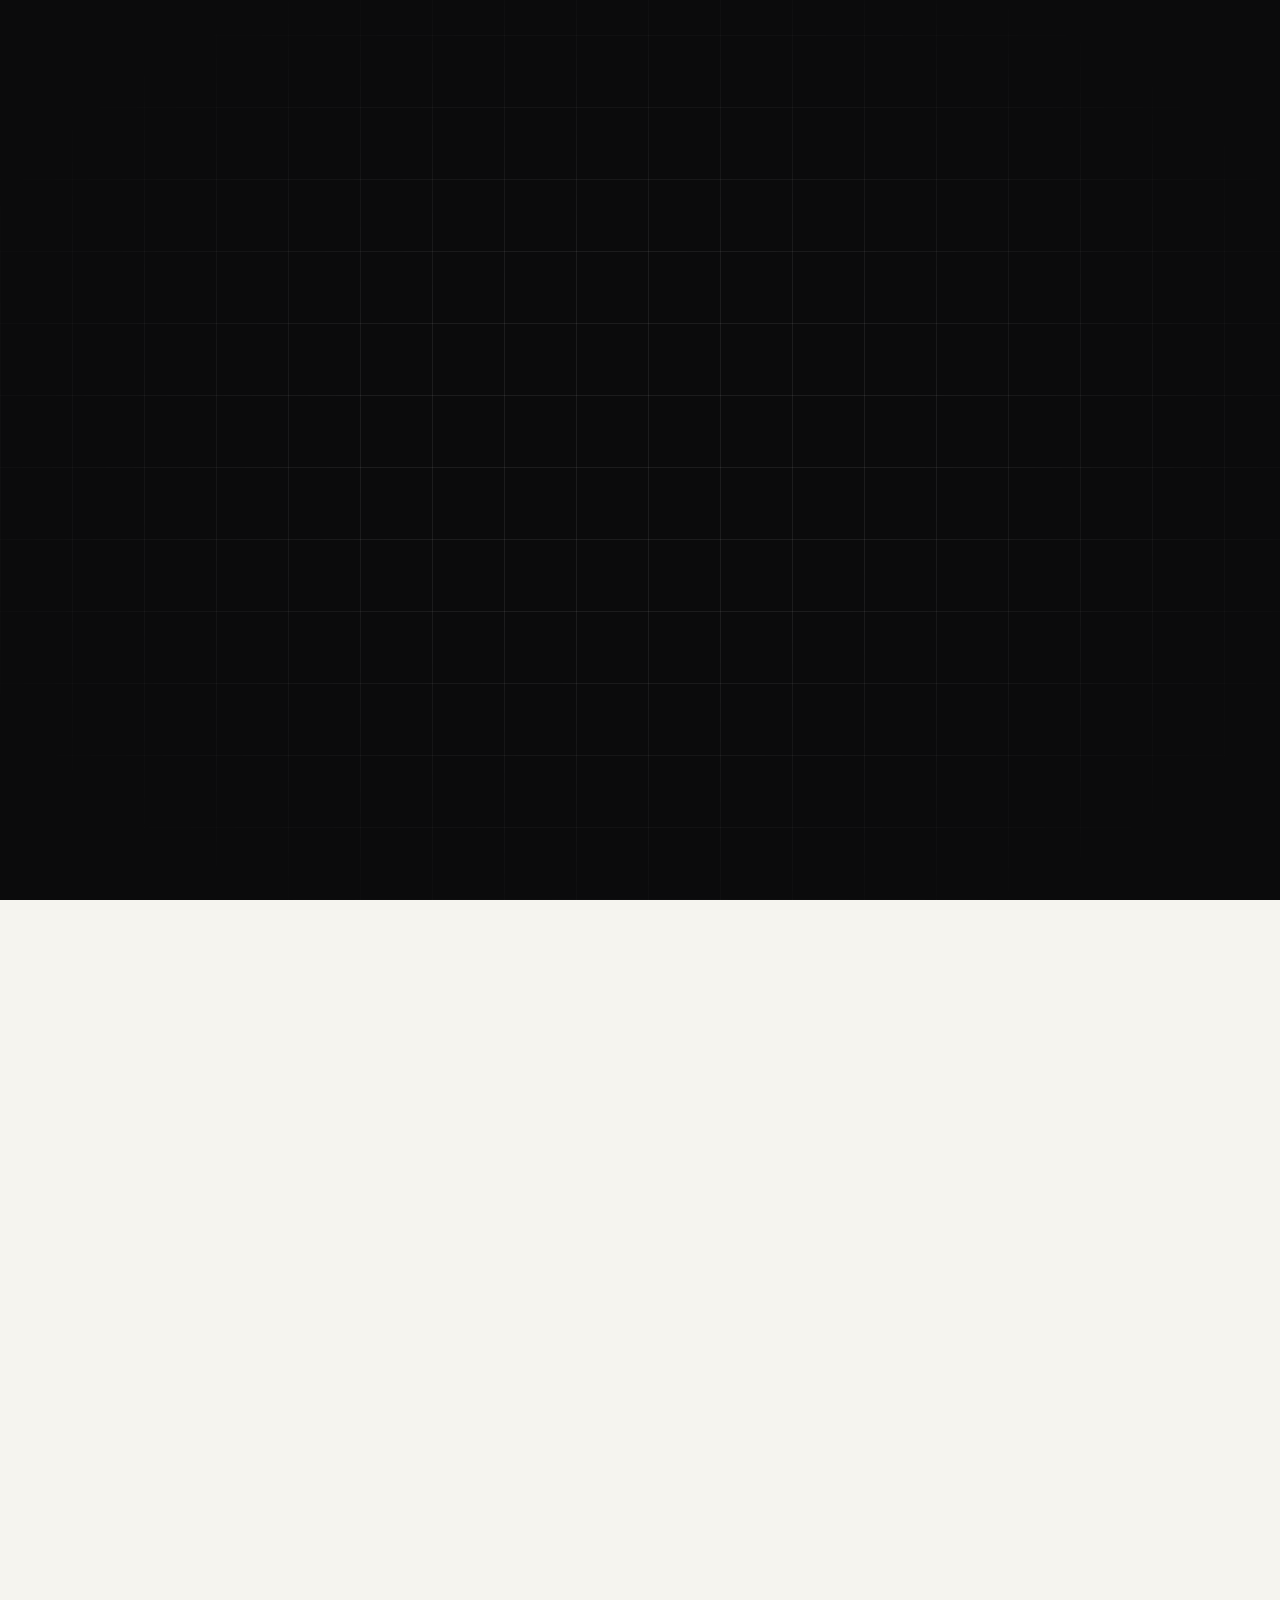
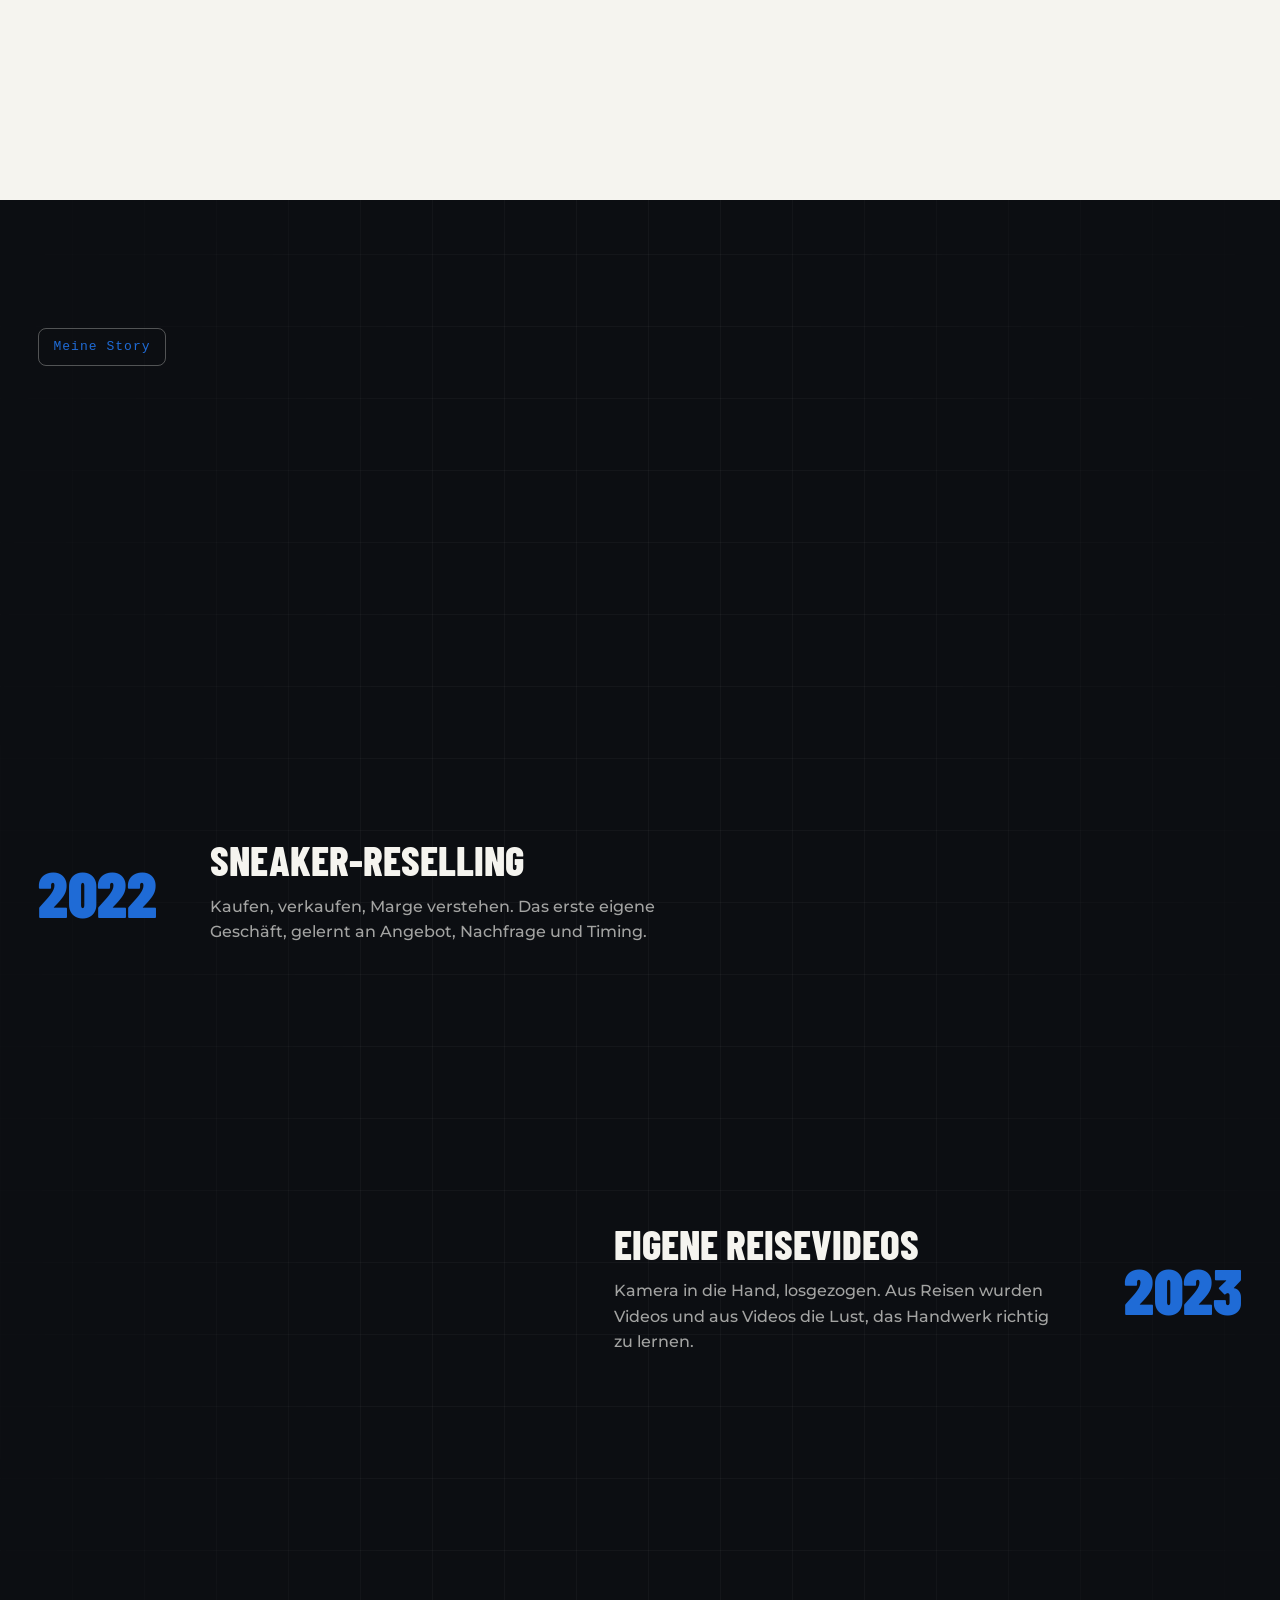
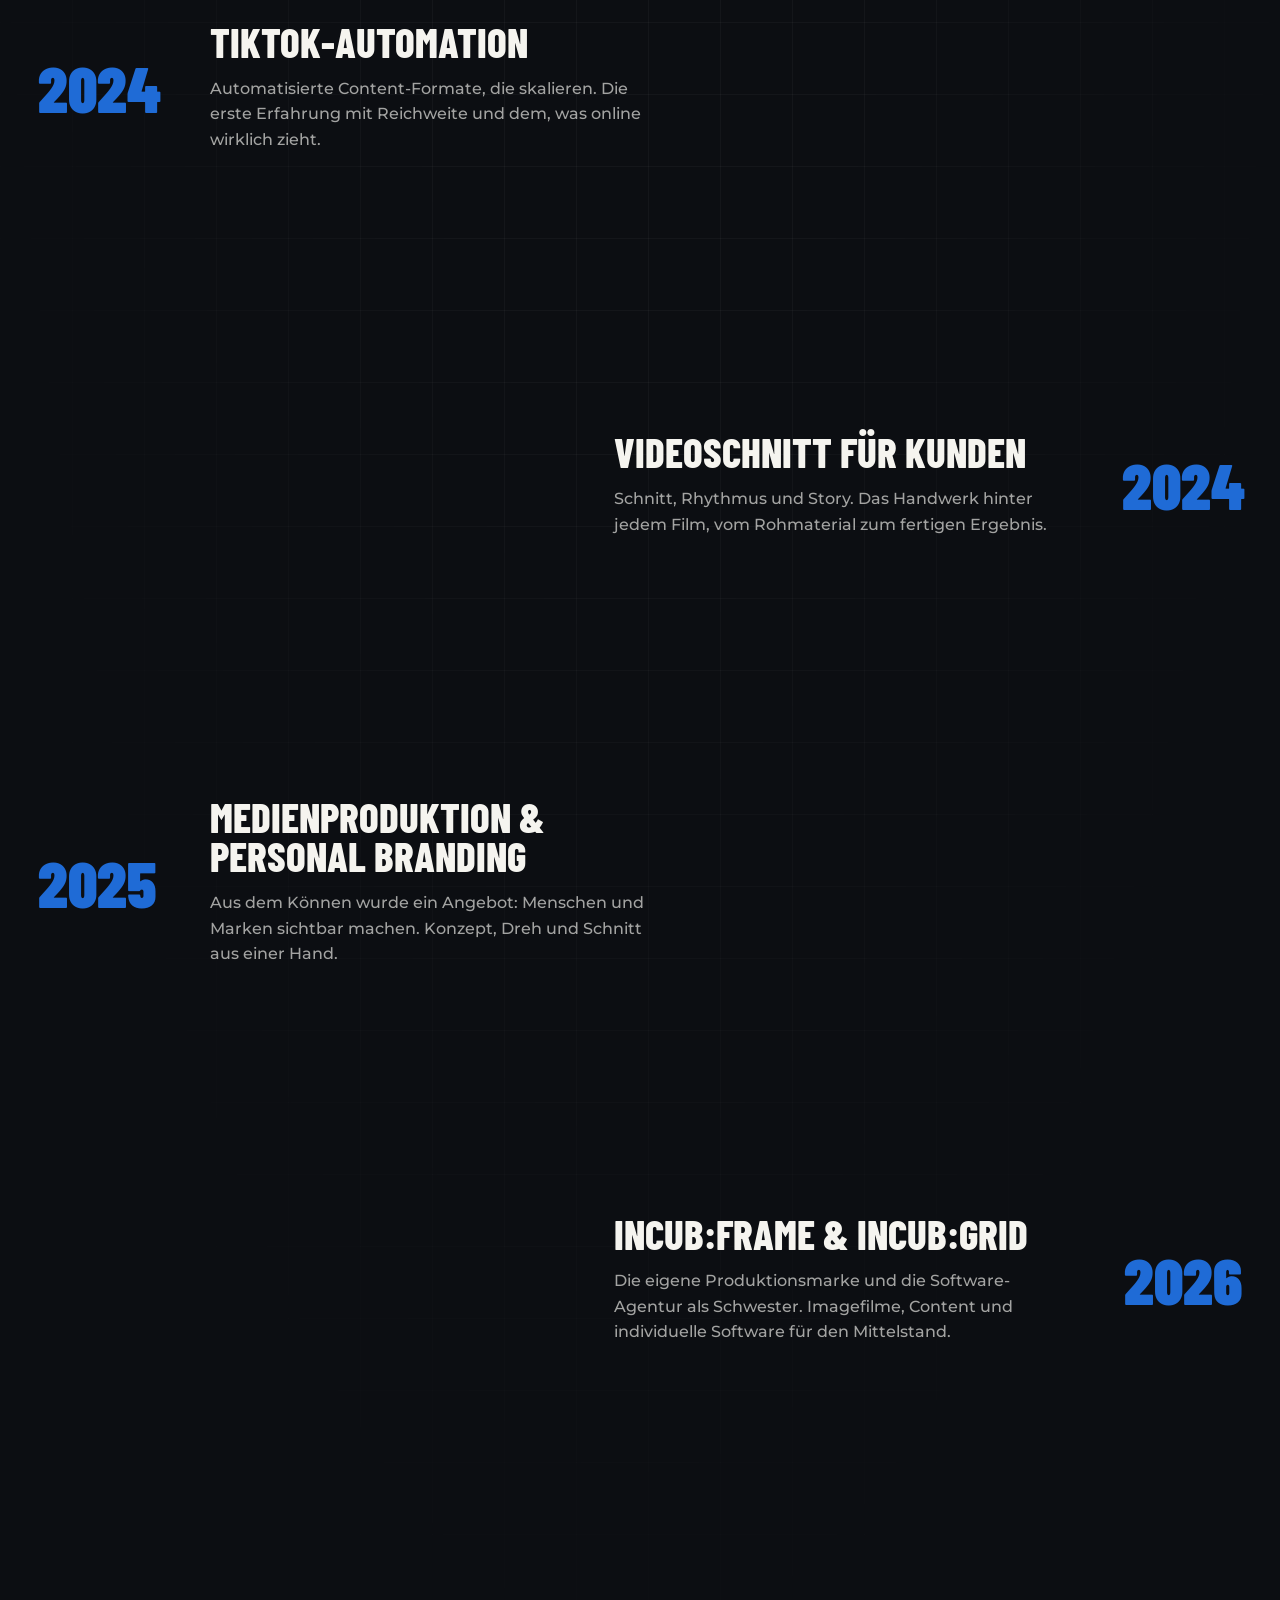
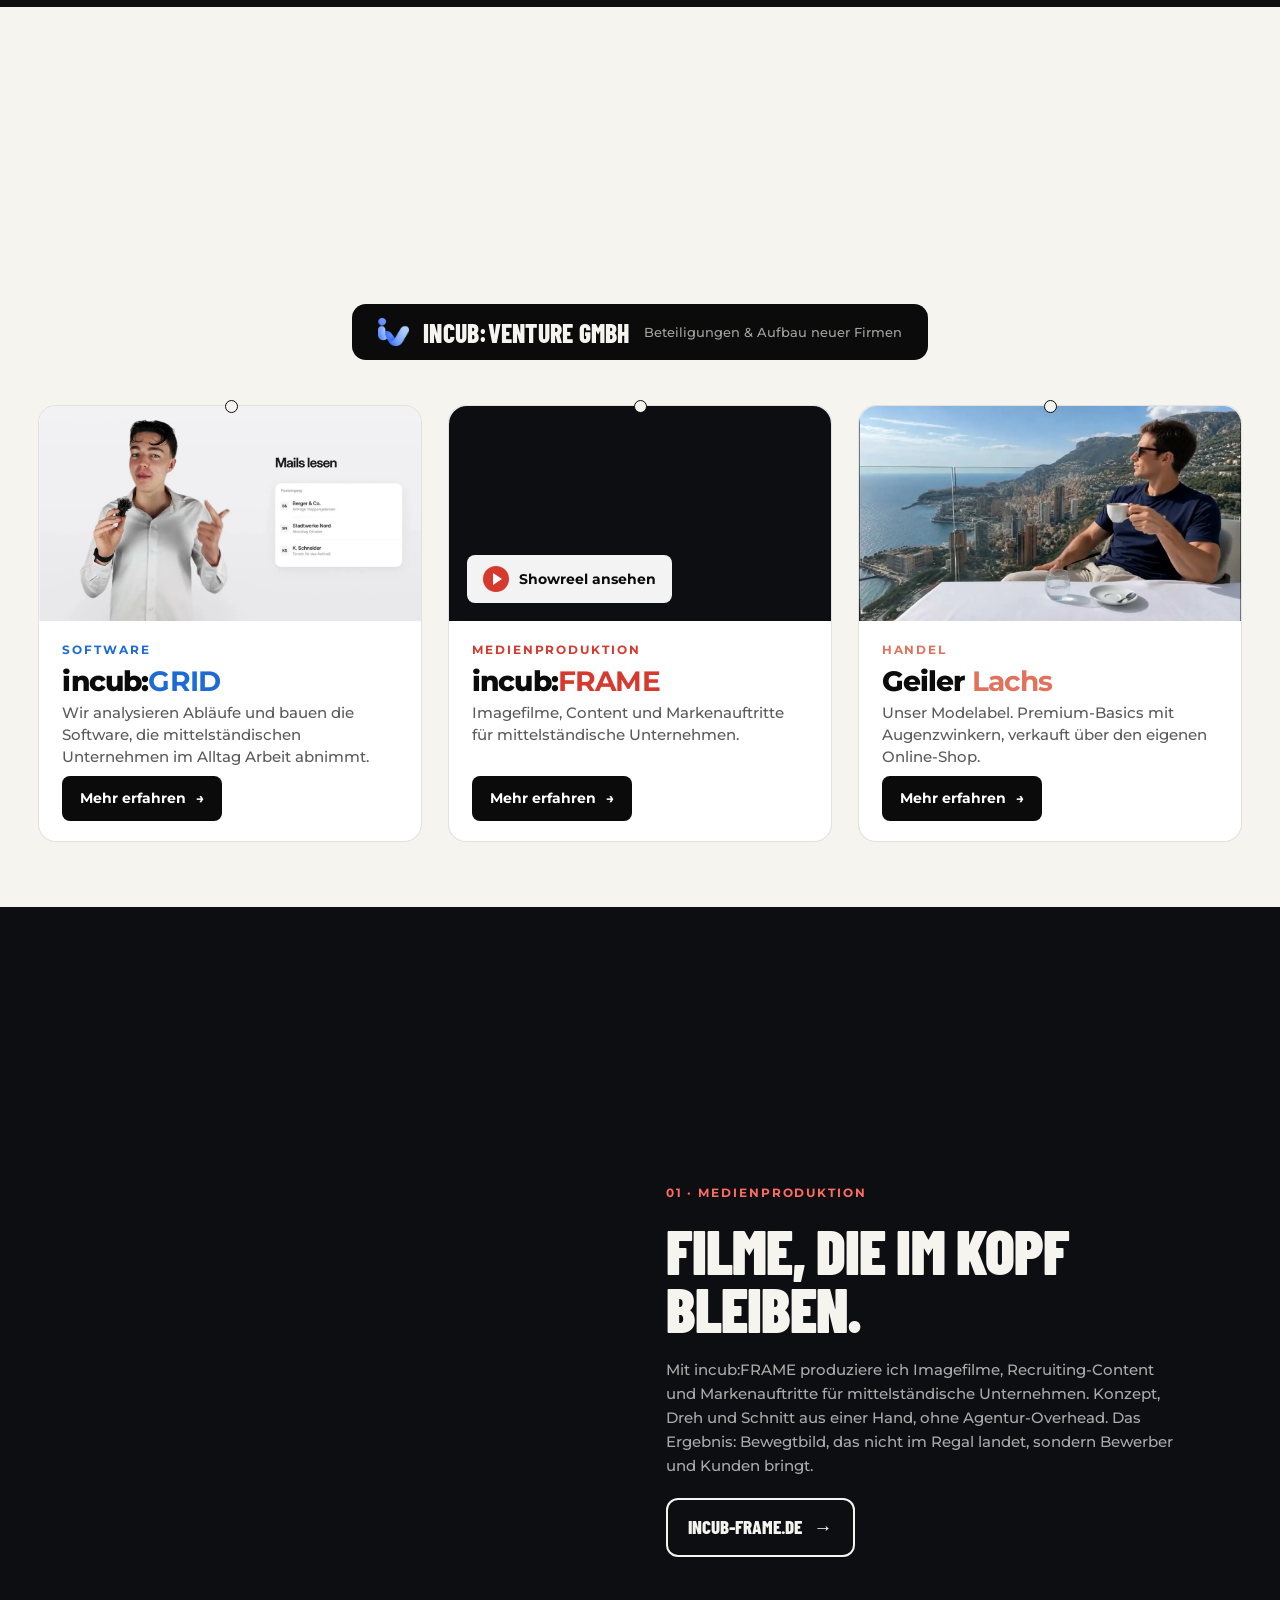
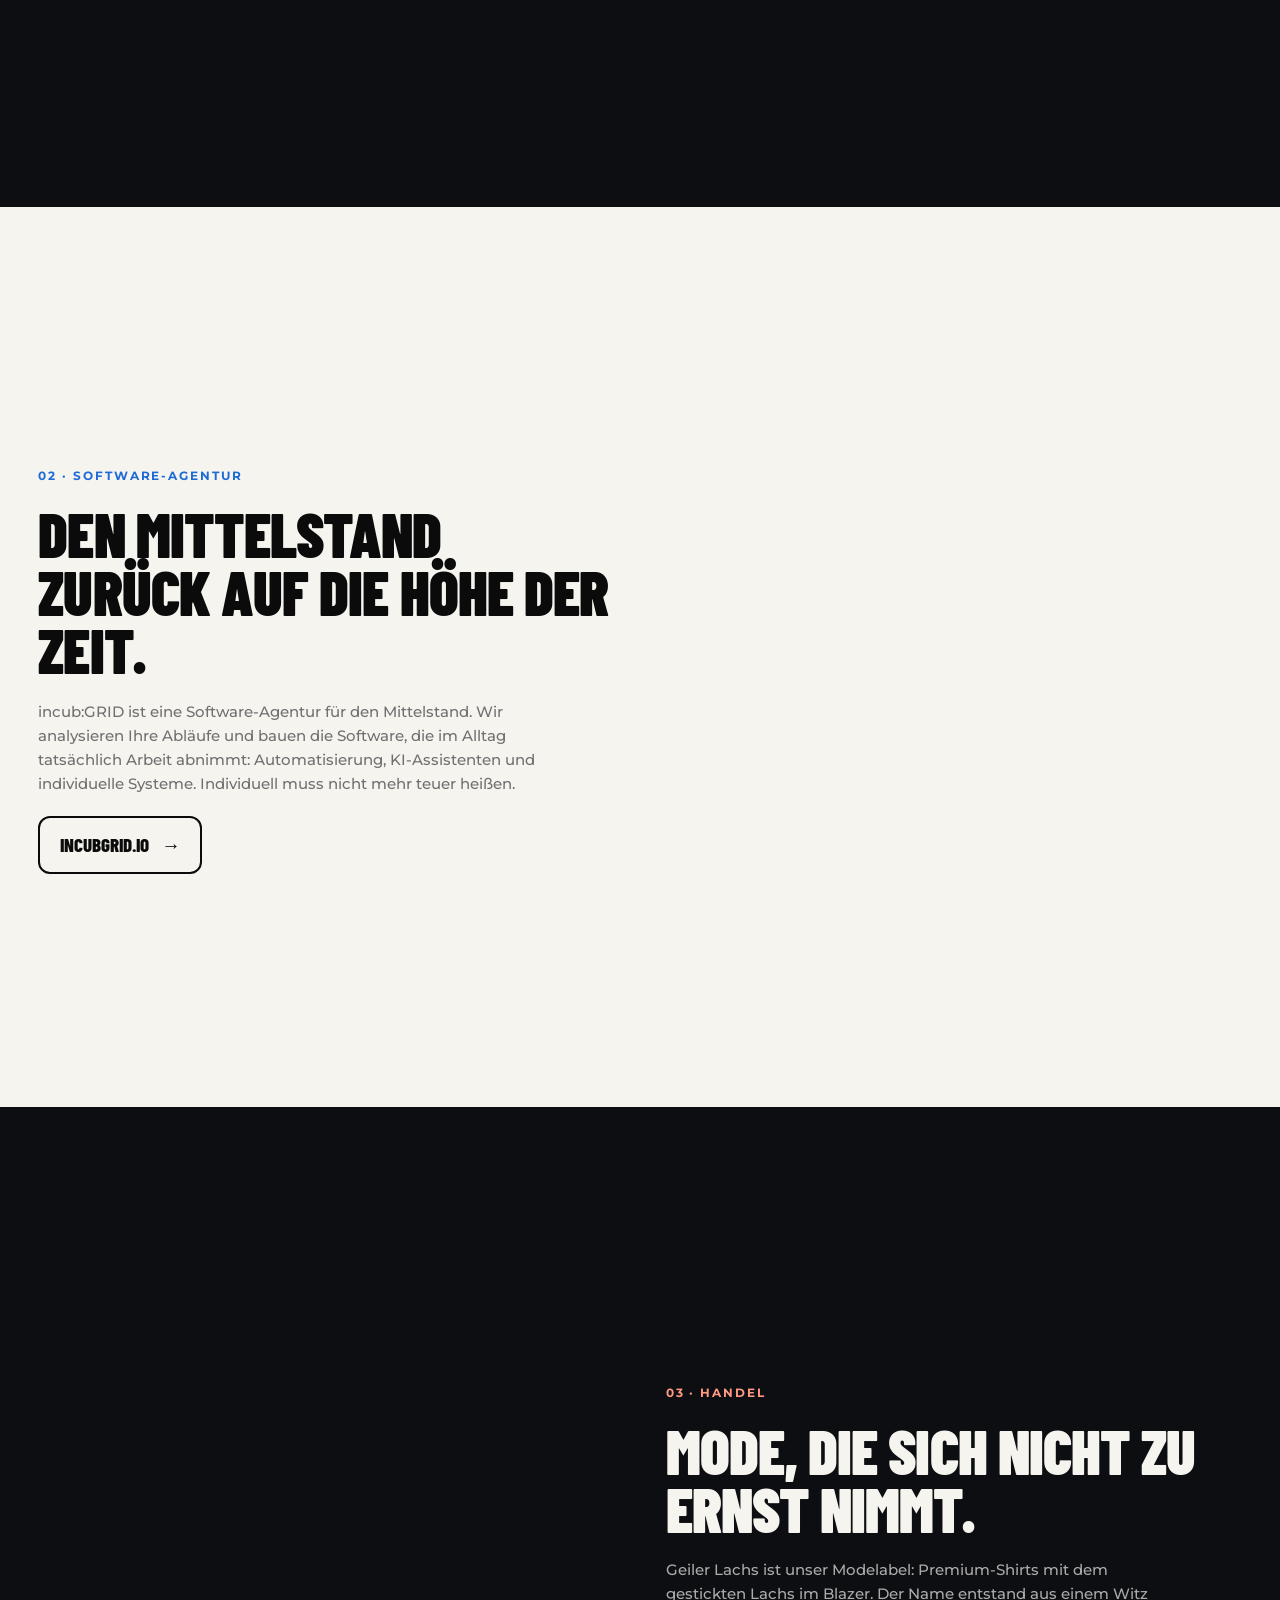
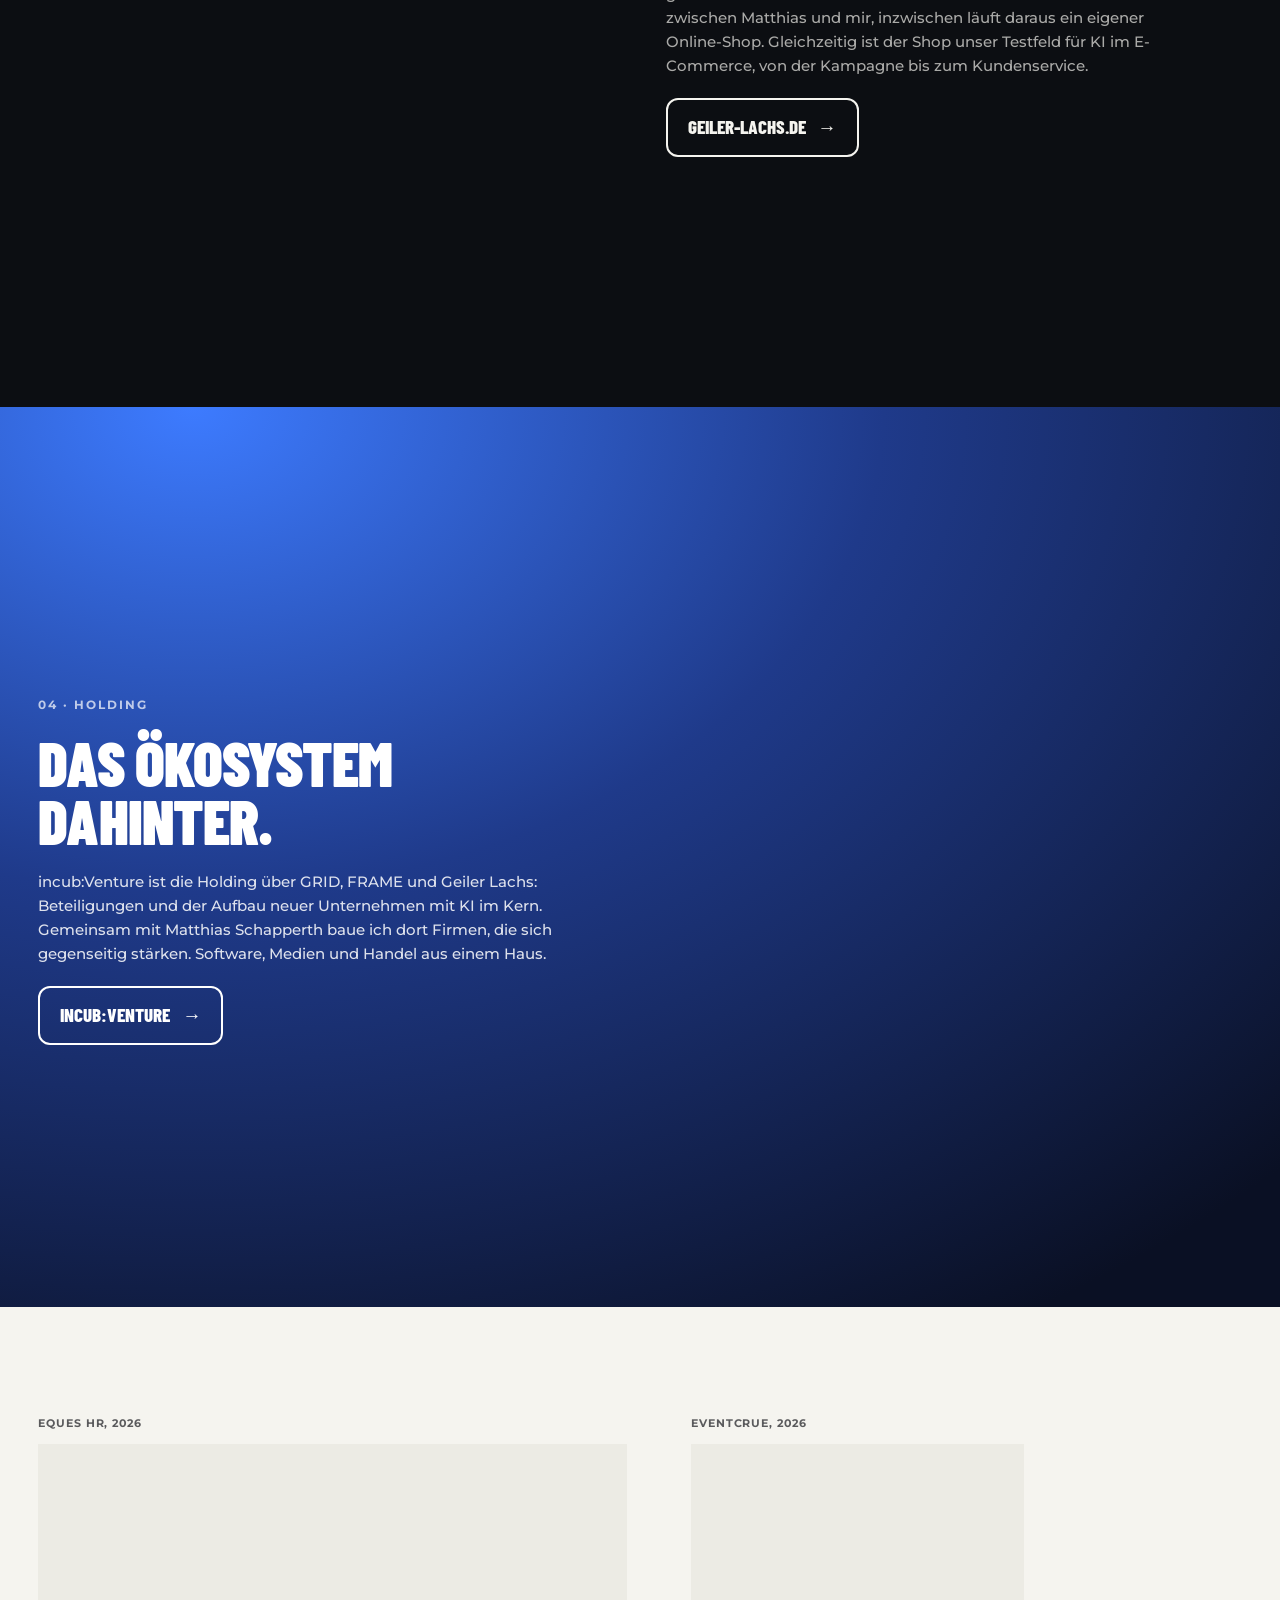
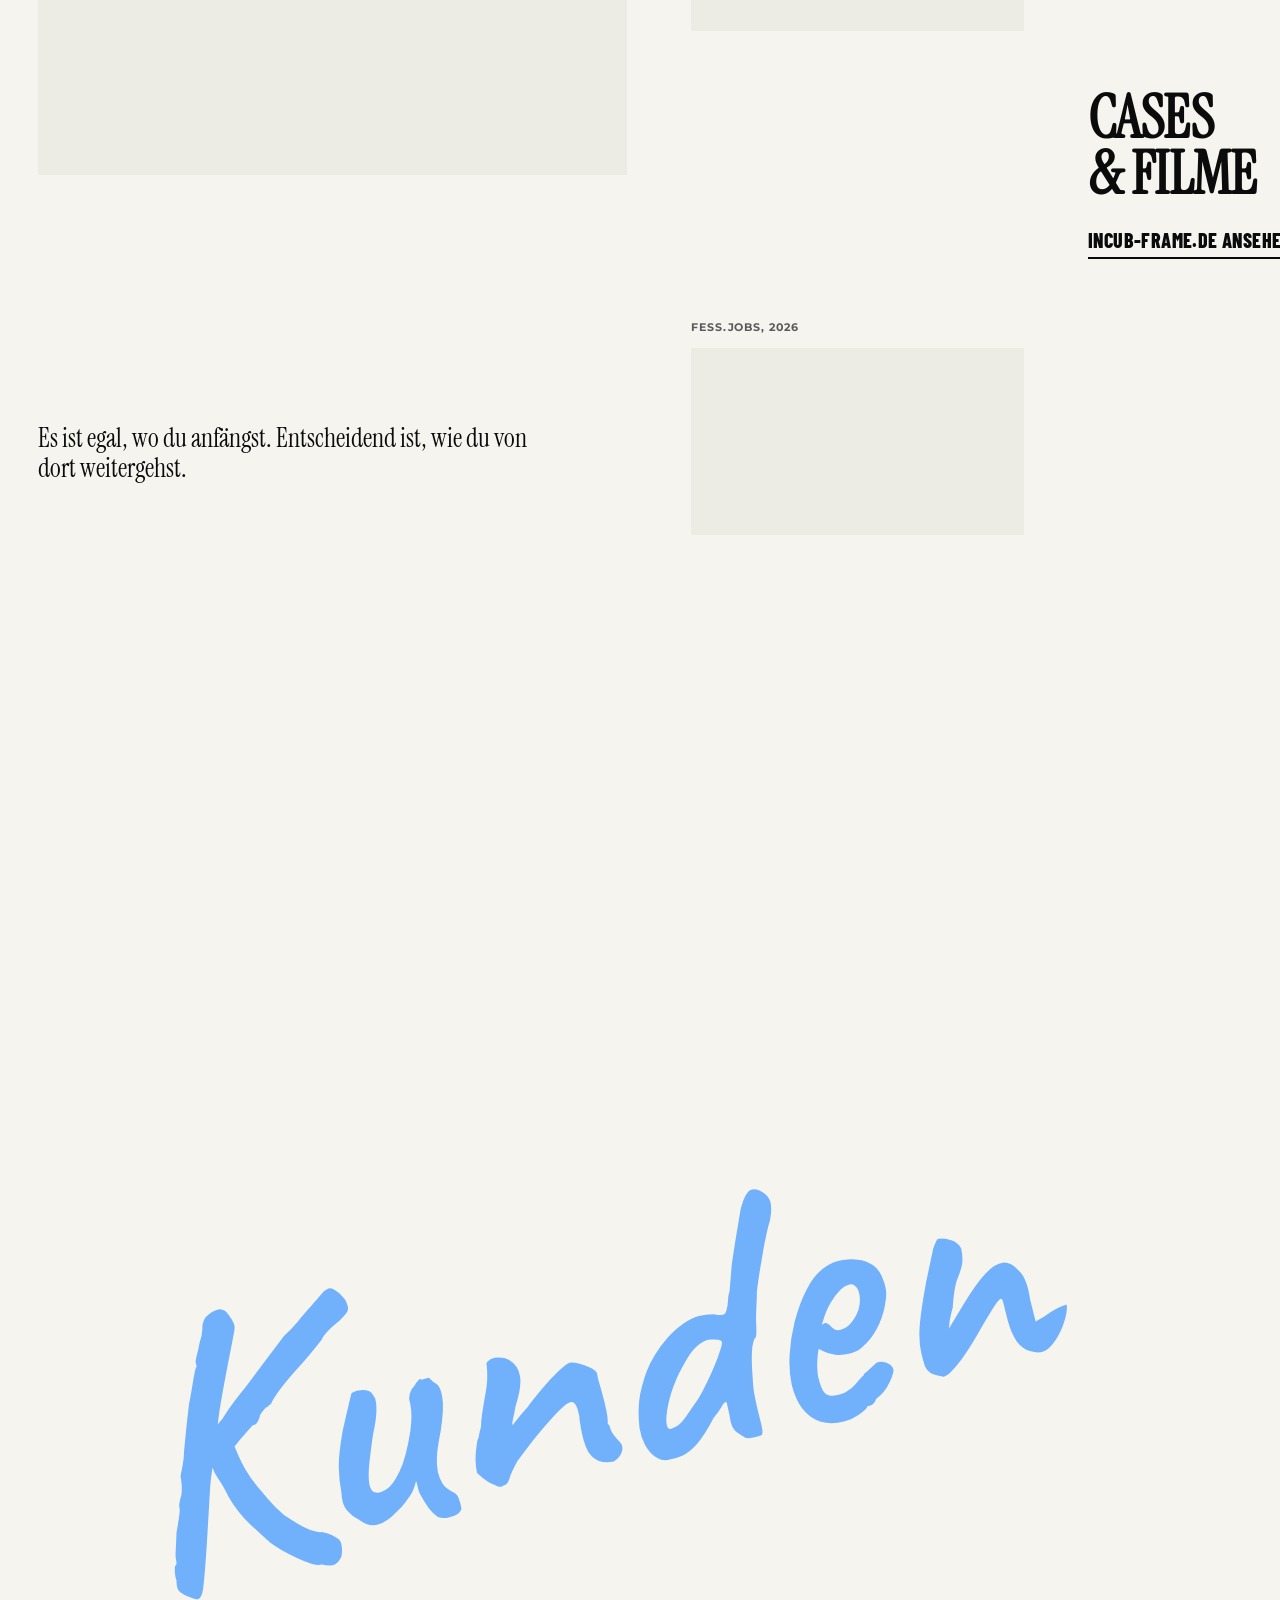
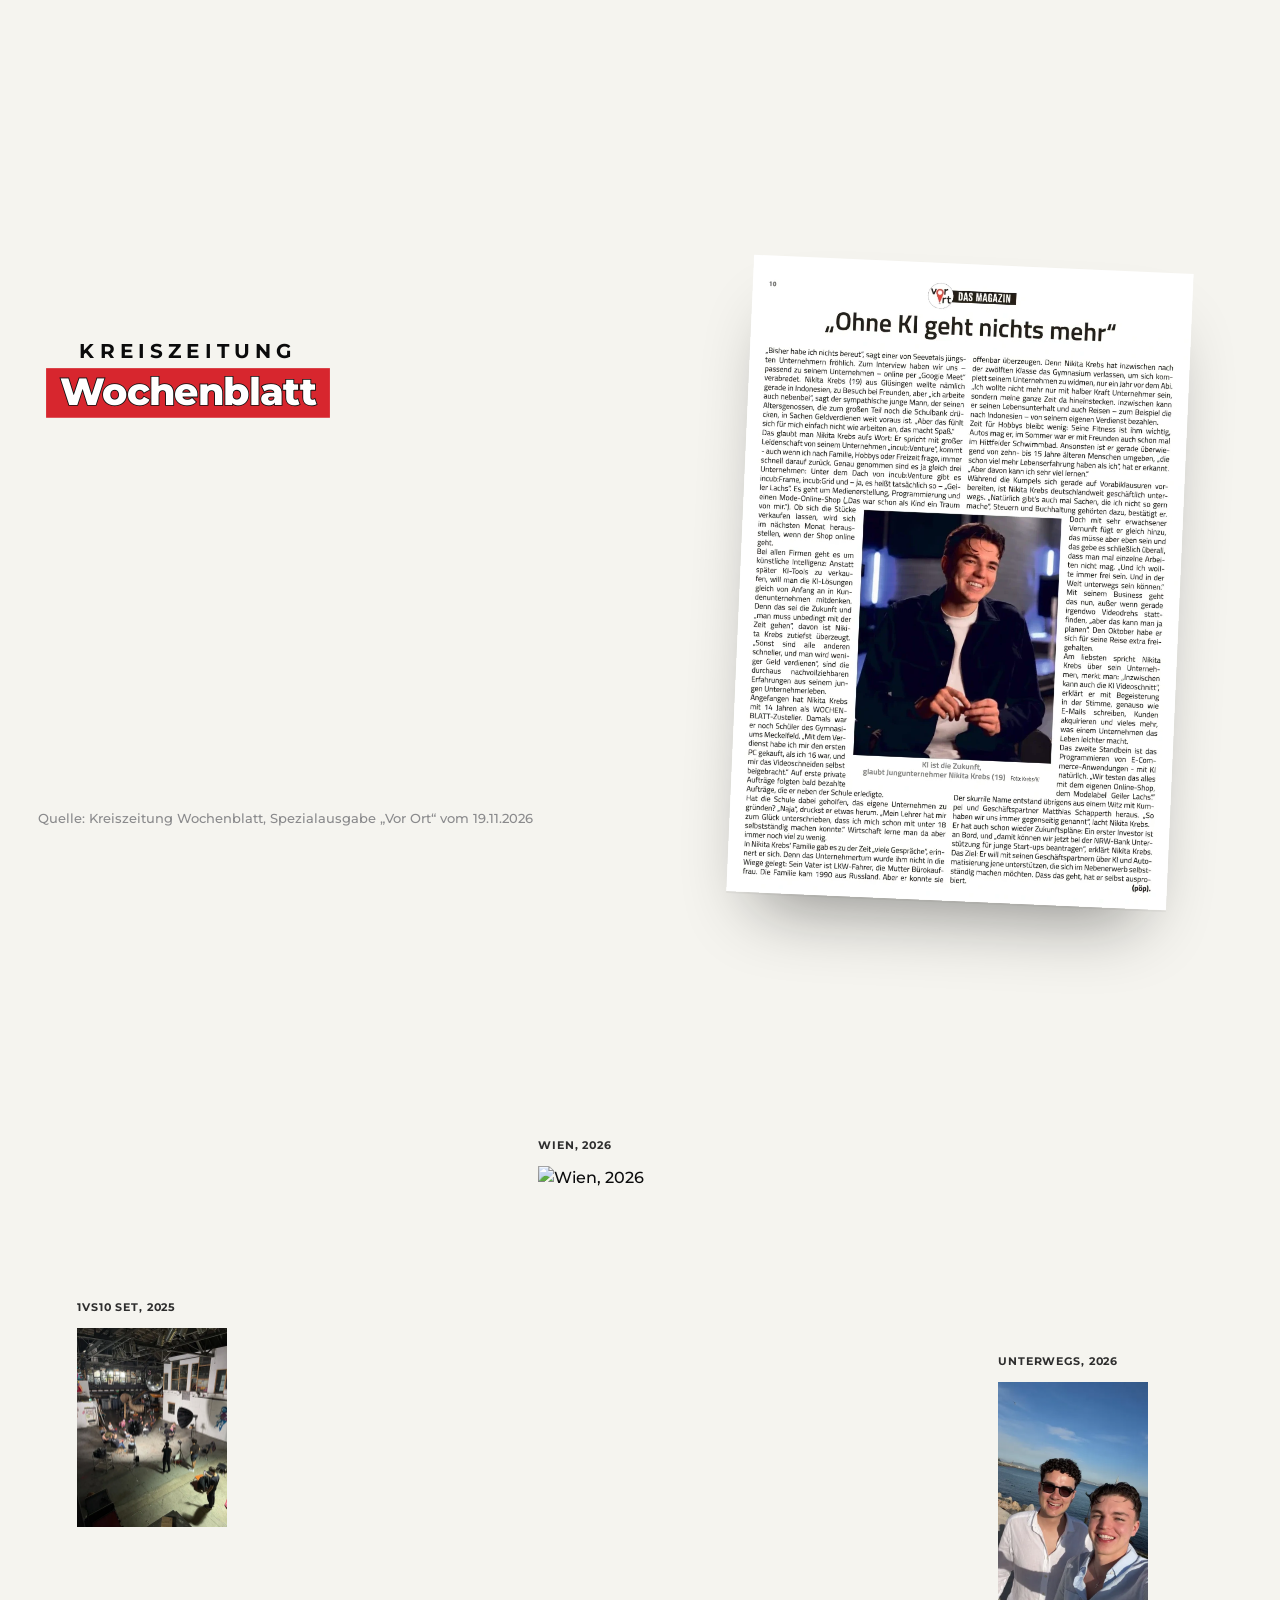
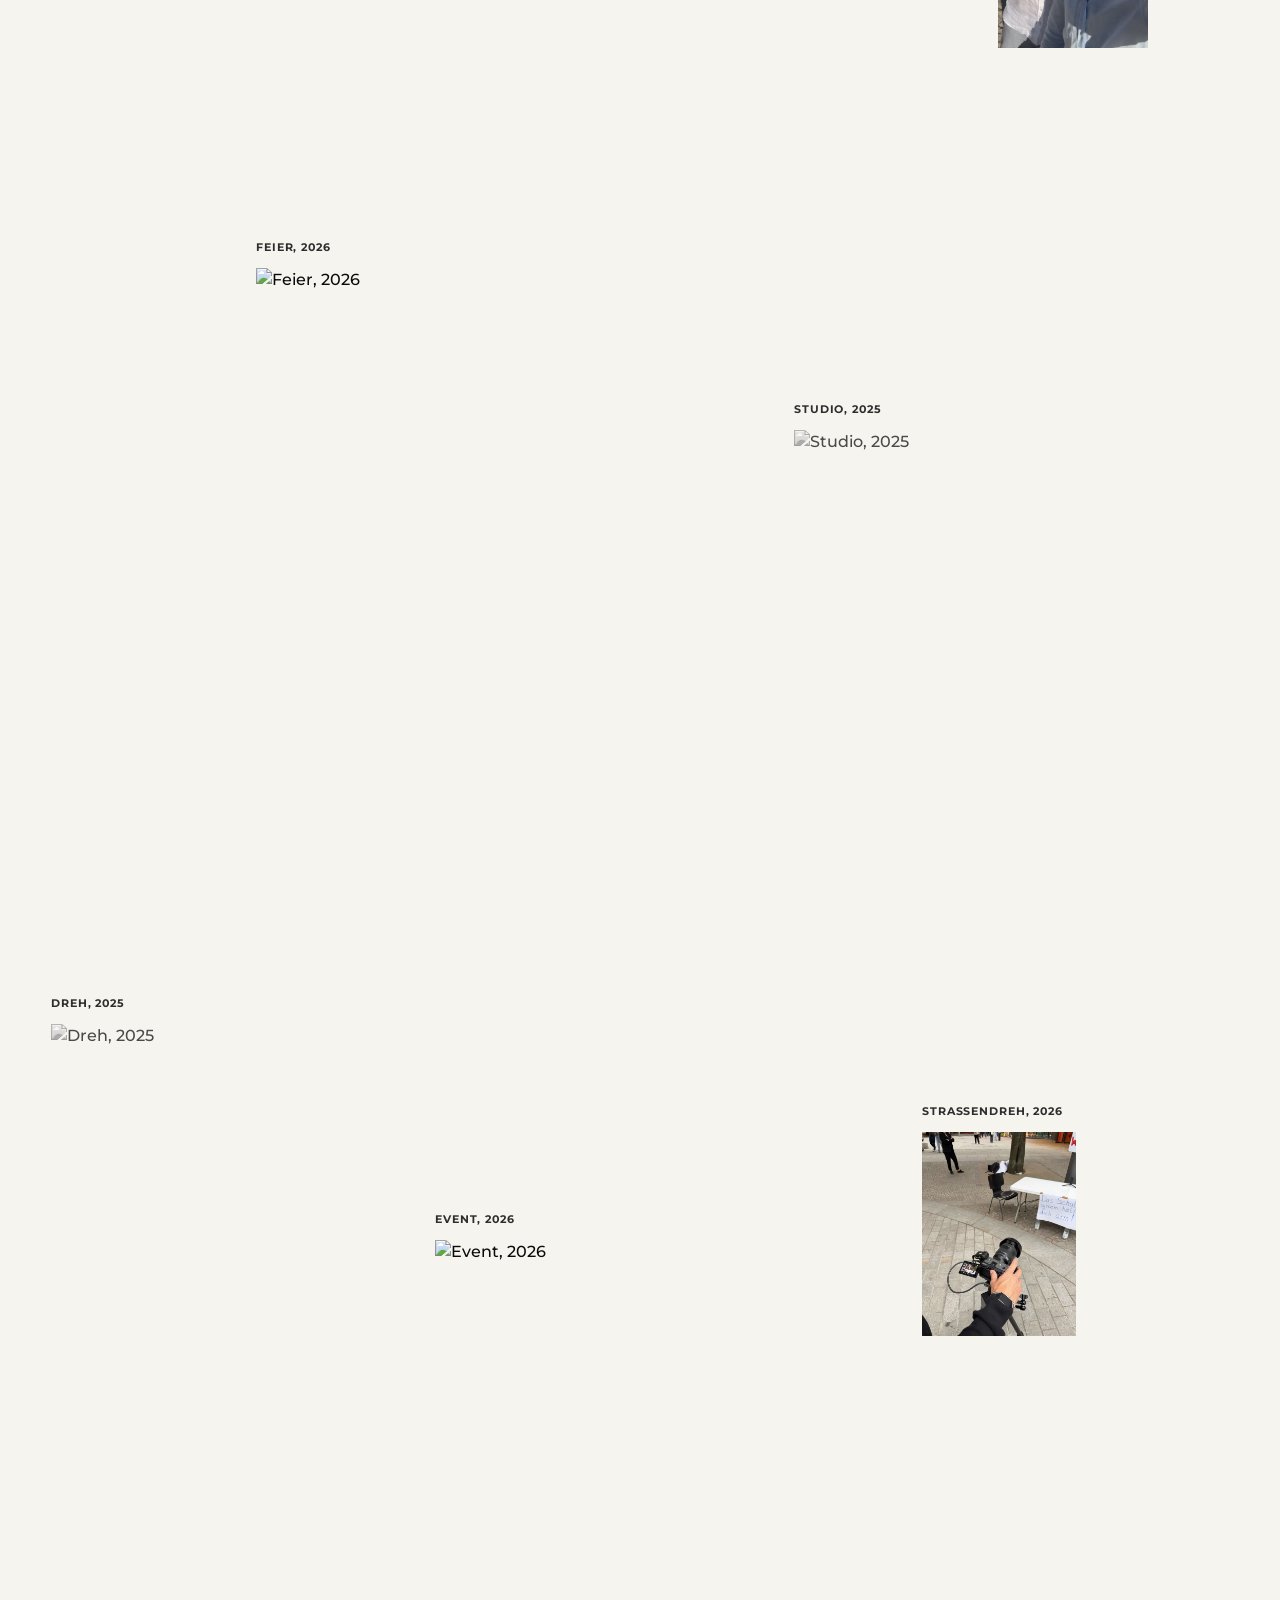
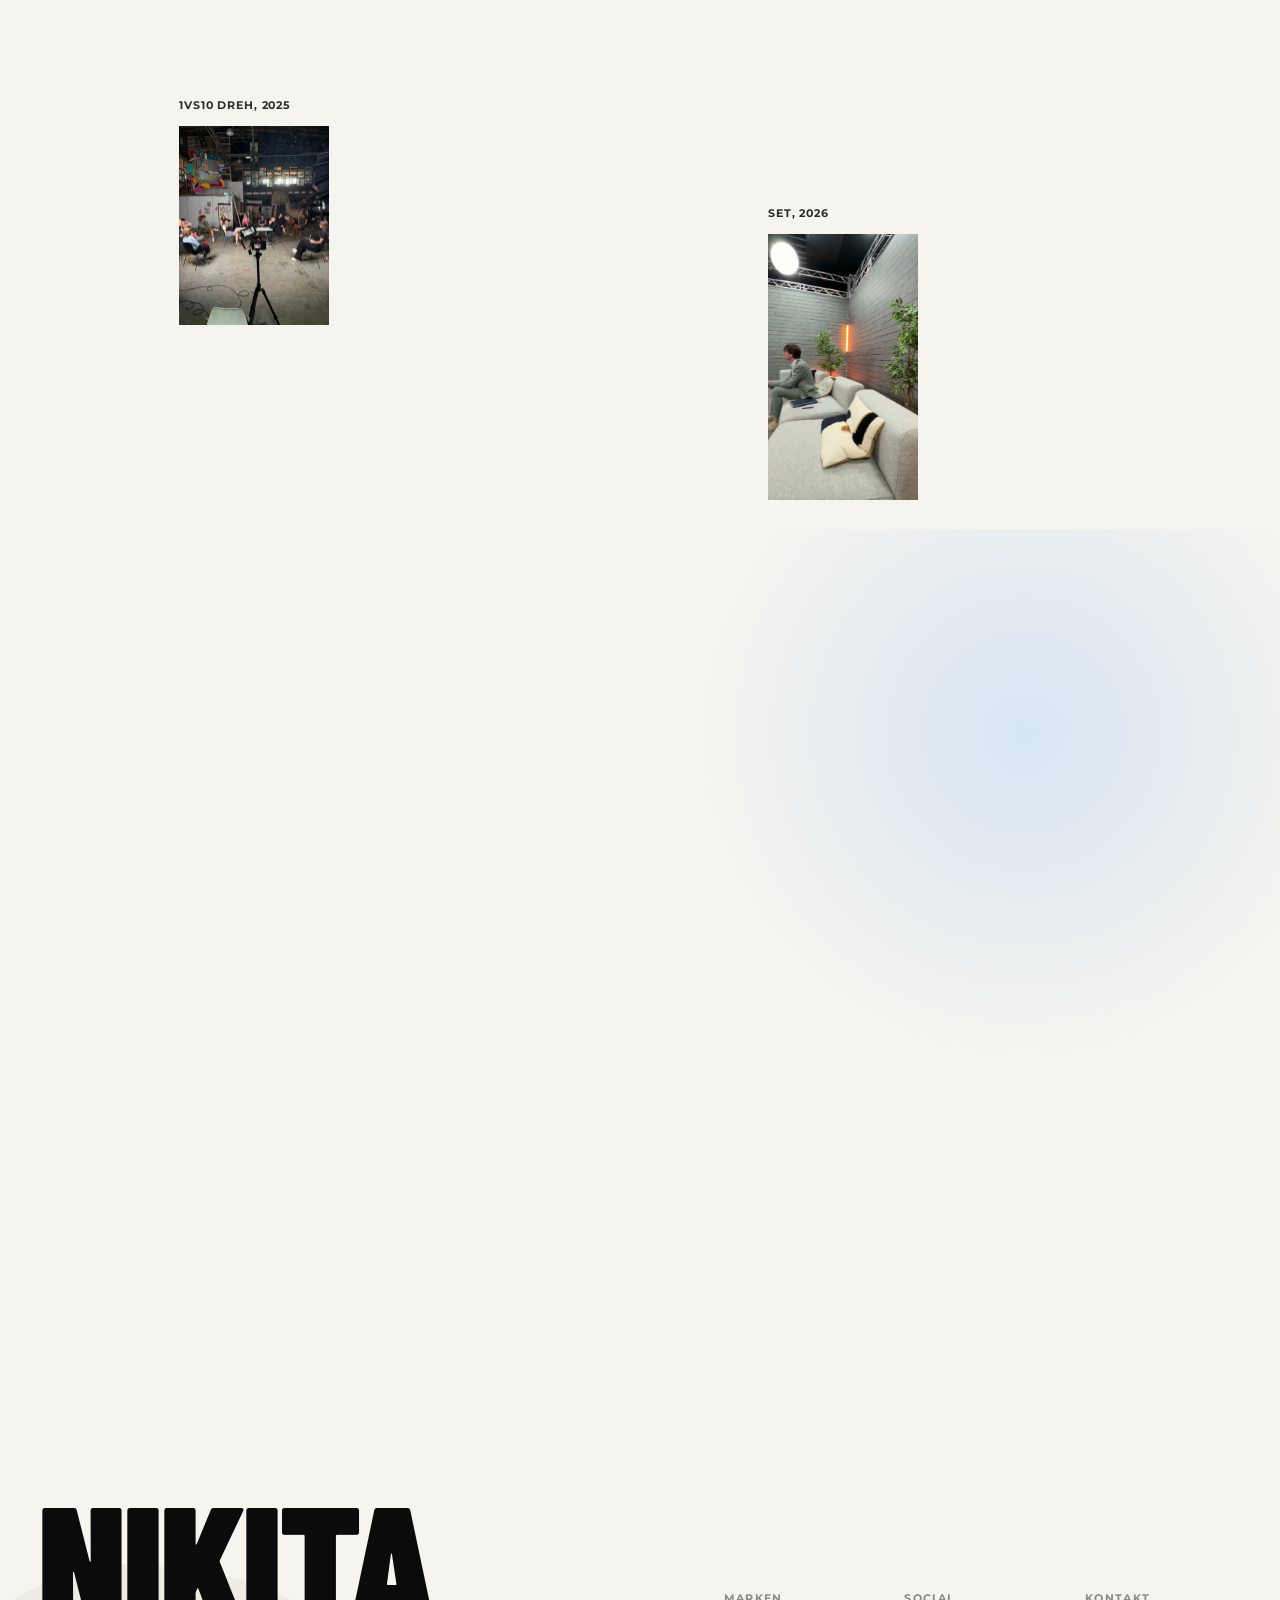
==== index.html @ 7ef9ea64 "Holding mit Logo, Linien exakt auf Karten, Personal-Branding-Video leichter, E-Paper-Link Co-Authore" ====
<!DOCTYPE html>
<html lang="de">
<head>
<meta charset="utf-8">
<meta name="viewport" content="width=device-width, initial-scale=1, viewport-fit=cover">
<meta name="theme-color" content="#F5F4EF">
<meta name="color-scheme" content="light">
<title>Nikita Krebs — Gründer, Medienproduktion &amp; Software</title>
<meta name="description" content="Nikita Krebs — Unternehmer und Gründer aus Hamburg. Gründer von incub:FRAME, Mitgründer von incub:GRID. Imagefilm, Personal Branding und Software.">
<meta property="og:type" content="website">
<meta property="og:title" content="Nikita Krebs — Gründer, Medienproduktion &amp; Software">
<meta property="og:description" content="Unternehmer und Gründer aus Hamburg. Gründer von incub:FRAME, Mitgründer von incub:GRID.">
<meta property="og:url" content="https://nikitakrebs.de/">
<meta property="og:image" content="https://nikitakrebs.de/assets/img/og.jpg">
<meta name="twitter:card" content="summary_large_image">
<link rel="canonical" href="https://nikitakrebs.de/">
<link rel="icon" href="assets/img/favicon.png">
<link rel="apple-touch-icon" href="assets/img/apple-touch-icon.png">
<link rel="preload" as="image" href="assets/img/nikita-portrait-4.png">
<link rel="preconnect" href="https://fonts.googleapis.com">
<link rel="preconnect" href="https://fonts.gstatic.com" crossorigin>
<link href="https://fonts.googleapis.com/css2?family=Barlow+Condensed:wght@600;700;800;900&family=Montserrat:wght@400;500;600;700&family=Caveat:wght@600&family=Instrument+Serif:ital@0;1&display=swap" rel="stylesheet">
<link rel="stylesheet" href="style.css">
</head>
<body>
<div class="preloader" data-preloader>
  <div class="preloader__mark"><img src="assets/img/nk-mark.png" alt=""></div>
</div>

<!-- ============ NAV ============ -->
<header class="nav" data-nav>
  <a class="nav__logo" href="#top" aria-label="Nikita Krebs">
    <img src="assets/img/nk-mark.png" alt="NK" width="1483" height="938">
  </a>
  <div class="nav__right">
    <a class="btn btn--accent nav__cta" href="mailto:n.krebs@incub.live">
      <svg width="18" height="18" viewBox="0 0 24 24" fill="none" stroke="currentColor" stroke-width="2.2" stroke-linecap="round" stroke-linejoin="round"><path d="M4 4h16v16H4z"/><path d="m4 8 8 6 8-6"/></svg>
      <span>Kontakt</span>
    </a>
    <button class="nav__burger" data-menu-toggle aria-label="Menü öffnen" aria-expanded="false">
      <span></span><span></span>
    </button>
  </div>
</header>

<!-- ============ MENU ============ -->
<div class="menu" data-menu aria-hidden="true">
  <div class="menu__inner">
    <nav class="menu__links">
      <a href="#weg" data-menu-link data-img="assets/img/poster-weg-reisevideos.jpg"><small>01</small>Der Weg</a>
      <a href="#ventures" data-menu-link data-img="assets/img/poster-weg-frame.jpg"><small>02</small>Firmen</a>
      <a href="#arbeiten" data-menu-link data-img="assets/img/poster-work-eques-hr.jpg"><small>03</small>Cases</a>
      <a href="#galerie" data-menu-link data-img="assets/gallery/g13.jpg"><small>04</small>Galerie</a>
      <a href="#kontakt" data-menu-link data-img="assets/gallery/g13.jpg"><small>05</small>Kontakt</a>
    </nav>
    <div class="menu__foot">
      <a href="https://www.instagram.com/nikita.krbs/" target="_blank" rel="noopener">Instagram</a>
      <a href="https://www.linkedin.com/in/nikita-krebs-a7625b337/" target="_blank" rel="noopener">LinkedIn</a>
      <a href="mailto:n.krebs@incub.live">n.krebs@incub.live</a>
    </div>
  </div>
</div>

<main id="top">

<!-- ============ HERO ============ -->
<section class="hero" data-hero data-hero-mode="photo">
    <div class="hero__topo" aria-hidden="true">
    <svg viewBox="0 0 1920 1000" preserveAspectRatio="xMidYMid slice">
      <g fill="none" stroke="#0B0B0C" stroke-opacity=".14" stroke-width="1.3" stroke-linecap="round" data-topo-lines></g>
      <g fill="#0B0B0C" fill-opacity=".045">
        <path d="M230 150c110-60 260-20 310 90s0 240-120 260-230-40-260-150 10-160 70-200z"/>
        <path d="M1560 560c90-40 210 0 240 100s-30 200-130 210-200-40-220-140 40-140 110-170z"/>
      </g>
    </svg>
  </div>

  <div class="hero__grid" aria-hidden="true" data-hero-grid></div>
  <div class="hero__marq hero__marq--1" aria-hidden="true" data-hero-marq="1"><span>MEDIEN · MARKEN · SOFTWARE · MEDIEN · MARKEN · SOFTWARE ·&nbsp;</span><span>MEDIEN · MARKEN · SOFTWARE · MEDIEN · MARKEN · SOFTWARE ·&nbsp;</span></div>
  <div class="hero__marq hero__marq--2" aria-hidden="true" data-hero-marq="-1"><span>GRÜNDER · HAMBURG · INCUB:FRAME · INCUB:GRID ·&nbsp;</span><span>GRÜNDER · HAMBURG · INCUB:FRAME · INCUB:GRID ·&nbsp;</span></div>
  <div class="hero__frame" aria-hidden="false" data-hero-frame>
    <video class="hero__frame-video" muted loop playsinline autoplay preload="metadata" data-hero-frame-video><source src="assets/video/collage-bg.mp4" type="video/mp4"></video>
  <div class="hero__figure" data-hero-figure>
    <img class="hero__head" src="assets/img/nikita-portrait-4.webp" srcset="assets/img/nikita-portrait-4-1000.webp 1000w, assets/img/nikita-portrait-4.webp 1856w" sizes="(max-width:760px) 100vw, 900px" alt="Nikita Krebs" width="1856" height="2304" fetchpriority="high" data-head>
    <div class="hero__fade"></div>
  </div>
  </div>
  <div class="hero__title" aria-hidden="true">
    <span class="hero__title-word" data-split>NIKITA</span>
    <span class="hero__title-word hero__title-word--2" data-split>KREBS</span>
  </div>


  <h1 class="sr-only">Nikita Krebs — Gründer von incub:FRAME, Mitgründer von incub:GRID</h1>


  <div class="hero__scroll" data-hero-scroll>
    <span>Scroll</span>
    <i></i>
  </div>
</section>

<!-- ============ INTRO / SIGNATURE ============ -->
<section class="intro" data-nav-theme="light">
  <div class="intro__inner">
    <p class="intro__eyebrow" data-reveal>Unternehmer &amp; Gründer · Hamburg</p>
    <h2 class="intro__h" data-reveal>Medien, Marken<br>und Software.</h2>
    <p class="intro__p" data-reveal>Gründer von incub:FRAME, Mitgründer von incub:GRID. Unternehmer aus Hamburg.</p>
    <div class="intro__sig" data-reveal>
      <img src="assets/img/signature.png" alt="Unterschrift Nikita Krebs" data-signature>
    </div>
  </div>
</section>







<!-- ============ DER WEG (Lando.exe → Nikita.exe) ============ -->
<section class="exe" id="weg" data-nav-theme="dark" data-exe>
  <div class="exe__head">
    <span class="exe__tag">Meine Story</span>
    <h2 class="sec-h sec-h--light" data-reveal>Vom ersten Paar Sneaker<br>zum eigenen Unternehmen.</h2>
  </div>
  <div class="exe__wrap">
  <div class="exe__journey" aria-hidden="true">
    <svg viewBox="0 0 100 100" preserveAspectRatio="none" data-journey-svg><path data-journey-path d="" fill="none" stroke="#6AAEFD" stroke-width="2.4" stroke-linecap="round" vector-effect="non-scaling-stroke"/></svg>
    <span class="exe__dot" data-journey-dot></span>
  </div>
  <ol class="exe__list">
    <li class="exe__row" data-exe-row>
      <div class="exe__year">2022</div>
      <div class="exe__text"><h3>Sneaker-Reselling</h3><p>Kaufen, verkaufen, Marge verstehen. Das erste eigene Geschäft, gelernt an Angebot, Nachfrage und Timing.</p></div>
      <div class="exe__media exe__media--p"><video muted loop playsinline preload="none" poster="assets/img/poster-sneakerreselling.webp" data-exe-video data-autoplay><source src="assets/video/sneakerreselling.mp4" type="video/mp4"></video></div>
    </li>
    <li class="exe__row" data-exe-row>
      <div class="exe__year">2023</div>
      <div class="exe__text"><h3>Eigene Reisevideos</h3><p>Kamera in die Hand, losgezogen. Aus Reisen wurden Videos und aus Videos die Lust, das Handwerk richtig zu lernen.</p></div>
      <div class="exe__media"><video muted loop playsinline preload="none" poster="assets/img/poster-weg-reisevideos.webp" data-exe-video data-autoplay><source src="assets/video/weg-reisevideos.mp4" type="video/mp4"></video></div>
    </li>
    <li class="exe__row" data-exe-row>
      <div class="exe__year">2024</div>
      <div class="exe__text"><h3>TikTok-Automation</h3><p>Automatisierte Content-Formate, die skalieren. Die erste Erfahrung mit Reichweite und dem, was online wirklich zieht.</p></div>
      <div class="exe__media"><video muted loop playsinline preload="none" poster="assets/img/poster-tiktok-automation.webp" data-exe-video data-autoplay><source src="assets/video/tiktok-automation.mp4" type="video/mp4"></video></div>
    </li>
    <li class="exe__row" data-exe-row>
      <div class="exe__year">2024</div>
      <div class="exe__text"><h3>Videoschnitt für Kunden</h3><p>Schnitt, Rhythmus und Story. Das Handwerk hinter jedem Film, vom Rohmaterial zum fertigen Ergebnis.</p></div>
      <div class="exe__media"><video muted loop playsinline preload="none" poster="assets/img/poster-weg-videoschnitt.webp" data-exe-video data-autoplay><source src="assets/video/weg-videoschnitt.mp4" type="video/mp4"></video></div>
    </li>
    <li class="exe__row" data-exe-row>
      <div class="exe__year">2025</div>
      <div class="exe__text"><h3>Medienproduktion &amp; Personal Branding</h3><p>Aus dem Können wurde ein Angebot: Menschen und Marken sichtbar machen. Konzept, Dreh und Schnitt aus einer Hand.</p></div>
      <div class="exe__media"><video muted loop playsinline preload="none" data-autoplay poster="assets/img/poster-personal-branding.webp" data-exe-video><source src="assets/video/personal-branding-web.mp4" type="video/mp4"></video></div>
    </li>
    <li class="exe__row" data-exe-row>
      <div class="exe__year">2026</div>
      <div class="exe__text"><h3>incub:FRAME &amp; incub:GRID</h3><p>Die eigene Produktionsmarke und die Software-Agentur als Schwester. Imagefilme, Content und individuelle Software für den Mittelstand.</p></div>
      <div class="exe__media"><video muted loop playsinline preload="none" poster="assets/img/poster-weg-frame.webp" data-exe-video data-autoplay><source src="assets/video/weg-frame.mp4" type="video/mp4"></video></div>
    </li>
  </ol>
  </div>
</section>

<!-- ============ VENTURES ============ -->
<section class="ventures" id="ventures" data-nav-theme="light">
  <div class="ventures__head">
    <h2 class="sec-h" data-reveal>Ein Venture,<br>drei Firmen.</h2>
  </div>
  <div class="org" data-org>
    <a class="org__root" href="https://incub-venture-website.vercel.app" target="_blank" rel="noopener" data-org-root>
      <img class="org__mark" src="assets/img/incub-venture-mark.png" alt="" width="160" height="145">
      <span class="org__name">incub:Venture GmbH</span>
      <span class="org__meta">Beteiligungen &amp; Aufbau neuer Firmen</span>
    </a>
    <svg class="org__lines" aria-hidden="true" data-org-lines><path pathLength="1"/><path pathLength="1"/><path pathLength="1"/></svg>
    <div class="ventures__grid">
      <a class="venture" href="https://incubgrid.io" target="_blank" rel="noopener" data-venture>
        <div class="venture__media venture__media--light">
          <video muted loop playsinline preload="none" data-autoplay poster="assets/img/poster-grid-imagefilm.webp"><source src="assets/video/grid-imagefilm.mp4" type="video/mp4"></video>
        </div>
        <div class="venture__body">
          <span class="venture__cat venture__cat--blue">Software</span>
          <span class="venture__name">incub:<b class="is-blue">GRID</b></span>
          <p>Wir analysieren Abläufe und bauen die Software, die mittelständischen Unternehmen im Alltag Arbeit abnimmt.</p>
          <span class="venture__btn">Mehr erfahren <i>→</i></span>
        </div>
      </a>
      <a class="venture" href="https://incub-frame.de" target="_blank" rel="noopener" data-venture>
        <div class="venture__media">
          <video muted loop playsinline preload="none" data-autoplay poster="assets/img/poster-ablauf-drehtag.webp"><source src="assets/video/ablauf-drehtag.mp4" type="video/mp4"></video>
          <span class="venture__play"><i></i>Showreel ansehen</span>
        </div>
        <div class="venture__body">
          <span class="venture__cat venture__cat--red">Medienproduktion</span>
          <span class="venture__name">incub:<b class="is-red">FRAME</b></span>
          <p>Imagefilme, Content und Markenauftritte für mittelständische Unternehmen.</p>
          <span class="venture__btn">Mehr erfahren <i>→</i></span>
        </div>
      </a>
      <a class="venture" href="https://geiler-lachs.de" target="_blank" rel="noopener" data-venture>
        <div class="venture__media">
          <video muted loop playsinline preload="none" data-autoplay poster="assets/img/poster-gl-kampagne.webp"><source src="assets/video/gl-kampagne.mp4" type="video/mp4"></video>
        </div>
        <div class="venture__body">
          <span class="venture__cat venture__cat--lachs">Handel</span>
          <span class="venture__name">Geiler <b class="is-lachs">Lachs</b></span>
          <p>Unser Modelabel. Premium-Basics mit Augenzwinkern, verkauft über den eigenen Online-Shop.</p>
          <span class="venture__btn">Mehr erfahren <i>→</i></span>
        </div>
      </a>
    </div>
  </div>
</section>

<!-- ============ EXPLAIN: FRAME ============ -->
<section class="explain explain--dark" id="frame" data-nav-theme="dark" data-explain>
  <div class="explain__inner">
    <div class="explain__media" data-explain-media>
      <video muted loop playsinline preload="none" data-autoplay poster="assets/img/poster-work-eques-hr.webp" data-explain-video data-sound-video><source src="assets/video/imagefilm.mp4" type="video/mp4"></video>
      <button class="sound-btn" type="button" data-sound-toggle aria-pressed="false"><i></i><span>Mit Ton ansehen</span></button>
    </div>
    <div class="explain__text">
      <span class="explain__eyebrow explain__eyebrow--red">01 · Medienproduktion</span>
      <h2 class="explain__h" data-words>Filme, die im Kopf bleiben.</h2>
      <p class="explain__p" data-lines>Mit incub:FRAME produziere ich Imagefilme, Recruiting-Content und Markenauftritte für mittelständische Unternehmen. Konzept, Dreh und Schnitt aus einer Hand, ohne Agentur-Overhead. Das Ergebnis: Bewegtbild, das nicht im Regal landet, sondern Bewerber und Kunden bringt.</p>
      <a class="explain__link" href="https://incub-frame.de" target="_blank" rel="noopener">incub-frame.de <i>→</i></a>
    </div>
  </div>
</section>

<!-- ============ EXPLAIN: GRID ============ -->
<section class="explain explain--light" id="grid" data-nav-theme="light" data-explain>
  <div class="explain__inner explain__inner--flip">
    <div class="explain__media explain__media--light" data-explain-media>
      <video muted loop playsinline preload="none" poster="assets/img/poster-grid-imagefilm.webp" data-explain-video data-autoplay data-sound-video><source src="assets/video/grid-imagefilm.mp4" type="video/mp4"></video>
      <button class="sound-btn" type="button" data-sound-toggle aria-pressed="false"><i></i><span>Mit Ton ansehen</span></button>
    </div>
    <div class="explain__text">
      <span class="explain__eyebrow explain__eyebrow--blue">02 · Software-Agentur</span>
      <h2 class="explain__h" data-words>Den Mittelstand zurück auf die Höhe der Zeit.</h2>
      <p class="explain__p" data-lines>incub:GRID ist eine Software-Agentur für den Mittelstand. Wir analysieren Ihre Abläufe und bauen die Software, die im Alltag tatsächlich Arbeit abnimmt: Automatisierung, KI-Assistenten und individuelle Systeme. Individuell muss nicht mehr teuer heißen.</p>
      <a class="explain__link" href="https://incubgrid.io" target="_blank" rel="noopener">incubgrid.io <i>→</i></a>
    </div>
  </div>
</section>

<!-- ============ EXPLAIN: GEILER LACHS ============ -->
<section class="explain explain--dark" id="lachs" data-nav-theme="dark" data-explain>
  <div class="explain__inner">
    <div class="explain__media" data-explain-media>
      <video muted loop playsinline preload="none" data-explain-video data-autoplay poster="assets/img/poster-gl-kampagne.webp"><source src="assets/video/gl-kampagne.mp4" type="video/mp4"></video>
    </div>
    <div class="explain__text">
      <span class="explain__eyebrow explain__eyebrow--lachs">03 · Handel</span>
      <h2 class="explain__h" data-words>Mode, die sich nicht zu ernst nimmt.</h2>
      <p class="explain__p" data-lines>Geiler Lachs ist unser Modelabel: Premium-Shirts mit dem gestickten Lachs im Blazer. Der Name entstand aus einem Witz zwischen Matthias und mir, inzwischen läuft daraus ein eigener Online-Shop. Gleichzeitig ist der Shop unser Testfeld für KI im E-Commerce, von der Kampagne bis zum Kundenservice.</p>
      <a class="explain__link" href="https://geiler-lachs.de" target="_blank" rel="noopener">geiler-lachs.de <i>→</i></a>
    </div>
  </div>
</section>

<!-- ============ EXPLAIN: VENTURE ============ -->
<section class="explain explain--blue" id="venture" data-nav-theme="dark" data-explain>
  <div class="explain__inner explain__inner--flip">
    <div class="explain__media" data-explain-media>
      <video muted loop playsinline preload="none" data-explain-video data-autoplay poster="assets/img/poster-venture.webp"><source src="assets/video/venture-hero.mp4" type="video/mp4"></video>
    </div>
    <div class="explain__text">
      <span class="explain__eyebrow explain__eyebrow--white">04 · Holding</span>
      <h2 class="explain__h" data-words>Das Ökosystem dahinter.</h2>
      <p class="explain__p" data-lines>incub:Venture ist die Holding über GRID, FRAME und Geiler Lachs: Beteiligungen und der Aufbau neuer Unternehmen mit KI im Kern. Gemeinsam mit Matthias Schapperth baue ich dort Firmen, die sich gegenseitig stärken. Software, Medien und Handel aus einem Haus.</p>
      <a class="explain__link" href="https://incub-venture-website.vercel.app" target="_blank" rel="noopener">incub:VENTURE <i>→</i></a>
    </div>
  </div>
</section>

<!-- ============ CASES (horizontal, wie Lando "Photography & Film") ============ -->
<section class="hz hz--light" id="arbeiten" data-hz data-nav-theme="light">
  <div class="hz__pin">
    <div class="hz__track hz__track--cases" data-hz-track>
      <div class="hz__col">
      <figure class="hz__case hz__case--xl hz__case--top">
        <figcaption>eques HR, 2026</figcaption>
        <video muted loop playsinline preload="none" data-autoplay poster="assets/img/poster-work-eques-hr.webp"><source src="assets/video/work-eques-hr.mp4" type="video/mp4"></video>
      </figure>
        <div class="hz__quote">
          <p>Es ist egal, wo du anfängst. Entscheidend ist, wie du von dort weitergehst.</p>
          <img src="assets/img/signature.png" alt="">
        </div>
      </div>
      <div class="hz__col hz__col--narrow">
      <figure class="hz__case hz__case--m hz__case--top">
        <figcaption>eventcrue, 2026</figcaption>
        <video muted loop playsinline preload="none" data-autoplay poster="assets/img/poster-work-eventcrue.webp"><source src="assets/video/work-eventcrue.mp4" type="video/mp4"></video>
      </figure>
      <figure class="hz__case hz__case--m hz__case--bottom">
        <figcaption>fess.jobs, 2026</figcaption>
        <video muted loop playsinline preload="none" data-autoplay poster="assets/img/poster-work-fessjobs.webp"><source src="assets/video/work-fessjobs.mp4" type="video/mp4"></video>
      </figure>
      </div>
      <div class="hz__col hz__col--title">
        <h2 class="hz__title"><span class="hz__title-serif">Cases</span><span class="hz__title-serif">&amp; Filme</span></h2>
        <a class="hz__follow" href="https://incub-frame.de" target="_blank" rel="noopener">incub-frame.de ansehen</a>
      </div>
      <div class="hz__col">
      <figure class="hz__case hz__case--l hz__case--mid">
        <figcaption>incub:GRID, 2026</figcaption>
        <video muted loop playsinline preload="none" data-autoplay poster="assets/img/poster-grid-case.webp" data-sound-video><source src="assets/video/grid-case.mp4" type="video/mp4"></video>
        <button class="sound-btn" type="button" data-sound-toggle aria-pressed="false"><i></i><span>Mit Ton ansehen</span></button>
      </figure>
      </div>
      <div class="hz__col hz__col--narrow">
      <figure class="hz__case hz__case--m hz__case--top">
        <figcaption>incub:live, 2025</figcaption>
        <video muted loop playsinline preload="none" data-autoplay poster="assets/img/poster-work-incublive.webp"><source src="assets/video/work-incublive.mp4" type="video/mp4"></video>
      </figure>
      <figure class="hz__case hz__case--s hz__case--bottom">
        <figcaption>incub:FRAME Reel I, 2026</figcaption>
        <video muted loop playsinline preload="none" data-autoplay poster="assets/img/poster-frame-01.webp"><source src="assets/video/frame-01.mp4" type="video/mp4"></video>
      </figure>
      </div>
      <div class="hz__col hz__col--narrow">
      <figure class="hz__case hz__case--m hz__case--top">
        <figcaption>Personal Branding, 2025</figcaption>
        <video muted loop playsinline preload="none" data-autoplay poster="assets/img/poster-personal-branding.webp"><source src="assets/video/personal-branding-web.mp4" type="video/mp4"></video>
      </figure>
      <figure class="hz__case hz__case--m hz__case--bottom">
        <figcaption>incub:FRAME Reel II, 2026</figcaption>
        <video muted loop playsinline preload="none" data-autoplay poster="assets/img/poster-frame-02.webp"><source src="assets/video/frame-02.mp4" type="video/mp4"></video>
      </figure>
      </div>
      <div class="hz__col">
      <figure class="hz__case hz__case--l hz__case--mid">
        <figcaption>Drehtag, 2026</figcaption>
        <video muted loop playsinline preload="none" data-autoplay poster="assets/img/poster-ablauf-drehtag.webp"><source src="assets/video/ablauf-drehtag.mp4" type="video/mp4"></video>
      </figure>
      </div>
      <div class="hz__col hz__col--stack">
      <figure class="hz__case hz__case--stack hz__case--top">
        <figcaption>incub:live Imagefilm, 2026</figcaption>
        <video muted loop playsinline preload="none" data-autoplay poster="assets/img/poster-frame-03.webp"><source src="assets/video/frame-03.mp4" type="video/mp4"></video>
      </figure>
      <figure class="hz__case hz__case--stack hz__case--shift">
        <figcaption>Plano, 2026</figcaption>
        <video muted loop playsinline preload="none" data-autoplay poster="assets/img/poster-plano.webp"><source src="assets/video/plano.mp4" type="video/mp4"></video>
      </figure>
      </div>
      <div class="hz__col">
      <figure class="hz__case hz__case--xl hz__case--mid">
        <figcaption>incub:FRAME Imagefilm, 2026</figcaption>
        <video muted loop playsinline preload="none" data-autoplay poster="assets/img/poster-work-eques-hr.webp" data-sound-video><source src="assets/video/imagefilm.mp4" type="video/mp4"></video>
        <button class="sound-btn" type="button" data-sound-toggle aria-pressed="false"><i></i><span>Mit Ton ansehen</span></button>
      </figure>
      </div>
    </div>
  </div>
</section>

<!-- ============ VILIUS ============ -->
<section class="works" data-nav-theme="light">
  <div class="vilius" data-reveal>
    <img class="vilius__bg" src="assets/img/vilius.webp" alt="" aria-hidden="true">
    <div class="vilius__text">
      <div class="vilius__eyebrow">Content-Format · 1vs10</div>
      <h3 class="vilius__h">Vilius Dainora</h3>
      <p class="vilius__p">Mitwirkung am 1vs10-Diskussionsformat, gemeinsam mit meinem damaligen Coach <strong>Lucas Kleinecke</strong>, von dem ich alles gelernt habe.</p>
      <div class="vilius__stat"><span class="vilius__num"><b data-count="100">0</b>+&nbsp;Mio.</span><span class="vilius__lbl">generierte Aufrufe</span></div>
    </div>
    <div class="vilius__media"><video muted loop playsinline preload="none" data-autoplay poster="assets/img/poster-vilius.webp"><source src="assets/video/vilius-dainora-bts.mp4" type="video/mp4"></video></div>
  </div>
</section>

<!-- ============ PARTNERS ============ -->
<section class="partners" id="partner" data-nav-theme="light">
  <span class="partners__script" aria-hidden="true" data-reveal>Kunden</span>
  <div class="partners__head">
    <h2 class="partners__h" data-reveal><span class="partners__h1">Partner</span><span class="partners__h2">&amp;Kunden</span></h2>
    <p class="partners__p" data-reveal>Unternehmen, mit denen ich Filme, Recruiting-Content und Software umgesetzt habe. Vom Personaldienstleister bis zur Eventagentur.</p>
  </div>
  <div class="partners__marquee" aria-hidden="true"><div class="partners__track" data-logo-track><img src="assets/logos/eques-hr.png" alt=""><img src="assets/logos/event-crue.png" alt=""><img src="assets/logos/fess-jobs.png" alt=""><img src="assets/logos/euro-personal.png" alt=""><img src="assets/logos/incub-live.png" alt=""><img src="assets/logos/schapperth-advisory.png" alt=""><img src="assets/logos/ecom-accelerator.png" alt=""><img src="assets/logos/eques-hr.png" alt=""><img src="assets/logos/event-crue.png" alt=""><img src="assets/logos/fess-jobs.png" alt=""><img src="assets/logos/euro-personal.png" alt=""><img src="assets/logos/incub-live.png" alt=""><img src="assets/logos/schapperth-advisory.png" alt=""><img src="assets/logos/ecom-accelerator.png" alt=""></div></div>
</section>

<!-- ============ PRESSE ============ -->
<section class="press" id="presse" data-nav-theme="light">
  <div class="press__inner">
    <div class="press__text">
      <svg class="press__logo" viewBox="0 0 520 150" role="img" aria-label="Kreiszeitung Wochenblatt">
        <text x="260" y="36" text-anchor="middle" class="press__logo-top">KREISZEITUNG</text>
        <rect x="14" y="54" width="492" height="86" fill="#D7262E"/>
        <text x="260" y="118" text-anchor="middle" class="press__logo-main">Wochenblatt</text>
      </svg>
      <blockquote class="press__h" data-reveal>„Ohne KI geht nichts mehr“</blockquote>
      <p class="press__p" data-reveal>Porträt im Magazin „Vor Ort“ der Kreiszeitung Wochenblatt: vom Zeitungsboten mit 14 über den Abschied vom Gymnasium bis zu drei Firmen, die alle auf KI setzen.</p>
      <div class="press__actions" data-reveal>
        <a class="btn btn--accent" href="https://epaper.kreiszeitung-wochenblatt.de/p/spezialausgaben/19-11-26/r/6/10-11/10424/2518196" target="_blank" rel="noopener">Im E-Paper lesen</a>
        <button class="press__zoom" type="button" data-press-open>Ausschnitt vergrößern</button>
      </div>
      <p class="press__src">Quelle: Kreiszeitung Wochenblatt, Spezialausgabe „Vor Ort“ vom 19.11.2026</p>
    </div>
    <button class="press__clip" type="button" data-press-open data-press-clip aria-label="Zeitungsartikel vergrößern">
      <img src="assets/img/press-wochenblatt.webp" alt="Zeitungsartikel „Ohne KI geht nichts mehr“ über Nikita Krebs im Magazin Vor Ort" width="812" height="1176" loading="lazy">
    </button>
  </div>
  <dialog class="press__dialog" data-press-dialog data-lenis-prevent>
    <button class="press__close" type="button" data-press-close aria-label="Schließen">×</button>
    <img src="assets/img/press-wochenblatt.webp" alt="Zeitungsartikel in voller Größe" width="812" height="1176">
    <a class="press__dlg-link" href="https://epaper.kreiszeitung-wochenblatt.de/p/spezialausgaben/19-11-26/r/6/10-11/10424/2518196" target="_blank" rel="noopener">Originalartikel im E-Paper öffnen ↗</a>
  </dialog>
</section>

<!-- ============ COLLAGE GALLERY ============ -->
<section class="collage" id="galerie" data-collage data-nav-theme="light">
  <div class="collage__bg" aria-hidden="true"><video muted loop playsinline autoplay preload="metadata" data-collage-bg><source src="assets/video/collage-bg.mp4" type="video/mp4"></video></div>
  <div class="collage__stage">
    <figure class="collage__item collage__item--l" style="--x:42%;--y:4%;--w:26vw;--mx:4%;--my:1%;--mw:54vw" data-speed="0.5">
      <figcaption>Wien, 2026</figcaption><img src="assets/gallery/w/g03-800.webp" srcset="assets/gallery/w/g03-800.webp 800w, assets/gallery/w/g03-1400.webp 1400w" sizes="(max-width:760px) 60vw, 34vw" alt="Wien, 2026" loading="lazy">
    </figure>
    <figure class="collage__item collage__item--p" style="--x:6%;--y:10%;--w:11vw;--mx:58%;--my:8%;--mw:38vw" data-speed="1.2">
      <figcaption>1vs10 Set, 2025</figcaption><img src="assets/gallery/w/g18-800.webp" srcset="assets/gallery/w/g18-800.webp 800w, assets/gallery/w/g18-1400.webp 1400w" sizes="(max-width:760px) 60vw, 34vw" alt="1vs10 Set, 2025" loading="lazy">
    </figure>
    <figure class="collage__item collage__item--l" style="--x:62%;--y:36%;--w:14vw;--mx:2%;--my:18%;--mw:52vw" data-speed="0.9">
      <figcaption>Studio, 2025</figcaption><img src="assets/gallery/w/g11-800.webp" srcset="assets/gallery/w/g11-800.webp 800w, assets/gallery/w/g11-1400.webp 1400w" sizes="(max-width:760px) 60vw, 34vw" alt="Studio, 2025" loading="lazy">
    </figure>
    <figure class="collage__item collage__item--p" style="--x:20%;--y:30%;--w:12vw;--mx:56%;--my:25%;--mw:40vw" data-speed="0.7">
      <figcaption>Feier, 2026</figcaption><img src="assets/gallery/w/g05-800.webp" srcset="assets/gallery/w/g05-800.webp 800w, assets/gallery/w/g05-1400.webp 1400w" sizes="(max-width:760px) 60vw, 34vw" alt="Feier, 2026" loading="lazy">
    </figure>
    <figure class="collage__item collage__item--p" style="--x:78%;--y:12%;--w:10vw;--mx:6%;--my:50%;--mw:40vw" data-speed="1.4">
      <figcaption>Unterwegs, 2026</figcaption><img src="assets/gallery/w/g19-800.webp" srcset="assets/gallery/w/g19-800.webp 800w, assets/gallery/w/g19-1400.webp 1400w" sizes="(max-width:760px) 60vw, 34vw" alt="Unterwegs, 2026" loading="lazy">
    </figure>
    <figure class="collage__item collage__item--l" style="--x:4%;--y:58%;--w:13vw;--mx:50%;--my:56%;--mw:48vw" data-speed="0.8">
      <figcaption>Dreh, 2025</figcaption><img src="assets/gallery/w/g02-800.webp" srcset="assets/gallery/w/g02-800.webp 800w, assets/gallery/w/g02-1400.webp 1400w" sizes="(max-width:760px) 60vw, 34vw" alt="Dreh, 2025" loading="lazy">
    </figure>
    <figure class="collage__item collage__item--p" style="--x:34%;--y:66%;--w:10vw;--mx:4%;--my:62%;--mw:40vw" data-speed="1.1">
      <figcaption>Event, 2026</figcaption><img src="assets/gallery/w/g08-800.webp" srcset="assets/gallery/w/g08-800.webp 800w, assets/gallery/w/g08-1400.webp 1400w" sizes="(max-width:760px) 60vw, 34vw" alt="Event, 2026" loading="lazy">
    </figure>
    <figure class="collage__item collage__item--p" style="--x:72%;--y:62%;--w:12vw;--mx:58%;--my:63%;--mw:38vw" data-speed="0.6">
      <figcaption>Straßendreh, 2026</figcaption><img src="assets/gallery/w/g20-800.webp" srcset="assets/gallery/w/g20-800.webp 800w, assets/gallery/w/g20-1400.webp 1400w" sizes="(max-width:760px) 60vw, 34vw" alt="Straßendreh, 2026" loading="lazy">
    </figure>
    <figure class="collage__item collage__item--color collage__item--p" style="--x:14%;--y:84%;--w:11vw;--mx:4%;--my:86%;--mw:44vw" data-speed="1.3">
      <figcaption>1vs10 Dreh, 2025</figcaption><img src="assets/gallery/w/g21-800.webp" srcset="assets/gallery/w/g21-800.webp 800w, assets/gallery/w/g21-1400.webp 1400w" sizes="(max-width:760px) 60vw, 34vw" alt="1vs10 Dreh, 2025" loading="lazy">
    </figure>
    <figure class="collage__item collage__item--p" style="--x:60%;--y:88%;--w:10vw;--mx:54%;--my:88%;--mw:40vw" data-speed="0.9">
      <figcaption>Set, 2026</figcaption><video src="assets/video/set-2026.mp4" poster="assets/img/poster-set-2026.webp" muted loop playsinline preload="none" data-autoplay aria-label="Set, 2026"></video>
    </figure>
    <div class="collage__quote collage__quote--1" data-reveal>
      <p>Seit dem ersten Paar Sneaker ging es mir um eine Sache: <em>etwas aufbauen,</em> das ohne mich weiterläuft.</p>
      <img src="assets/img/signature.png" alt="" class="collage__sig">
    </div>
    <div class="collage__quote collage__quote--2" data-reveal>
      <p>Es ist egal, <em>wo</em> du anfängst. Entscheidend ist, <em>wie</em> du von dort weitergehst.</p>
      <img src="assets/img/signature-light.png" alt="" class="collage__sig">
    </div>
  </div>
</section>


<!-- ============ SOCIALS / KONTAKT ============ -->
<section class="callout" id="kontakt" data-nav-theme="light">
  <div class="callout__inner">
    <p class="callout__eyebrow" data-reveal>Kontakt</p>
    <h2 class="callout__h" data-reveal>Lass uns etwas<br><em>bauen.</em></h2>
    <p class="callout__p" data-reveal>30 Minuten, kein Pitch. Für Medienproduktionen, Software oder ein erstes Gespräch.</p>
    <div class="callout__actions" data-reveal>
      <a class="btn btn--accent btn--lg" href="mailto:n.krebs@incub.live">n.krebs@incub.live</a>
      <a class="btn btn--ghost btn--lg" href="https://www.instagram.com/nikita.krbs/" target="_blank" rel="noopener">Instagram</a>
      <a class="btn btn--ghost btn--lg" href="https://www.linkedin.com/in/nikita-krebs-a7625b337/" target="_blank" rel="noopener">LinkedIn</a>
    </div>
  </div>
</section>

</main>

<!-- ============ FOOTER ============ -->
<footer class="footer" data-nav-theme="light">
  <div class="footer__blob" aria-hidden="true"></div>
  <div class="footer__top">
    <div class="footer__brand">
      <span class="footer__big" data-split>NIKITA</span>
      <span class="footer__big footer__big--2" data-split>KREBS</span>
    </div>
    <div class="footer__cols">
      <div><h4>Marken</h4><a href="https://incub-frame.de" target="_blank" rel="noopener">incub:FRAME</a><a href="https://incubgrid.io" target="_blank" rel="noopener">incub:GRID</a><a href="https://incub-venture-website.vercel.app" target="_blank" rel="noopener">incub:VENTURE</a></div>
      <div><h4>Social</h4><a href="https://www.instagram.com/nikita.krbs/" target="_blank" rel="noopener">Instagram</a><a href="https://www.linkedin.com/in/nikita-krebs-a7625b337/" target="_blank" rel="noopener">LinkedIn</a></div>
      <div><h4>Kontakt</h4><a href="mailto:n.krebs@incub.live">n.krebs@incub.live</a><span>incub:Venture GmbH i.G.<br>Mittelstraße 11<br>40789 Monheim am Rhein</span></div>
    </div>
  </div>
  <div class="footer__bottom">
    <span>© 2026 Nikita Krebs</span>
    <img class="footer__sig" src="assets/img/signature.png" alt="">
    <span><a href="impressum.html">Impressum</a> · <a href="datenschutz.html">Datenschutz</a></span>
  </div>
</footer>

<script src="https://cdnjs.cloudflare.com/ajax/libs/gsap/3.12.5/gsap.min.js"></script>
<script src="https://cdnjs.cloudflare.com/ajax/libs/gsap/3.12.5/ScrollTrigger.min.js"></script>
<script src="https://cdn.jsdelivr.net/npm/lenis@1.1.14/dist/lenis.min.js"></script>
<script src="main.js"></script>
</body>
</html>
---- style.css ----
:root{
  --paper:#F5F4EF;
  --paper-2:#ECEBE4;
  --ink:#0B0B0C;
  --ink-2:#5A5A5C;
  --ink-3:#8A8A8C;
  --accent:#6AAEFD;
  --accent-2:#4E9BFC;
  --accent-text:#1F6BD6;
  --dark:#0C0E12;
  --dark-2:#15181F;
  --display:'Barlow Condensed',Impact,'Arial Narrow',sans-serif;
  --body:'Montserrat',-apple-system,system-ui,sans-serif;
  --script:'Caveat',cursive;
  --serif:'Instrument Serif',Georgia,serif;
  --gutter:clamp(20px,3vw,48px);
  --r:14px;
}
*{box-sizing:border-box}
html{-webkit-text-size-adjust:100%;color-scheme:light;background:var(--paper)}
html.lenis,html.lenis body{height:auto}
.lenis.lenis-smooth{scroll-behavior:auto!important}
.lenis.lenis-stopped{overflow:hidden}
body{margin:0;background:var(--paper);color:var(--ink);font-family:var(--body);font-weight:500;line-height:1.5;-webkit-font-smoothing:antialiased;overflow-x:hidden}
img,video{display:block;max-width:100%}
a{color:inherit;text-decoration:none}
button{font:inherit;color:inherit;background:none;border:0;padding:0;cursor:pointer}
h1,h2,h3,h4,p,ol,ul{margin:0}
ol,ul{padding:0;list-style:none}
.sr-only{position:absolute;width:1px;height:1px;overflow:hidden;clip:rect(0 0 0 0)}
::selection{background:var(--accent);color:var(--ink)}

/* ---------- buttons ---------- */
.btn{display:inline-flex;align-items:center;gap:10px;font-family:var(--display);font-weight:800;text-transform:uppercase;letter-spacing:.02em;font-size:20px;line-height:1;padding:16px 26px;border-radius:12px;transition:transform .25s cubic-bezier(.22,.61,.36,1),background .25s,color .25s,box-shadow .25s}
.btn--accent{background:var(--accent);color:var(--ink);border:2px solid var(--ink)}
.btn--accent:hover{background:var(--ink);color:var(--paper);transform:translateY(-2px)}
.btn--ghost{border:2px solid rgba(255,255,255,.25);color:#fff}
.btn--ghost:hover{border-color:#fff;transform:translateY(-2px)}
.btn--lg{font-size:24px;padding:20px 32px}

/* ---------- preloader ---------- */
.preloader{position:fixed;inset:0;z-index:200;background:var(--ink);display:flex;align-items:center;justify-content:center;overflow:hidden}
.preloader::before{content:"";position:absolute;inset:0;background:repeating-linear-gradient(0deg,rgba(255,255,255,.07) 0 1px,transparent 1px 72px),repeating-linear-gradient(90deg,rgba(255,255,255,.07) 0 1px,transparent 1px 72px);-webkit-mask:radial-gradient(ellipse at 50% 50%,#000 30%,transparent 85%);mask:radial-gradient(ellipse at 50% 50%,#000 30%,transparent 85%)}
.preloader__mark{position:relative}
.preloader__mark{width:clamp(120px,18vw,260px);opacity:0;transform:scale(.8)}
.preloader__mark img{width:100%;height:auto}

/* ---------- nav ---------- */
.nav{position:fixed;inset:0 0 auto 0;z-index:100;display:flex;align-items:flex-start;justify-content:space-between;padding:22px var(--gutter);pointer-events:none;mix-blend-mode:normal;transition:color .4s}
.nav>*{pointer-events:auto}
.nav__logo{display:block;height:44px}
.nav__logo img{height:100%;width:auto;display:block}
.nav.is-dark .nav__logo img{filter:brightness(1.15)}
.nav__right{display:flex;gap:14px;align-items:flex-start}
.nav__cta{padding:0 22px;height:60px;border-radius:14px;box-sizing:border-box}
.nav__cta:hover{transform:none}
.nav__burger{width:60px;height:60px;border:2px solid var(--ink);border-radius:14px;display:flex;flex-direction:column;align-items:center;justify-content:center;gap:7px;transition:border-color .4s,background .3s}
.nav__burger span{display:block;width:26px;height:2.5px;background:currentColor;border-radius:2px;transition:transform .35s cubic-bezier(.22,.61,.36,1),width .35s}
.nav__burger span:last-child{width:14px;transform:translateX(6px)}
.nav__burger:hover{background:var(--ink);color:var(--paper)}
.nav.is-dark{color:var(--paper)}
.nav.is-dark .nav__burger{border-color:var(--paper)}
.nav.is-dark .nav__burger:hover{background:var(--paper);color:var(--ink)}
body.menu-open .nav{color:var(--paper)}
body.menu-open .nav__burger{border-color:var(--paper)}
body.menu-open .nav__burger span:first-child{transform:translateY(4.75px) rotate(45deg)}
body.menu-open .nav__burger span:last-child{width:26px;transform:translateY(-4.75px) rotate(-45deg)}

/* ---------- menu ---------- */
.menu{position:fixed;inset:0;z-index:90;background:var(--ink);color:var(--paper);clip-path:inset(0 0 100% 0);visibility:hidden}
.menu__inner{height:100%;display:grid;grid-template-columns:1fr;grid-template-rows:1fr auto;padding:120px var(--gutter) 40px;gap:40px}
.menu__links{display:flex;flex-direction:column;justify-content:center;gap:6px}
.menu__links a{will-change:transform,opacity;font-family:var(--display);font-weight:900;font-size:clamp(56px,8vw,120px);line-height:.95;text-transform:uppercase;letter-spacing:-.01em;display:flex;align-items:baseline;gap:18px;opacity:.55;transition:opacity .3s,transform .3s}
.menu__links a small{font-family:var(--body);font-size:13px;font-weight:600;letter-spacing:.1em;opacity:.6}
.menu__links a:hover{opacity:1!important;transform:translateX(12px)!important;color:var(--accent)}
.menu__links a{transition:opacity .3s,transform .3s,color .3s}
.menu__media{position:relative;border-radius:22px;overflow:hidden;background:var(--dark-2)}
.menu__media img{width:100%;height:100%;object-fit:cover;transition:opacity .4s}
.menu__foot{grid-column:1/-1;display:flex;gap:30px;font-size:14px;font-weight:600;opacity:.7}
.menu__foot a:hover{color:var(--accent)}

/* ---------- hero ---------- */
.hero{position:relative;height:100svh;min-height:640px;overflow:hidden;background:var(--paper)}
.hero__gl{position:absolute;inset:0;width:100%;height:100%;z-index:3;pointer-events:none}

.hero__topo{position:absolute;inset:0;z-index:0;pointer-events:none}
.hero__topo svg{width:100%;height:100%;overflow:visible}
.hero__topo path{will-change:transform,stroke-dashoffset}
.hero__title{position:absolute;inset:0;z-index:1;display:flex;flex-direction:column;align-items:center;justify-content:center;pointer-events:none;font-family:var(--display);font-weight:900;text-transform:uppercase;line-height:.8;letter-spacing:-.02em;font-size:clamp(120px,22vw,420px);color:var(--ink);opacity:.11;transform:translateY(-6%)}
.hero__title-word{display:block}
.hero__title-word--2{color:var(--accent);opacity:1.6}
.hero__figure{position:absolute;left:50%;bottom:-4vh;z-index:2;width:min(78vh,96vw);max-width:880px;will-change:transform;transform-origin:50% 100%}
.hero__head{width:100%;height:auto;filter:drop-shadow(0 30px 60px rgba(11,11,12,.18))}
.hero__fade{position:absolute;inset:auto 0 0 0;height:18%;background:linear-gradient(to bottom,rgba(245,244,239,0),var(--paper))}
.hero__card{position:absolute;left:var(--gutter);bottom:var(--gutter);z-index:4;width:136px}
.hero__card-tab{font-size:10px;font-weight:700;letter-spacing:.1em;text-transform:uppercase;margin-bottom:8px}
.hero__card-body{border:1.5px solid var(--ink);border-radius:10px;padding:16px 12px 14px;text-align:center;background:rgba(245,244,239,.7);backdrop-filter:blur(6px)}
.hero__card-icon{width:82px;height:40px;margin:0 auto 12px}
.hero__card-title{font-size:11px;font-weight:700;letter-spacing:.06em;text-transform:uppercase}
.hero__card-sep{height:1.5px;background:var(--ink);margin:12px -12px}
.hero__card-laurel svg{width:92px;height:44px;margin:0 auto}
.hero__card-small{font-size:9.5px;font-weight:700;line-height:1.35;letter-spacing:.04em;text-transform:uppercase;margin-top:8px}
.hero__scroll{position:absolute;right:var(--gutter);bottom:var(--gutter);z-index:4;display:flex;flex-direction:column;align-items:center;gap:10px;font-size:10px;font-weight:700;letter-spacing:.14em;text-transform:uppercase}
.hero__scroll i{width:1.5px;height:44px;background:var(--ink);display:block;transform-origin:top;animation:scrollline 1.8s cubic-bezier(.65,0,.35,1) infinite}
@keyframes scrollline{0%{transform:scaleY(0);transform-origin:top}45%{transform:scaleY(1);transform-origin:top}55%{transform:scaleY(1);transform-origin:bottom}100%{transform:scaleY(0);transform-origin:bottom}}

/* ---------- intro ---------- */
.intro{min-height:100svh;display:flex;align-items:center;padding:clamp(70px,9vh,110px) var(--gutter) clamp(40px,6vh,70px)}
.intro__inner{width:100%}
.intro__inner{max-width:1100px;margin:0 auto;text-align:center}
.intro__eyebrow{font-size:12px;font-weight:700;letter-spacing:.14em;text-transform:uppercase;color:var(--accent-text);margin-bottom:26px}
.intro__h{font-family:var(--display);font-weight:900;text-transform:uppercase;line-height:.9;letter-spacing:-.015em;font-size:clamp(48px,7.2vw,116px)}
.intro__p{max-width:640px;margin:22px auto 0;font-size:clamp(16px,1.3vw,19px);color:var(--ink-2);line-height:1.6}
.intro__story{max-width:760px;margin:56px auto 0;text-align:left;columns:2;column-gap:40px;font-size:15.5px;line-height:1.7;color:var(--ink-2)}
.intro__story p{margin:0 0 14px;break-inside:avoid}
.intro__story strong{color:var(--ink);font-weight:700}
@media(max-width:760px){.intro__story{columns:1}}
.intro__sig{max-width:min(340px,34vh);margin:28px auto 0}
.intro__sig img{width:100%;height:auto;clip-path:inset(0 100% 0 0)}
.sig-text{font-family:var(--script);font-weight:600;font-size:96px;fill:none;stroke:var(--ink);stroke-width:2;stroke-linejoin:round;stroke-linecap:round}

/* ---------- marquee ---------- */
.marquee{overflow:hidden;border-top:1.5px solid var(--ink);border-bottom:1.5px solid var(--ink);padding:18px 0;background:var(--paper)}
.marquee__track{display:flex;align-items:center;gap:40px;width:max-content;will-change:transform}
.marquee__track span{font-family:var(--display);font-weight:800;text-transform:uppercase;font-size:clamp(28px,4vw,56px);line-height:1;letter-spacing:.01em;white-space:nowrap}
.marquee__track i{width:14px;height:14px;background:var(--accent);border-radius:50%;flex:none}

/* ---------- horizontal ---------- */
.hz{position:relative;background:var(--dark);color:var(--paper)}
.hz__pin{height:100svh;overflow:hidden;position:relative}
.hz__bg{position:absolute;inset:0;background:var(--dark);transition:background .6s}
.hz__track{position:absolute;inset:0;display:flex;align-items:center;gap:clamp(30px,4vw,70px);padding:0 var(--gutter);width:max-content;will-change:transform}
.hz__label{flex:none;display:flex;flex-direction:column;justify-content:center;padding:0 clamp(20px,4vw,80px) 0 0;width:clamp(320px,34vw,560px)}
.hz__big{font-family:var(--display);font-weight:900;text-transform:uppercase;line-height:.82;letter-spacing:-.02em;font-size:clamp(110px,16vw,260px);display:block}
.hz__label--on .hz__big:last-of-type{color:var(--accent)}
.hz__label--off .hz__big:last-of-type{-webkit-text-stroke:2px var(--paper);color:transparent}
.hz__label p{margin-top:22px;max-width:320px;font-size:15px;color:rgba(245,244,239,.65);line-height:1.6}
.hz__item{flex:none;margin:0;height:min(62vh,640px);border-radius:var(--r);overflow:hidden;background:var(--dark-2);will-change:transform}
.hz__item--l{width:min(96vh,1000px)}
.hz__item--p{width:min(42vh,420px)}
.hz__item img{width:100%;height:100%;object-fit:cover;transform:scale(1.15);will-change:transform}

/* ---------- sections common ---------- */
.sec-h{font-family:var(--display);font-weight:900;text-transform:uppercase;line-height:1;padding-top:.06em;letter-spacing:-.015em;font-size:clamp(52px,8vw,130px)}
.sec-h--light{color:var(--paper)}
.sec-p{margin-top:18px;color:var(--ink-2);font-size:16px}

/* ---------- works ---------- */
.works{padding:clamp(90px,10vw,150px) var(--gutter);background:var(--paper)}
.works__head{display:flex;align-items:flex-end;justify-content:space-between;gap:30px;flex-wrap:wrap;margin-bottom:clamp(40px,5vw,70px)}
.works__grid{display:grid;grid-template-columns:repeat(3,1fr);gap:clamp(18px,2.4vw,36px)}
.work{display:block;position:relative}
.work__media{position:relative;aspect-ratio:16/10;border-radius:var(--r);overflow:hidden;background:var(--paper-2);transition:transform .5s cubic-bezier(.22,.61,.36,1),box-shadow .5s}
.work__media video{width:100%;height:100%;object-fit:cover;transform:scale(1.02);transition:transform .7s cubic-bezier(.22,.61,.36,1)}
.work:hover .work__media{transform:translateY(-8px);box-shadow:0 40px 70px -40px rgba(11,11,12,.5)}
.work:hover .work__media video{transform:scale(1.08)}
.work__meta{display:grid;grid-template-columns:auto 1fr;gap:4px 16px;padding-top:16px;align-items:baseline}
.work__year{font-family:var(--display);font-weight:800;font-size:22px;color:var(--accent-text);grid-row:1/3}
.work__name{font-family:var(--display);font-weight:800;text-transform:uppercase;font-size:clamp(24px,2.2vw,34px);line-height:1}
.work__cat{font-size:12px;font-weight:600;letter-spacing:.08em;text-transform:uppercase;color:var(--ink-3)}
.works__stat{margin-top:clamp(70px,8vw,120px);display:flex;align-items:baseline;gap:20px;flex-wrap:wrap;border-top:1.5px solid var(--ink);padding-top:30px}
.works__num,.works__plus{font-family:var(--display);font-weight:900;font-size:clamp(70px,10vw,160px);line-height:.9;letter-spacing:-.02em}
.works__plus{color:var(--accent)}
.works__stat p{flex:1;min-width:240px;max-width:340px;color:var(--ink-2);font-size:15px;line-height:1.6}

/* ---------- exe (dark) ---------- */
.exe{background:var(--dark);color:var(--paper);padding:clamp(90px,10vw,150px) var(--gutter);position:relative;overflow:hidden}
.exe::before{content:"";position:absolute;inset:0;background:
  repeating-linear-gradient(0deg,rgba(255,255,255,.035) 0 1px,transparent 1px 72px),
  repeating-linear-gradient(90deg,rgba(255,255,255,.035) 0 1px,transparent 1px 72px);mask:radial-gradient(ellipse at 50% 30%,#000 30%,transparent 80%);pointer-events:none}
.exe__head{position:relative;margin-bottom:clamp(60px,7vw,110px)}
.exe__tag{display:inline-block;font-family:'SF Mono',Menlo,monospace;font-size:13px;letter-spacing:.08em;padding:8px 14px;border:1px solid rgba(245,244,239,.3);border-radius:8px;margin-bottom:28px;color:var(--accent-text)}
.exe__list{position:relative;display:flex;flex-direction:column}
.exe__row{display:grid;grid-template-columns:120px 1fr 1.15fr;gap:clamp(24px,4vw,70px);align-items:center;padding:clamp(34px,4vw,60px) 0;position:relative;z-index:1}
.exe__year{font-family:var(--display);font-weight:900;font-size:clamp(44px,5vw,76px);line-height:.9;color:var(--accent-text)}
.exe__text h3{font-family:var(--display);font-weight:800;text-transform:uppercase;font-size:clamp(30px,3.2vw,48px);line-height:.95;margin-bottom:14px}
.exe__text p{color:rgba(245,244,239,.65);font-size:15.5px;line-height:1.65;max-width:460px}
.exe__media{aspect-ratio:16/9;border-radius:var(--r);overflow:hidden;background:var(--dark-2);transform:translateY(40px);opacity:0;will-change:transform,opacity;position:relative;z-index:1}
.exe__media--p{aspect-ratio:16/9}
.exe__media video{width:100%;height:100%;object-fit:cover}

/* ---------- ventures ---------- */
.ventures{padding:clamp(90px,10vw,150px) var(--gutter);background:var(--paper)}
.ventures__head{margin-bottom:clamp(40px,5vw,70px)}
.ventures__grid{display:grid;grid-template-columns:repeat(3,1fr);gap:clamp(16px,2vw,28px)}
.venture{display:flex;flex-direction:column;border-radius:18px;background:#fff;border:1px solid rgba(11,11,12,.12);overflow:hidden;transition:transform .4s cubic-bezier(.22,.61,.36,1),box-shadow .4s}
.venture:hover{transform:translateY(-8px);box-shadow:0 40px 70px -40px rgba(11,11,12,.5)}
.venture__media{position:relative;aspect-ratio:16/10;background:var(--dark);overflow:hidden}
.venture__media video{width:100%;height:100%;object-fit:cover}
.venture__media--light{background:#F3F4F6}
.venture__media--light video{object-fit:contain}
.venture__media--gradient{display:flex;align-items:center;justify-content:center;background:radial-gradient(120% 120% at 20% 0%,#3D7BFF 0%,#1F3A8A 45%,#0A1024 100%)}
.venture__media--gradient span{font-family:var(--body);font-weight:800;font-size:clamp(28px,2.6vw,40px);color:#fff;letter-spacing:-.02em}
.venture__media--gradient b{color:var(--accent);font-weight:800}
.venture__play{position:absolute;left:18px;bottom:18px;display:inline-flex;align-items:center;gap:10px;background:rgba(255,255,255,.95);color:var(--ink);font-size:14px;font-weight:700;padding:11px 16px;border-radius:8px}
.venture__play i{width:26px;height:26px;border-radius:50%;background:#D6392E;position:relative}
.venture__play i::after{content:"";position:absolute;left:10px;top:7px;border-left:9px solid #fff;border-top:6px solid transparent;border-bottom:6px solid transparent}
.venture__body{display:flex;flex-direction:column;gap:12px;padding:clamp(22px,2.4vw,34px)}
.venture__cat{font-size:12px;font-weight:700;letter-spacing:.16em;text-transform:uppercase}
.venture__cat--red{color:#D6392E}
.venture__cat--blue{color:var(--accent-text)}
.venture__name{font-family:var(--body);font-weight:800;font-size:clamp(30px,2.6vw,44px);line-height:1;letter-spacing:-.03em;color:var(--ink)}
.venture__name b.is-red{color:#D6392E}
.venture__name b.is-blue{color:var(--accent-text)}
.venture p{flex:1;font-size:15.5px;line-height:1.6;color:var(--ink-2)}
.venture__btn{align-self:flex-start;display:inline-flex;align-items:center;gap:10px;background:var(--ink);color:#fff;font-weight:700;font-size:15px;padding:14px 22px;border-radius:8px;margin-top:6px}
.venture__btn i{font-style:normal;transition:transform .3s}
.venture:hover .venture__btn i{transform:translateX(5px)}

/* ---------- explain (Lando-style scroll text) ---------- */
.explain{padding:clamp(80px,9vw,140px) var(--gutter);position:relative;overflow:hidden}
.explain--dark{background:var(--dark);color:var(--paper)}
.explain--light{background:var(--paper);color:var(--ink)}
.explain--blue{background:radial-gradient(120% 120% at 15% 0%,#3D7BFF 0%,#1F3A8A 45%,#0A1024 100%);color:#fff}
.explain__inner{display:grid;grid-template-columns:1fr 1fr;gap:clamp(40px,6vw,110px);align-items:start;max-width:1500px;margin:0 auto}
.explain__inner--flip .explain__media{order:2}
.explain__media{position:sticky;top:12vh;aspect-ratio:4/5;border-radius:22px;overflow:hidden;background:var(--dark-2);transform:scale(.92);opacity:0;will-change:transform,opacity}
.explain__media video{width:100%;height:100%;object-fit:cover}
.explain__media--light{background:#EDEFF3}
.explain__media--light video{object-fit:cover;padding:0}
.explain__media--gradient{background:#0A1024;display:flex;align-items:center;justify-content:center}
.explain__media--gradient video{position:absolute;inset:0;opacity:.55;mix-blend-mode:screen}
.explain__wordmark{position:relative;z-index:1;font-family:var(--body);font-weight:800;font-size:clamp(34px,3.4vw,54px);letter-spacing:-.03em;color:#fff}
.explain__wordmark b{color:var(--accent)}
.explain__text{padding-top:clamp(10px,4vw,60px);min-height:85vh;display:flex;flex-direction:column;justify-content:center;gap:28px}
.explain__eyebrow{font-size:12px;font-weight:700;letter-spacing:.16em;text-transform:uppercase}
.explain__eyebrow--red{color:#FF6B61}
.explain__eyebrow--blue{color:var(--accent-text)}
.explain__eyebrow--white{color:rgba(255,255,255,.7)}
.explain__h{font-family:var(--display);font-weight:900;text-transform:uppercase;line-height:.9;letter-spacing:-.015em;font-size:clamp(56px,7.4vw,130px)}
.explain__h .w{display:inline-block;margin-right:.22em;opacity:.15;will-change:opacity,transform}
.explain__p{font-size:clamp(17px,1.35vw,21px);line-height:1.6;max-width:560px;opacity:.85}
.explain--dark .explain__p{color:rgba(245,244,239,.8)}
.explain--light .explain__p{color:var(--ink-2)}
.explain__p .ln{display:inline-block;opacity:0;transform:translateY(16px);will-change:opacity,transform}
.explain__link{align-self:flex-start;display:inline-flex;align-items:center;gap:12px;font-family:var(--display);font-weight:800;text-transform:uppercase;font-size:22px;padding:16px 24px;border-radius:12px;border:2px solid currentColor;transition:background .3s,color .3s,transform .3s}
.explain__link i{font-style:normal;transition:transform .3s}
.explain__link:hover{transform:translateY(-2px)}
.explain__link:hover i{transform:translateX(6px)}
.explain--dark .explain__link:hover{background:var(--paper);color:var(--ink)}
.explain--light .explain__link:hover{background:var(--ink);color:var(--paper)}
.explain--blue .explain__link:hover{background:#fff;color:#1F3A8A}
@media (max-width:900px){
  .explain__inner{grid-template-columns:1fr}
  .explain__inner--flip .explain__media{order:0}
  .explain__media{position:relative;top:auto;aspect-ratio:16/11}
  .explain__text{min-height:0;padding-top:20px}
}

/* ---------- partners ---------- */
.partners{padding:clamp(40px,5vw,70px) 0 clamp(90px,10vw,150px);background:var(--paper)}
.partners__eyebrow{text-align:center;font-size:12px;font-weight:700;letter-spacing:.14em;text-transform:uppercase;color:var(--ink-3);margin-bottom:34px}
.partners__marquee{overflow:hidden}
.partners__track{display:flex;align-items:center;gap:clamp(48px,7vw,110px);width:max-content;padding-left:clamp(48px,7vw,110px);will-change:transform}
.partners__track img{height:clamp(26px,3vw,40px);width:auto;opacity:.85;filter:grayscale(1) contrast(1.1)}

/* ---------- callout ---------- */
.callout{background:var(--paper);color:var(--ink);padding:clamp(110px,14vw,200px) var(--gutter);position:relative;overflow:hidden}
.callout::after{content:"";position:absolute;right:-10vw;top:-20vh;width:60vw;height:60vw;border-radius:50%;background:radial-gradient(circle,rgba(106,174,253,.22),transparent 60%);pointer-events:none}
.callout__inner{position:relative;max-width:1100px;margin:0 auto;text-align:center}
.callout__eyebrow{font-size:12px;font-weight:700;letter-spacing:.14em;text-transform:uppercase;color:var(--accent-text);margin-bottom:24px}
.callout__h{font-family:var(--display);font-weight:900;text-transform:uppercase;line-height:.88;letter-spacing:-.02em;font-size:clamp(64px,12vw,200px)}
.callout__h em{font-style:normal;color:var(--accent-text)}
.callout__p{margin:30px auto 40px;max-width:520px;color:var(--ink-2);font-size:16px;line-height:1.6}
.callout__actions{display:flex;gap:14px;justify-content:center;flex-wrap:wrap}

/* ---------- footer ---------- */
.footer{position:relative;background:var(--paper);padding:clamp(70px,8vw,120px) var(--gutter) 30px;overflow:hidden}
.footer__blob{position:absolute;left:-8vw;bottom:-10vw;width:40vw;height:40vw;border-radius:46% 54% 60% 40%/50% 40% 60% 50%;background:var(--paper-2);pointer-events:none}
.footer__top{position:relative;display:grid;grid-template-columns:1.2fr 1fr;gap:clamp(40px,5vw,90px);align-items:end}
.footer__brand{display:flex;flex-direction:column;font-family:var(--display);font-weight:900;text-transform:uppercase;line-height:.82;letter-spacing:-.02em;font-size:clamp(80px,13vw,220px)}
.footer__big--2{color:var(--accent)}
.footer__cols{display:grid;grid-template-columns:repeat(3,1fr);gap:24px}
.footer__cols h4{font-size:11px;font-weight:700;letter-spacing:.12em;text-transform:uppercase;margin-bottom:14px;color:var(--ink-3)}
.footer__cols a,.footer__cols span{display:block;font-size:14px;font-weight:600;margin-bottom:9px;color:var(--ink)}
.footer__cols a:hover{color:var(--accent)}
.footer__bottom{position:relative;margin-top:clamp(50px,6vw,90px);padding-top:22px;border-top:1.5px solid var(--ink);display:flex;justify-content:space-between;align-items:center;gap:20px;flex-wrap:wrap;font-size:13px;font-weight:600;color:var(--ink-2)}
.footer__sig{height:54px;width:auto;opacity:.9}
.footer__bottom a:hover{color:var(--accent)}

/* ---------- reveal ---------- */
[data-reveal]{opacity:0;transform:translateY(30px)}
.no-js [data-reveal]{opacity:1;transform:none}

/* ---------- responsive ---------- */
@media (max-width:1024px){
  .works__grid,.ventures__grid{grid-template-columns:repeat(2,1fr)}
  .exe__row{grid-template-columns:90px 1fr;grid-template-rows:auto auto}
  .exe__media{grid-column:2}
  .footer__top{grid-template-columns:1fr}
}
@media (max-width:760px){
  .nav{padding:16px 18px}
  .nav__logo{height:36px}
  .nav__cta{display:none}
  .nav__burger{width:52px;height:52px}
  .menu__inner{grid-template-columns:1fr;grid-template-rows:1fr auto;padding-top:100px}
  .menu__media{display:none}
  .menu__foot{flex-direction:column;gap:12px}
  .hero{min-height:560px}
  .hero__figure{width:min(70vh,110vw)}
  .hero__card{width:112px;left:18px;bottom:18px}
  .hero__scroll{right:18px;bottom:18px}
  .hz__label{width:78vw}
  .hz__item{height:56vh}
  .hz__item--l{width:88vw}
  .hz__item--p{width:64vw}
  .works__grid,.ventures__grid{grid-template-columns:1fr}
  .exe__row{grid-template-columns:1fr}
  .exe__media{grid-column:1}
  .footer__cols{grid-template-columns:1fr 1fr}
  .footer__bottom{justify-content:center;text-align:center}
}
@media (prefers-reduced-motion:reduce){
  *{animation:none!important;transition:none!important}
}

/* ---------- story zigzag ---------- */
.exe__row:nth-child(even){grid-template-columns:1.15fr 1fr 120px}
.exe__row:nth-child(even) .exe__media{order:-1}
.exe__row:nth-child(even) .exe__year{order:3;text-align:right}
@media (max-width:1024px){.exe__row:nth-child(even){grid-template-columns:90px 1fr}.exe__row:nth-child(even) .exe__media{order:0;grid-column:2}.exe__row:nth-child(even) .exe__year{order:0;text-align:left}}
@media (max-width:760px){.exe__row:nth-child(even){grid-template-columns:1fr}.exe__row:nth-child(even) .exe__media{grid-column:1}}

/* ---------- explain: one screen ---------- */
.explain{min-height:100svh;display:flex;align-items:center;padding:clamp(90px,10vh,130px) var(--gutter) clamp(50px,7vh,90px)}
.explain__inner{width:100%;align-items:center;gap:clamp(30px,4vw,70px)}
.explain__media{position:relative;top:auto;aspect-ratio:16/9;transform:scale(.94)}
.explain__media--light video{padding:0;object-fit:cover}
.explain__text{min-height:0;padding-top:0;gap:20px}
.explain__h{font-size:clamp(40px,4.8vw,84px);line-height:.95}
.explain__p{font-size:clamp(15px,1.15vw,18px);max-width:520px}
.explain__link{font-size:19px;padding:13px 20px}
@media (max-width:900px){.explain{min-height:0;display:block}.explain__media{aspect-ratio:16/9}}

/* ---------- collage ---------- */
.collage{position:relative;background:var(--paper);color:var(--ink);transition:background .9s ease,color .9s ease;overflow:hidden}
.collage.is-dark{background:#1B2540;color:var(--paper)}
.collage__topo{position:absolute;inset:0;pointer-events:none}
.collage__topo svg{width:100%;height:100%}
.collage__stage{position:relative;height:300vh}
.collage__item{position:absolute;left:var(--x);top:var(--y);width:var(--w);margin:0;min-width:120px;will-change:transform}
.collage__item--l{max-width:620px;min-width:220px}.collage__item--p{max-width:320px;min-width:150px}
.collage__item img{width:100%;height:auto;display:block;filter:saturate(.9)}
.collage__item:nth-child(3n) img{filter:grayscale(1) contrast(.95) opacity(.75)}
.collage__item figcaption{font-size:11px;font-weight:700;letter-spacing:.08em;text-transform:uppercase;margin-bottom:12px;opacity:.85}
.collage__quote{position:absolute;left:50%;transform:translateX(-50%);width:min(560px,80vw)}
.collage__quote--1{top:44%}
.collage__quote--2{top:80%}
.collage__quote p{font-family:var(--serif);font-size:clamp(24px,2.4vw,38px);line-height:1.15;letter-spacing:-.01em}
.collage__quote em{font-style:italic;font-weight:400}
.collage__quote em{color:var(--accent-text)}
.collage.is-dark .collage__quote em{color:var(--accent)}
.collage__sig{height:44px;width:auto;margin-top:18px;opacity:.9}
.collage__quote--1 .collage__sig{display:block}
.collage.is-dark .collage__quote--1 .collage__sig{filter:invert(1)}


/* ---------- socials fan ---------- */
.socials{padding:clamp(80px,10vw,140px) var(--gutter) clamp(60px,8vw,110px);background:var(--paper);text-align:center;overflow:hidden}
.socials__h{display:flex;flex-direction:column;align-items:center;line-height:.95}
.socials__h1{font-family:var(--display);font-weight:900;text-transform:uppercase;font-size:clamp(44px,6vw,96px);letter-spacing:-.01em}
.socials__h2{font-family:var(--serif);font-size:clamp(40px,5.6vw,90px);text-transform:uppercase;letter-spacing:-.01em;margin-top:-.05em}
.socials__fan{position:relative;height:clamp(420px,62vh,720px);margin:clamp(30px,4vw,60px) auto 0;max-width:1400px}
.socials__card{position:absolute;left:50%;top:0;width:clamp(180px,22vw,330px);aspect-ratio:9/16;margin-left:calc(clamp(180px,22vw,330px) / -2);border-radius:20px;overflow:hidden;background:var(--dark-2);transform-origin:50% 240%;box-shadow:0 30px 60px -30px rgba(11,11,12,.45);will-change:transform;z-index:calc(10 - var(--i))}
.socials__card:nth-child(4){z-index:20}
.socials__card img{width:100%;height:100%;object-fit:cover}
.socials__cta{margin-top:10px}

/* ---------- partners (Lando-style) ---------- */
.partners{position:relative;padding:clamp(90px,11vw,170px) var(--gutter) clamp(70px,9vw,140px);background:var(--paper);overflow:hidden;text-align:left}
.partners__script{position:absolute;left:8%;top:6%;font-family:var(--script);font-weight:600;font-size:clamp(160px,30vw,560px);line-height:.8;color:var(--accent);transform:rotate(-14deg);opacity:.95;pointer-events:none;white-space:nowrap}
.partners__head{position:relative;display:grid;grid-template-columns:1fr 1fr;gap:40px;align-items:end;margin-bottom:clamp(70px,10vw,160px)}
.partners__h{display:flex;flex-direction:column;line-height:.92}
.partners__h1{font-family:var(--display);font-weight:900;text-transform:uppercase;font-size:clamp(48px,6.5vw,104px);letter-spacing:-.01em}
.partners__h2{font-family:var(--serif);text-transform:uppercase;font-size:clamp(44px,6vw,98px);letter-spacing:-.01em}
.partners__p{max-width:440px;font-size:clamp(15px,1.2vw,19px);line-height:1.55;color:var(--ink-2);justify-self:end}
.partners__logos{position:relative;display:flex;justify-content:space-between;align-items:center;gap:clamp(24px,4vw,60px);flex-wrap:wrap}
.partners__logos img{height:clamp(24px,2.8vw,40px);width:auto;filter:grayscale(1) contrast(1.1)}
@media (max-width:760px){.partners__head{grid-template-columns:1fr}.partners__p{justify-self:start}.partners__logos{justify-content:center}}

/* ---------- story journey line ---------- */
.exe__wrap{position:relative}
.exe__list{position:relative;z-index:1}
.exe__journey{position:absolute;left:0;right:0;top:0;bottom:0;pointer-events:none;z-index:0}
.exe__journey svg{position:absolute;inset:0;width:100%;height:100%;overflow:visible}
.exe__dot{position:absolute;left:0;top:0;width:16px;height:16px;border-radius:50%;background:var(--accent);transform:translate(-50%,-50%);box-shadow:0 0 0 6px rgba(106,174,253,.18),0 0 26px 8px rgba(106,174,253,.55);opacity:0}
.exe__head{position:relative;z-index:1}
@media (max-width:900px){.exe__journey{display:none}}

/* ---------- partners marquee (left → right) ---------- */
.partners__marquee{position:relative;overflow:hidden;margin:0 calc(-1 * var(--gutter))}
.partners__track{display:flex;align-items:center;gap:clamp(56px,7vw,120px);width:max-content;padding-left:clamp(56px,7vw,120px);will-change:transform}
.partners__track img{height:clamp(26px,3vw,42px);width:auto;filter:grayscale(1) contrast(1.1);opacity:.9}

/* ---------- collage background video ---------- */
.collage__bg{position:absolute;inset:0;pointer-events:none;overflow:hidden}
.collage__bg video{position:absolute;inset:0;width:100%;height:100%;object-fit:cover;opacity:1;mix-blend-mode:multiply;transition:opacity .9s,filter .9s}
.collage.is-dark .collage__bg video{mix-blend-mode:screen;filter:invert(1);opacity:.28}
.collage__bg.is-missing{display:none}

/* ---------- vilius (1:1 alte Seite) ---------- */
.vilius{margin-top:clamp(22px,2.6vw,32px);position:relative;overflow:hidden;background:#0B0B0C;border-radius:16px;padding:clamp(30px,4.4vw,60px);display:grid;grid-template-columns:1.25fr 1fr;gap:clamp(28px,4vw,56px);align-items:center;text-align:left;color:#fff}
.vilius__bg{position:absolute;left:0;bottom:0;height:120%;width:auto;opacity:.5;z-index:0;pointer-events:none;-webkit-mask-image:linear-gradient(102deg,#000 36%,rgba(0,0,0,0) 72%);mask-image:linear-gradient(102deg,#000 36%,rgba(0,0,0,0) 72%)}
.vilius__text{position:relative;z-index:1}
.vilius__eyebrow{font-weight:600;font-size:12.5px;letter-spacing:.16em;text-transform:uppercase;color:#6AAEFD;margin-bottom:16px}
.vilius__h{font-family:var(--body);font-weight:800;font-size:clamp(26px,3.4vw,46px);line-height:1.05;letter-spacing:-.02em;margin:0 0 16px}
.vilius__p{font-size:clamp(15px,1.3vw,17.5px);line-height:1.65;color:rgba(255,255,255,.72);max-width:52ch;margin:0 0 24px}
.vilius__p strong{color:#fff;font-weight:600}
.vilius__stat{display:inline-flex;align-items:baseline;gap:12px;border:1px solid rgba(255,255,255,.14);border-radius:12px;padding:18px 24px}
.vilius__num{font-family:var(--body);font-weight:800;font-size:clamp(28px,3.6vw,46px);letter-spacing:-.02em;line-height:1}
.vilius__num b{font-weight:800}
.vilius__lbl{font-weight:600;font-size:13.5px;color:rgba(255,255,255,.6)}
.vilius__media{position:relative;z-index:1;aspect-ratio:16/9;border-radius:12px;overflow:hidden;background:#0C0E12}
.vilius__media video{width:100%;height:100%;object-fit:cover}
@media (max-width:860px){.vilius{grid-template-columns:1fr}.vilius__bg{display:none}}

/* ---------- section fade ---------- */
.fade{height:clamp(200px,34vh,420px);margin-top:calc(-1 * clamp(90px,10vw,150px));position:relative;z-index:0;background:var(--paper);overflow:hidden}
.fade__wave{position:absolute;left:-10%;right:-10%;bottom:-2px;height:120%;background:var(--dark);border-radius:50% 50% 0 0 / 100% 100% 0 0;transform:translateY(100%);will-change:transform}
.fade__wave--2{background:var(--accent);opacity:.9;height:118%}
.exe__dot{width:14px;height:14px}

.callout .btn--ghost{border-color:rgba(11,11,12,.25);color:var(--ink)}
.callout .btn--ghost:hover{border-color:var(--ink)}

/* ---------- cases horizontal (light) ---------- */
.hz--light{background:var(--paper);color:var(--ink)}
.hz__track--cases{align-items:stretch;gap:clamp(40px,5vw,90px);padding:0 var(--gutter)}
.hz__col{flex:none;display:flex;flex-direction:column;justify-content:space-between;height:100%;padding:12vh 0 8vh;width:min(46vw,640px)}
.hz__col--narrow{width:min(26vw,360px)}
.hz__col--title{width:min(30vw,420px);justify-content:center;gap:22px}
.hz__case{margin:0;position:relative}
.hz__case figcaption{font-size:11px;font-weight:700;letter-spacing:.08em;text-transform:uppercase;margin-bottom:12px;color:var(--ink-2)}
.hz__case video{width:100%;aspect-ratio:16/9;object-fit:cover;display:block;background:var(--paper-2)}
.hz__case--xl{width:100%}
.hz__case--l{width:88%}
.hz__case--m{width:100%}
.hz__case--s{width:70%;align-self:flex-end}
.hz__case--top{align-self:flex-start}
.hz__case--mid{margin:auto 0}
.hz__case--bottom{align-self:flex-end}
.hz__quote{max-width:520px;margin-top:auto;padding-top:30px}
.hz__quote p{font-family:var(--serif);font-size:clamp(22px,2vw,32px);line-height:1.15;color:var(--ink)}
.hz__quote img{height:38px;width:auto;margin-top:14px}
.hz__title{display:flex;flex-direction:column;line-height:.95}
.hz__title-serif{font-family:var(--serif);text-transform:uppercase;font-size:clamp(40px,4.6vw,76px);letter-spacing:-.01em}
.hz__follow{font-family:var(--display);font-weight:800;text-transform:uppercase;font-size:20px;letter-spacing:.02em;border-bottom:2px solid var(--ink);align-self:flex-start;padding-bottom:2px;transition:color .3s,border-color .3s}
.hz__follow:hover{color:var(--accent-text);border-color:var(--accent-text)}
.works{padding-top:0}
@media (max-width:760px){.hz__col{width:80vw;padding:10vh 0 6vh}.hz__col--narrow{width:62vw}.hz__col--title{width:70vw}}

/* ---------- hero scroll transition (Norris-style frame) ---------- */
.hero__frame{position:absolute;left:0;top:0;width:100%;height:100%;border-radius:0;background:transparent;overflow:hidden;z-index:2;will-change:width,height,transform}
.hero__frame-video{position:absolute;inset:0;width:100%;height:100%;object-fit:cover;opacity:0;mix-blend-mode:multiply;pointer-events:none}
.hero__marq{position:absolute;left:0;right:0;z-index:0;white-space:nowrap;pointer-events:none;opacity:0;line-height:.9;letter-spacing:-.01em;display:flex;width:max-content}
.hero__marq span{display:inline-block;will-change:transform}
.hero__marq--1{top:36%;font-family:var(--serif);font-size:clamp(40px,6vw,96px);color:var(--accent);text-transform:uppercase}
.hero__marq--2{top:47%;font-family:var(--display);font-weight:900;font-size:clamp(40px,6vw,96px);color:var(--paper);text-transform:uppercase}
.hero.is-framed .nav__burger{border-color:var(--paper)}
.sound-btn{position:absolute;left:18px;bottom:18px;display:inline-flex;align-items:center;gap:10px;background:rgba(255,255,255,.95);color:var(--ink);font-size:14px;font-weight:700;padding:11px 16px;border-radius:8px;cursor:pointer;z-index:2;transition:background .2s}
.sound-btn:hover{background:#fff}
.sound-btn i{width:10px;height:10px;border-radius:50%;background:var(--accent-text);box-shadow:0 0 0 4px rgba(31,107,214,.2)}
.sound-btn[aria-pressed="true"] i{background:#D6392E;box-shadow:0 0 0 4px rgba(214,57,46,.2)}

/* ---------- hero dark-state grid texture ---------- */
.hero__grid{position:absolute;inset:0;z-index:0;pointer-events:none;opacity:0;background:
  repeating-linear-gradient(0deg,rgba(255,255,255,.05) 0 1px,transparent 1px 72px),
  repeating-linear-gradient(90deg,rgba(255,255,255,.05) 0 1px,transparent 1px 72px);
  -webkit-mask:radial-gradient(ellipse at 50% 40%,#000 35%,transparent 85%);mask:radial-gradient(ellipse at 50% 40%,#000 35%,transparent 85%)}

/* ---------- mobile polish ---------- */
@media (max-width:760px){
  .hero__title{justify-content:flex-start;padding-top:20vh;transform:none;font-size:clamp(96px,30vw,150px)}
  .hero__fade{display:none}
  .hero__figure{bottom:-2vh;width:min(70vh,104vw);max-width:none}
  .hero__marq--1,.hero__marq--2{font-size:clamp(34px,11vw,60px)}
  .hero__marq--1{top:11%}.hero__marq--2{top:86%}
  .collage__stage{display:block;height:290vh;padding:0}
  .collage__item{position:absolute;left:var(--mx);top:var(--my);width:var(--mw);min-width:0;max-width:none}
  .collage__item figcaption{font-size:10px;margin-bottom:8px}
  .collage__quote{position:absolute;left:6%;transform:none;width:88%;max-width:none}
  .collage__quote--1{top:36%}.collage__quote--2{top:73%}
  .collage__quote p{font-size:clamp(24px,7vw,32px);line-height:1.12}
  .collage__sig{height:36px}
  .explain__link{font-size:17px}
  .footer__brand{font-size:clamp(64px,22vw,110px)}
}

@media (max-width:760px){
  .hero__frame-video{display:none}
  .collage__bg{display:none}
  .hero__topo path{will-change:auto}
  .explain__media video,.hz__case video,.exe__media video,.venture__media video{will-change:auto}
}

/* ---------- Firmenstruktur (North-Data-Stil) ---------- */
:root{--lachs:#E2725B}
.org{position:relative}
.org__root{display:flex;flex-direction:column;align-items:center;gap:6px;width:min(440px,100%);margin:0 auto;padding:22px 28px;background:#fff;border:1.5px solid var(--ink);border-radius:14px;text-align:center;position:relative;z-index:1;transition:transform .3s,box-shadow .3s}
.org__root:hover{transform:translateY(-3px);box-shadow:0 24px 50px -30px rgba(11,11,12,.45)}
.org__kind{font-size:11px;font-weight:700;letter-spacing:.14em;text-transform:uppercase;color:var(--ink-3)}
.org__name{font-family:var(--body);font-weight:800;font-size:clamp(24px,2.2vw,32px);letter-spacing:-.02em;line-height:1.05}
.org__name b{color:var(--accent-text);font-weight:800}
.org__meta{font-size:13px;color:var(--ink-2)}
.org__lines{display:block;width:100%;height:clamp(56px,7vw,96px);overflow:visible}
.org__lines path{fill:none;stroke:var(--ink);stroke-width:1.5;vector-effect:non-scaling-stroke;stroke-linejoin:round}
.org .venture{position:relative;overflow:visible}
.org .venture__media{border-radius:18px 18px 0 0}
.org .venture::before{content:"";position:absolute;left:50%;top:-6px;width:11px;height:11px;margin-left:-5.5px;border-radius:50%;background:var(--paper);border:1.5px solid var(--ink);z-index:2}
.venture__cat--lachs{color:var(--lachs)}
.venture__name b.is-lachs{color:var(--lachs)}
.explain__eyebrow--lachs{color:#FF9A82}
@media (max-width:1024px){
  .org__lines{display:none}
  .org .venture::before{display:none}
  .org__root{margin-bottom:28px}
}

/* ---------- Presse ---------- */
.press{background:var(--paper);padding:clamp(80px,10vw,150px) var(--gutter);overflow:hidden}
.press__inner{max-width:1300px;margin:0 auto;display:grid;grid-template-columns:1fr 1fr;gap:clamp(40px,6vw,110px);align-items:center}
.press__logo{display:block;width:min(300px,70%);height:auto;margin-bottom:clamp(28px,3vw,44px)}
.press__logo-top{font-family:var(--body);font-weight:700;font-size:34px;letter-spacing:9px;fill:var(--ink)}
.press__logo-main{font-family:var(--body);font-weight:800;font-size:66px;letter-spacing:-1px;fill:#fff;stroke:#111;stroke-width:3px;paint-order:stroke}
.press__h{margin:0;font-family:var(--serif);font-size:clamp(44px,5.6vw,96px);line-height:.98;letter-spacing:-.01em}
.press__p{margin:24px 0 32px;max-width:460px;font-size:clamp(15px,1.2vw,18px);line-height:1.6;color:var(--ink-2)}
.press__clip{display:block;justify-self:center;width:min(440px,100%);padding:0;border:0;background:none;cursor:zoom-in;transform:rotate(2.5deg);transition:transform .5s cubic-bezier(.22,.61,.36,1)}
.press__clip img{width:100%;height:auto;display:block;box-shadow:0 2px 0 rgba(11,11,12,.04),0 40px 70px -30px rgba(11,11,12,.45)}
.press__clip:hover{transform:rotate(0deg) scale(1.02)}
.press__dialog{border:0;padding:0;background:transparent;max-width:min(900px,94vw);max-height:94vh;overflow:auto}
.press__dialog::backdrop{background:rgba(11,11,12,.82)}
.press__dialog img{width:100%;height:auto;display:block}
.press__close{position:fixed;top:18px;right:18px;width:52px;height:52px;border-radius:14px;background:var(--paper);color:var(--ink);font-size:30px;line-height:1;border:2px solid var(--ink);cursor:pointer;z-index:2}
@media (max-width:860px){
  .press__inner{grid-template-columns:1fr}
  .press__clip{order:-1;width:min(320px,82%)}
}
@media (max-width:1024px){.org__root{margin-bottom:0}.org__root::after{content:"";position:absolute;left:50%;top:100%;width:1.5px;height:28px;background:var(--ink)}.org .ventures__grid{margin-top:28px}}

/* ---------- Firmen-Sektion passt auf einen Bildschirm ---------- */
.ventures{min-height:100svh;display:flex;flex-direction:column;justify-content:center;padding:clamp(84px,11vh,120px) var(--gutter) clamp(28px,4vh,48px)}
.ventures .ventures__head{margin-bottom:clamp(14px,2.4vh,28px)}
.ventures .sec-h{font-size:clamp(40px,min(6vw,8vh),96px)}
.org__root{flex-direction:row;align-items:baseline;justify-content:center;gap:14px;flex-wrap:wrap;width:auto;max-width:max-content;padding:14px 26px;background:var(--ink);color:var(--paper);border:0;border-radius:14px}
.org__root:hover{transform:translateY(-2px);box-shadow:none}
.org__kind{display:none}
.org__name{font-family:var(--display);font-weight:800;text-transform:uppercase;font-size:clamp(22px,min(2vw,3.2vh),32px);letter-spacing:.01em;line-height:1}
.org__meta{font-size:13px;color:rgba(245,244,239,.65)}
.org__lines{height:clamp(32px,5vh,56px)}
.org .ventures__grid{align-items:stretch}
.org .venture::before{top:-6px}
.org .venture__media{aspect-ratio:16/9}
.org .venture__body{flex:1;gap:8px;padding:clamp(16px,2.2vh,26px) clamp(18px,1.8vw,28px)}
.org .venture__name{font-size:clamp(24px,min(2.2vw,3.6vh),38px)}
.org .venture p{font-size:14.5px;line-height:1.5}
.org .venture__btn{margin-top:auto;padding:12px 18px;font-size:14px}
@media (max-width:1024px){
  .ventures{min-height:0;display:block}
  .org__root{margin:0 auto}
}

/* ---------- Cases: incub:live + Plano versetzt untereinander ---------- */
.hz__col--stack{width:min(30vw,420px);justify-content:center;gap:clamp(24px,4vh,48px)}
.hz__case--stack{width:82%}
.hz__case--shift{align-self:flex-end}
@media (max-width:760px){.hz__col--stack{width:70vw}}

/* ---------- Galerie: Farbe und Video ---------- */
.collage__item--color img{filter:none!important}
.collage__item video{width:100%;height:auto;display:block;aspect-ratio:9/16;object-fit:cover;background:var(--dark-2)}

/* ---------- Holding-Logo, Linien, Presse-Links ---------- */
.org__root{align-items:center}
.org__mark{height:28px;width:auto;display:block;flex:none}
.org__lines path{stroke-dasharray:1;stroke-dashoffset:1}
.press__actions{display:flex;flex-wrap:wrap;align-items:center;gap:14px 22px}
.press__zoom{font-family:var(--body);font-weight:600;font-size:14px;color:var(--ink);border-bottom:1.5px solid var(--ink);padding-bottom:2px}
.press__zoom:hover{color:var(--accent-text);border-color:var(--accent-text)}
.press__src{margin-top:22px;font-size:12.5px;color:var(--ink-3)}
.press__dlg-link{display:block;text-align:center;padding:16px;background:var(--paper);color:var(--ink);font-weight:700;font-size:14px}
.press__dlg-link:hover{color:var(--accent-text)}
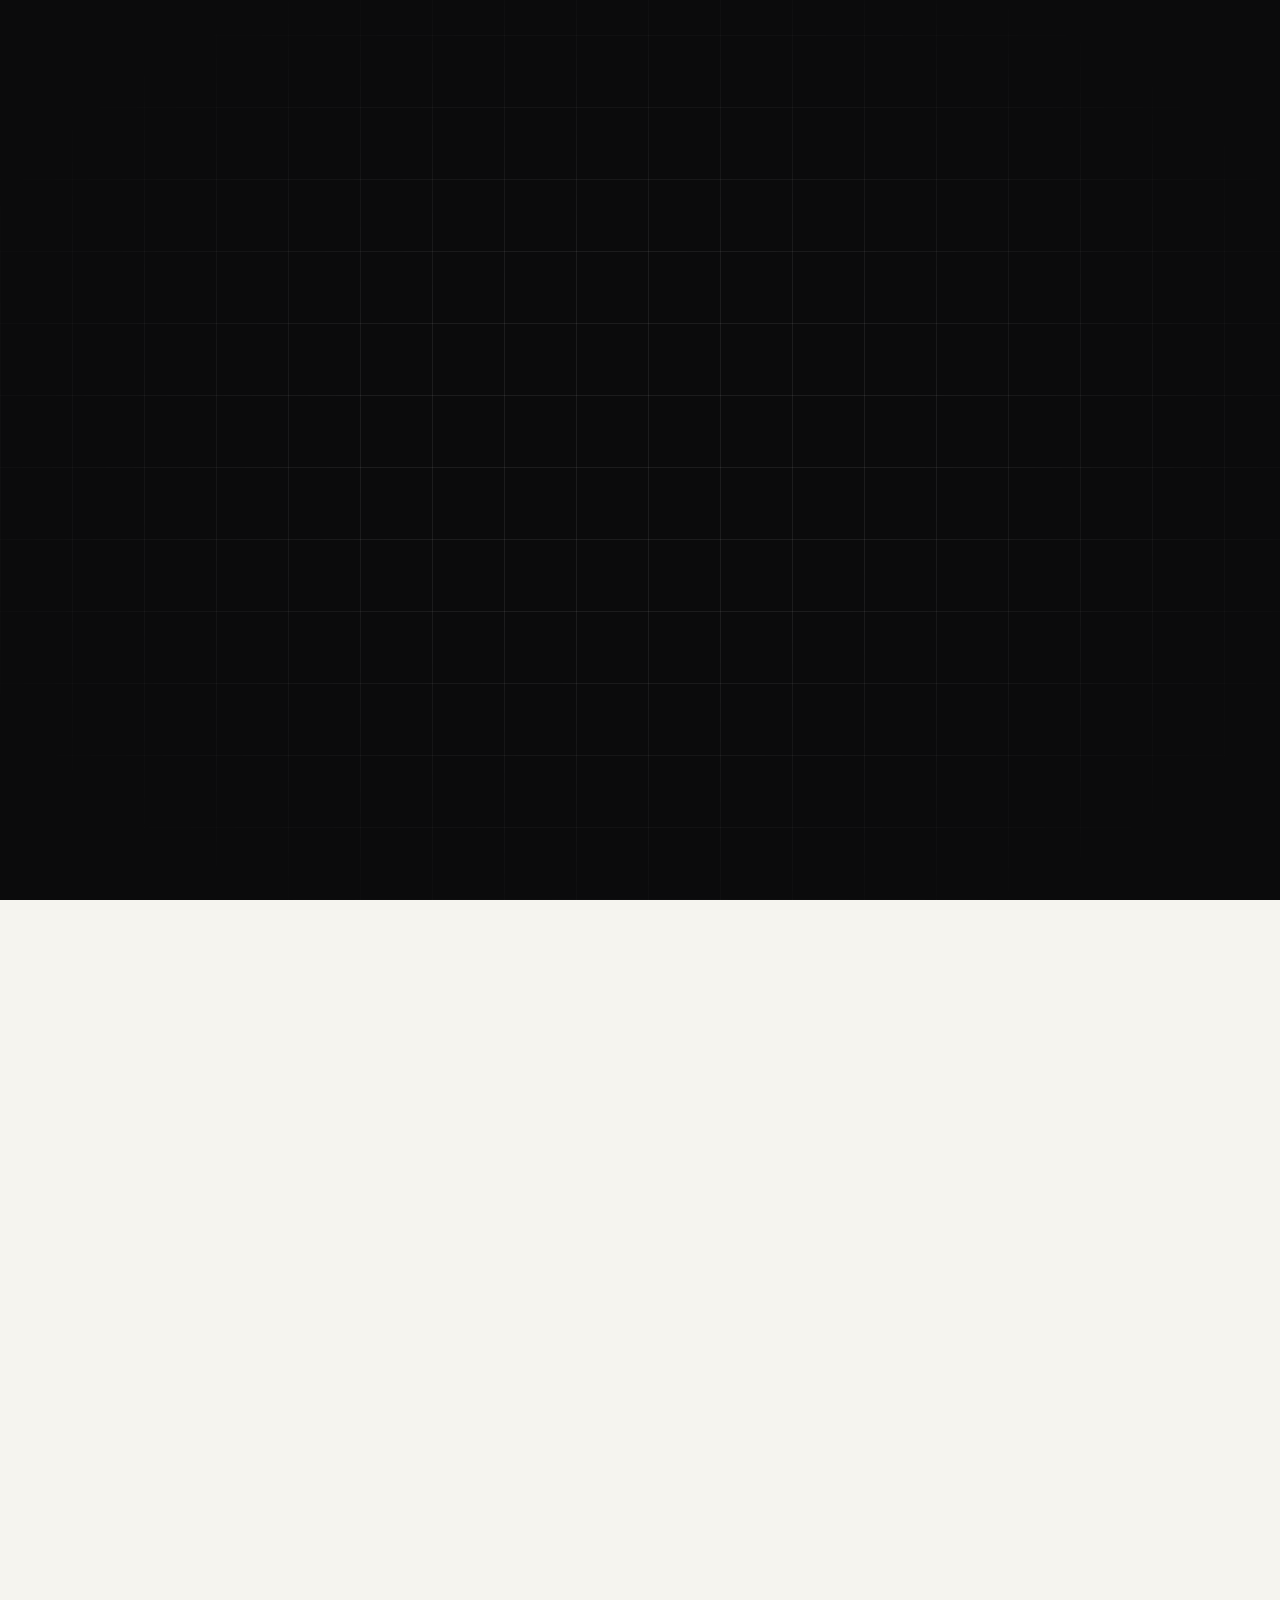
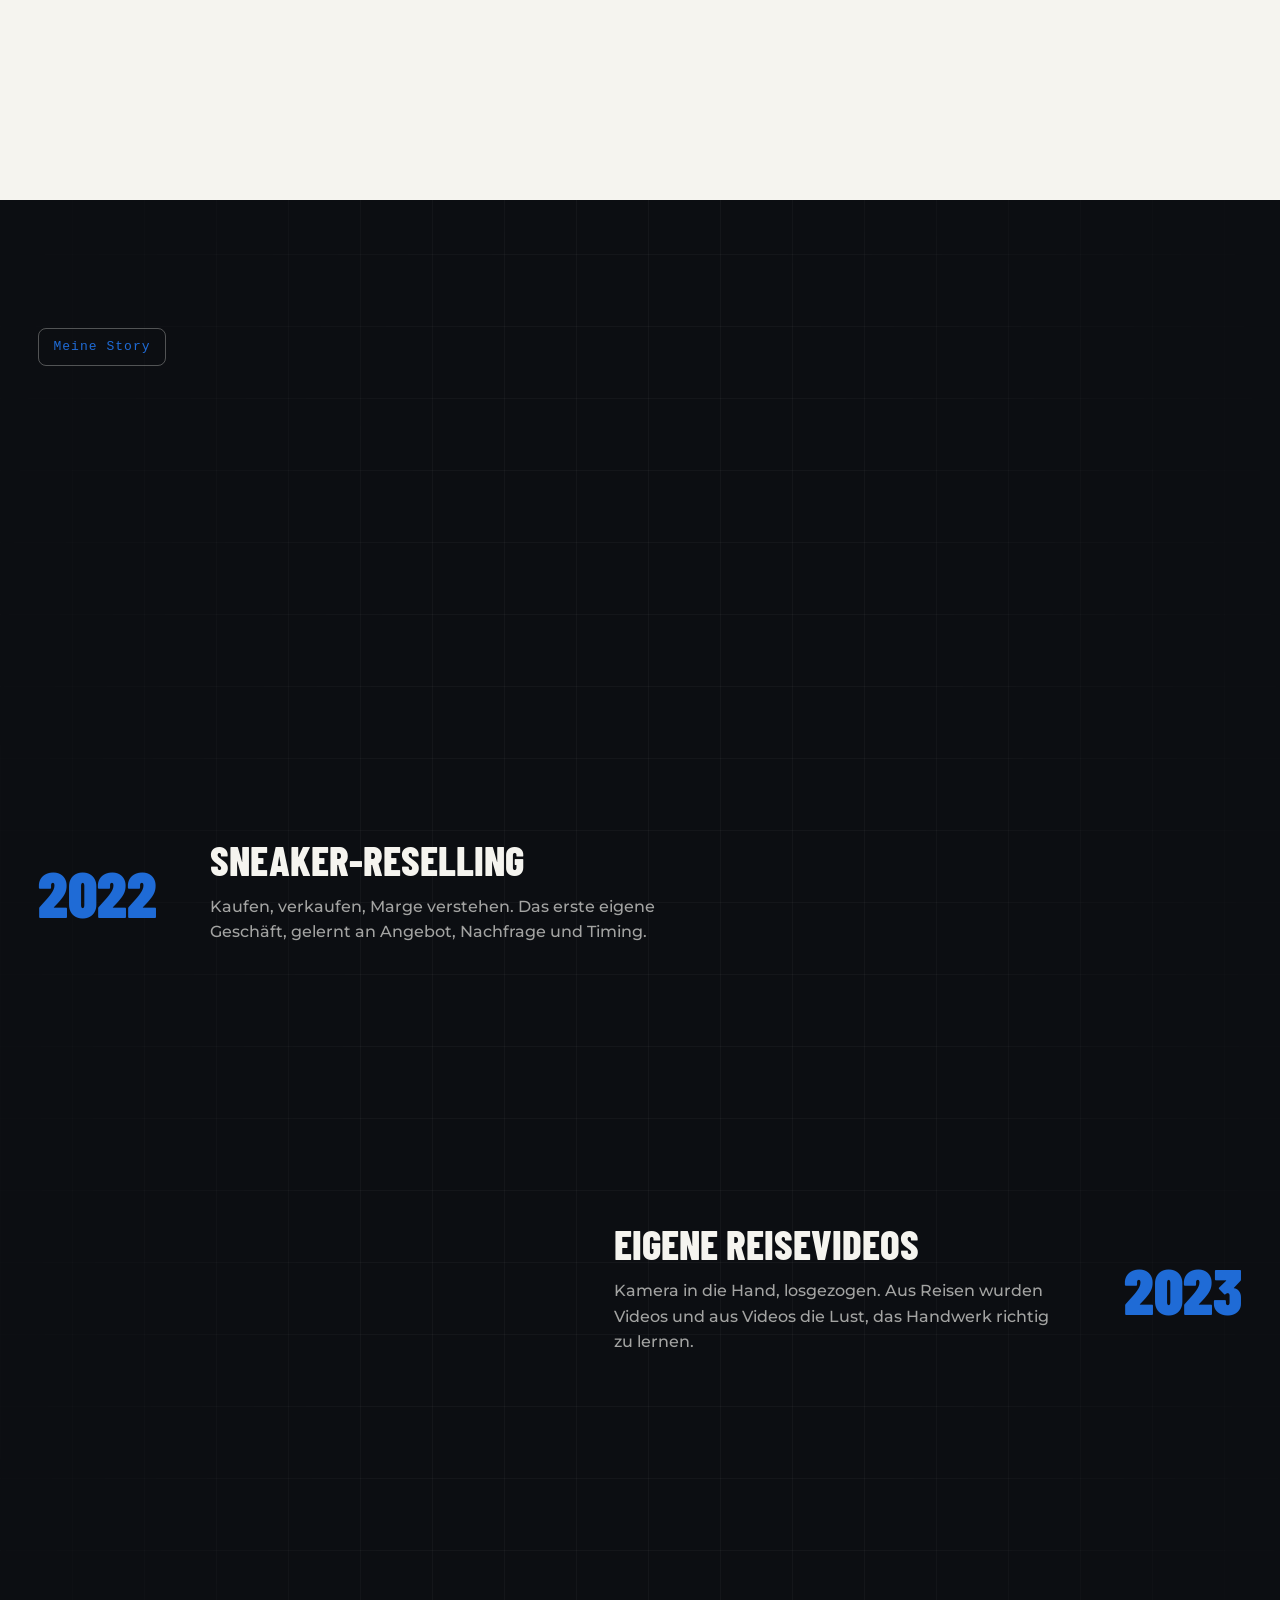
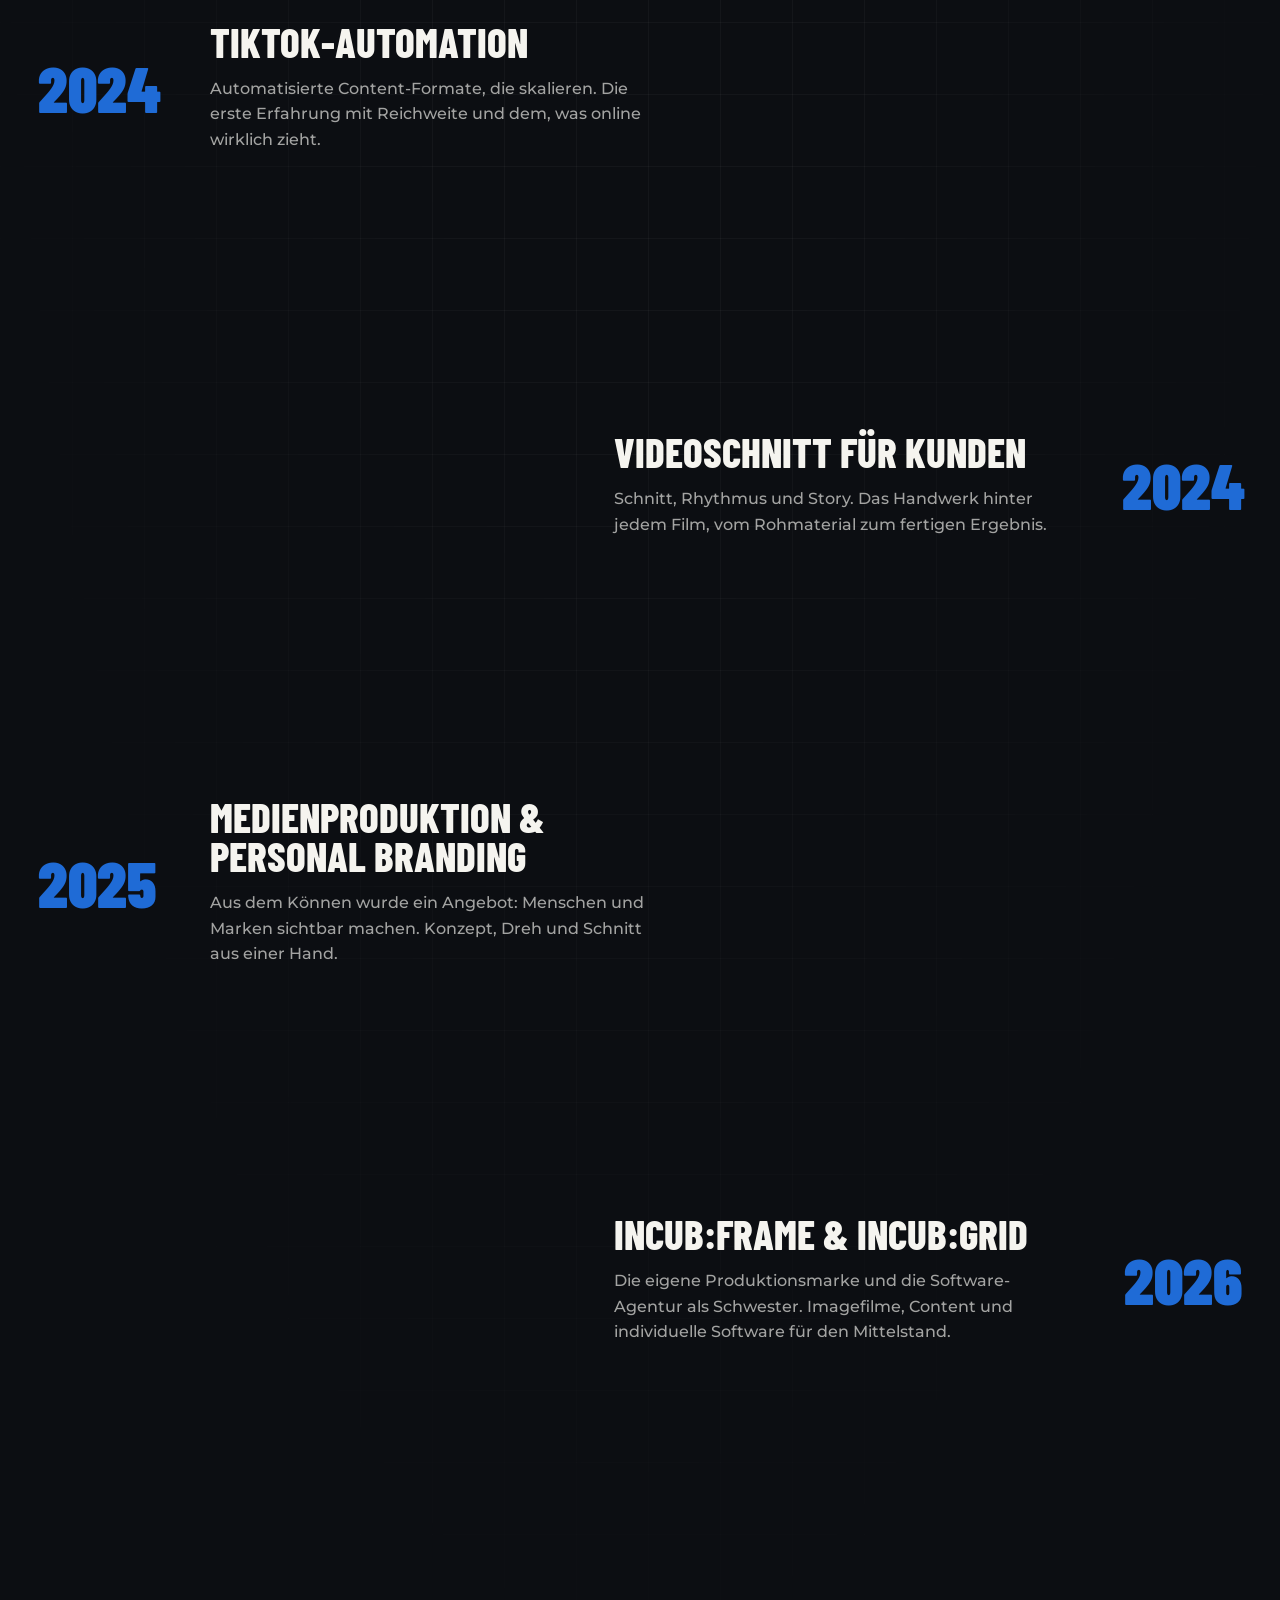
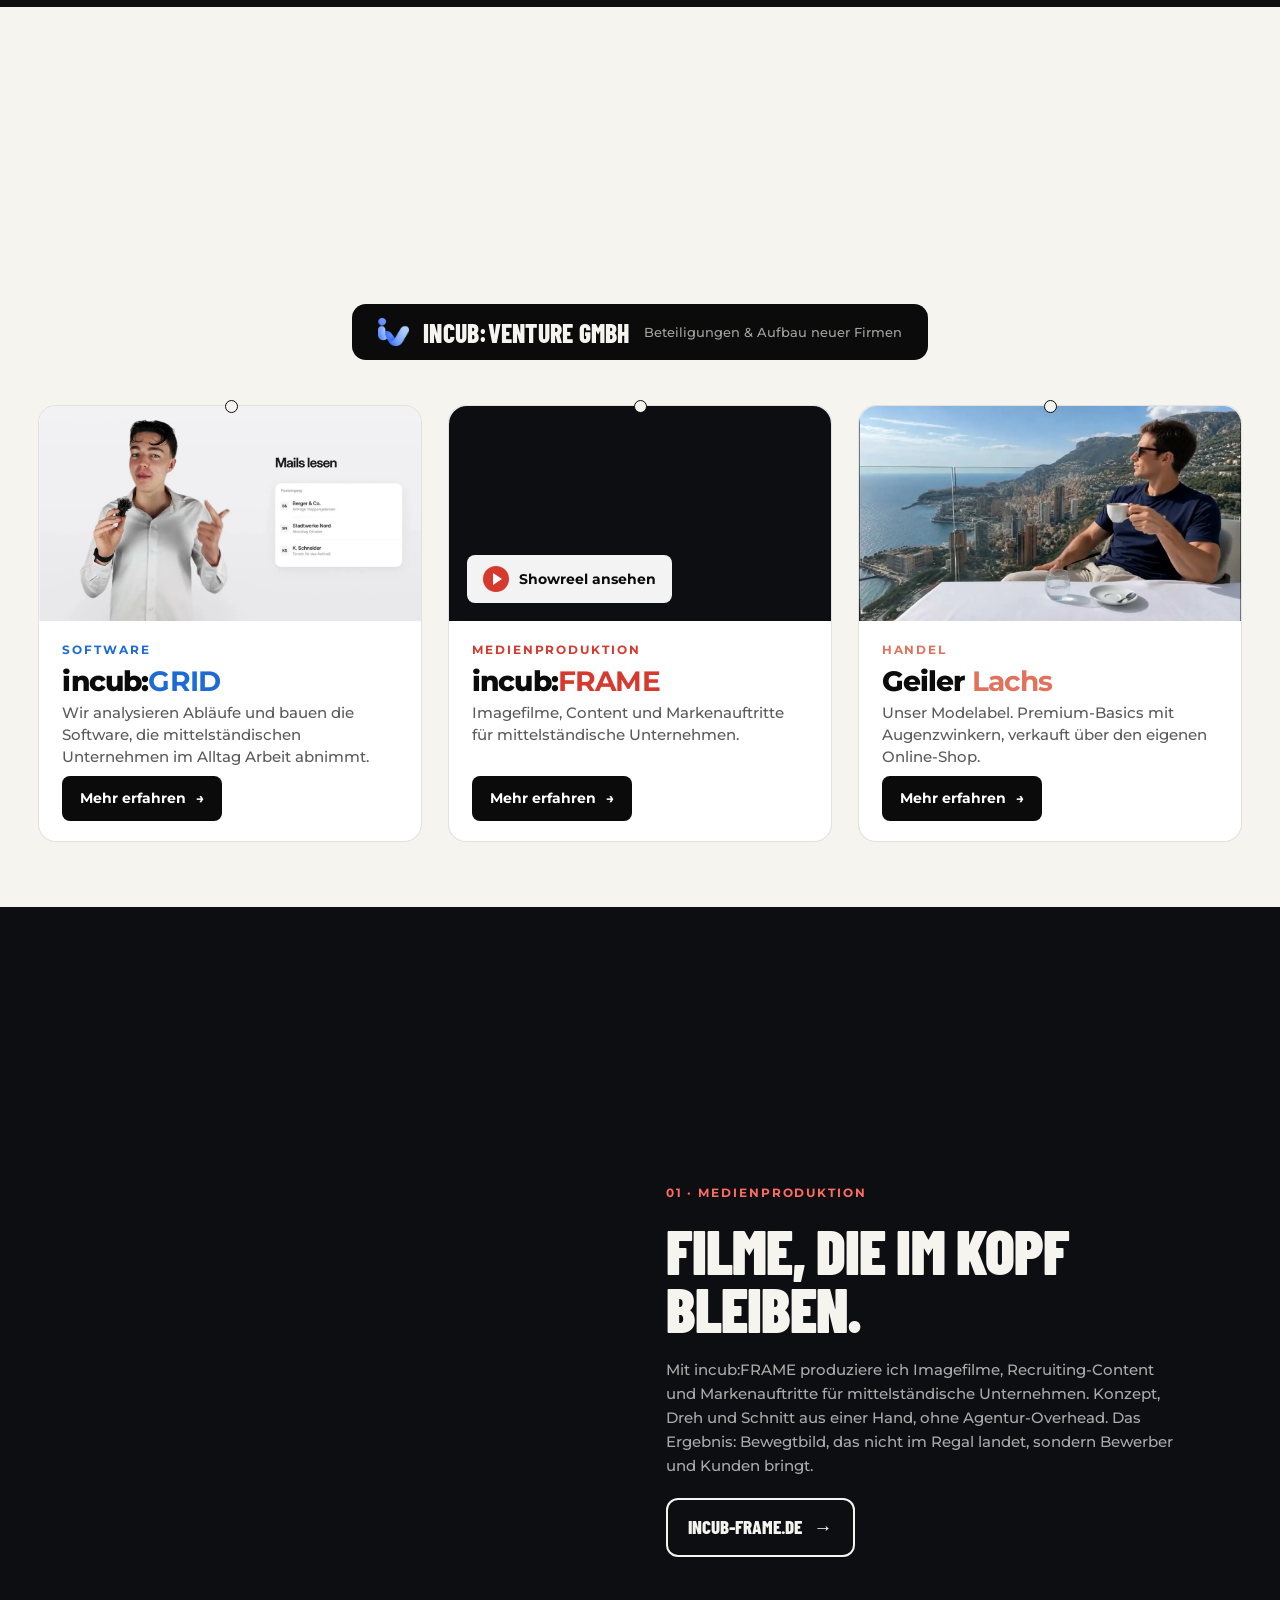
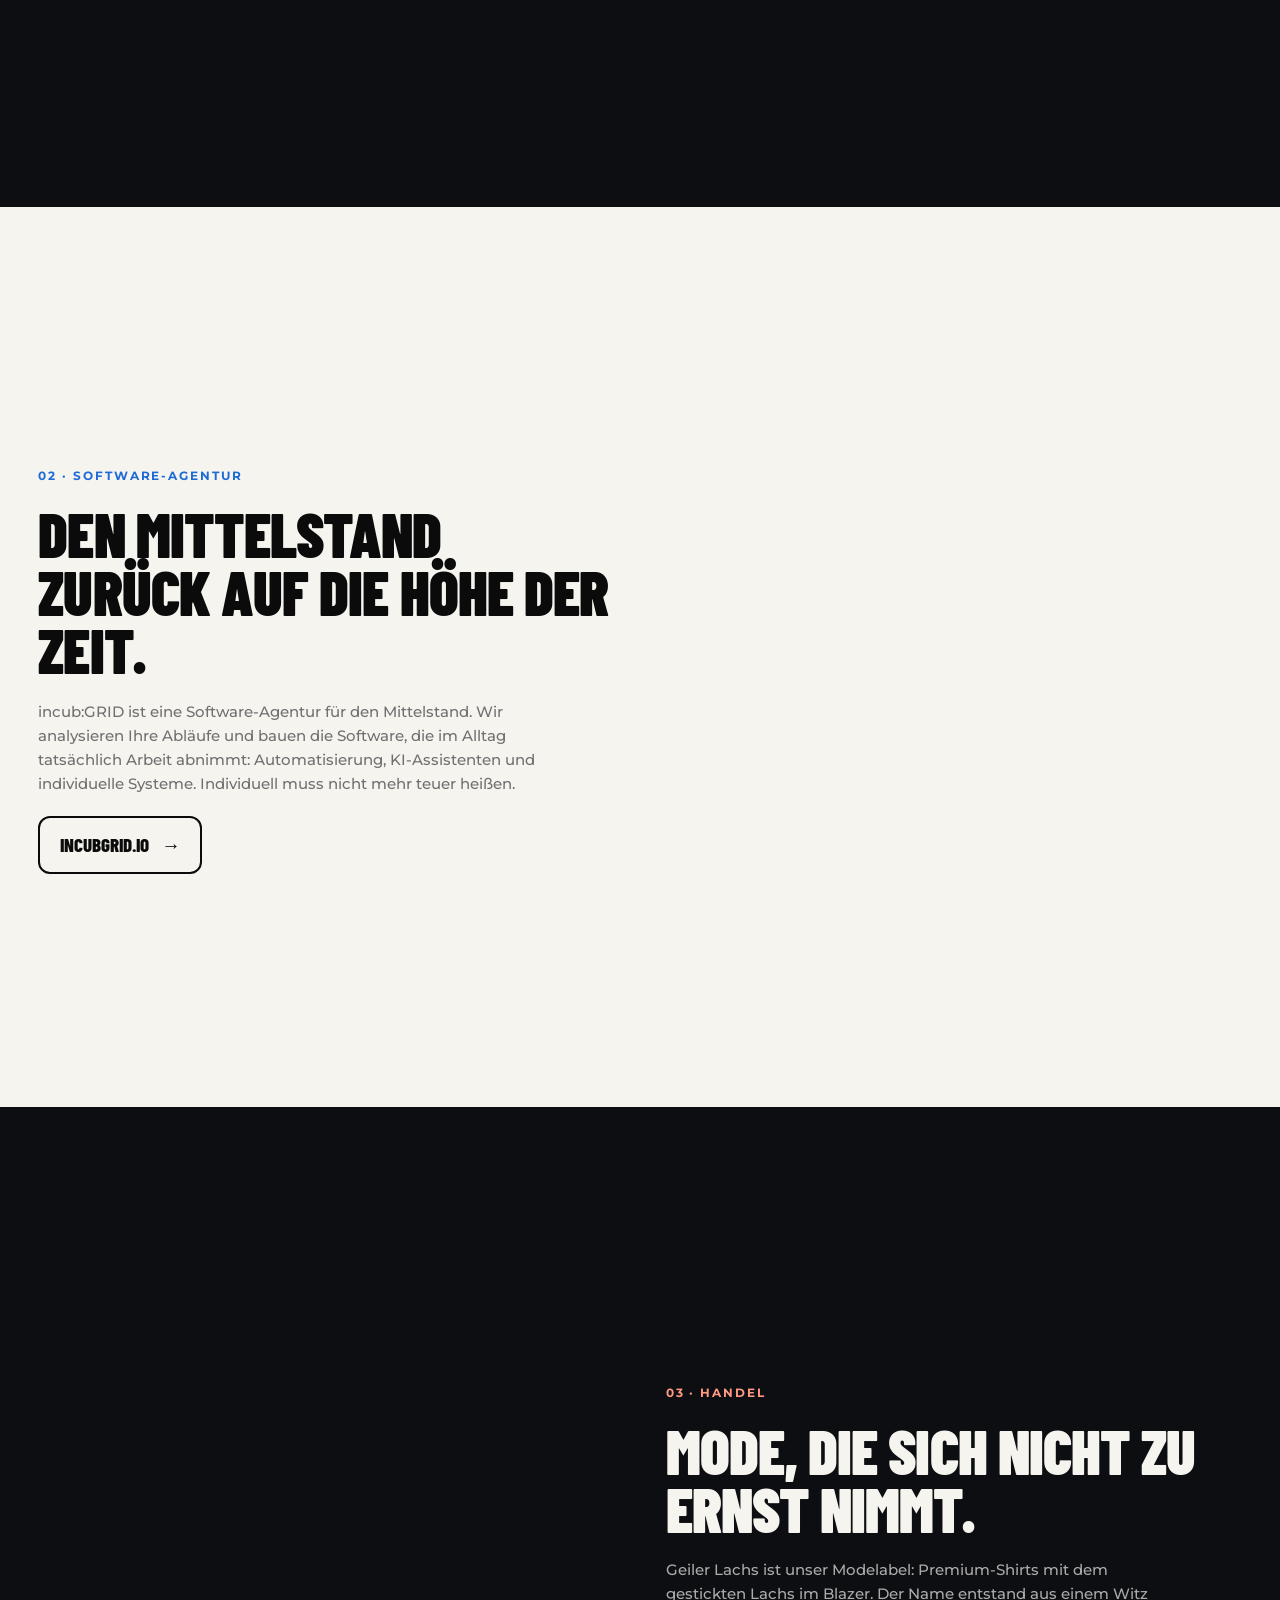
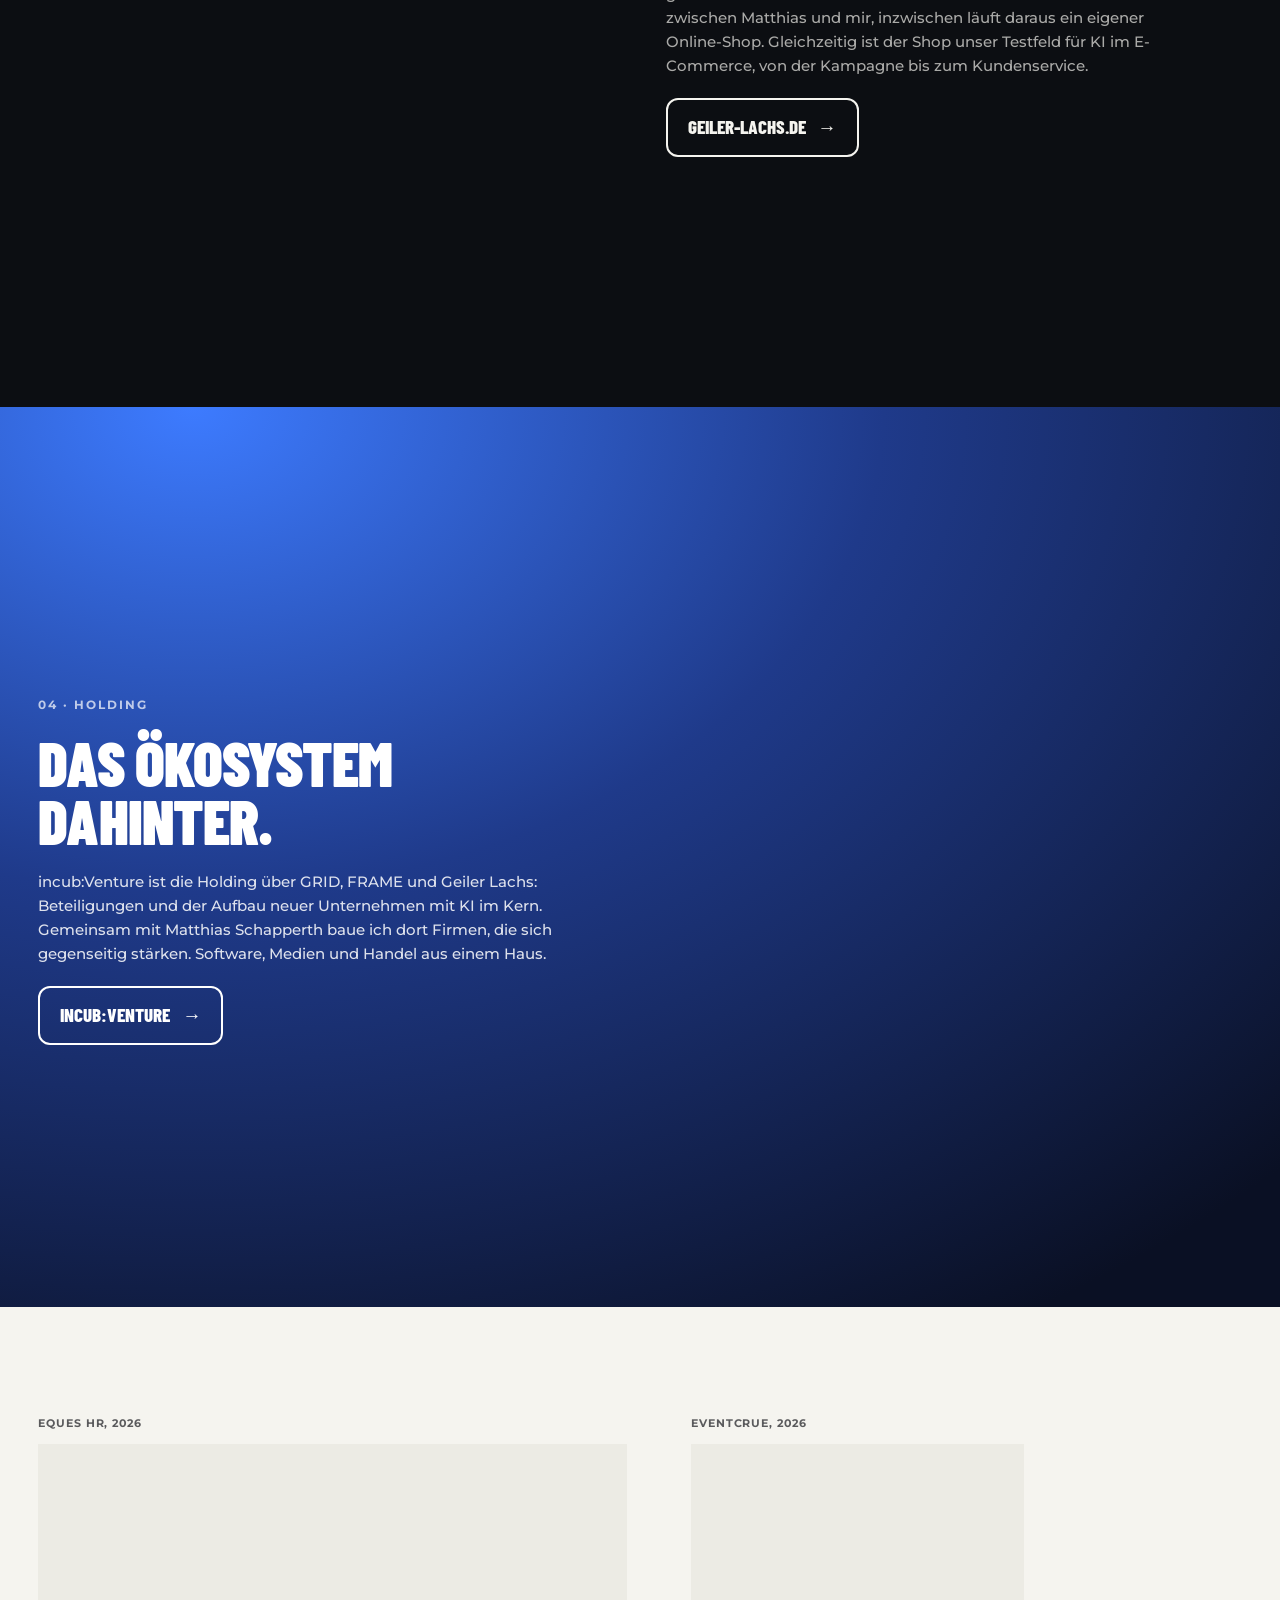
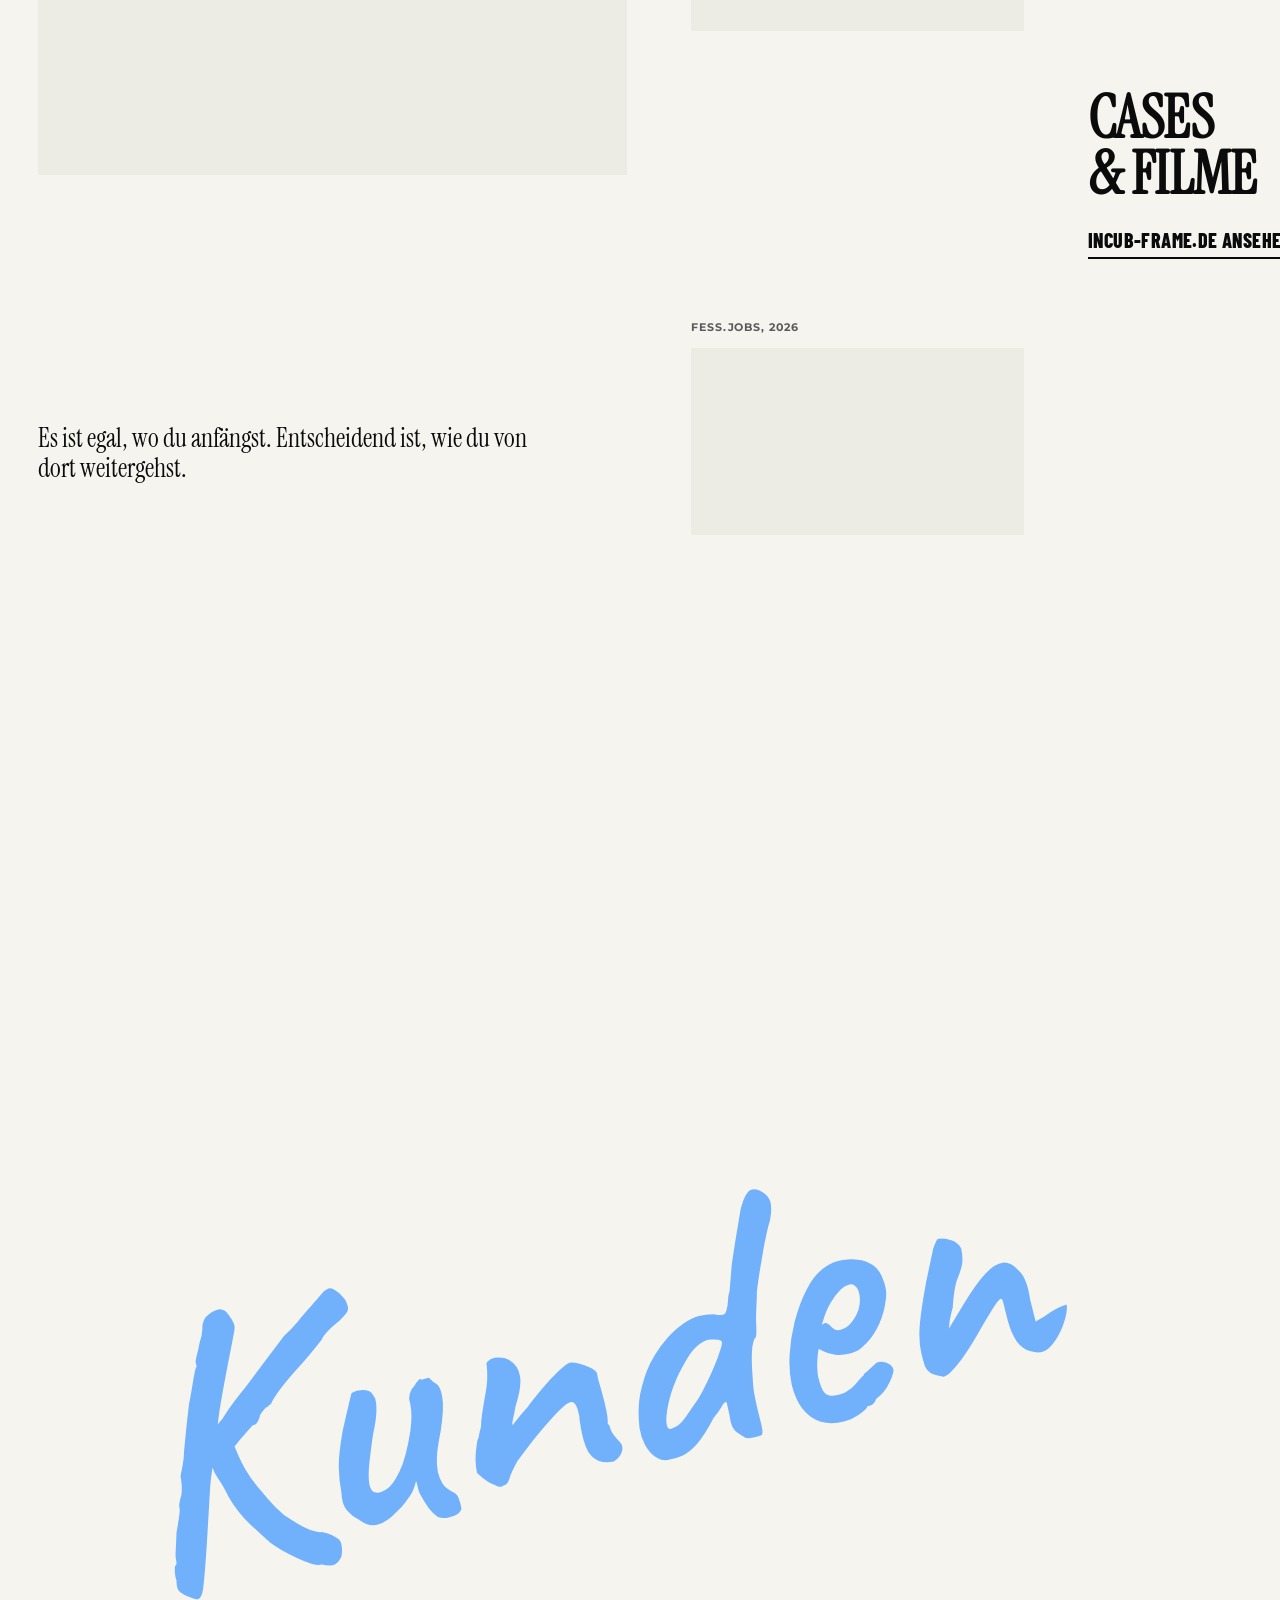
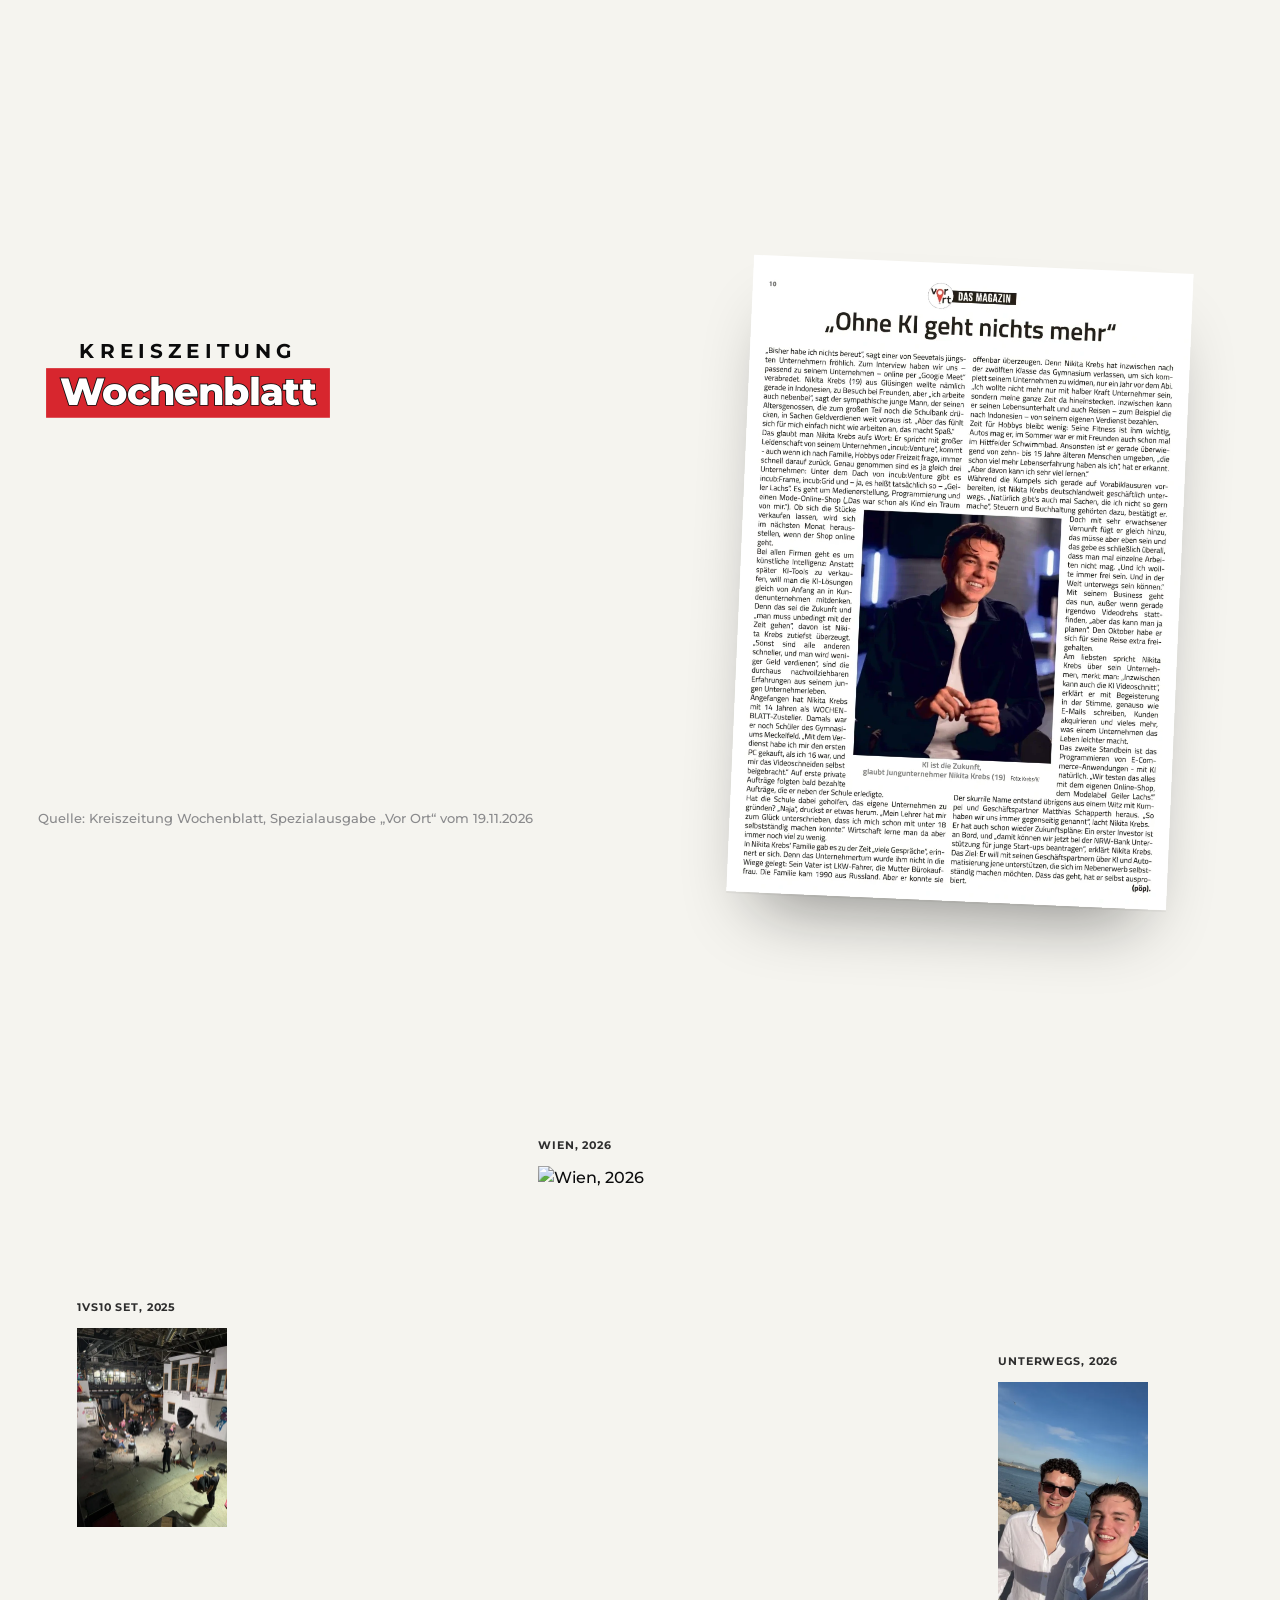
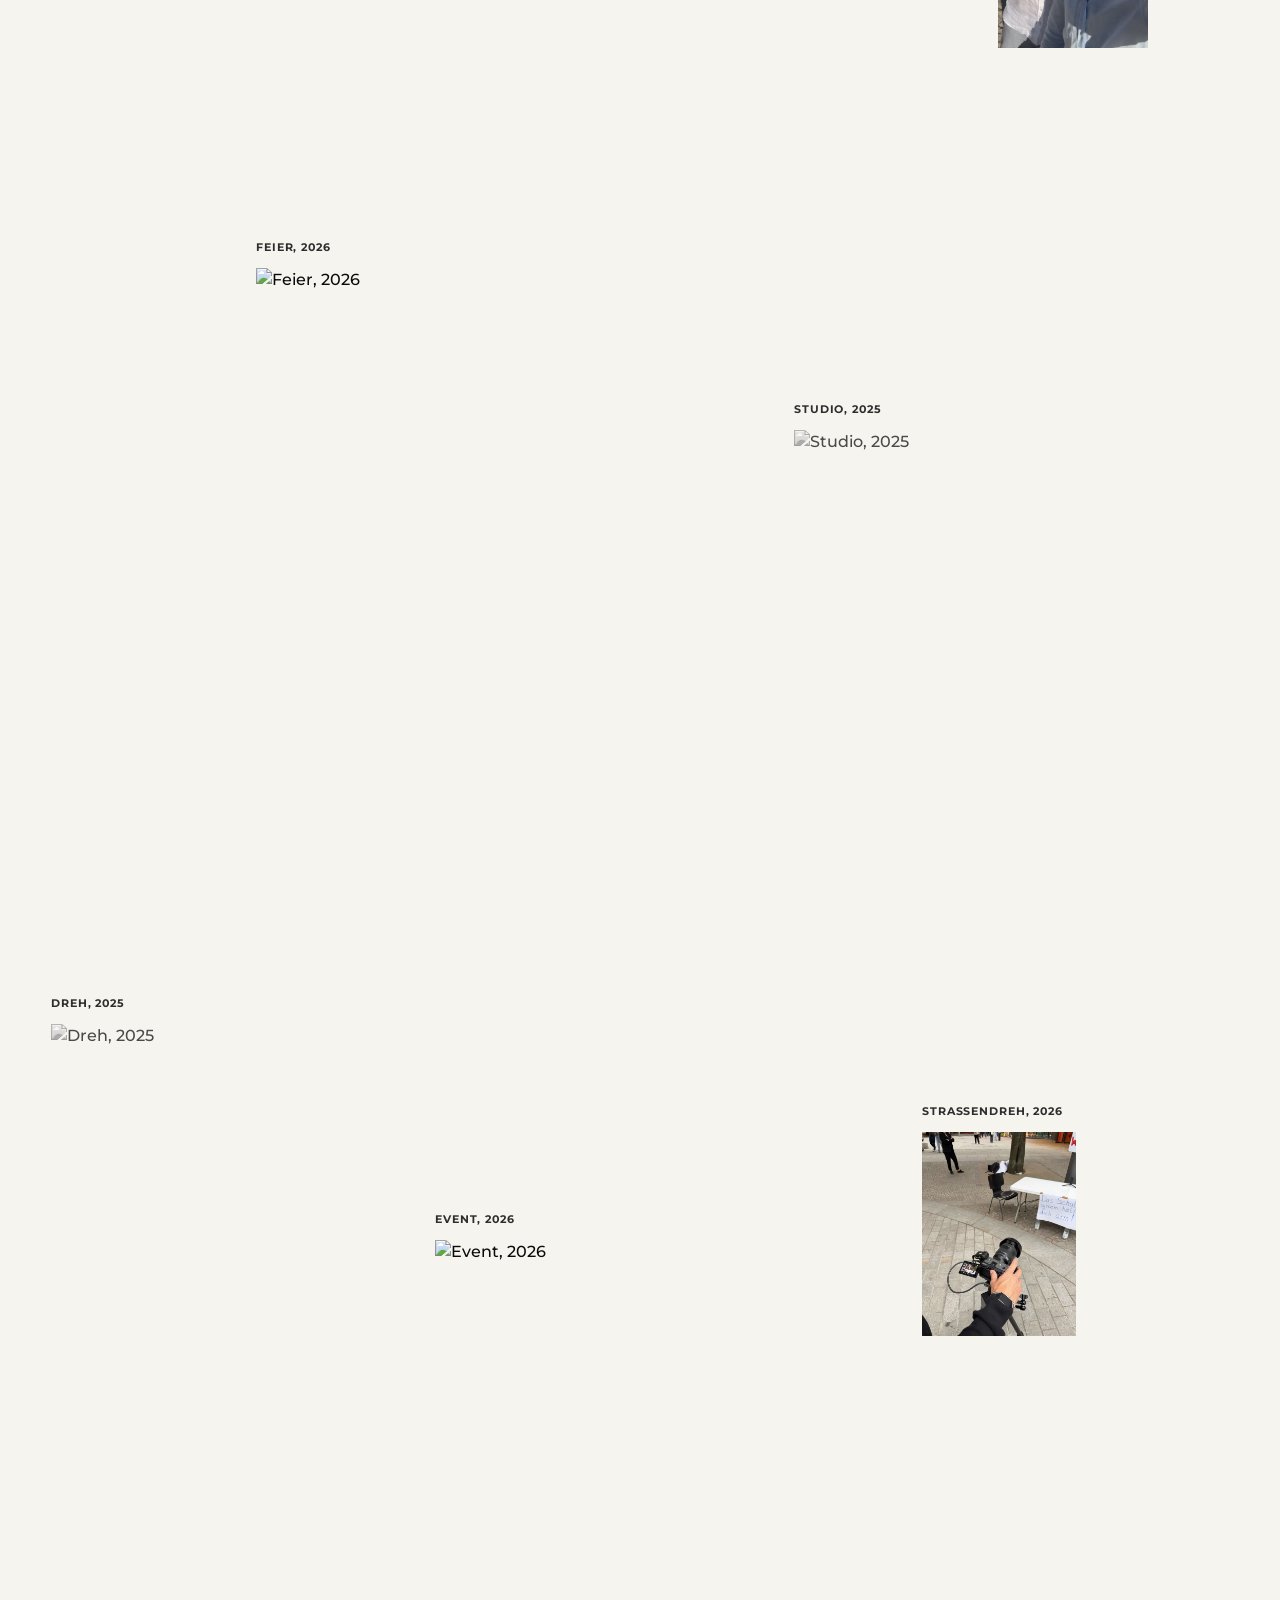
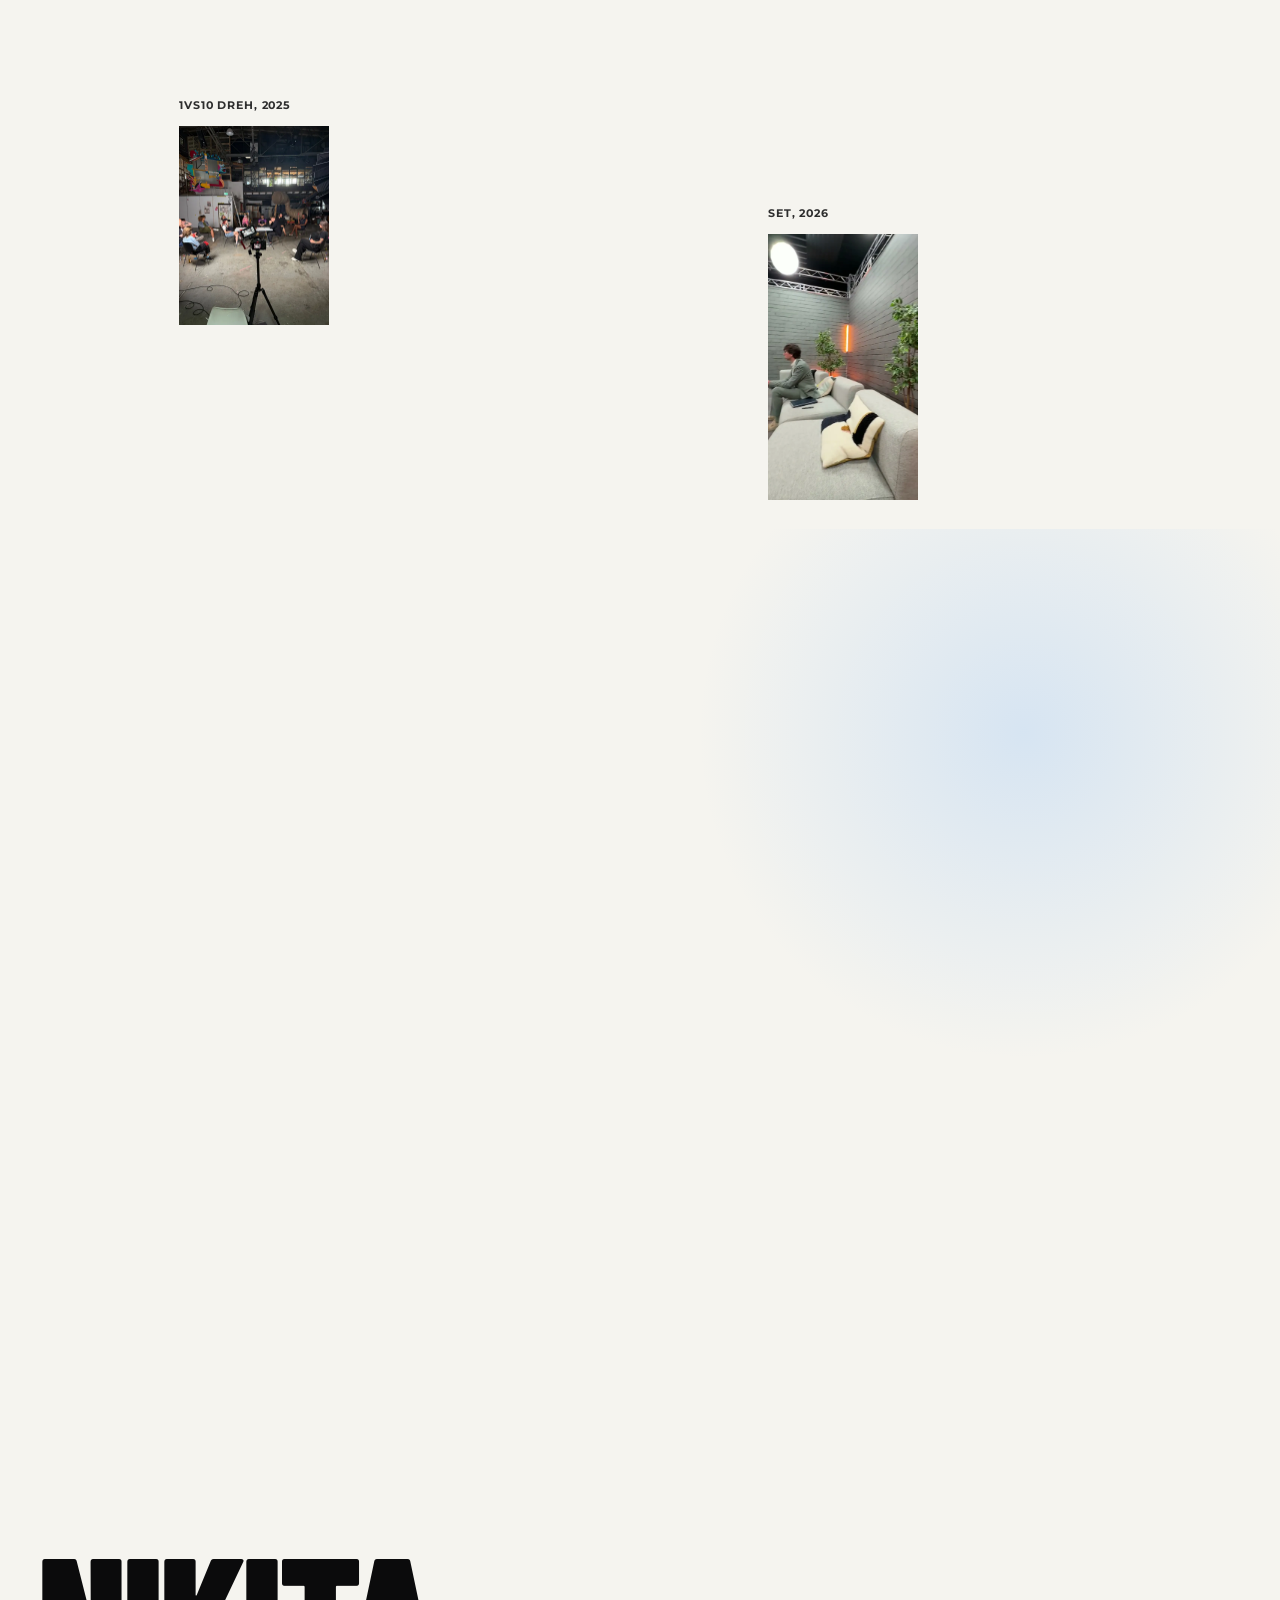
==== commit 03d54ddd: "Kontakt: E-Mail-Zeile unter den Buttons Co-Authored-By: Claude Opus 5.5 <noreply@anthropic.com>" ====
--- a/index.html
+++ b/index.html
@@ -468,6 +468,7 @@
       <a class="btn btn--ghost btn--lg" href="https://www.instagram.com/nikita.krbs/" target="_blank" rel="noopener">Instagram</a>
       <a class="btn btn--ghost btn--lg" href="https://www.linkedin.com/in/nikita-krebs-a7625b337/" target="_blank" rel="noopener">LinkedIn</a>
     </div>
+    <p class="callout__mail" data-reveal>Kontaktieren Sie mich unter <a href="mailto:n.krebs@incub.live">n.krebs@incub.live</a></p>
   </div>
 </section>
 
--- a/style.css
+++ b/style.css
@@ -580,3 +580,6 @@
 .press__src{margin-top:22px;font-size:12.5px;color:var(--ink-3)}
 .press__dlg-link{display:block;text-align:center;padding:16px;background:var(--paper);color:var(--ink);font-weight:700;font-size:14px}
 .press__dlg-link:hover{color:var(--accent-text)}
+.callout__mail{margin-top:28px;font-size:clamp(15px,1.2vw,18px);color:var(--ink-2)}
+.callout__mail a{color:var(--ink);font-weight:700;border-bottom:1.5px solid var(--ink);padding-bottom:1px;transition:color .2s,border-color .2s}
+.callout__mail a:hover{color:var(--accent-text);border-color:var(--accent-text)}
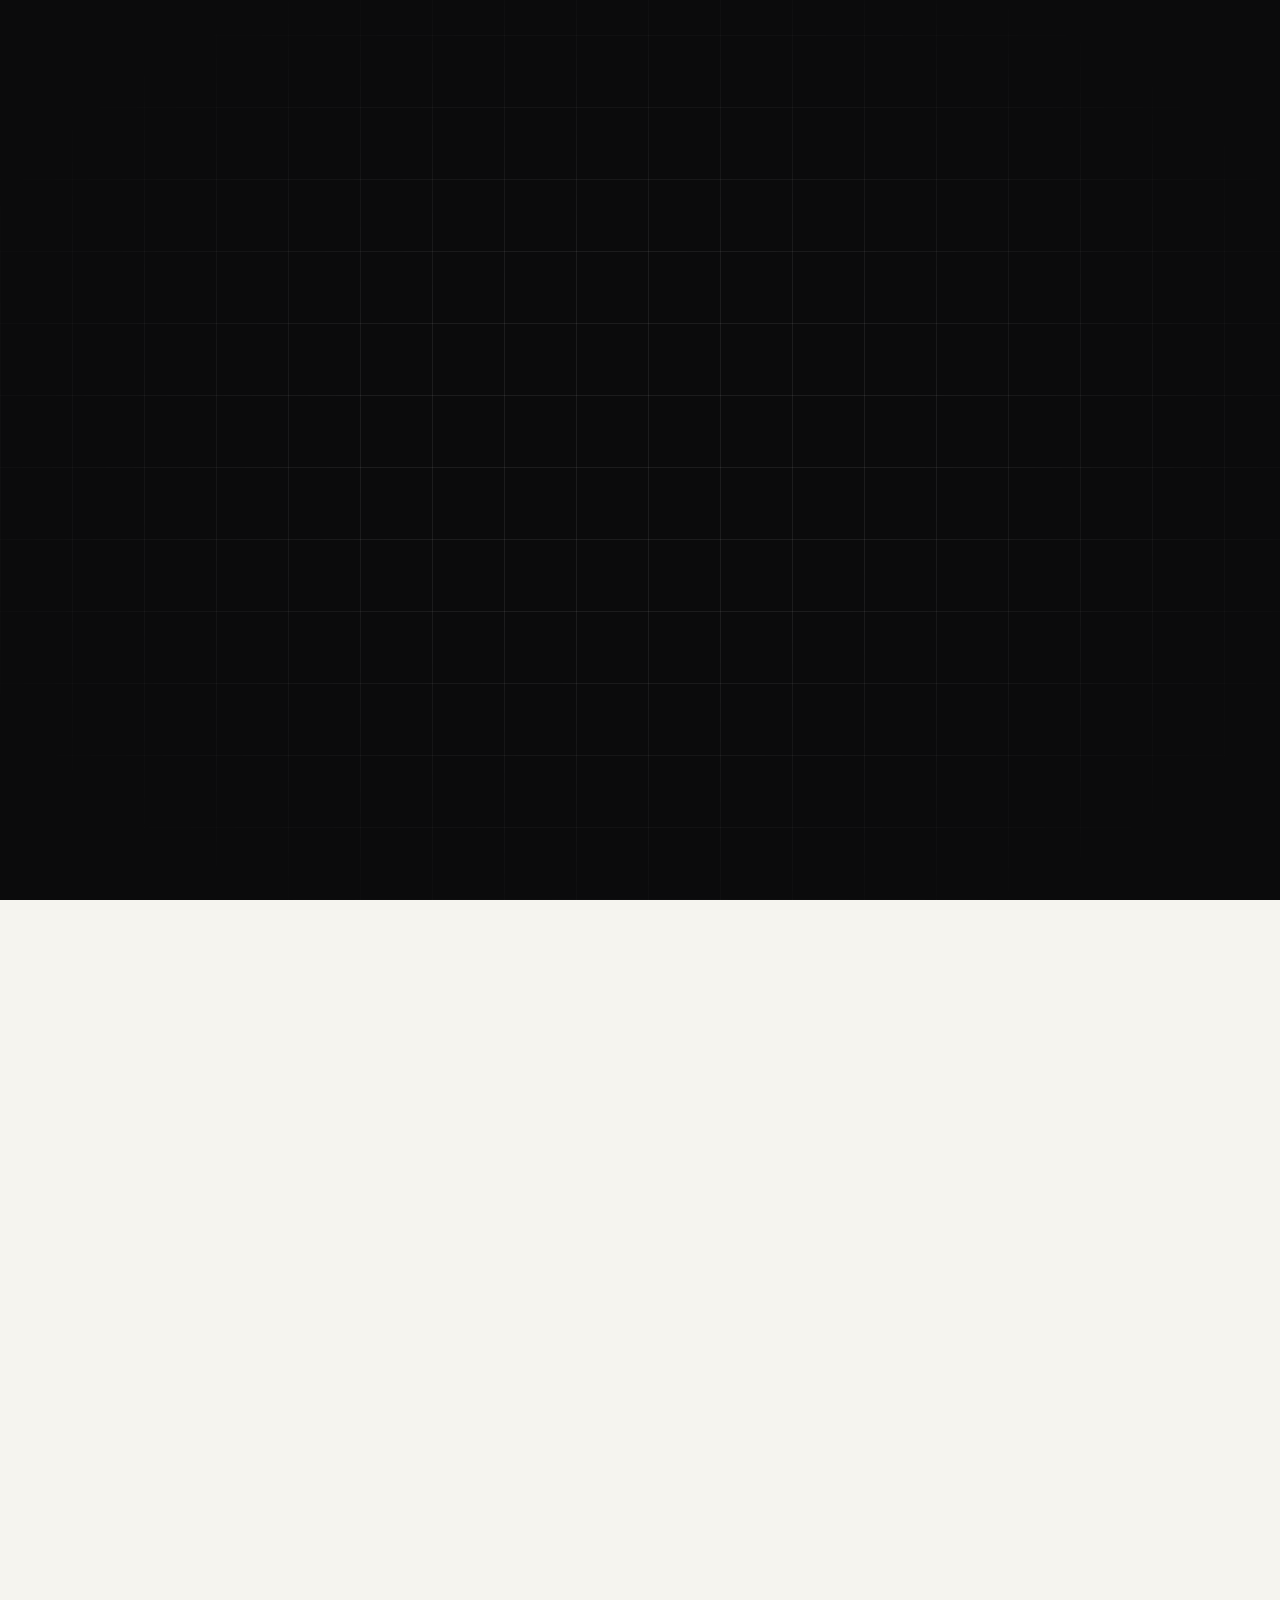
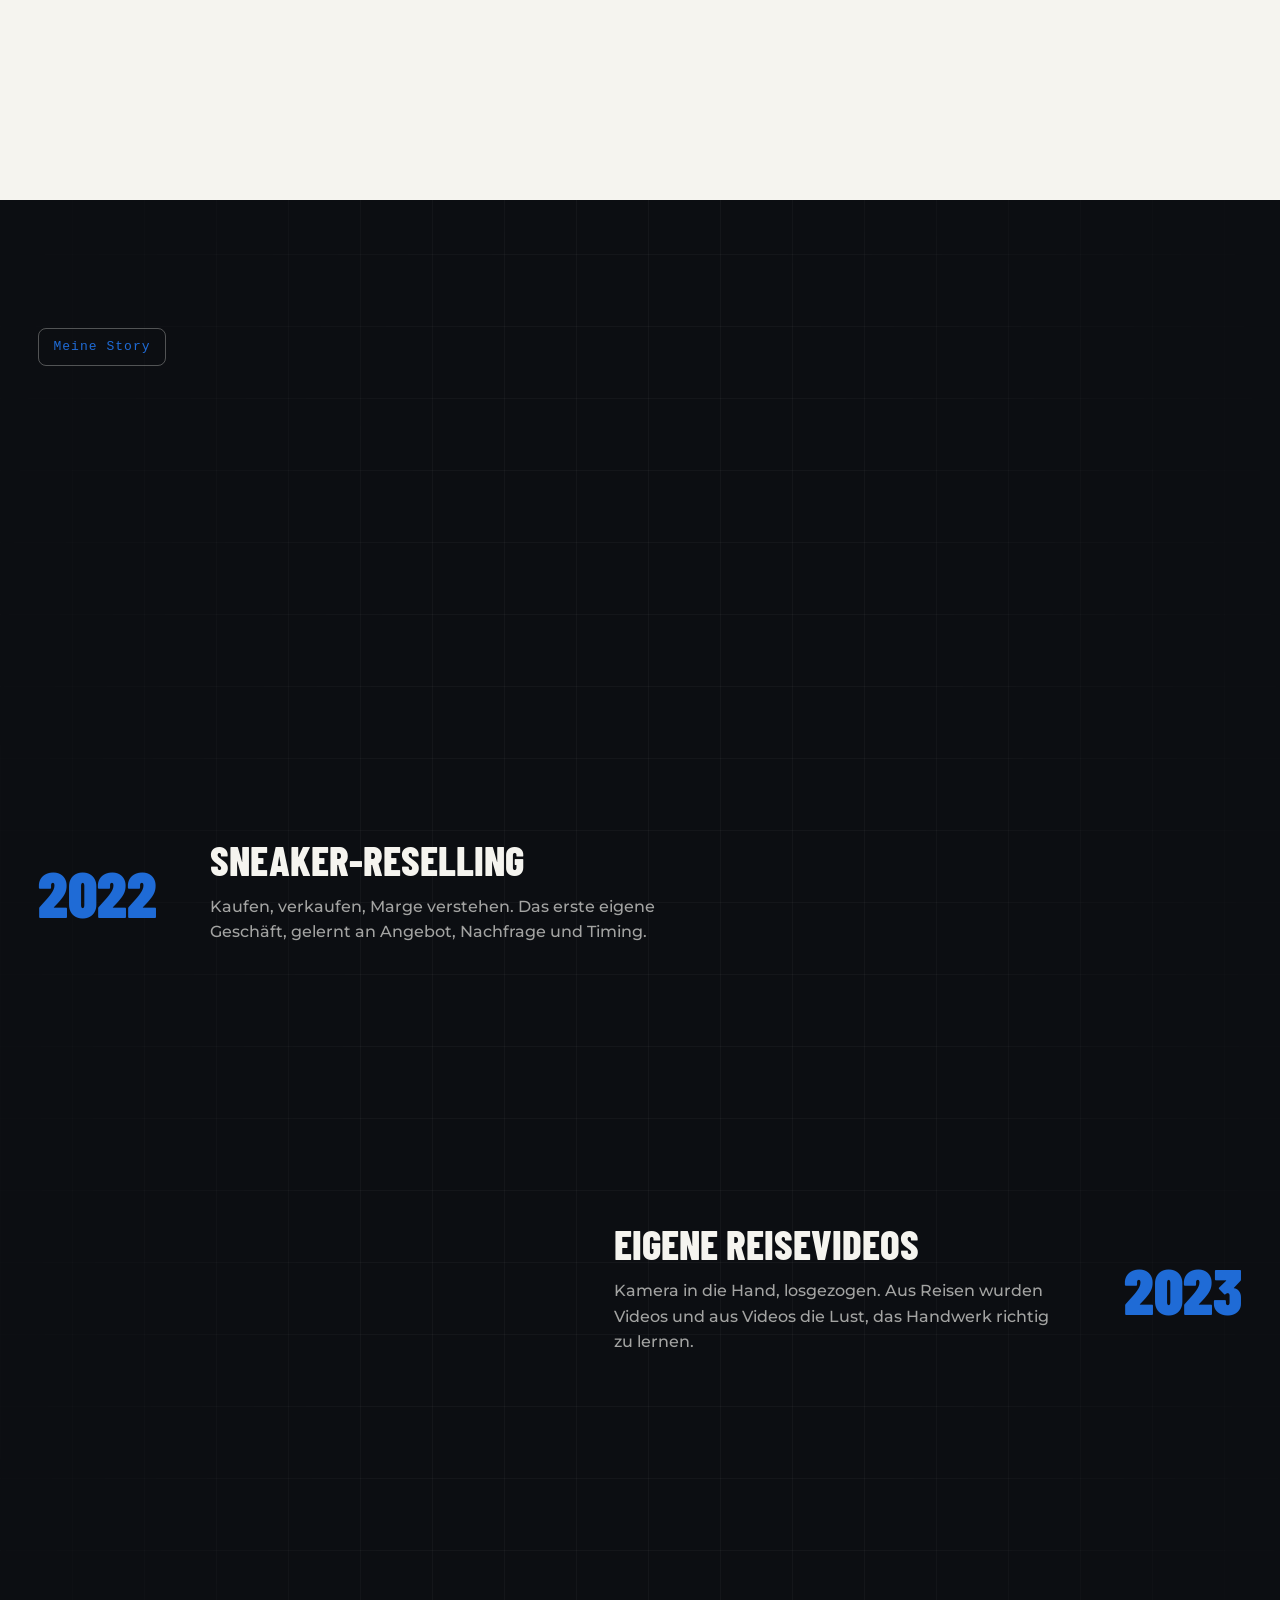
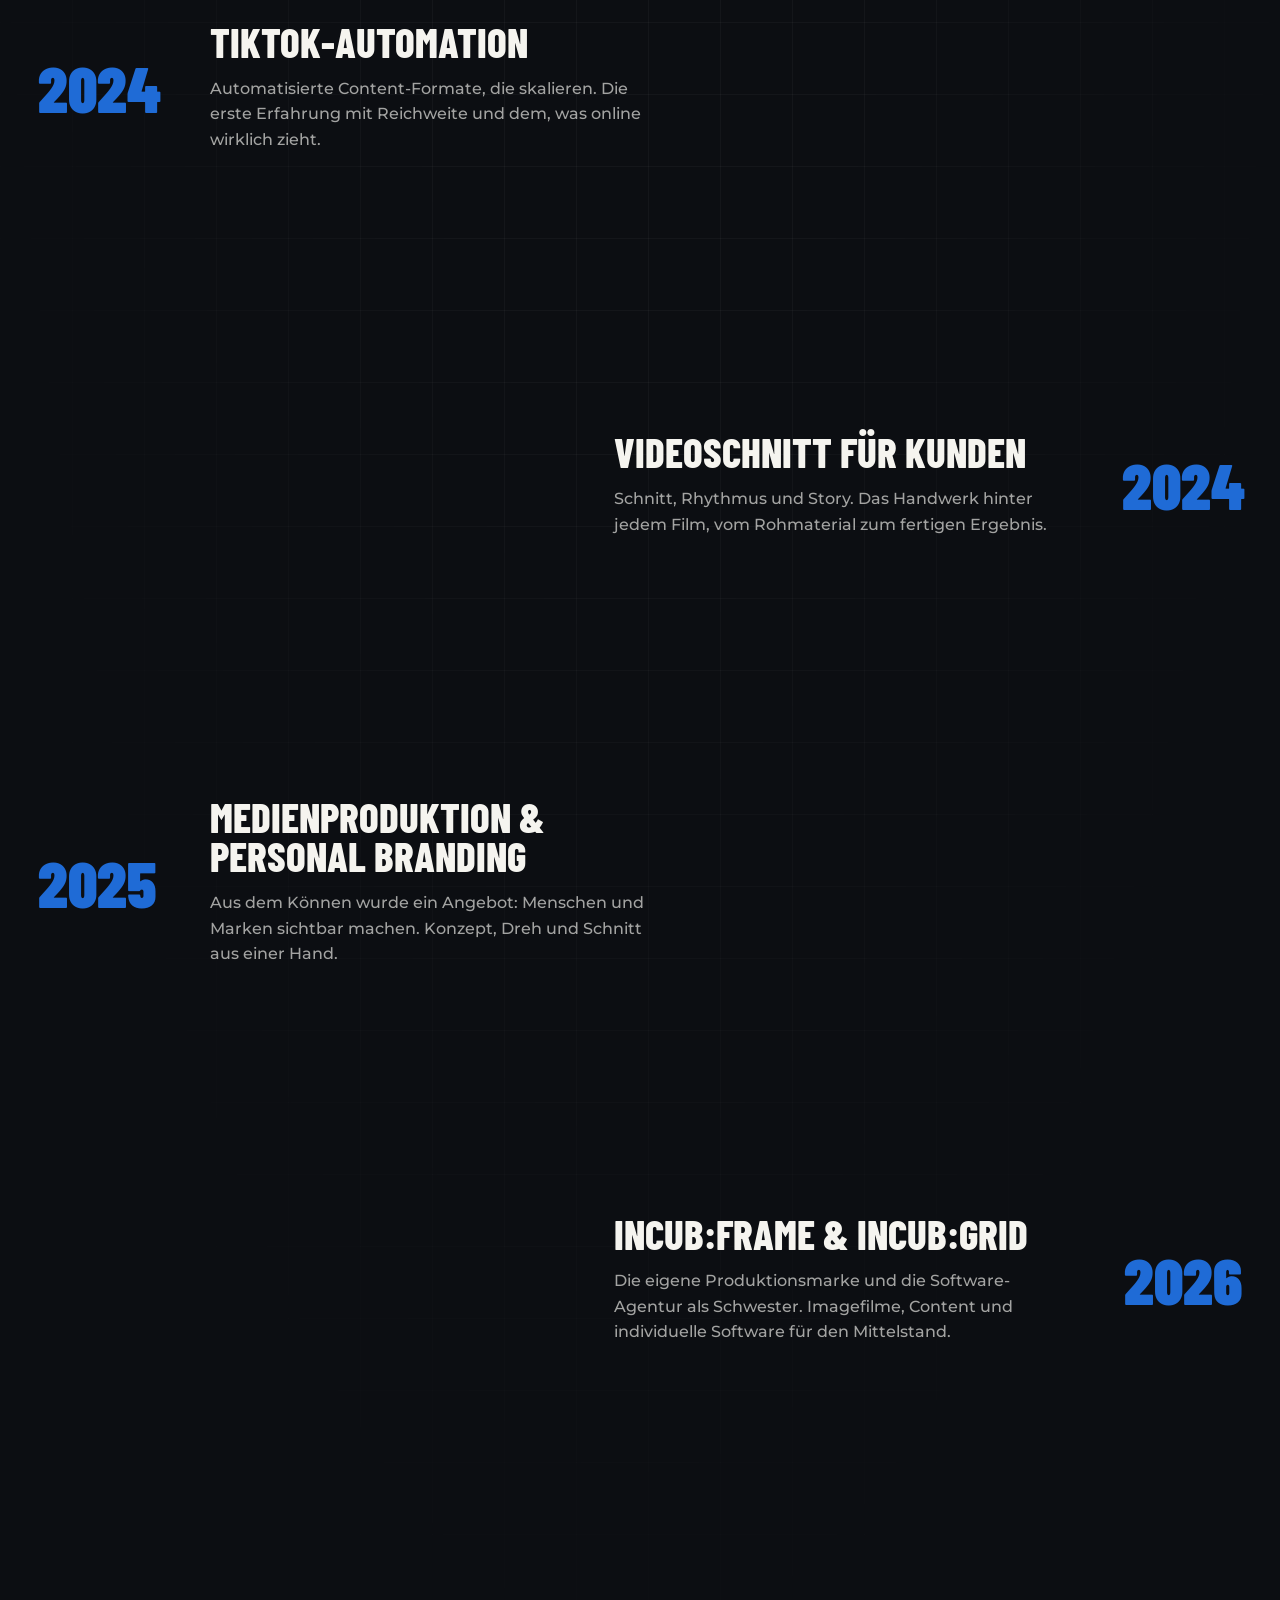
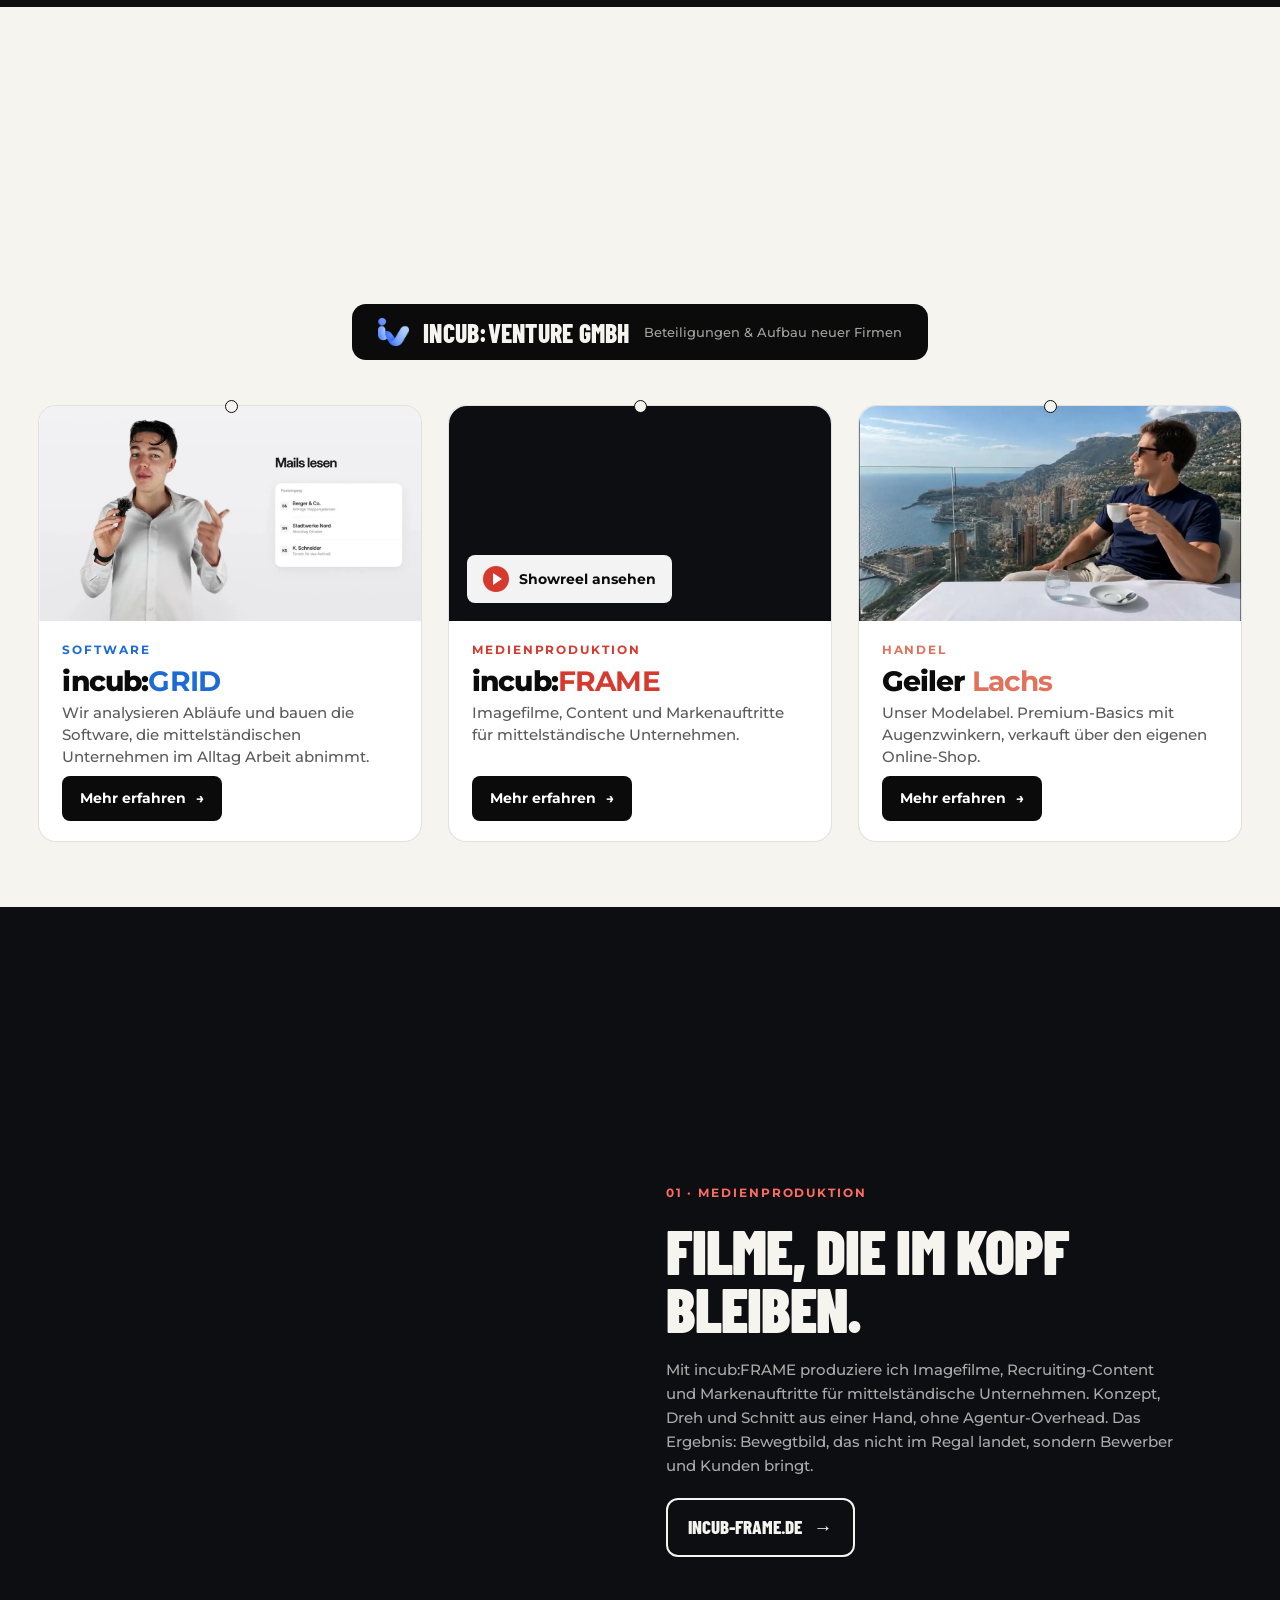
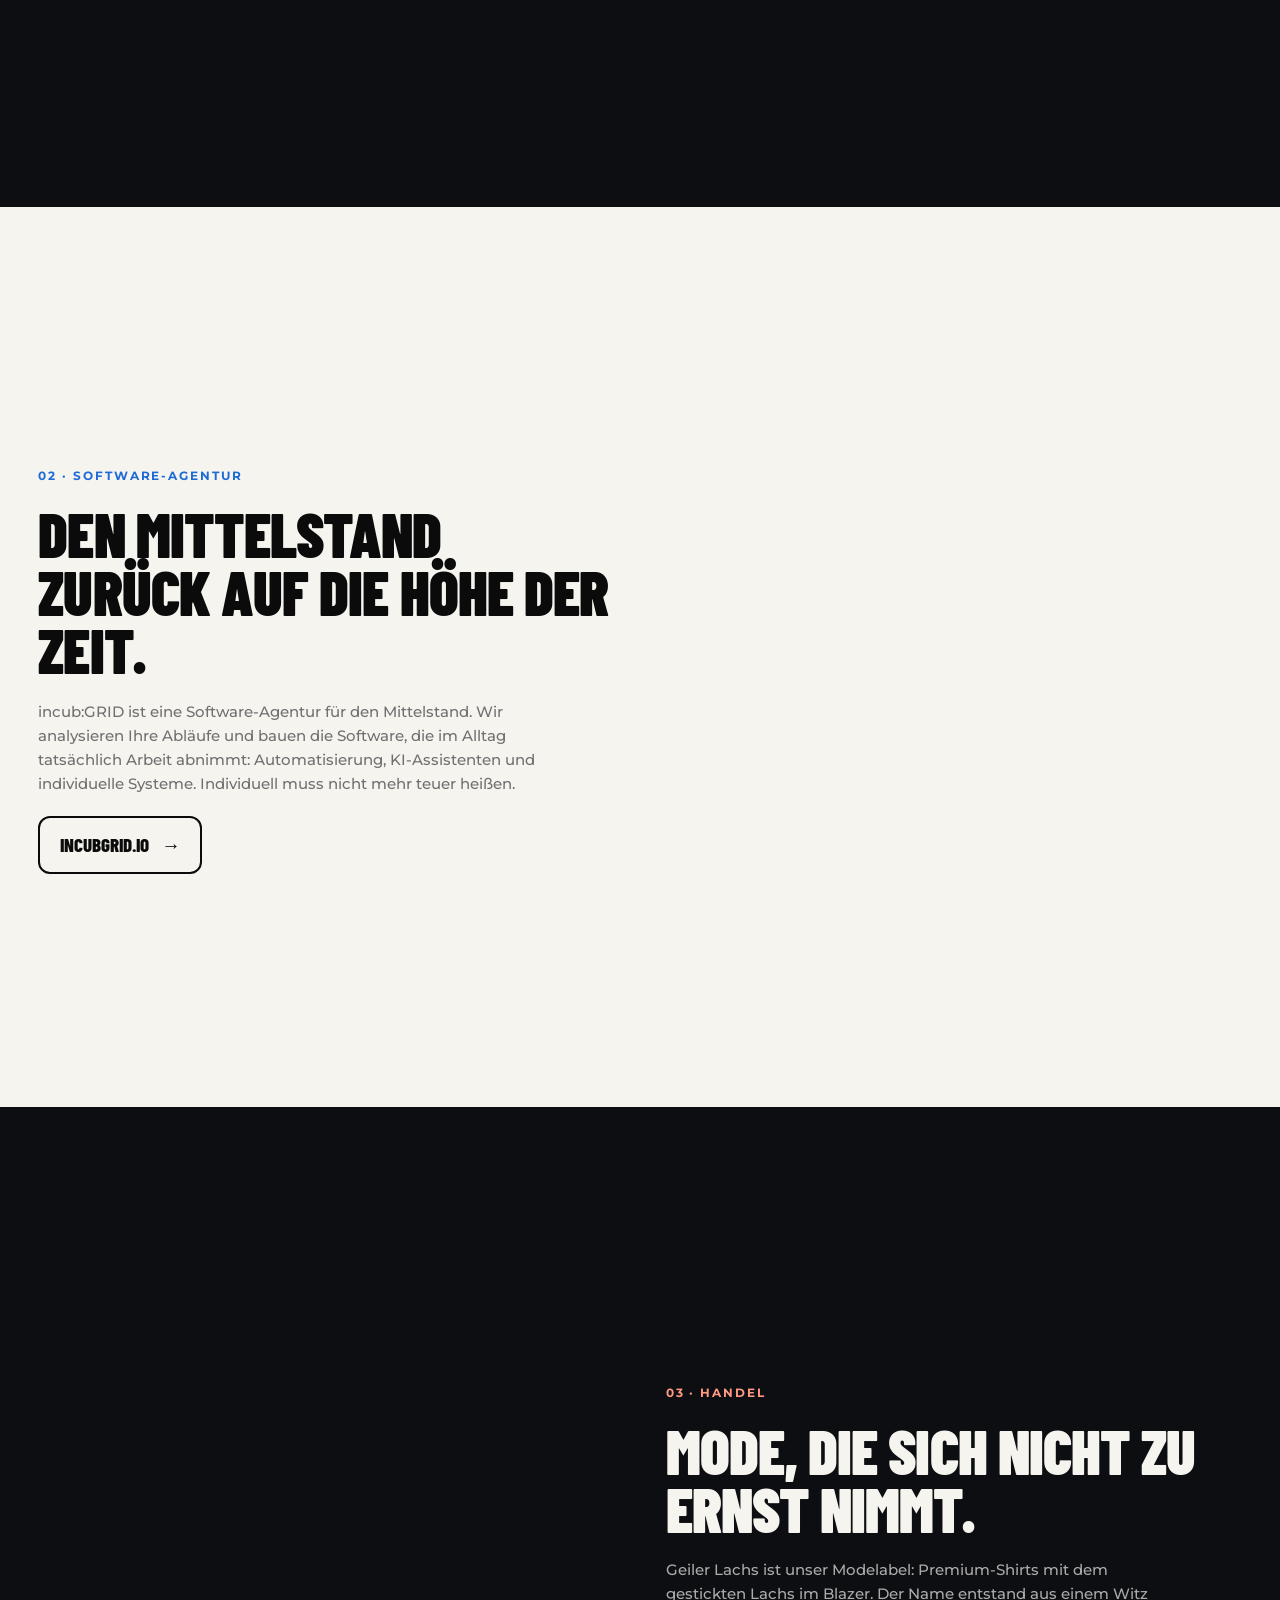
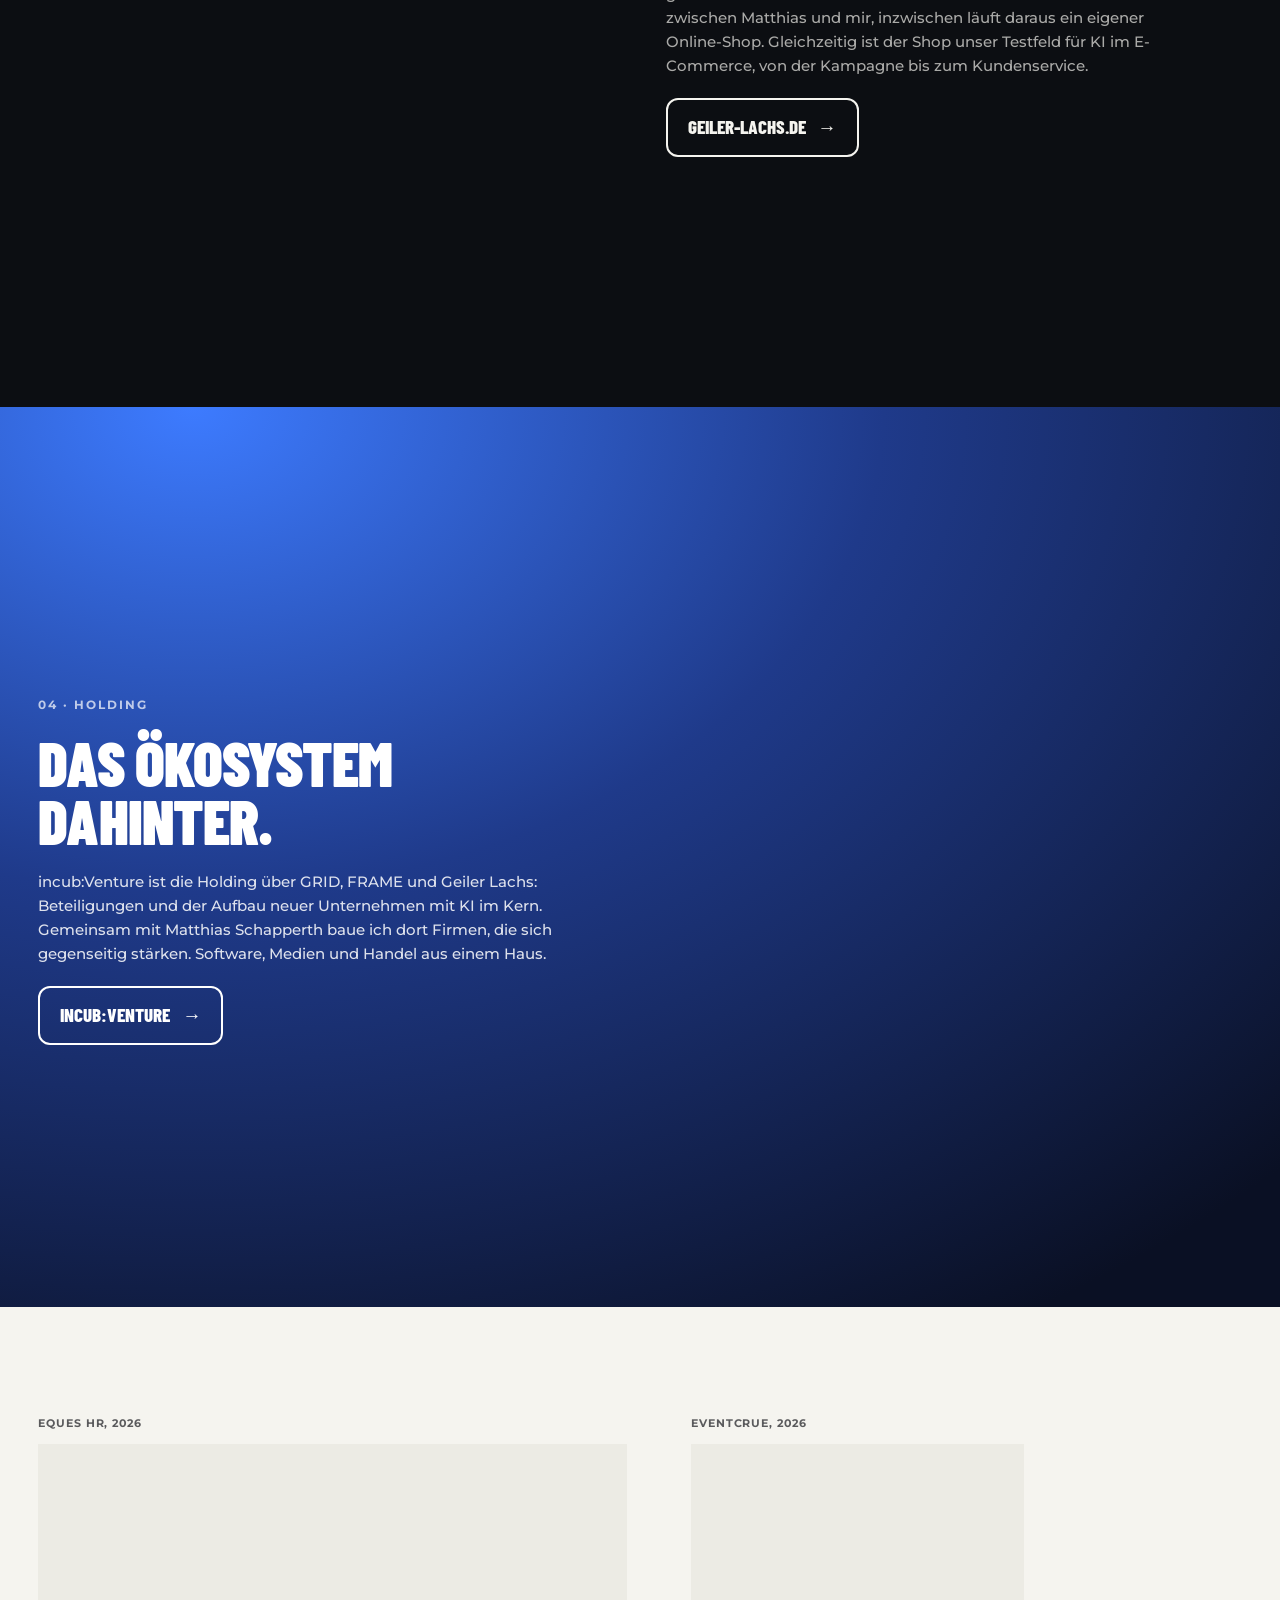
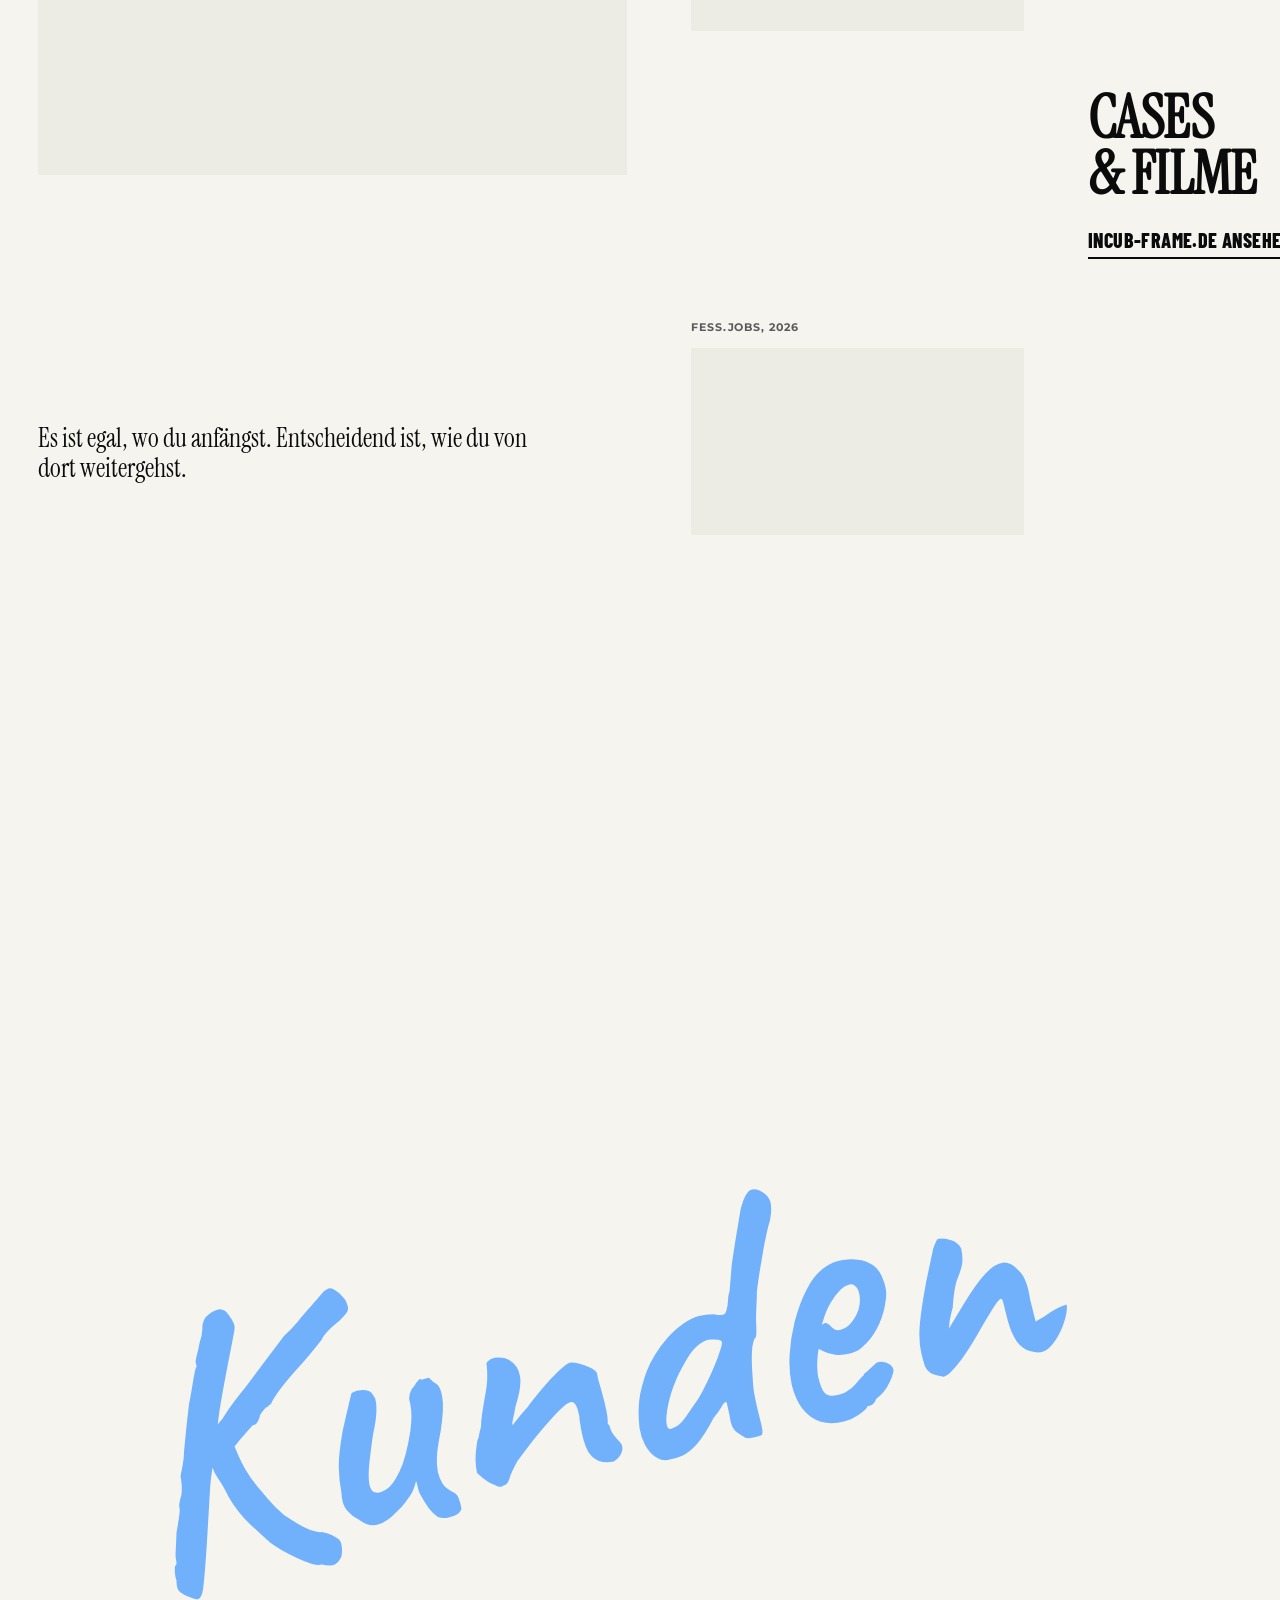
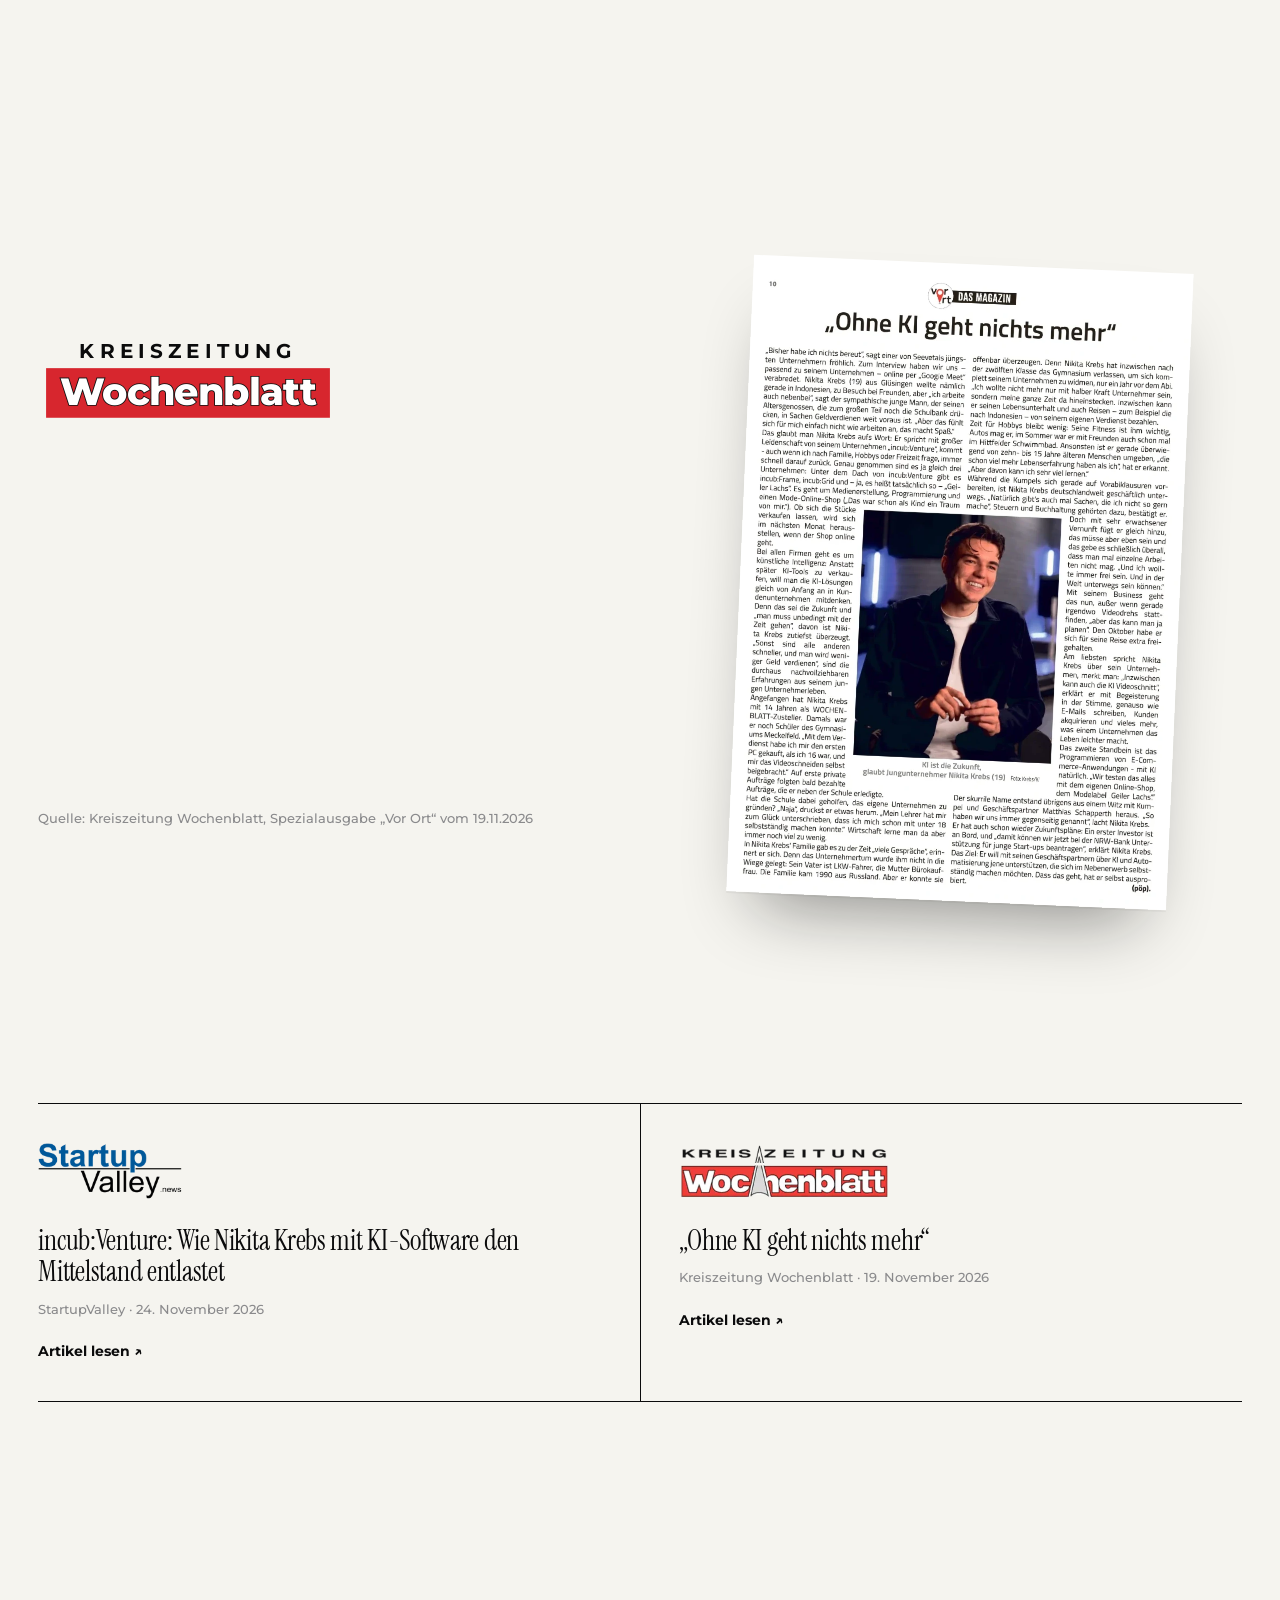
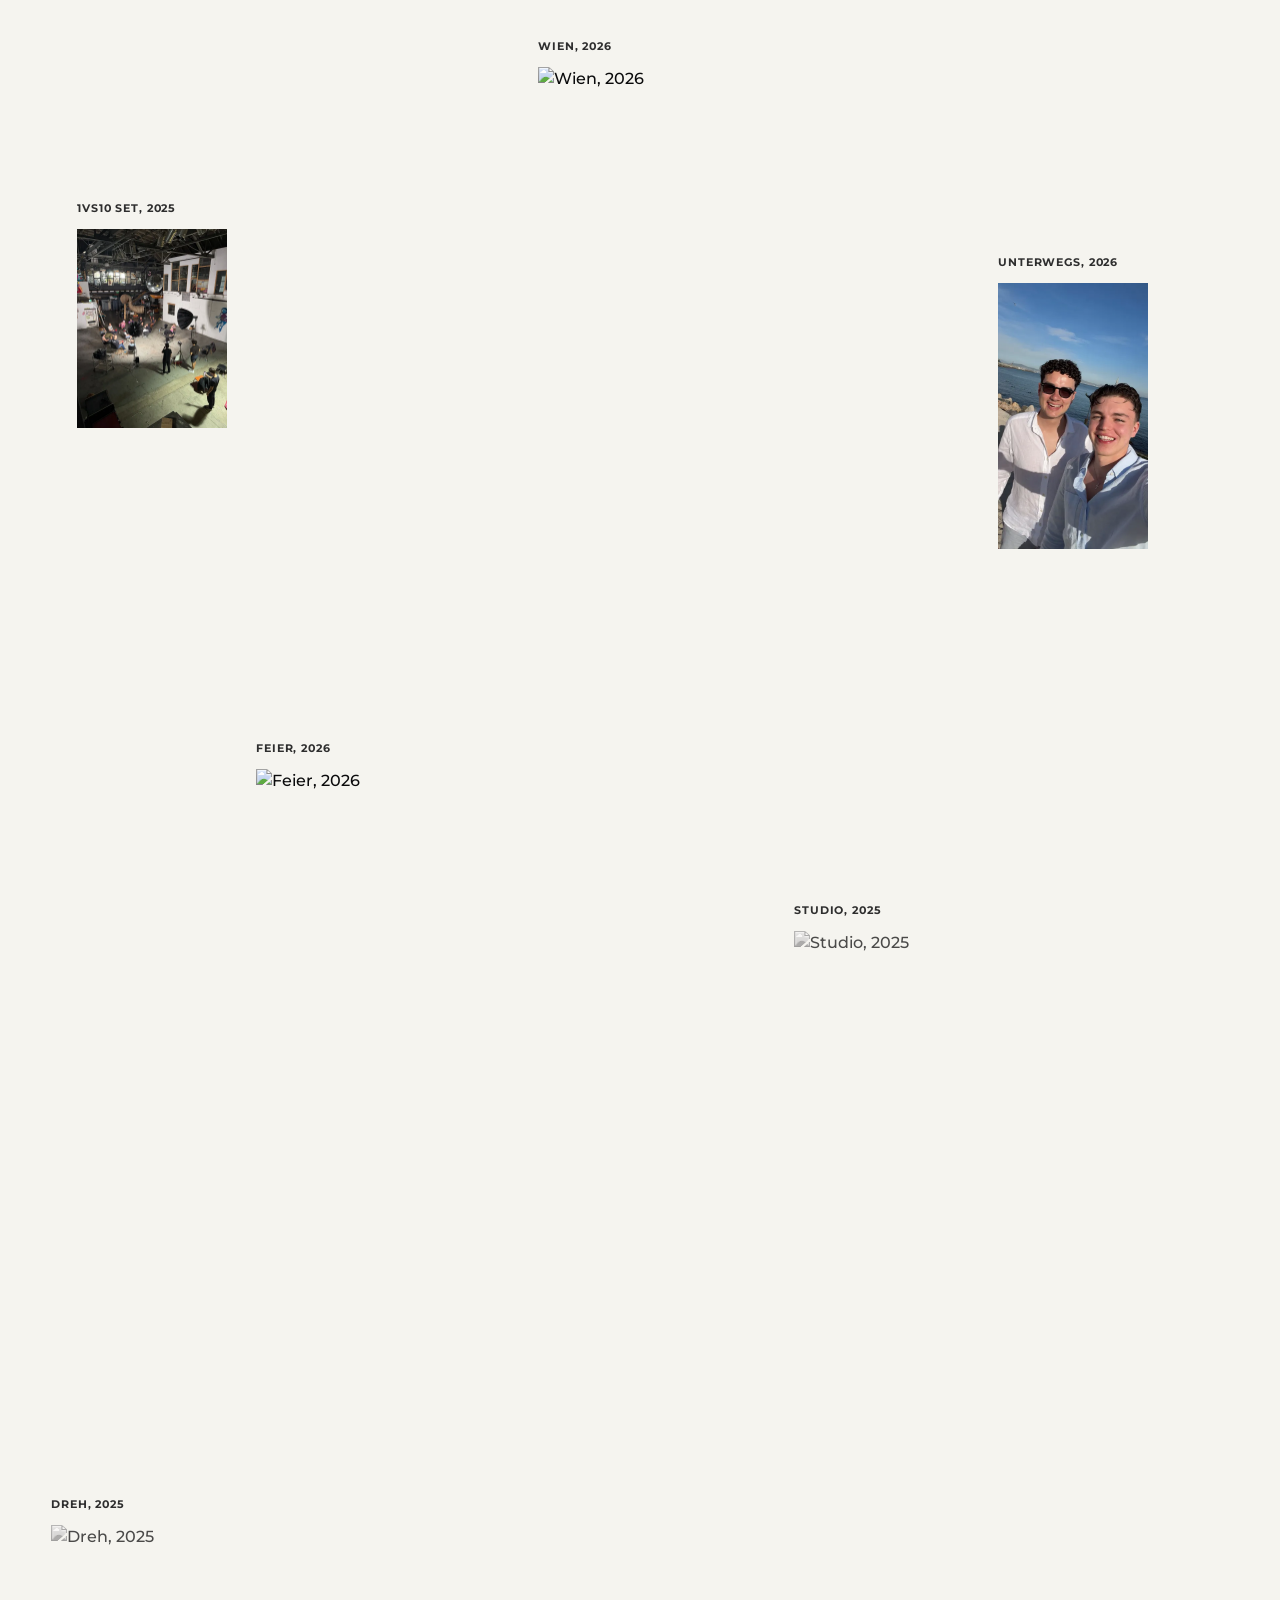
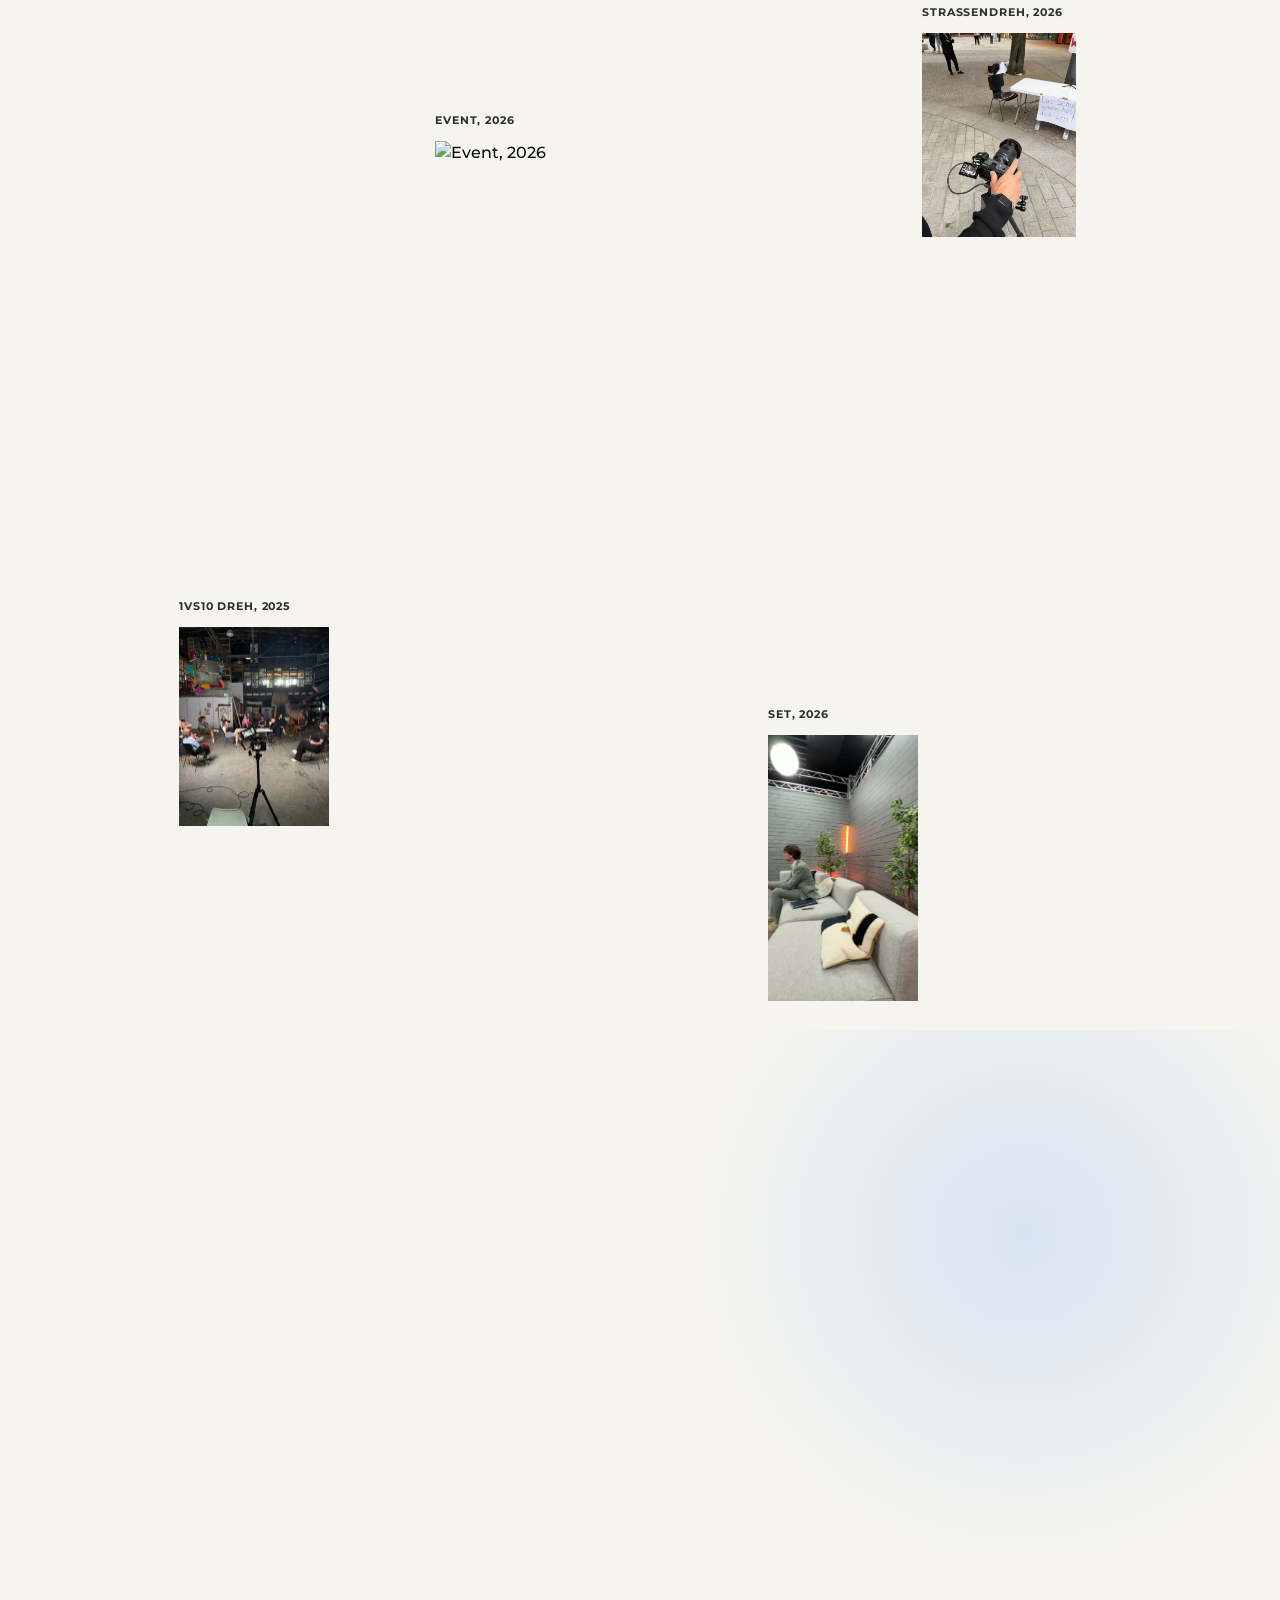
==== commit aae0847c: "Presse: Übersicht „In den Medien“ mit StartupValley und Wochenblatt Co-Authored-By: Claude Opus 5.5 " ====
--- a/index.html
+++ b/index.html
@@ -21,6 +21,7 @@
 <link rel="preconnect" href="https://fonts.gstatic.com" crossorigin>
 <link href="https://fonts.googleapis.com/css2?family=Barlow+Condensed:wght@600;700;800;900&family=Montserrat:wght@400;500;600;700&family=Caveat:wght@600&family=Instrument+Serif:ital@0;1&display=swap" rel="stylesheet">
 <link rel="stylesheet" href="style.css">
+<script defer src="https://incub-analytics.vercel.app/script.js" data-website-id="94a50aa5-68bb-46a4-917b-a9aa6538c600" data-domains="nikitakrebs.de,www.nikitakrebs.de"></script>
 </head>
 <body>
 <div class="preloader" data-preloader>
@@ -33,11 +34,11 @@
     <img src="assets/img/nk-mark.png" alt="NK" width="1483" height="938">
   </a>
   <div class="nav__right">
-    <a class="btn btn--accent nav__cta" href="mailto:n.krebs@incub.live">
+    <a data-umami-event="kontakt-nav" class="btn btn--accent nav__cta" href="mailto:n.krebs@incub.live">
       <svg width="18" height="18" viewBox="0 0 24 24" fill="none" stroke="currentColor" stroke-width="2.2" stroke-linecap="round" stroke-linejoin="round"><path d="M4 4h16v16H4z"/><path d="m4 8 8 6 8-6"/></svg>
       <span>Kontakt</span>
     </a>
-    <button class="nav__burger" data-menu-toggle aria-label="Menü öffnen" aria-expanded="false">
+    <button class="nav__burger" data-umami-event="menu-open" data-menu-toggle aria-label="Menü öffnen" aria-expanded="false">
       <span></span><span></span>
     </button>
   </div>
@@ -47,16 +48,16 @@
 <div class="menu" data-menu aria-hidden="true">
   <div class="menu__inner">
     <nav class="menu__links">
-      <a href="#weg" data-menu-link data-img="assets/img/poster-weg-reisevideos.jpg"><small>01</small>Der Weg</a>
-      <a href="#ventures" data-menu-link data-img="assets/img/poster-weg-frame.jpg"><small>02</small>Firmen</a>
-      <a href="#arbeiten" data-menu-link data-img="assets/img/poster-work-eques-hr.jpg"><small>03</small>Cases</a>
-      <a href="#galerie" data-menu-link data-img="assets/gallery/g13.jpg"><small>04</small>Galerie</a>
-      <a href="#kontakt" data-menu-link data-img="assets/gallery/g13.jpg"><small>05</small>Kontakt</a>
+      <a href="#weg" data-umami-event="menu-weg" data-menu-link data-img="assets/img/poster-weg-reisevideos.jpg"><small>01</small>Der Weg</a>
+      <a href="#ventures" data-umami-event="menu-ventures" data-menu-link data-img="assets/img/poster-weg-frame.jpg"><small>02</small>Firmen</a>
+      <a href="#arbeiten" data-umami-event="menu-arbeiten" data-menu-link data-img="assets/img/poster-work-eques-hr.jpg"><small>03</small>Cases</a>
+      <a href="#galerie" data-umami-event="menu-galerie" data-menu-link data-img="assets/gallery/g13.jpg"><small>04</small>Galerie</a>
+      <a href="#kontakt" data-umami-event="menu-kontakt" data-menu-link data-img="assets/gallery/g13.jpg"><small>05</small>Kontakt</a>
     </nav>
     <div class="menu__foot">
-      <a href="https://www.instagram.com/nikita.krbs/" target="_blank" rel="noopener">Instagram</a>
-      <a href="https://www.linkedin.com/in/nikita-krebs-a7625b337/" target="_blank" rel="noopener">LinkedIn</a>
-      <a href="mailto:n.krebs@incub.live">n.krebs@incub.live</a>
+      <a data-umami-event="social-instagram" href="https://www.instagram.com/nikita.krbs/" target="_blank" rel="noopener">Instagram</a>
+      <a data-umami-event="social-linkedin" href="https://www.linkedin.com/in/nikita-krebs-a7625b337/" target="_blank" rel="noopener">LinkedIn</a>
+      <a data-umami-event="kontakt-mail" href="mailto:n.krebs@incub.live">n.krebs@incub.live</a>
     </div>
   </div>
 </div>
@@ -170,14 +171,14 @@
     <h2 class="sec-h" data-reveal>Ein Venture,<br>drei Firmen.</h2>
   </div>
   <div class="org" data-org>
-    <a class="org__root" href="https://incub-venture-website.vercel.app" target="_blank" rel="noopener" data-org-root>
+    <a data-umami-event="firma-venture" class="org__root" href="https://incub-venture-website.vercel.app" target="_blank" rel="noopener" data-org-root>
       <img class="org__mark" src="assets/img/incub-venture-mark.png" alt="" width="160" height="145">
       <span class="org__name">incub:Venture GmbH</span>
       <span class="org__meta">Beteiligungen &amp; Aufbau neuer Firmen</span>
     </a>
     <svg class="org__lines" aria-hidden="true" data-org-lines><path pathLength="1"/><path pathLength="1"/><path pathLength="1"/></svg>
     <div class="ventures__grid">
-      <a class="venture" href="https://incubgrid.io" target="_blank" rel="noopener" data-venture>
+      <a data-umami-event="firma-grid" class="venture" href="https://incubgrid.io" target="_blank" rel="noopener" data-venture>
         <div class="venture__media venture__media--light">
           <video muted loop playsinline preload="none" data-autoplay poster="assets/img/poster-grid-imagefilm.webp"><source src="assets/video/grid-imagefilm.mp4" type="video/mp4"></video>
         </div>
@@ -188,7 +189,7 @@
           <span class="venture__btn">Mehr erfahren <i>→</i></span>
         </div>
       </a>
-      <a class="venture" href="https://incub-frame.de" target="_blank" rel="noopener" data-venture>
+      <a data-umami-event="firma-frame" class="venture" href="https://incub-frame.de" target="_blank" rel="noopener" data-venture>
         <div class="venture__media">
           <video muted loop playsinline preload="none" data-autoplay poster="assets/img/poster-ablauf-drehtag.webp"><source src="assets/video/ablauf-drehtag.mp4" type="video/mp4"></video>
           <span class="venture__play"><i></i>Showreel ansehen</span>
@@ -200,7 +201,7 @@
           <span class="venture__btn">Mehr erfahren <i>→</i></span>
         </div>
       </a>
-      <a class="venture" href="https://geiler-lachs.de" target="_blank" rel="noopener" data-venture>
+      <a data-umami-event="firma-geiler-lachs" class="venture" href="https://geiler-lachs.de" target="_blank" rel="noopener" data-venture>
         <div class="venture__media">
           <video muted loop playsinline preload="none" data-autoplay poster="assets/img/poster-gl-kampagne.webp"><source src="assets/video/gl-kampagne.mp4" type="video/mp4"></video>
         </div>
@@ -226,7 +227,7 @@
       <span class="explain__eyebrow explain__eyebrow--red">01 · Medienproduktion</span>
       <h2 class="explain__h" data-words>Filme, die im Kopf bleiben.</h2>
       <p class="explain__p" data-lines>Mit incub:FRAME produziere ich Imagefilme, Recruiting-Content und Markenauftritte für mittelständische Unternehmen. Konzept, Dreh und Schnitt aus einer Hand, ohne Agentur-Overhead. Das Ergebnis: Bewegtbild, das nicht im Regal landet, sondern Bewerber und Kunden bringt.</p>
-      <a class="explain__link" href="https://incub-frame.de" target="_blank" rel="noopener">incub-frame.de <i>→</i></a>
+      <a data-umami-event="firma-frame" class="explain__link" href="https://incub-frame.de" target="_blank" rel="noopener">incub-frame.de <i>→</i></a>
     </div>
   </div>
 </section>
@@ -242,7 +243,7 @@
       <span class="explain__eyebrow explain__eyebrow--blue">02 · Software-Agentur</span>
       <h2 class="explain__h" data-words>Den Mittelstand zurück auf die Höhe der Zeit.</h2>
       <p class="explain__p" data-lines>incub:GRID ist eine Software-Agentur für den Mittelstand. Wir analysieren Ihre Abläufe und bauen die Software, die im Alltag tatsächlich Arbeit abnimmt: Automatisierung, KI-Assistenten und individuelle Systeme. Individuell muss nicht mehr teuer heißen.</p>
-      <a class="explain__link" href="https://incubgrid.io" target="_blank" rel="noopener">incubgrid.io <i>→</i></a>
+      <a data-umami-event="firma-grid" class="explain__link" href="https://incubgrid.io" target="_blank" rel="noopener">incubgrid.io <i>→</i></a>
     </div>
   </div>
 </section>
@@ -257,7 +258,7 @@
       <span class="explain__eyebrow explain__eyebrow--lachs">03 · Handel</span>
       <h2 class="explain__h" data-words>Mode, die sich nicht zu ernst nimmt.</h2>
       <p class="explain__p" data-lines>Geiler Lachs ist unser Modelabel: Premium-Shirts mit dem gestickten Lachs im Blazer. Der Name entstand aus einem Witz zwischen Matthias und mir, inzwischen läuft daraus ein eigener Online-Shop. Gleichzeitig ist der Shop unser Testfeld für KI im E-Commerce, von der Kampagne bis zum Kundenservice.</p>
-      <a class="explain__link" href="https://geiler-lachs.de" target="_blank" rel="noopener">geiler-lachs.de <i>→</i></a>
+      <a data-umami-event="firma-geiler-lachs" class="explain__link" href="https://geiler-lachs.de" target="_blank" rel="noopener">geiler-lachs.de <i>→</i></a>
     </div>
   </div>
 </section>
@@ -272,7 +273,7 @@
       <span class="explain__eyebrow explain__eyebrow--white">04 · Holding</span>
       <h2 class="explain__h" data-words>Das Ökosystem dahinter.</h2>
       <p class="explain__p" data-lines>incub:Venture ist die Holding über GRID, FRAME und Geiler Lachs: Beteiligungen und der Aufbau neuer Unternehmen mit KI im Kern. Gemeinsam mit Matthias Schapperth baue ich dort Firmen, die sich gegenseitig stärken. Software, Medien und Handel aus einem Haus.</p>
-      <a class="explain__link" href="https://incub-venture-website.vercel.app" target="_blank" rel="noopener">incub:VENTURE <i>→</i></a>
+      <a data-umami-event="firma-venture" class="explain__link" href="https://incub-venture-website.vercel.app" target="_blank" rel="noopener">incub:VENTURE <i>→</i></a>
     </div>
   </div>
 </section>
@@ -303,7 +304,7 @@
       </div>
       <div class="hz__col hz__col--title">
         <h2 class="hz__title"><span class="hz__title-serif">Cases</span><span class="hz__title-serif">&amp; Filme</span></h2>
-        <a class="hz__follow" href="https://incub-frame.de" target="_blank" rel="noopener">incub-frame.de ansehen</a>
+        <a data-umami-event="firma-frame" class="hz__follow" href="https://incub-frame.de" target="_blank" rel="noopener">incub-frame.de ansehen</a>
       </div>
       <div class="hz__col">
       <figure class="hz__case hz__case--l hz__case--mid">
@@ -395,19 +396,36 @@
       <blockquote class="press__h" data-reveal>„Ohne KI geht nichts mehr“</blockquote>
       <p class="press__p" data-reveal>Porträt im Magazin „Vor Ort“ der Kreiszeitung Wochenblatt: vom Zeitungsboten mit 14 über den Abschied vom Gymnasium bis zu drei Firmen, die alle auf KI setzen.</p>
       <div class="press__actions" data-reveal>
-        <a class="btn btn--accent" href="https://epaper.kreiszeitung-wochenblatt.de/p/spezialausgaben/19-11-26/r/6/10-11/10424/2518196" target="_blank" rel="noopener">Im E-Paper lesen</a>
-        <button class="press__zoom" type="button" data-press-open>Ausschnitt vergrößern</button>
+        <a data-umami-event="presse-epaper" class="btn btn--accent" href="https://epaper.kreiszeitung-wochenblatt.de/p/spezialausgaben/19-11-26/r/6/10-11/10424/2518196" target="_blank" rel="noopener">Im E-Paper lesen</a>
+        <button class="press__zoom" type="button" data-press-open data-umami-event="presse-ausschnitt">Ausschnitt vergrößern</button>
       </div>
       <p class="press__src">Quelle: Kreiszeitung Wochenblatt, Spezialausgabe „Vor Ort“ vom 19.11.2026</p>
     </div>
-    <button class="press__clip" type="button" data-press-open data-press-clip aria-label="Zeitungsartikel vergrößern">
+    <button class="press__clip" type="button" data-umami-event="presse-ausschnitt" data-press-open data-press-clip aria-label="Zeitungsartikel vergrößern">
       <img src="assets/img/press-wochenblatt.webp" alt="Zeitungsartikel „Ohne KI geht nichts mehr“ über Nikita Krebs im Magazin Vor Ort" width="812" height="1176" loading="lazy">
     </button>
+  </div>
+  <div class="press__media">
+    <h3 class="press__media-h" data-reveal>In den Medien</h3>
+    <div class="press__media-grid">
+      <a class="press__item" href="https://startupvalley.news/de/incub-venture-unternehmen-software-ki/" target="_blank" rel="noopener" data-umami-event="presse-startupvalley">
+        <span class="press__item-logo"><img src="assets/presse/startupvalley-auf-hell.webp" alt="StartupValley" width="460" height="180" loading="lazy"></span>
+        <span class="press__item-t">incub:Venture: Wie Nikita Krebs mit KI-Software den Mittelstand entlastet</span>
+        <span class="press__item-m">StartupValley · 24. November 2026</span>
+        <span class="press__item-l">Artikel lesen ↗</span>
+      </a>
+      <a class="press__item" href="https://epaper.kreiszeitung-wochenblatt.de/p/spezialausgaben/19-11-26/r/6/10-11/10424/2518196" target="_blank" rel="noopener" data-umami-event="presse-epaper">
+        <span class="press__item-logo"><img src="assets/presse/wochenblatt-auf-hell.webp" alt="Kreiszeitung Wochenblatt" width="421" height="112" loading="lazy"></span>
+        <span class="press__item-t">„Ohne KI geht nichts mehr“</span>
+        <span class="press__item-m">Kreiszeitung Wochenblatt · 19. November 2026</span>
+        <span class="press__item-l">Artikel lesen ↗</span>
+      </a>
+    </div>
   </div>
   <dialog class="press__dialog" data-press-dialog data-lenis-prevent>
     <button class="press__close" type="button" data-press-close aria-label="Schließen">×</button>
     <img src="assets/img/press-wochenblatt.webp" alt="Zeitungsartikel in voller Größe" width="812" height="1176">
-    <a class="press__dlg-link" href="https://epaper.kreiszeitung-wochenblatt.de/p/spezialausgaben/19-11-26/r/6/10-11/10424/2518196" target="_blank" rel="noopener">Originalartikel im E-Paper öffnen ↗</a>
+    <a data-umami-event="presse-epaper" class="press__dlg-link" href="https://epaper.kreiszeitung-wochenblatt.de/p/spezialausgaben/19-11-26/r/6/10-11/10424/2518196" target="_blank" rel="noopener">Originalartikel im E-Paper öffnen ↗</a>
   </dialog>
 </section>
 
@@ -464,11 +482,11 @@
     <h2 class="callout__h" data-reveal>Lass uns etwas<br><em>bauen.</em></h2>
     <p class="callout__p" data-reveal>30 Minuten, kein Pitch. Für Medienproduktionen, Software oder ein erstes Gespräch.</p>
     <div class="callout__actions" data-reveal>
-      <a class="btn btn--accent btn--lg" href="mailto:n.krebs@incub.live">n.krebs@incub.live</a>
-      <a class="btn btn--ghost btn--lg" href="https://www.instagram.com/nikita.krbs/" target="_blank" rel="noopener">Instagram</a>
-      <a class="btn btn--ghost btn--lg" href="https://www.linkedin.com/in/nikita-krebs-a7625b337/" target="_blank" rel="noopener">LinkedIn</a>
-    </div>
-    <p class="callout__mail" data-reveal>Kontaktieren Sie mich unter <a href="mailto:n.krebs@incub.live">n.krebs@incub.live</a></p>
+      <a data-umami-event="kontakt-button" class="btn btn--accent btn--lg" href="mailto:n.krebs@incub.live">n.krebs@incub.live</a>
+      <a data-umami-event="social-instagram" class="btn btn--ghost btn--lg" href="https://www.instagram.com/nikita.krbs/" target="_blank" rel="noopener">Instagram</a>
+      <a data-umami-event="social-linkedin" class="btn btn--ghost btn--lg" href="https://www.linkedin.com/in/nikita-krebs-a7625b337/" target="_blank" rel="noopener">LinkedIn</a>
+    </div>
+    <p class="callout__mail" data-reveal>Kontaktieren Sie mich unter <a data-umami-event="kontakt-textlink" href="mailto:n.krebs@incub.live">n.krebs@incub.live</a></p>
   </div>
 </section>
 
@@ -483,9 +501,9 @@
       <span class="footer__big footer__big--2" data-split>KREBS</span>
     </div>
     <div class="footer__cols">
-      <div><h4>Marken</h4><a href="https://incub-frame.de" target="_blank" rel="noopener">incub:FRAME</a><a href="https://incubgrid.io" target="_blank" rel="noopener">incub:GRID</a><a href="https://incub-venture-website.vercel.app" target="_blank" rel="noopener">incub:VENTURE</a></div>
-      <div><h4>Social</h4><a href="https://www.instagram.com/nikita.krbs/" target="_blank" rel="noopener">Instagram</a><a href="https://www.linkedin.com/in/nikita-krebs-a7625b337/" target="_blank" rel="noopener">LinkedIn</a></div>
-      <div><h4>Kontakt</h4><a href="mailto:n.krebs@incub.live">n.krebs@incub.live</a><span>incub:Venture GmbH i.G.<br>Mittelstraße 11<br>40789 Monheim am Rhein</span></div>
+      <div><h4>Marken</h4><a data-umami-event="firma-frame" href="https://incub-frame.de" target="_blank" rel="noopener">incub:FRAME</a><a data-umami-event="firma-grid" href="https://incubgrid.io" target="_blank" rel="noopener">incub:GRID</a><a data-umami-event="firma-venture" href="https://incub-venture-website.vercel.app" target="_blank" rel="noopener">incub:VENTURE</a></div>
+      <div><h4>Social</h4><a data-umami-event="social-instagram" href="https://www.instagram.com/nikita.krbs/" target="_blank" rel="noopener">Instagram</a><a data-umami-event="social-linkedin" href="https://www.linkedin.com/in/nikita-krebs-a7625b337/" target="_blank" rel="noopener">LinkedIn</a></div>
+      <div><h4>Kontakt</h4><a data-umami-event="kontakt-mail" href="mailto:n.krebs@incub.live">n.krebs@incub.live</a><span>incub:Venture GmbH i.G.<br>Mittelstraße 11<br>40789 Monheim am Rhein</span></div>
     </div>
   </div>
   <div class="footer__bottom">
--- a/style.css
+++ b/style.css
@@ -583,3 +583,65 @@
 .callout__mail{margin-top:28px;font-size:clamp(15px,1.2vw,18px);color:var(--ink-2)}
 .callout__mail a{color:var(--ink);font-weight:700;border-bottom:1.5px solid var(--ink);padding-bottom:1px;transition:color .2s,border-color .2s}
 .callout__mail a:hover{color:var(--accent-text);border-color:var(--accent-text)}
+
+
+/* ==========================================================================
+   Mobil-Fixes 22.11.
+   ========================================================================== */
+
+/* Menü: geschlossen ganz aus dem Layout, sonst färbt iOS-Safari die untere Leiste schwarz */
+.menu{display:none}
+
+/* Galerie → Kontakt: weicher Übergang aus dem Blau statt harter Kante */
+.callout::before{content:"";position:absolute;inset:0 0 auto 0;height:min(26vh,240px);background:linear-gradient(#1B2540,rgba(27,37,64,0));opacity:0;transition:opacity .9s ease;pointer-events:none;z-index:0}
+.collage.is-dark + .callout::before{opacity:1}
+.callout__inner{z-index:1}
+
+/* Firmenstruktur (incub:Venture + 3 Firmen mit Linien) nur ab Laptop */
+@media (max-width:1024px){
+  .ventures{display:none}
+}
+
+@media (max-width:760px){
+  /* „Kunden“-Schriftzug passt in die Breite */
+  .partners__script{font-size:25vw;left:6%;top:3%}
+
+  /* Galerie: Fotos im Fluss statt übereinander, Zitate dazwischen */
+  .collage__stage{height:auto;display:grid;grid-template-columns:1fr 1fr;grid-auto-flow:row dense;gap:34px 16px;align-items:start;padding:110px var(--gutter) 120px}
+  .collage__item{position:static;width:auto;min-width:0;max-width:none;order:1}
+  .collage__item--l{grid-column:1 / -1}
+  .collage__item:nth-child(n+5){order:3}
+  .collage__item:nth-child(n+8){order:5}
+  .collage__item:nth-child(10){grid-column:1 / -1}
+  .collage__quote{position:static;transform:none;width:auto;grid-column:1 / -1;margin:30px 0}
+  .collage__quote--1{order:2}
+  .collage__quote--2{order:4}
+
+  /* Presse: Logo mittig über dem Artikel, Artikel klein als Vorschau */
+  .press__text{display:contents}
+  .press__inner{justify-items:center;text-align:center;gap:26px}
+  .press__logo{order:-2;margin:0 auto;width:min(240px,64%)}
+  .press__clip{order:-1;width:min(210px,56%);transform:rotate(2deg)}
+  .press__p{margin:0 auto}
+  .press__actions{justify-content:center}
+  .press__src{margin-top:0}
+}
+
+
+/* ---------- Presse: In den Medien (24.11.) ---------- */
+.press__media{max-width:1300px;margin:clamp(70px,9vw,130px) auto 0}
+.press__media-h{font-family:var(--display);font-weight:900;text-transform:uppercase;font-size:clamp(34px,4vw,60px);letter-spacing:-.01em;line-height:.95}
+.press__media-grid{display:grid;grid-template-columns:1fr 1fr;margin-top:clamp(28px,3vw,44px);border-top:1.5px solid var(--ink)}
+.press__item{display:flex;flex-direction:column;padding:clamp(28px,3vw,44px) clamp(20px,3vw,48px) clamp(28px,3vw,44px) 0;border-bottom:1.5px solid var(--ink);color:var(--ink)}
+.press__item + .press__item{border-left:1.5px solid var(--ink);padding-left:clamp(20px,3vw,48px)}
+.press__item-logo{display:flex;align-items:center;height:56px}
+.press__item-logo img{height:100%;width:auto;max-width:220px;object-fit:contain;object-position:left center}
+.press__item-t{margin-top:26px;font-family:var(--serif);font-size:clamp(24px,2.2vw,34px);line-height:1.12;letter-spacing:-.01em}
+.press__item-m{margin-top:12px;font-size:13px;color:var(--ink-3)}
+.press__item-l{margin-top:22px;font-weight:700;font-size:14px;transition:color .25s}
+.press__item:hover .press__item-l{color:var(--accent-text)}
+@media (max-width:760px){
+  .press__media{text-align:left}
+  .press__media-grid{grid-template-columns:1fr}
+  .press__item,.press__item + .press__item{padding-left:0;padding-right:0;border-left:0}
+}
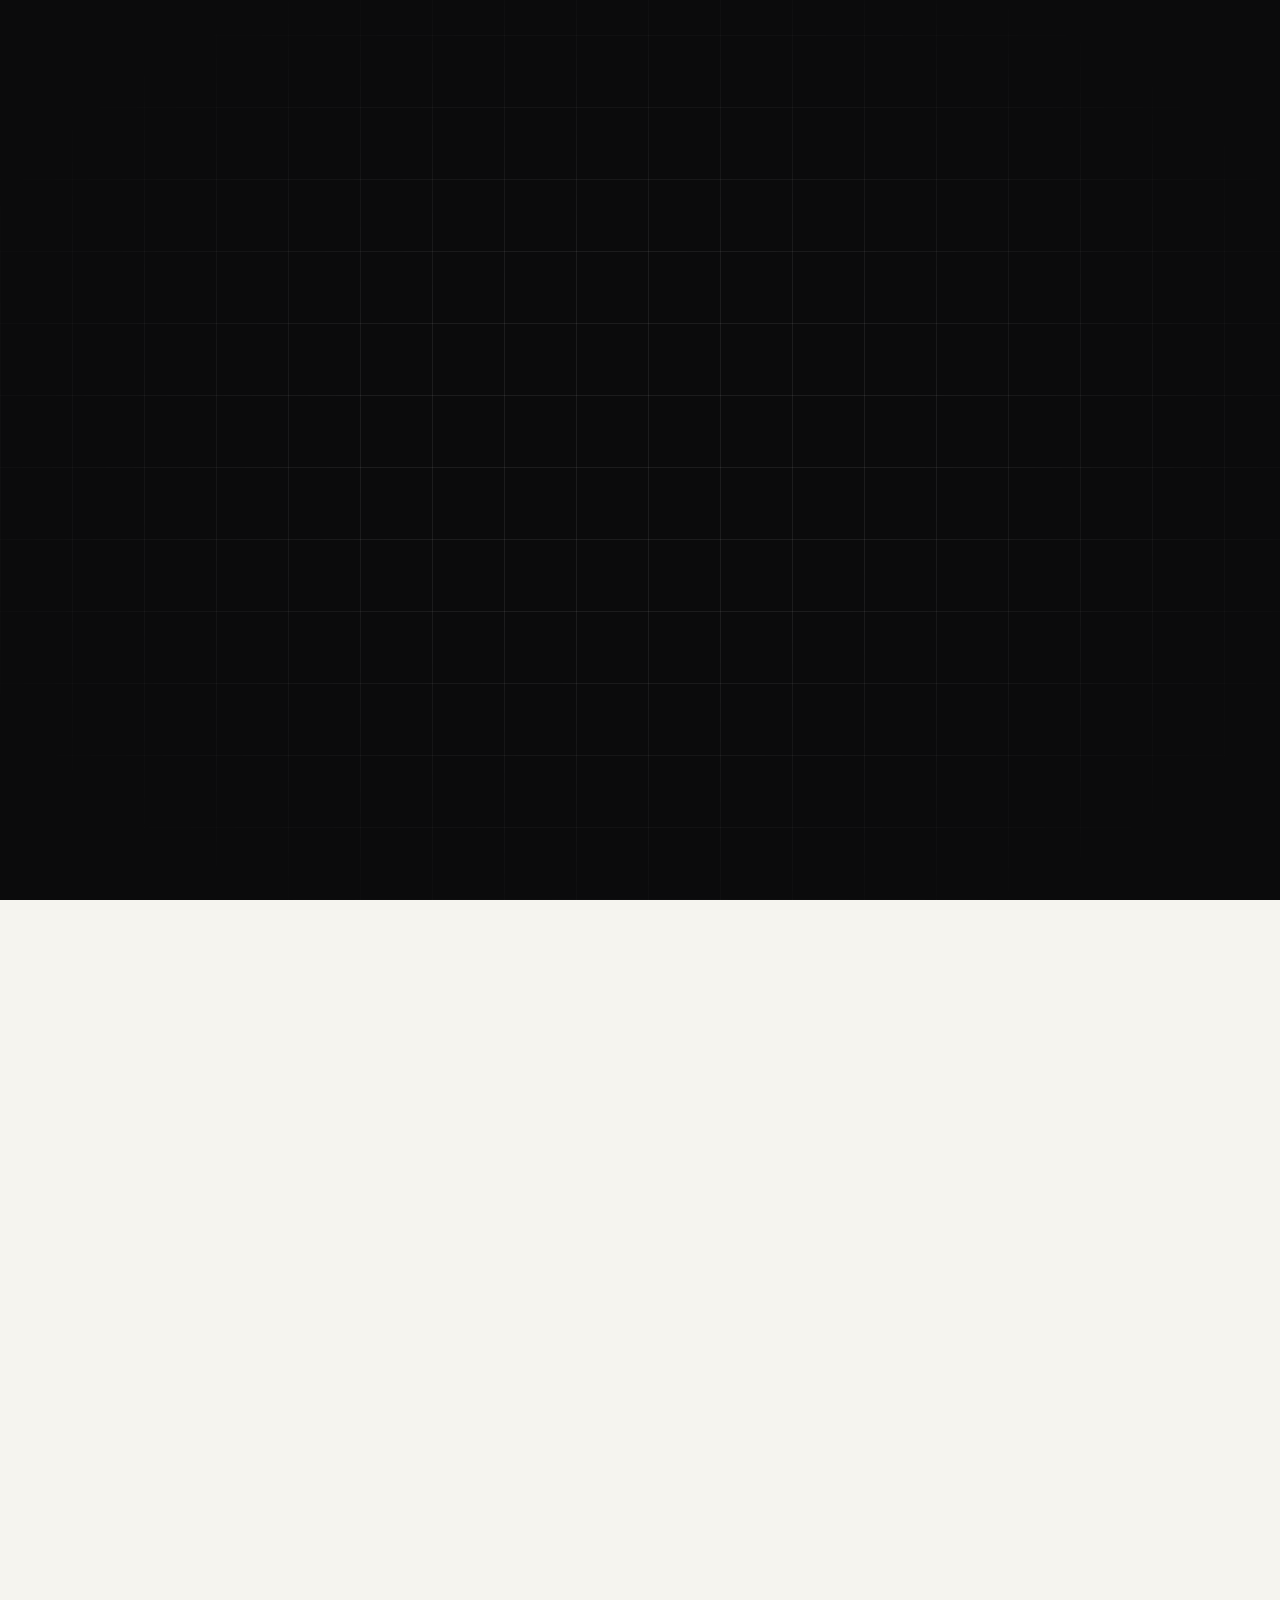
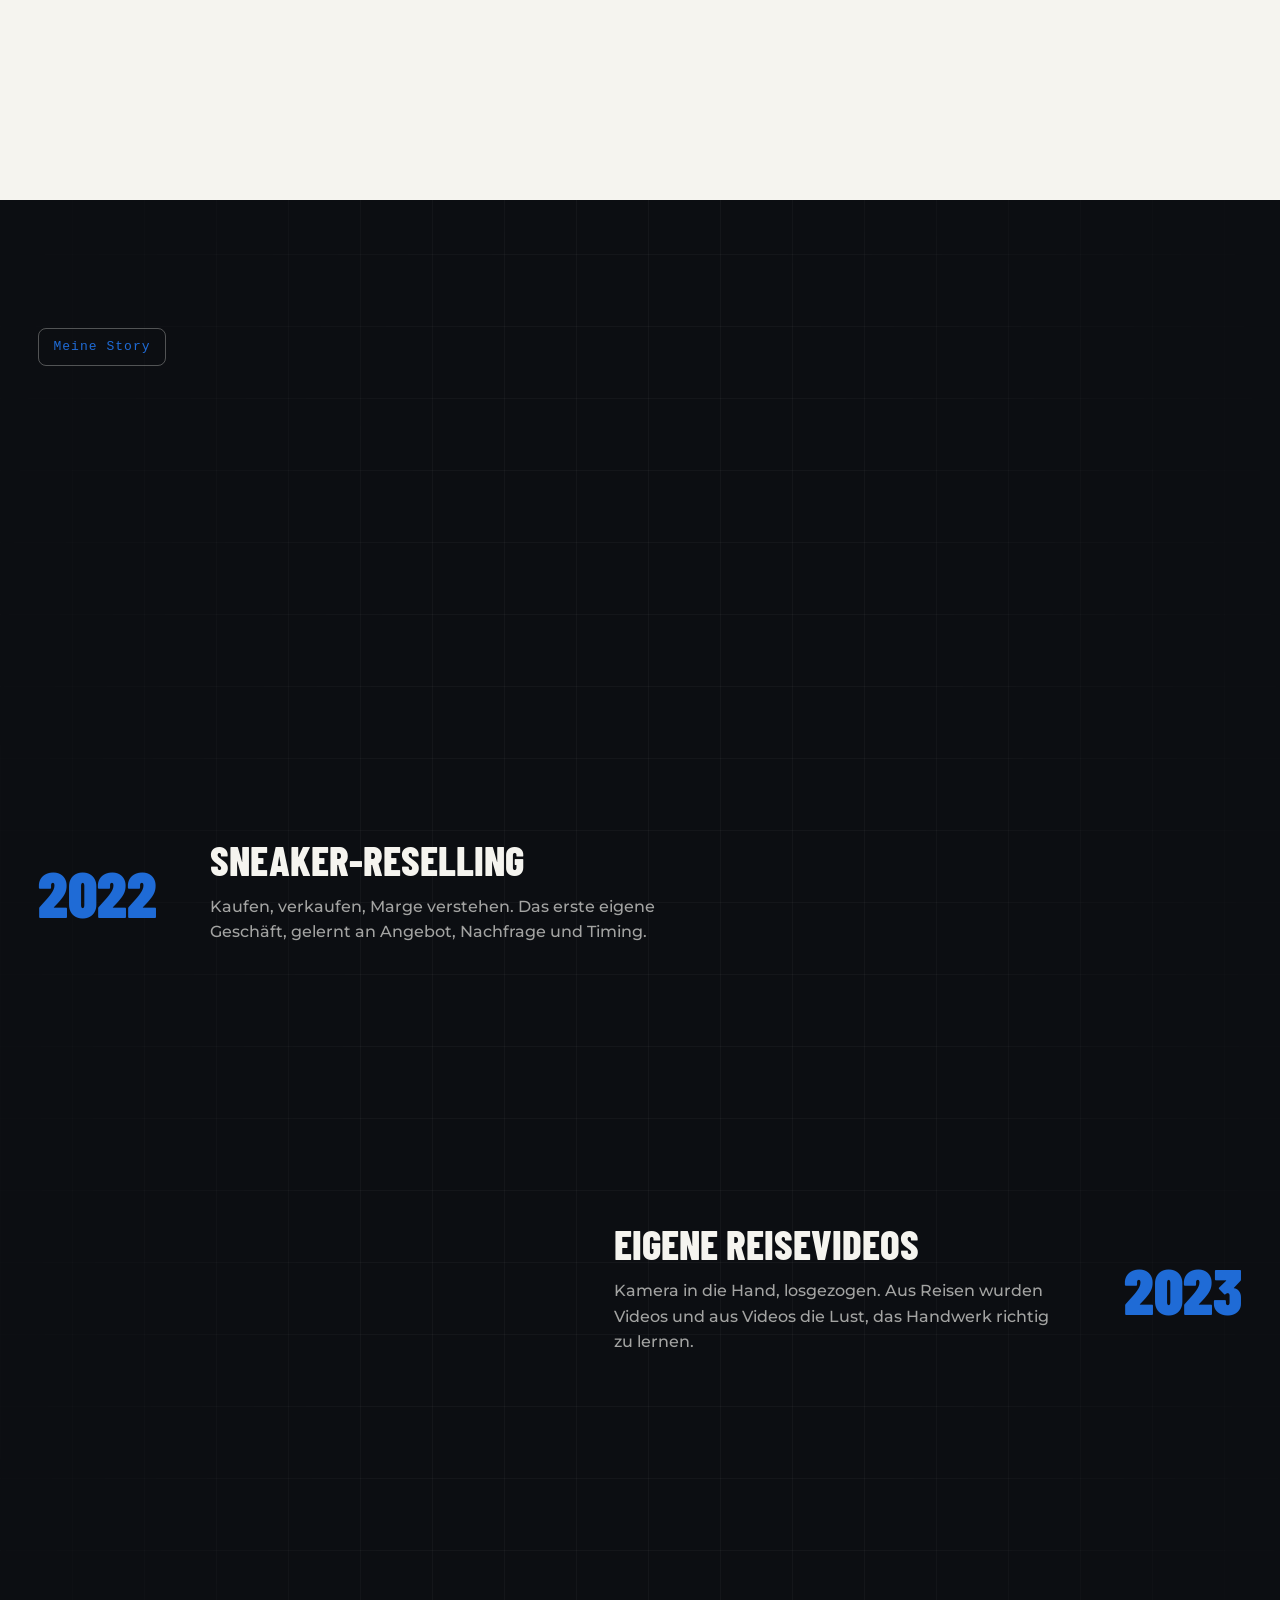
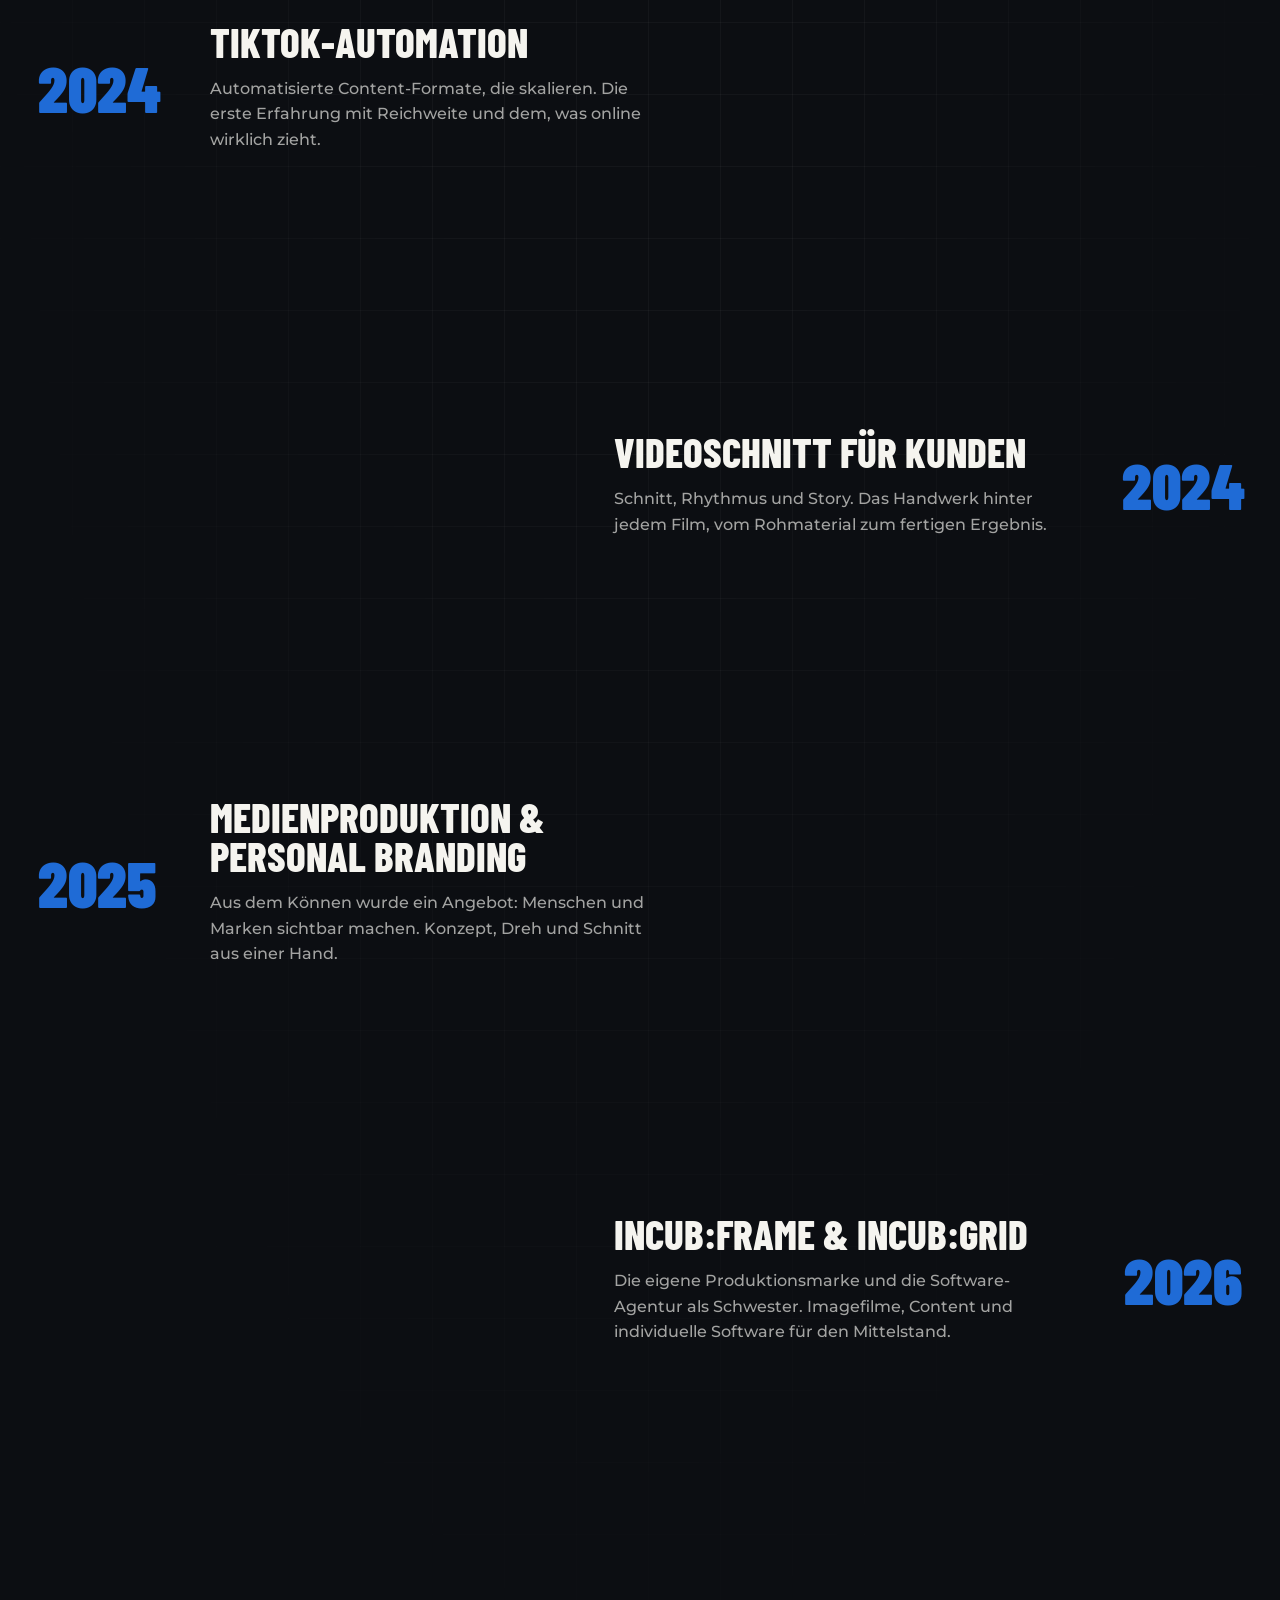
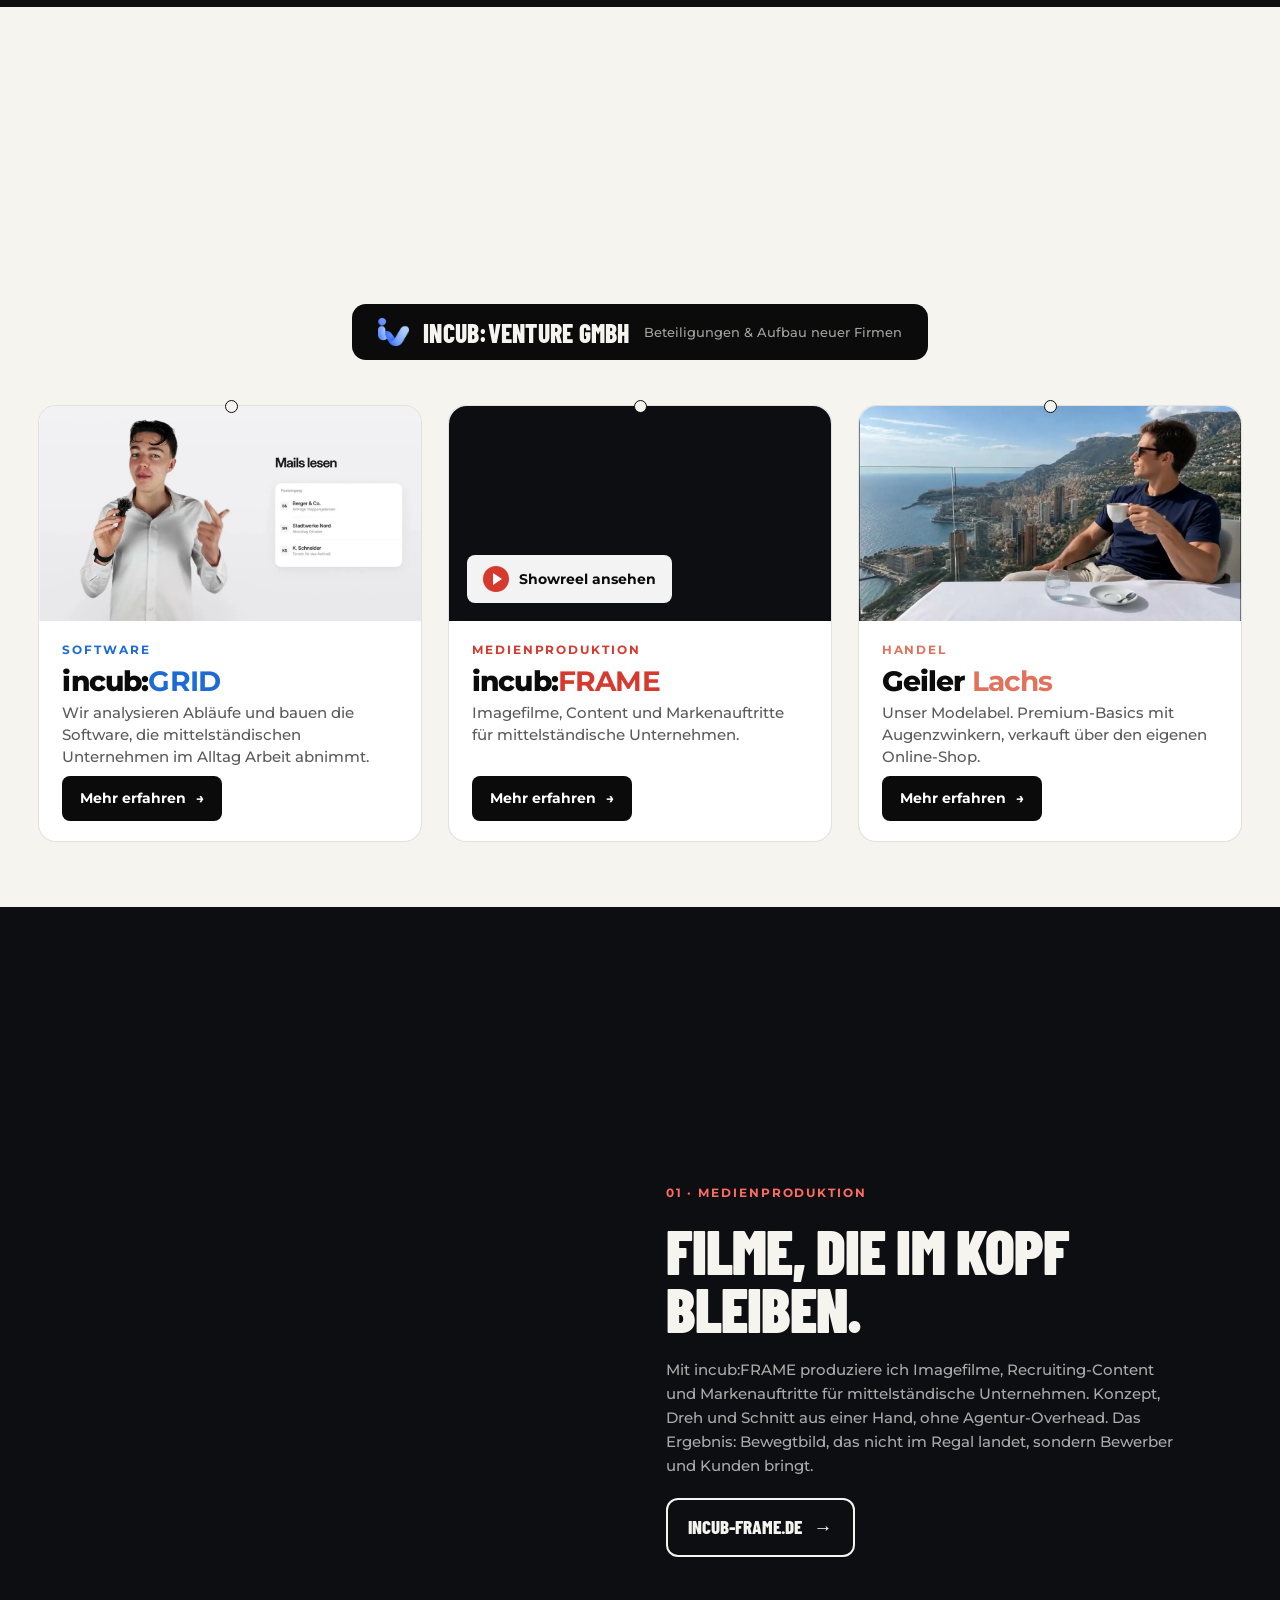
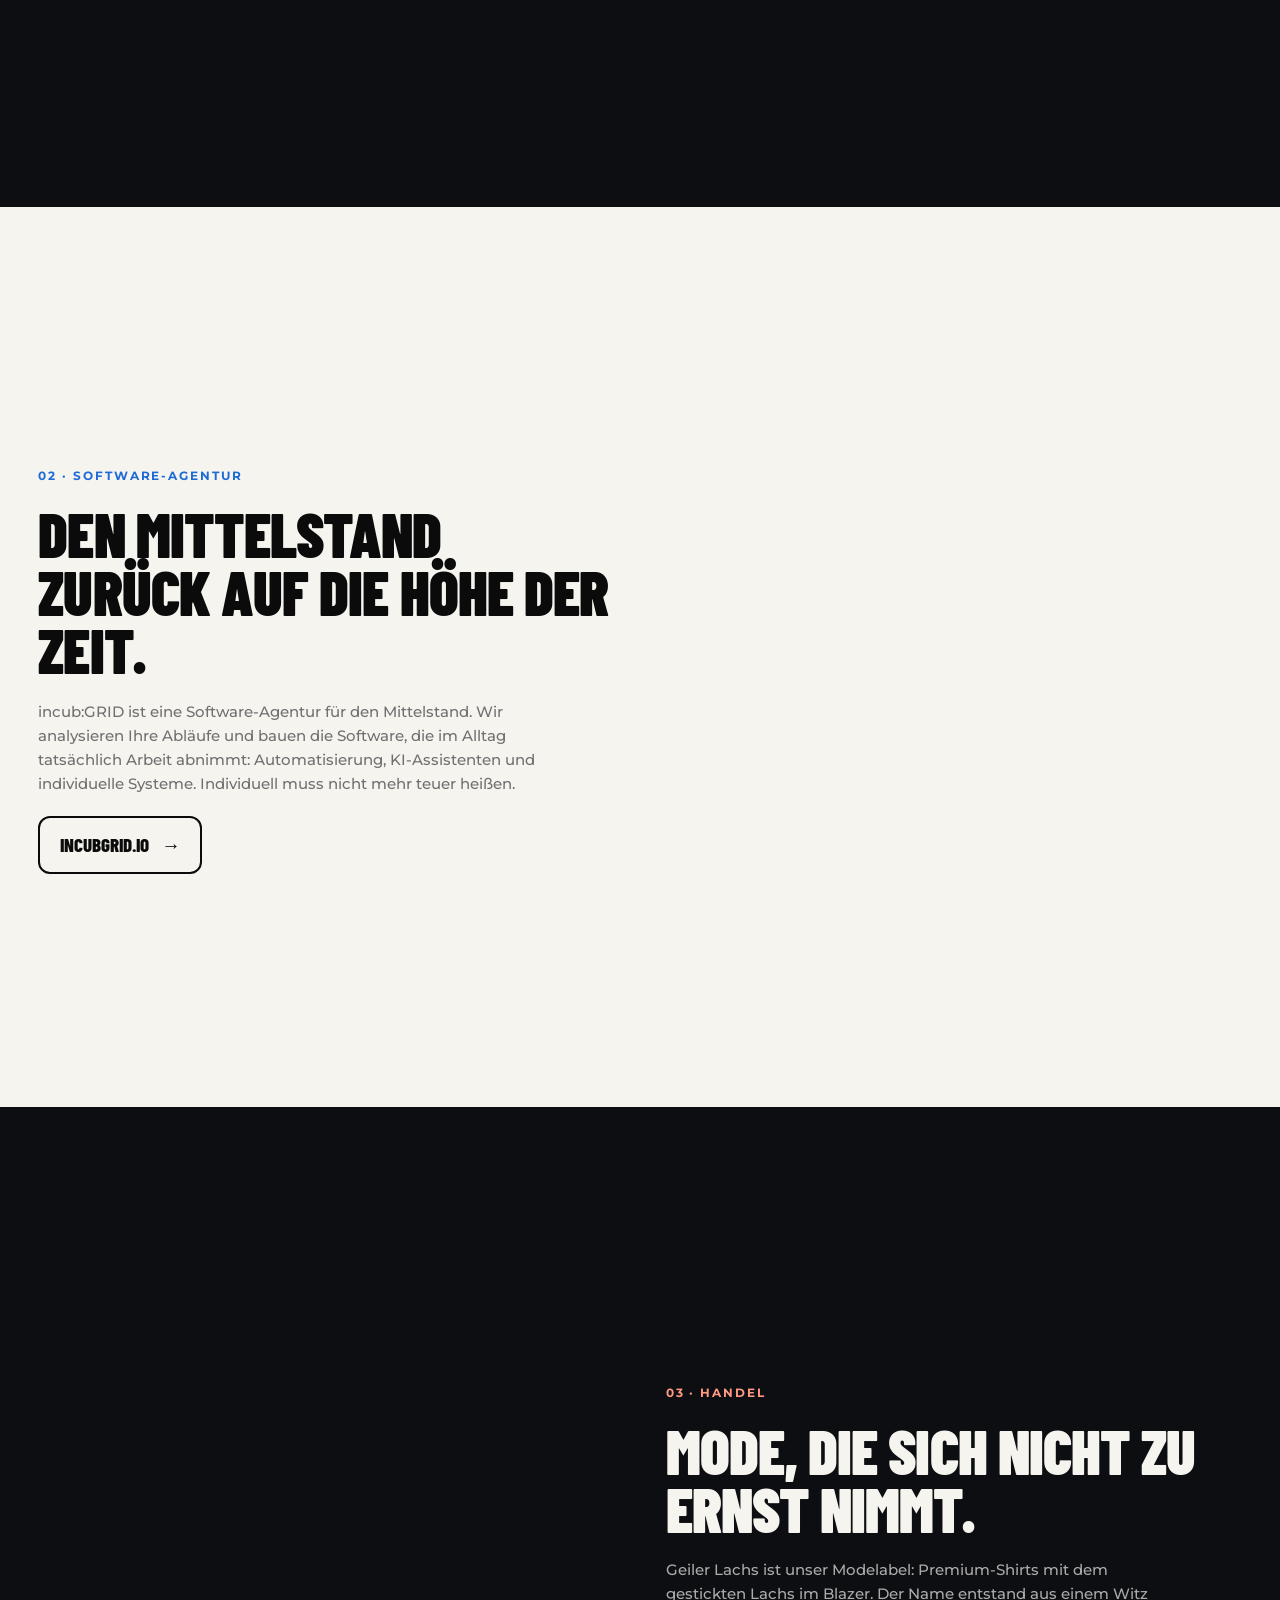
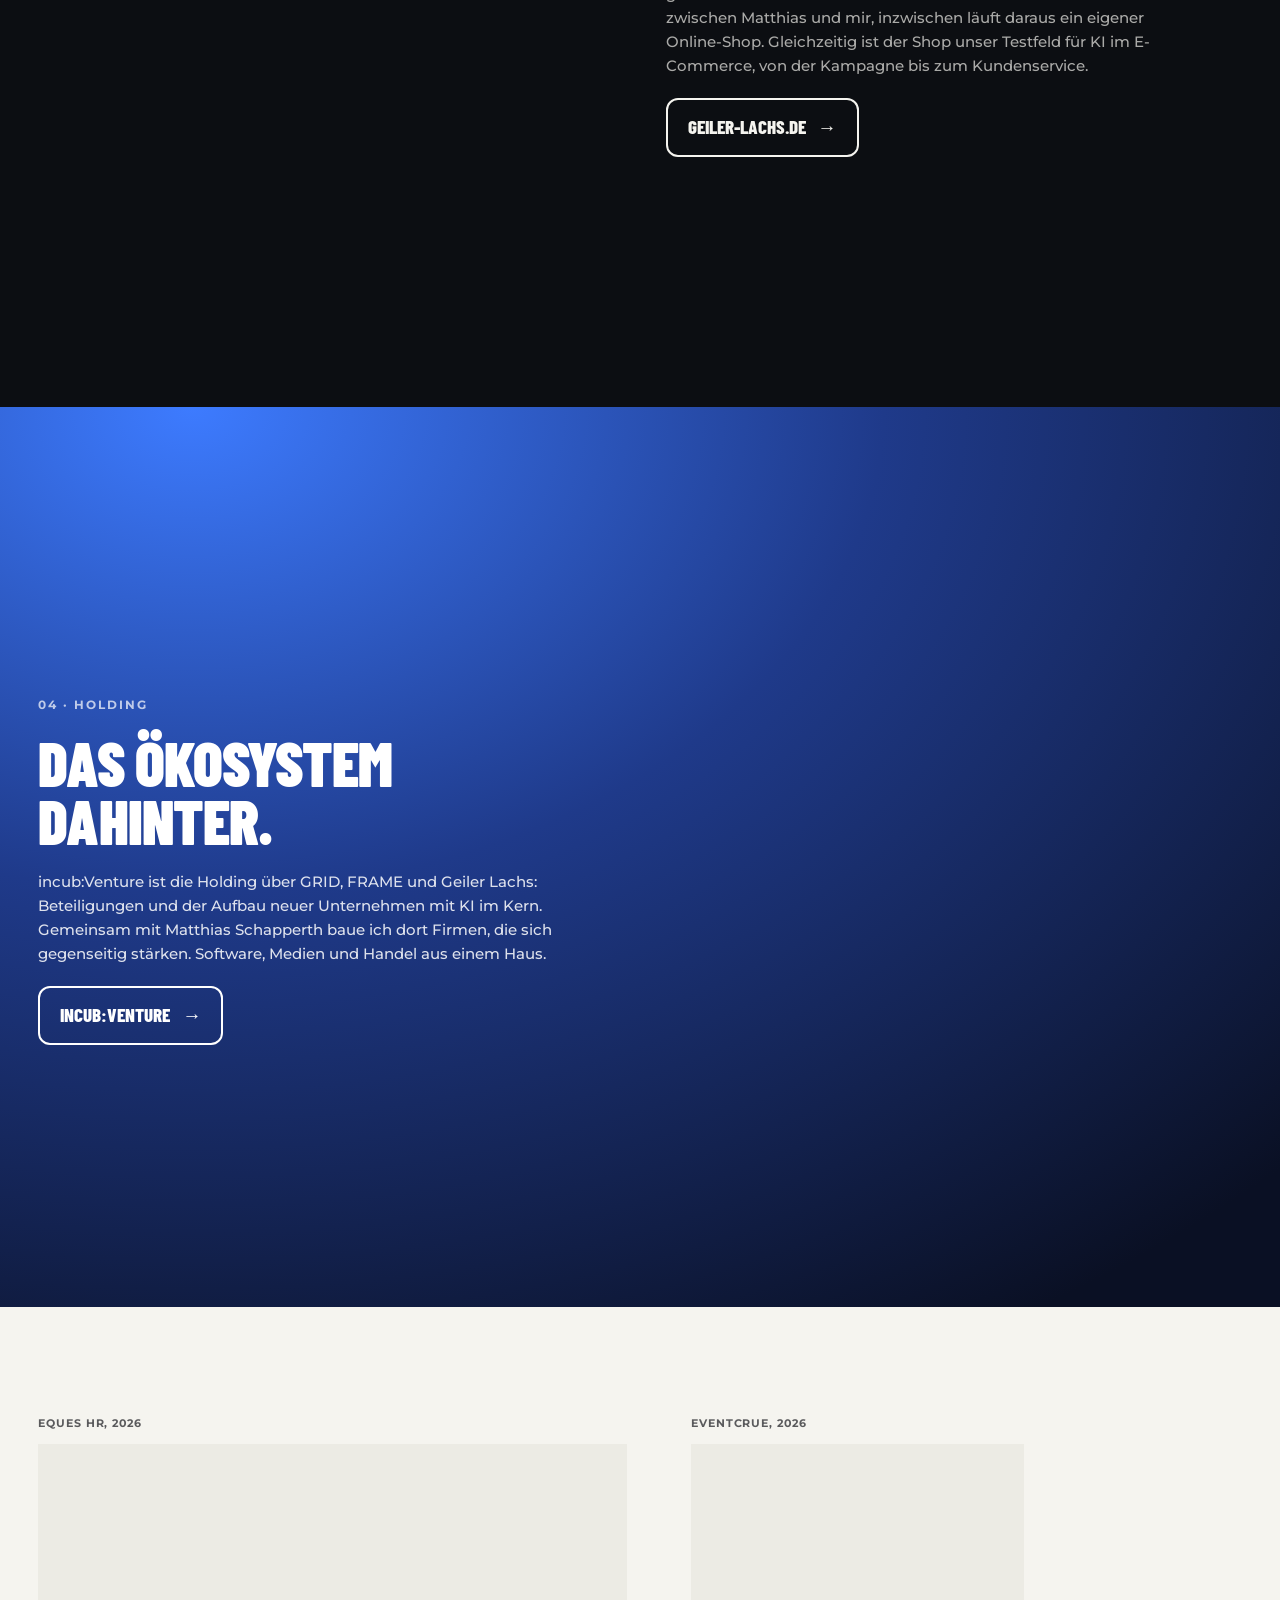
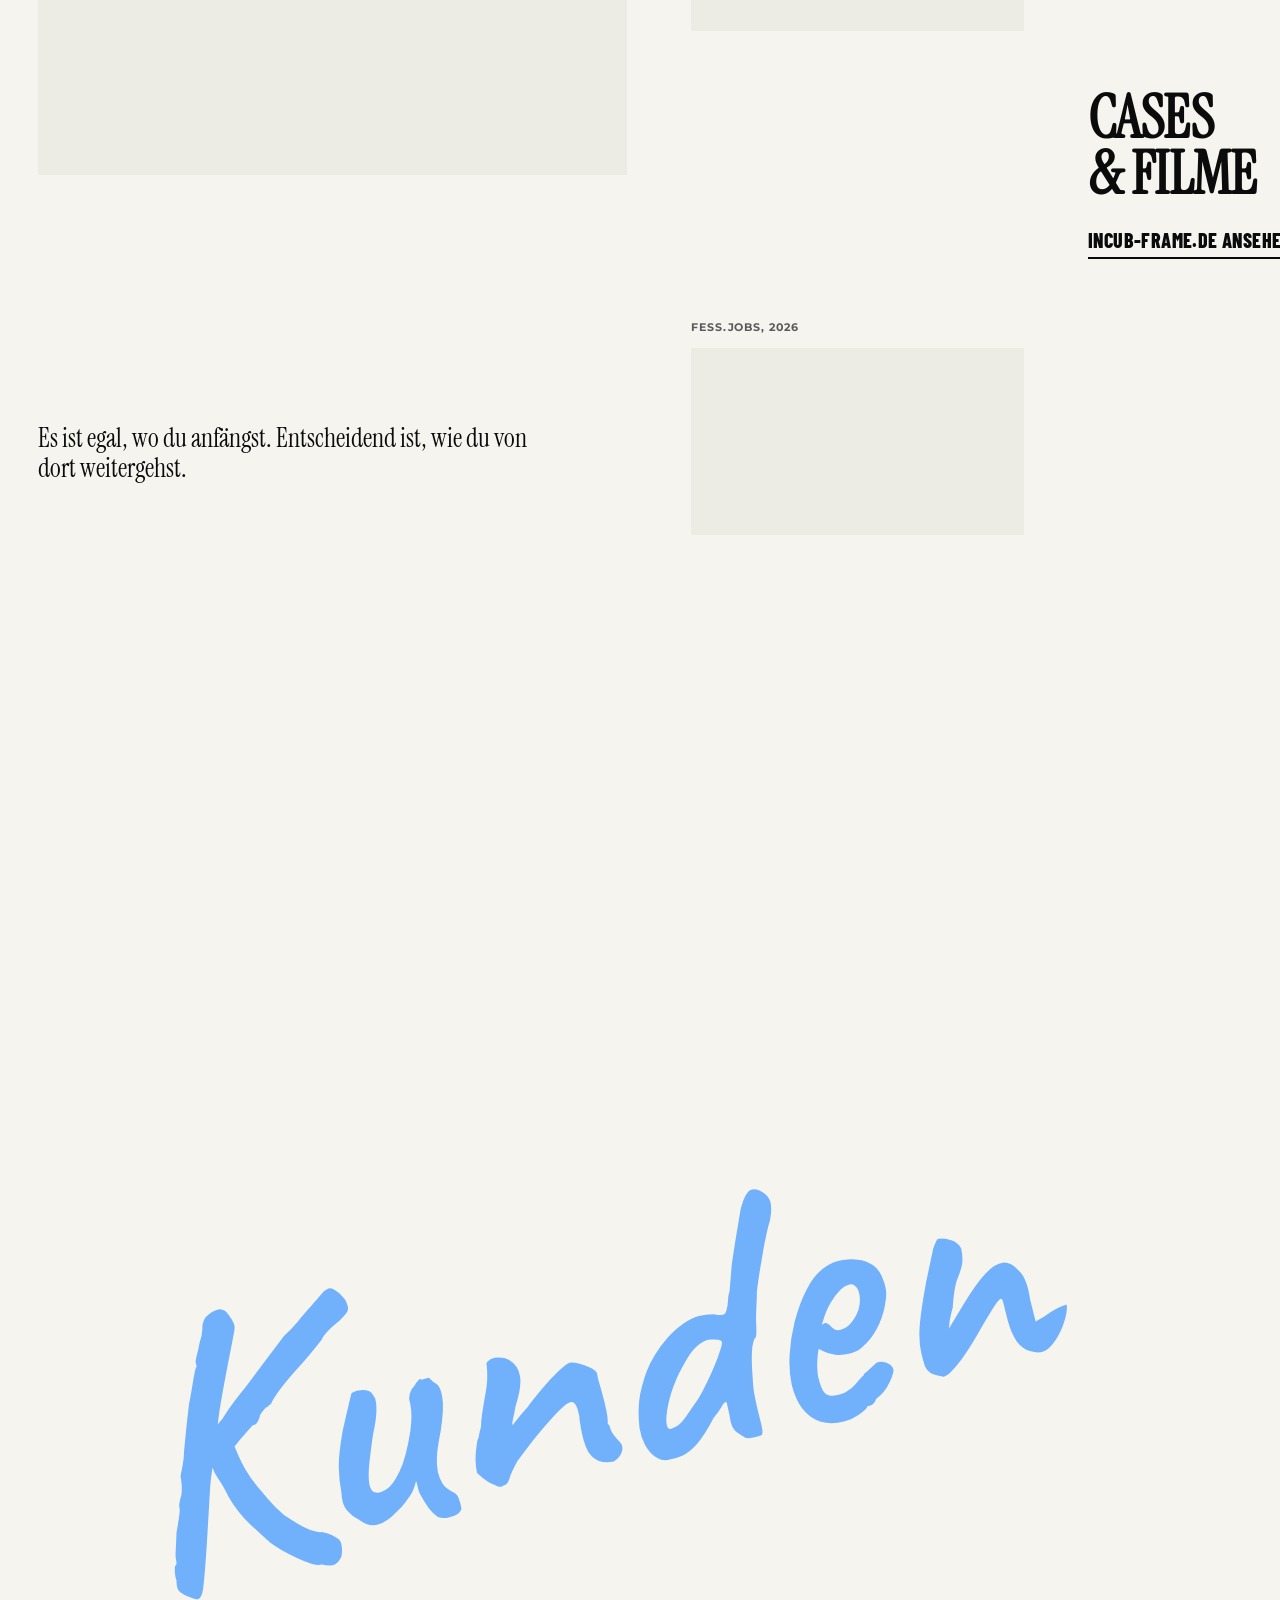
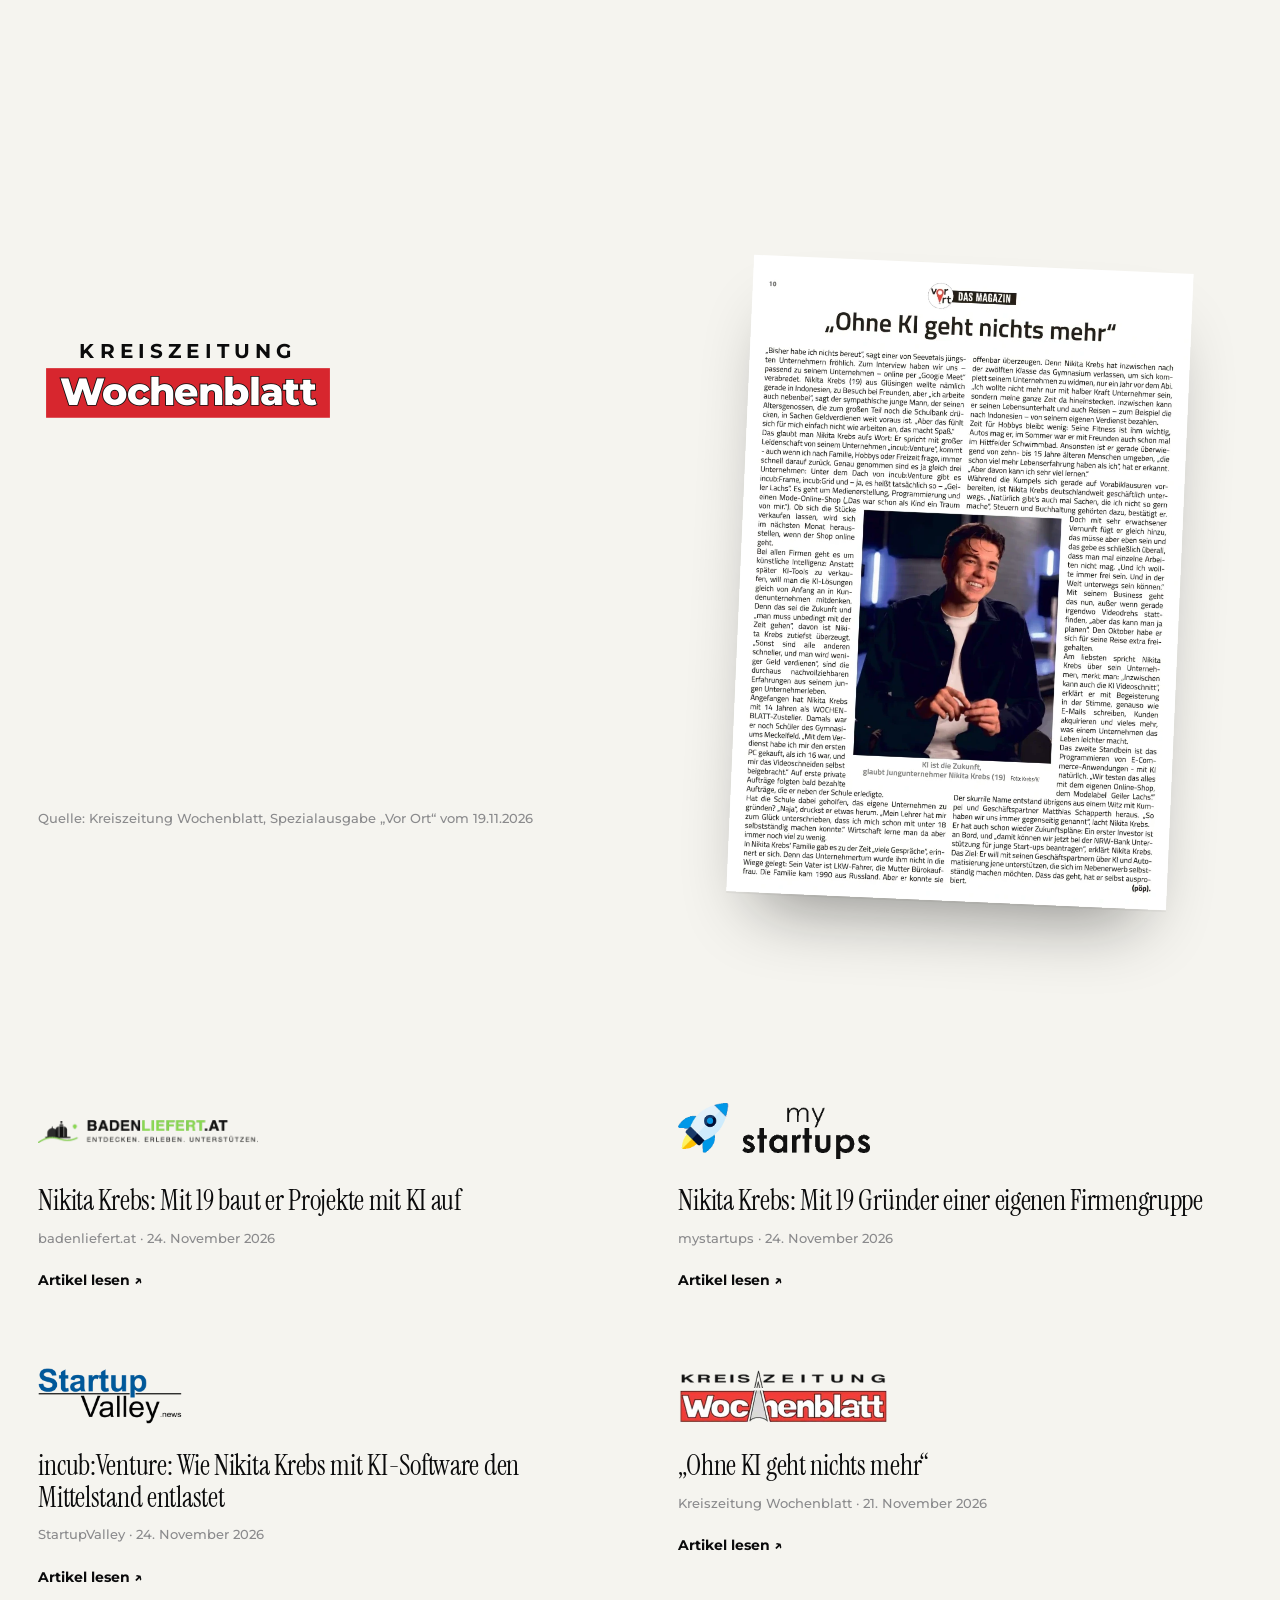
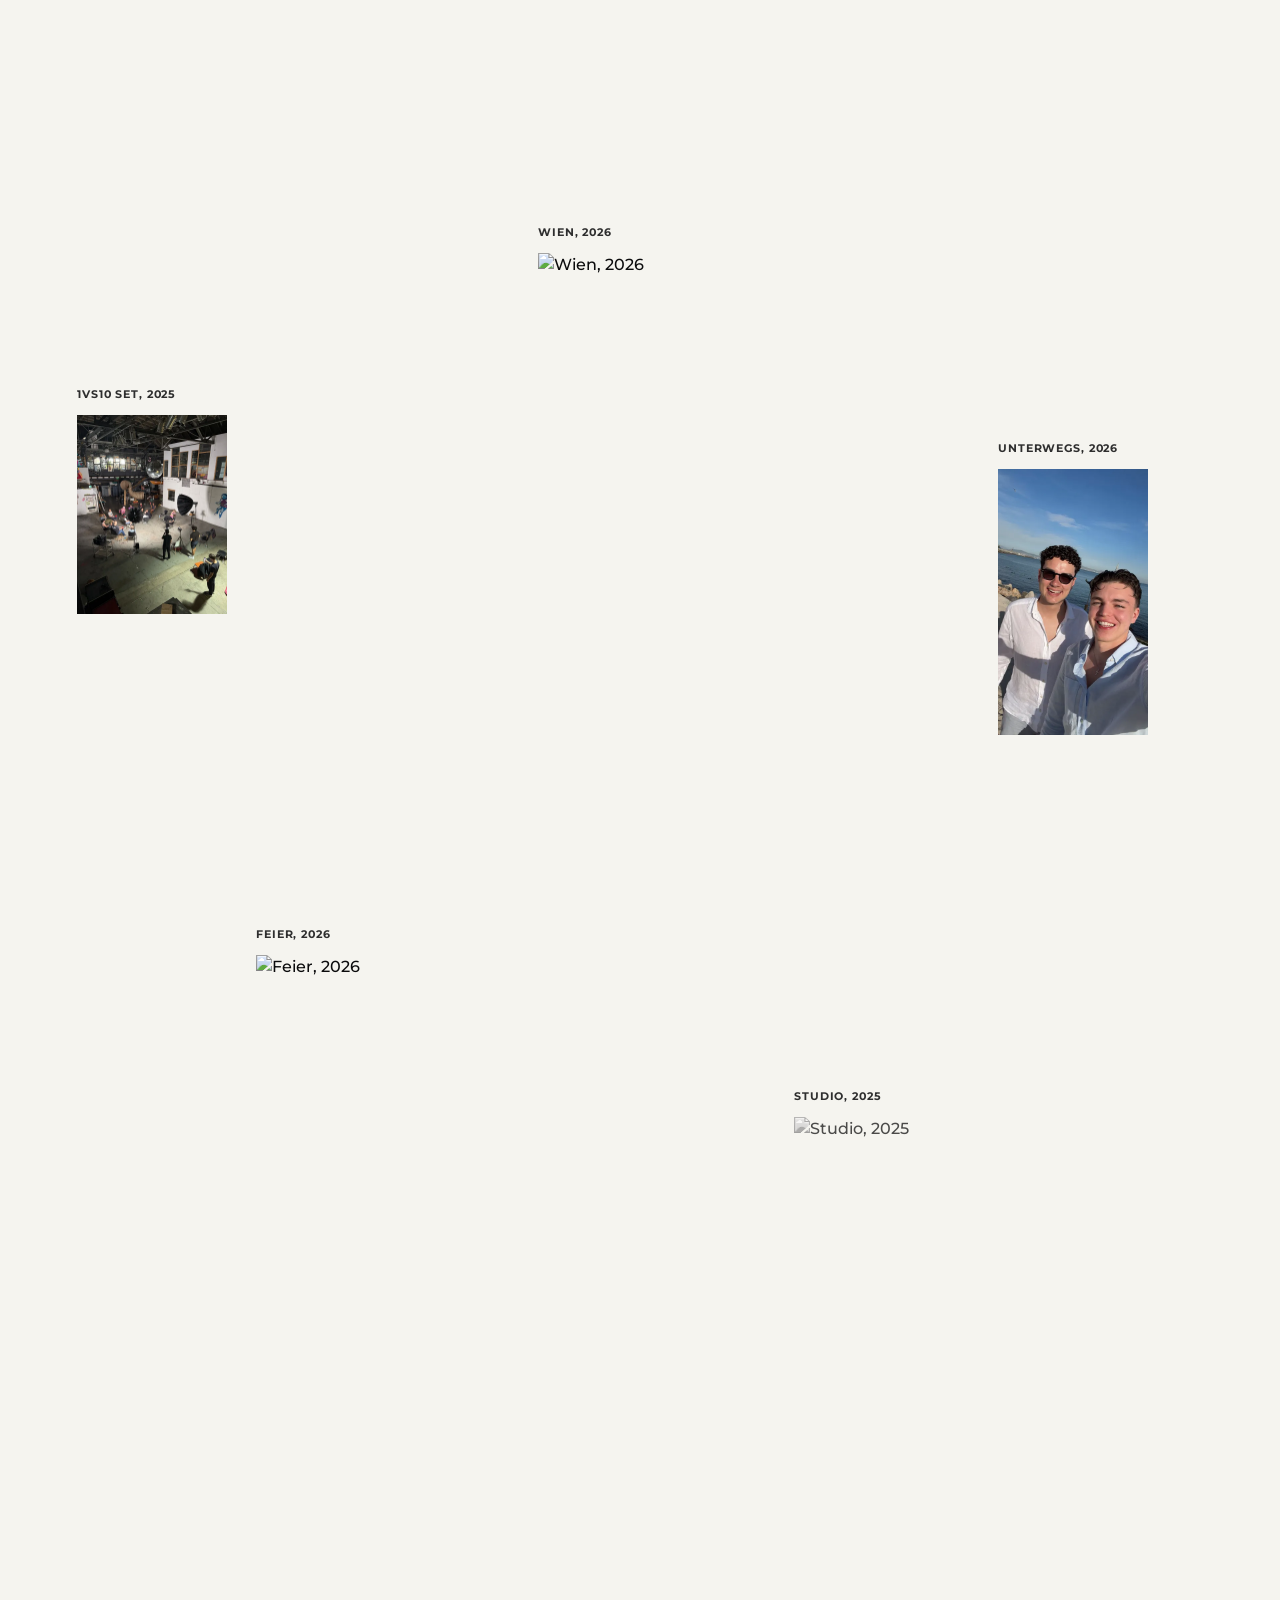
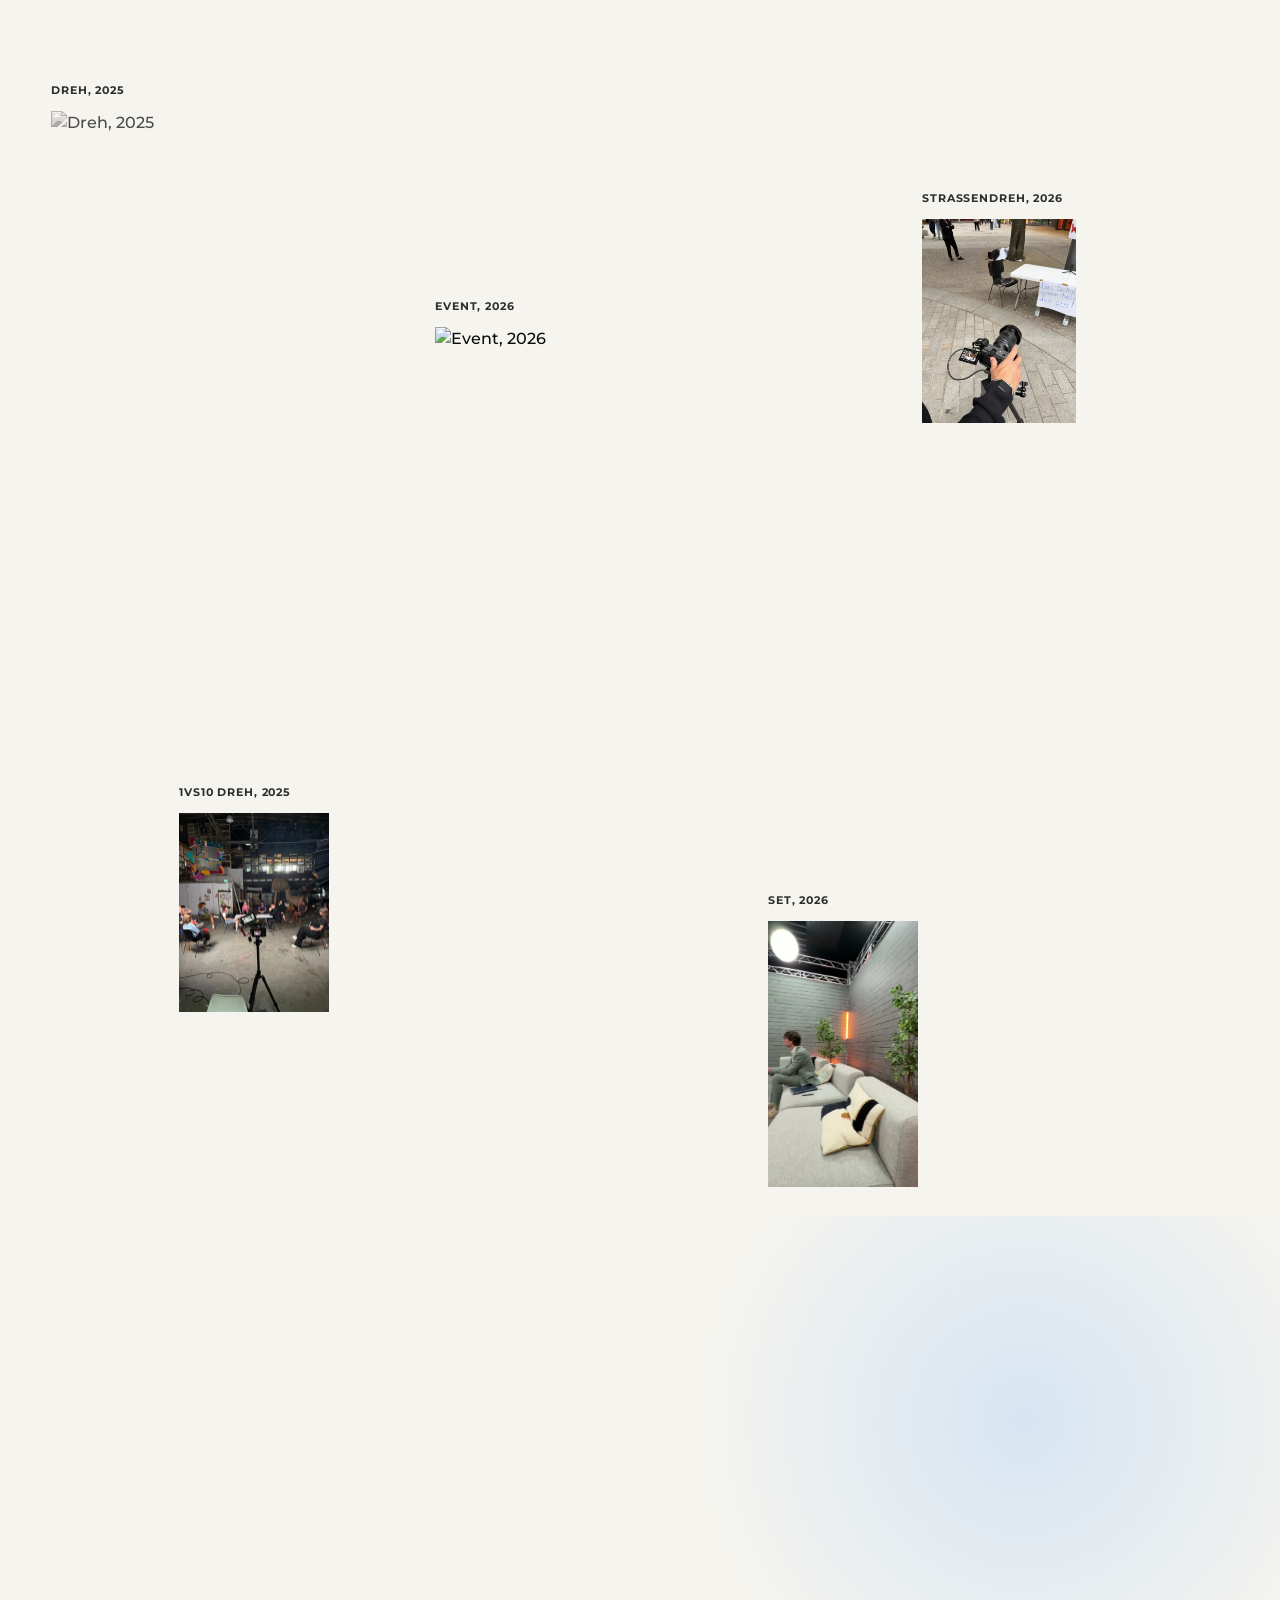
==== commit 4ef6c3ea: "Presse: badenliefert.at und mystartups ergänzt, Wochenblatt auf Online-Artikel verlinkt Co-Authored-" ====
--- a/index.html
+++ b/index.html
@@ -396,7 +396,7 @@
       <blockquote class="press__h" data-reveal>„Ohne KI geht nichts mehr“</blockquote>
       <p class="press__p" data-reveal>Porträt im Magazin „Vor Ort“ der Kreiszeitung Wochenblatt: vom Zeitungsboten mit 14 über den Abschied vom Gymnasium bis zu drei Firmen, die alle auf KI setzen.</p>
       <div class="press__actions" data-reveal>
-        <a data-umami-event="presse-epaper" class="btn btn--accent" href="https://epaper.kreiszeitung-wochenblatt.de/p/spezialausgaben/19-11-26/r/6/10-11/10424/2518196" target="_blank" rel="noopener">Im E-Paper lesen</a>
+        <a data-umami-event="presse-epaper" class="btn btn--accent" href="https://www.kreiszeitung-wochenblatt.de/seevetal/c-panorama/ohne-ki-geht-nichts-mehr_a425695" target="_blank" rel="noopener">Im E-Paper lesen</a>
         <button class="press__zoom" type="button" data-press-open data-umami-event="presse-ausschnitt">Ausschnitt vergrößern</button>
       </div>
       <p class="press__src">Quelle: Kreiszeitung Wochenblatt, Spezialausgabe „Vor Ort“ vom 19.11.2026</p>
@@ -408,16 +408,28 @@
   <div class="press__media">
     <h3 class="press__media-h" data-reveal>In den Medien</h3>
     <div class="press__media-grid">
+      <a class="press__item" href="https://www.badenliefert.at/magazin/nikita-krebs-ki-unternehmen/" target="_blank" rel="noopener" data-umami-event="presse-badenliefert">
+        <span class="press__item-logo"><img src="assets/presse/badenliefert-auf-hell.webp" alt="badenliefert.at" width="939" height="100" loading="lazy"></span>
+        <span class="press__item-t">Nikita Krebs: Mit 19 baut er Projekte mit KI auf</span>
+        <span class="press__item-m">badenliefert.at · 24. November 2026</span>
+        <span class="press__item-l">Artikel lesen ↗</span>
+      </a>
+      <a class="press__item" href="https://www.mystartups.de/nikita-krebs/" target="_blank" rel="noopener" data-umami-event="presse-mystartups">
+        <span class="press__item-logo"><img src="assets/presse/mystartups-auf-hell.webp" alt="mystartups" width="579" height="169" loading="lazy"></span>
+        <span class="press__item-t">Nikita Krebs: Mit 19 Gründer einer eigenen Firmengruppe</span>
+        <span class="press__item-m">mystartups · 24. November 2026</span>
+        <span class="press__item-l">Artikel lesen ↗</span>
+      </a>
       <a class="press__item" href="https://startupvalley.news/de/incub-venture-unternehmen-software-ki/" target="_blank" rel="noopener" data-umami-event="presse-startupvalley">
         <span class="press__item-logo"><img src="assets/presse/startupvalley-auf-hell.webp" alt="StartupValley" width="460" height="180" loading="lazy"></span>
         <span class="press__item-t">incub:Venture: Wie Nikita Krebs mit KI-Software den Mittelstand entlastet</span>
         <span class="press__item-m">StartupValley · 24. November 2026</span>
         <span class="press__item-l">Artikel lesen ↗</span>
       </a>
-      <a class="press__item" href="https://epaper.kreiszeitung-wochenblatt.de/p/spezialausgaben/19-11-26/r/6/10-11/10424/2518196" target="_blank" rel="noopener" data-umami-event="presse-epaper">
+      <a class="press__item" href="https://www.kreiszeitung-wochenblatt.de/seevetal/c-panorama/ohne-ki-geht-nichts-mehr_a425695" target="_blank" rel="noopener" data-umami-event="presse-epaper">
         <span class="press__item-logo"><img src="assets/presse/wochenblatt-auf-hell.webp" alt="Kreiszeitung Wochenblatt" width="421" height="112" loading="lazy"></span>
         <span class="press__item-t">„Ohne KI geht nichts mehr“</span>
-        <span class="press__item-m">Kreiszeitung Wochenblatt · 19. November 2026</span>
+        <span class="press__item-m">Kreiszeitung Wochenblatt · 21. November 2026</span>
         <span class="press__item-l">Artikel lesen ↗</span>
       </a>
     </div>
@@ -425,7 +437,7 @@
   <dialog class="press__dialog" data-press-dialog data-lenis-prevent>
     <button class="press__close" type="button" data-press-close aria-label="Schließen">×</button>
     <img src="assets/img/press-wochenblatt.webp" alt="Zeitungsartikel in voller Größe" width="812" height="1176">
-    <a data-umami-event="presse-epaper" class="press__dlg-link" href="https://epaper.kreiszeitung-wochenblatt.de/p/spezialausgaben/19-11-26/r/6/10-11/10424/2518196" target="_blank" rel="noopener">Originalartikel im E-Paper öffnen ↗</a>
+    <a data-umami-event="presse-epaper" class="press__dlg-link" href="https://www.kreiszeitung-wochenblatt.de/seevetal/c-panorama/ohne-ki-geht-nichts-mehr_a425695" target="_blank" rel="noopener">Originalartikel im E-Paper öffnen ↗</a>
   </dialog>
 </section>
 
--- a/style.css
+++ b/style.css
@@ -645,3 +645,8 @@
   .press__media-grid{grid-template-columns:1fr}
   .press__item,.press__item + .press__item{padding-left:0;padding-right:0;border-left:0}
 }
+
+/* 24.11.: In den Medien ohne Linien; Zeitungsausschnitt nur ab Laptop */
+.press__media-grid{border-top:0;gap:clamp(48px,6vw,90px)}
+.press__item,.press__item + .press__item{border:0;padding:0}
+@media (max-width:1024px){.press__clip{display:none}}
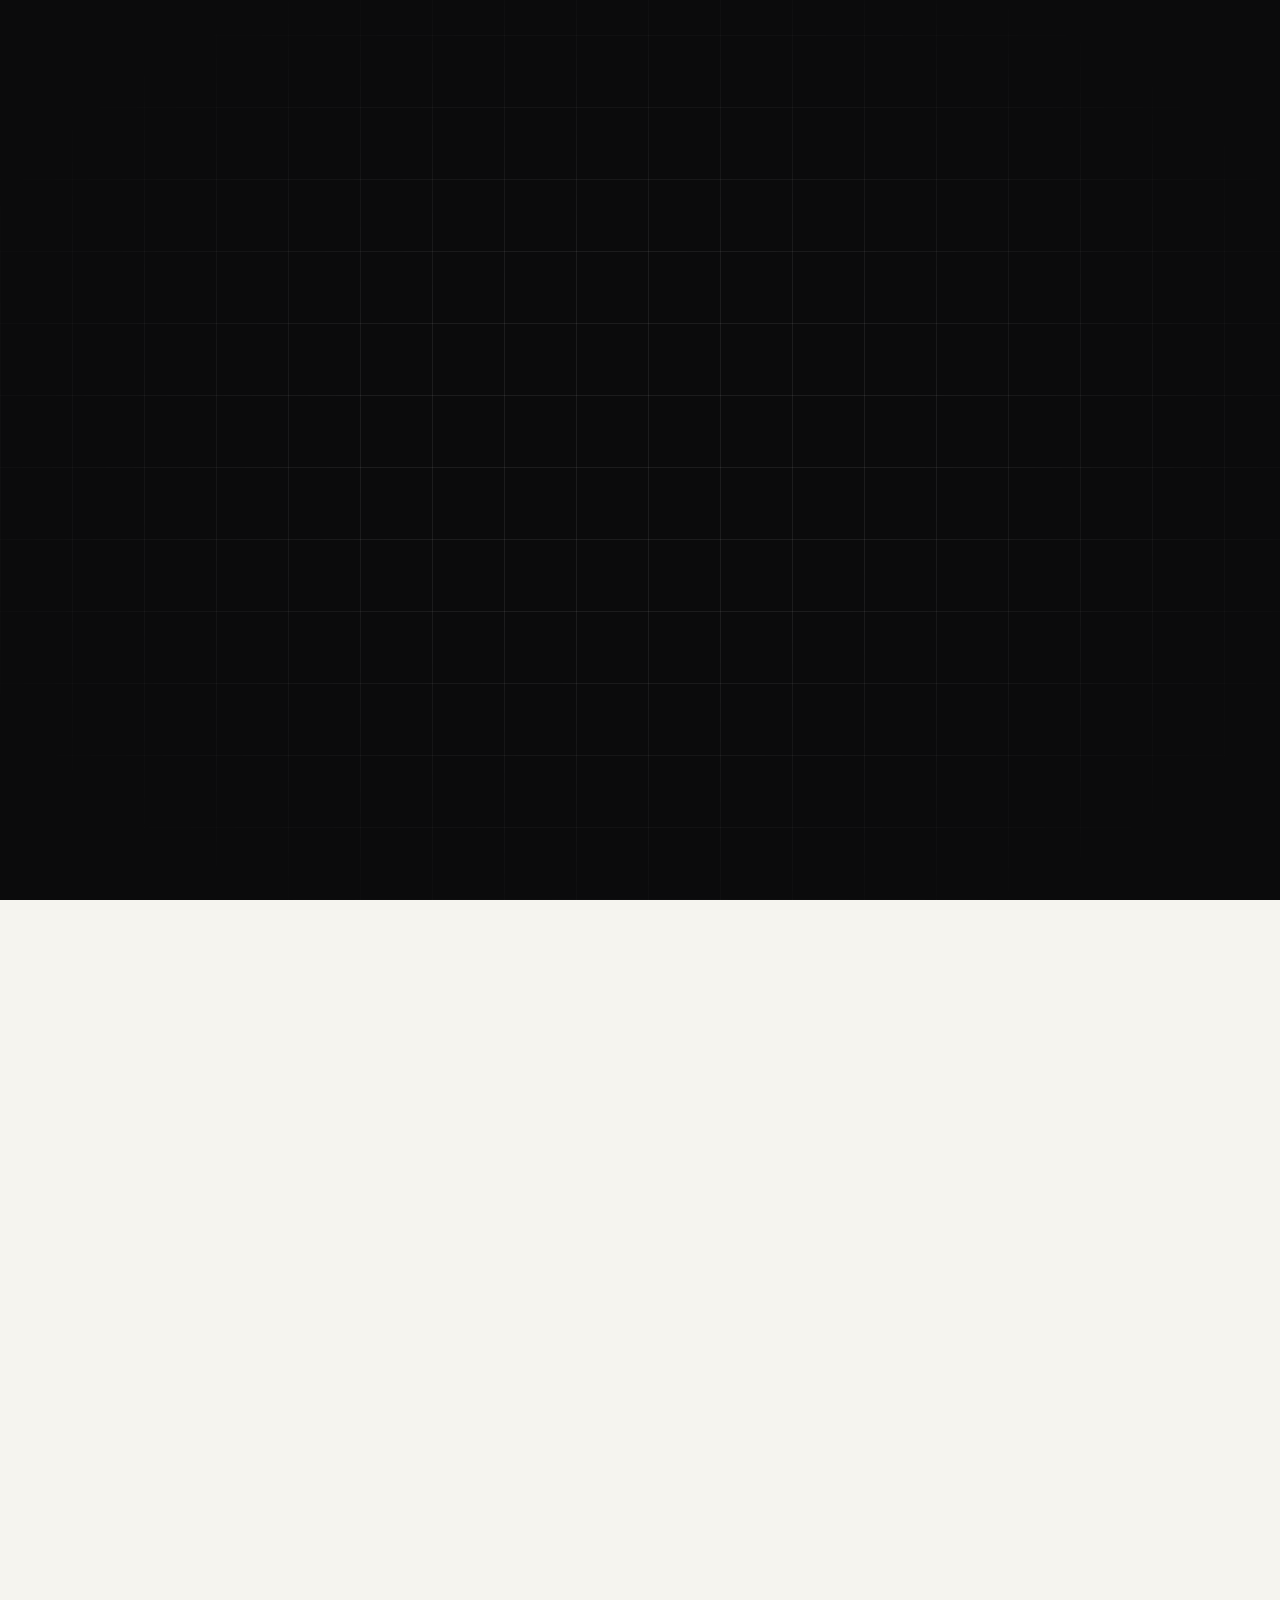
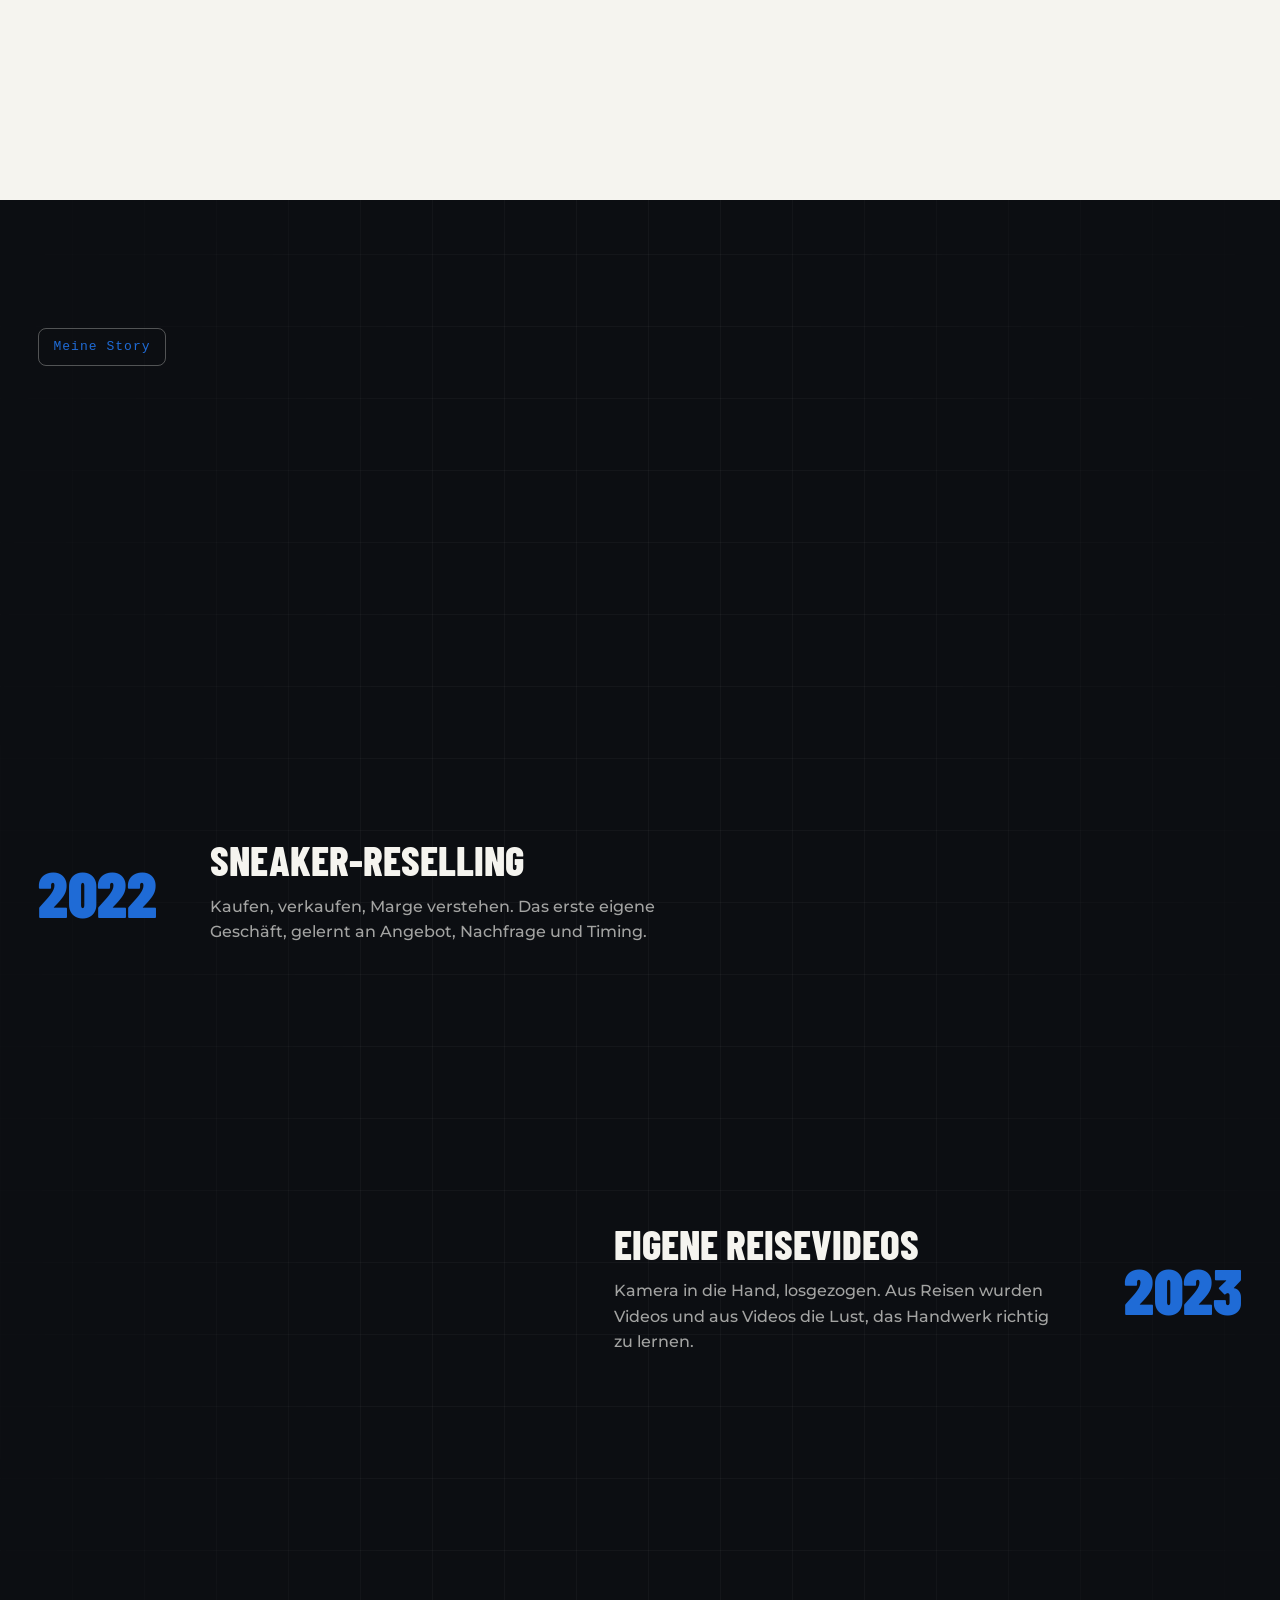
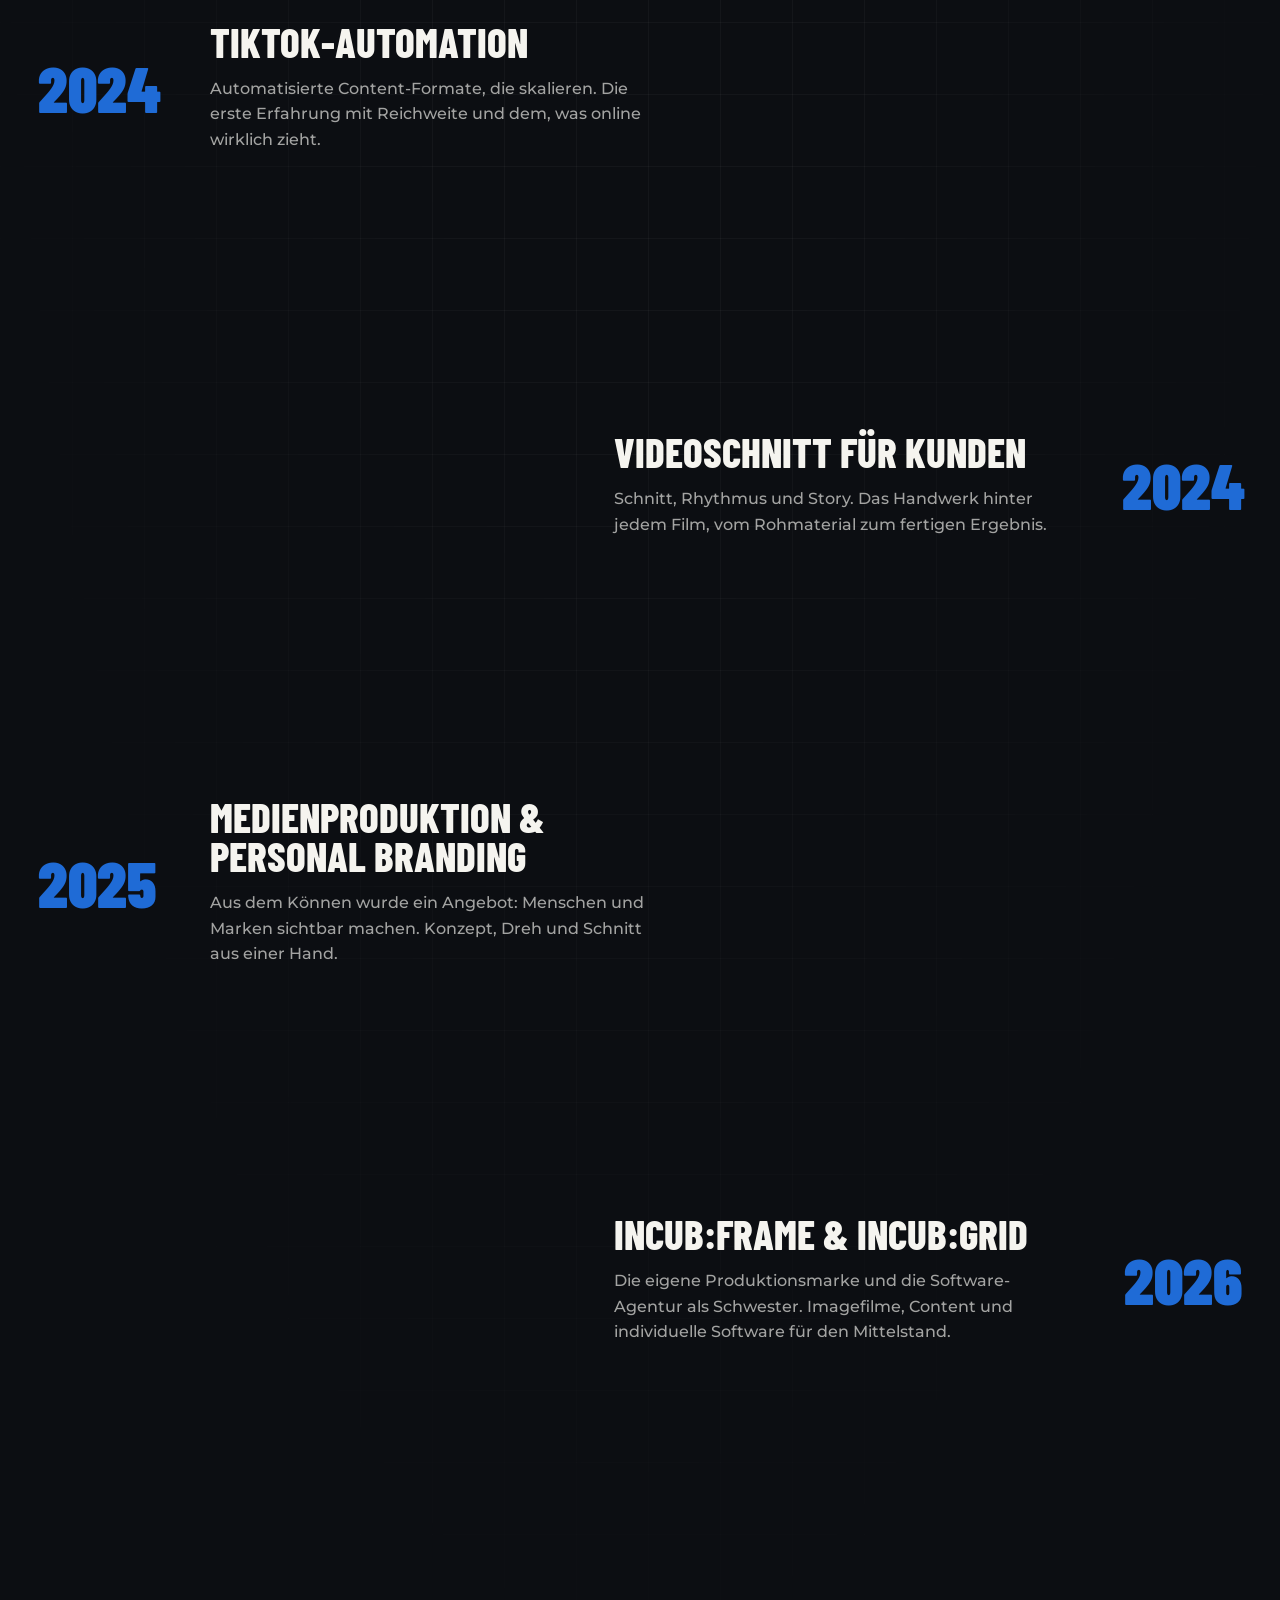
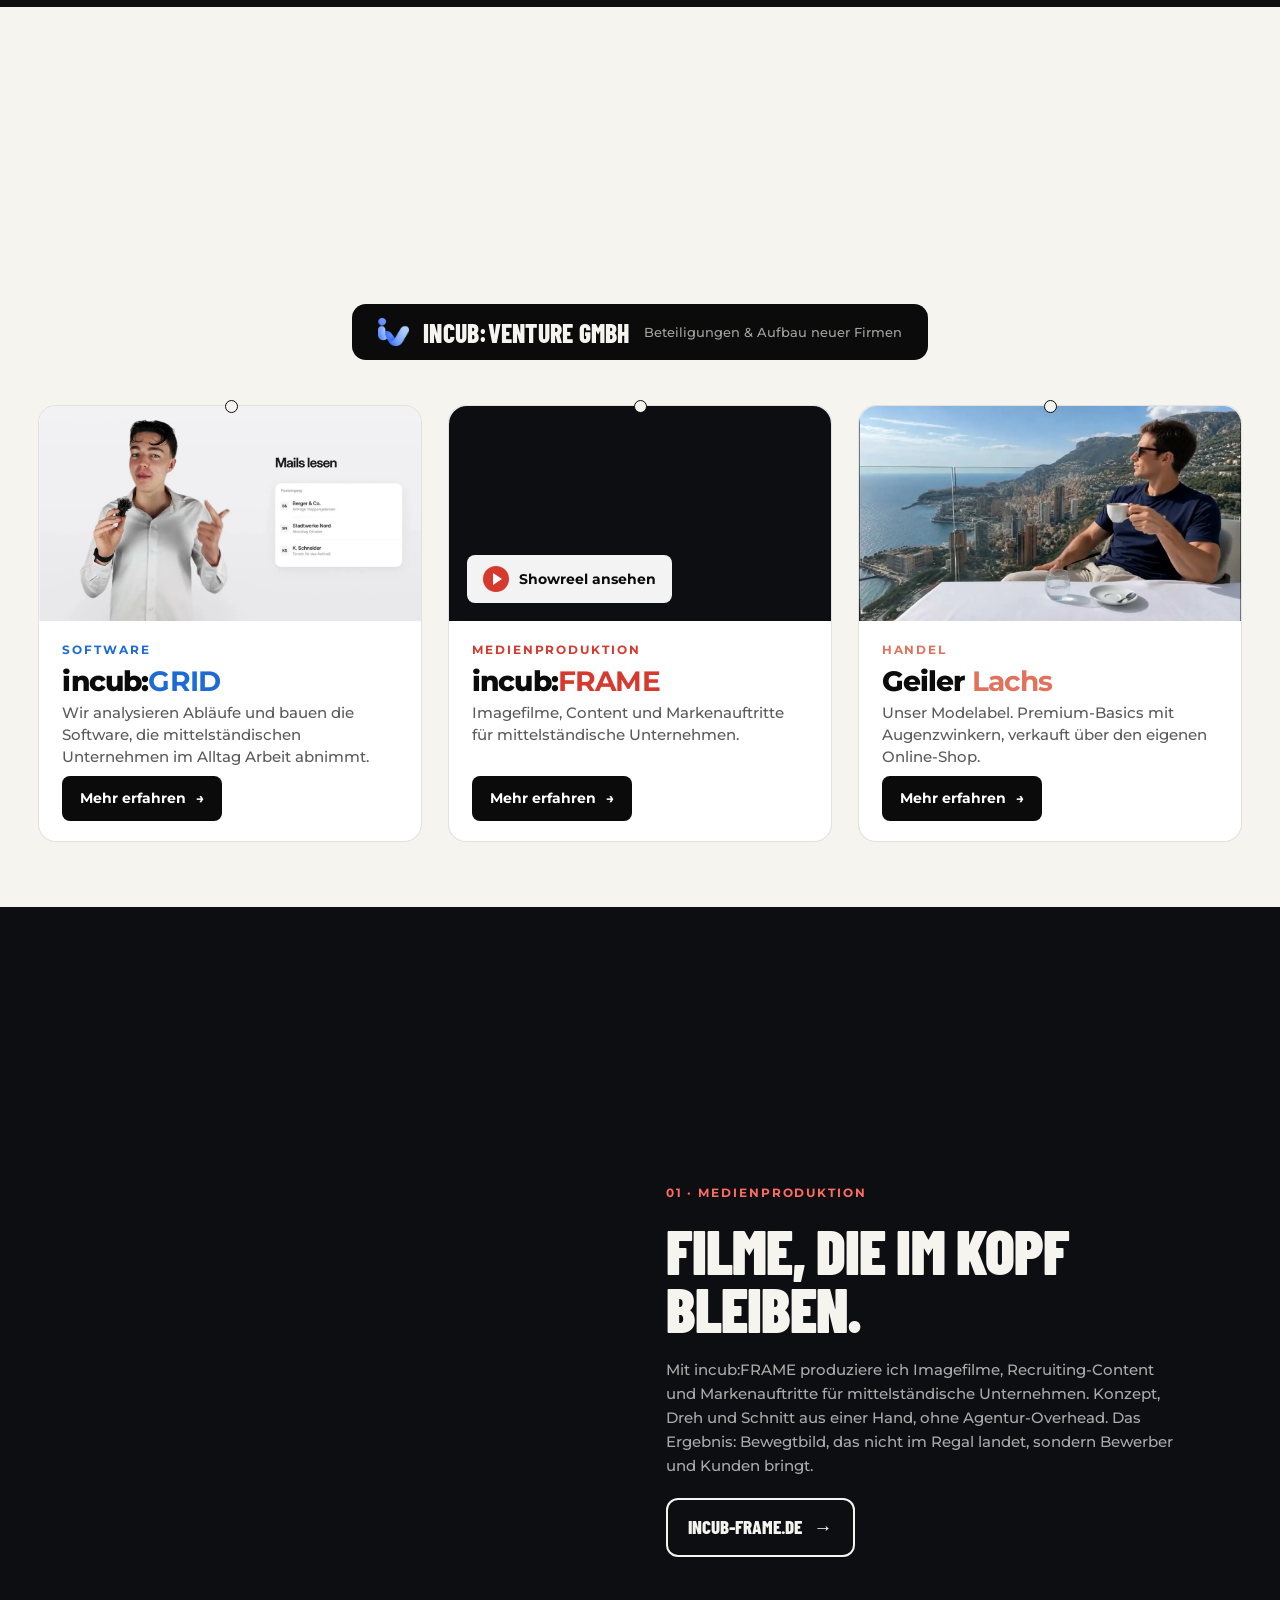
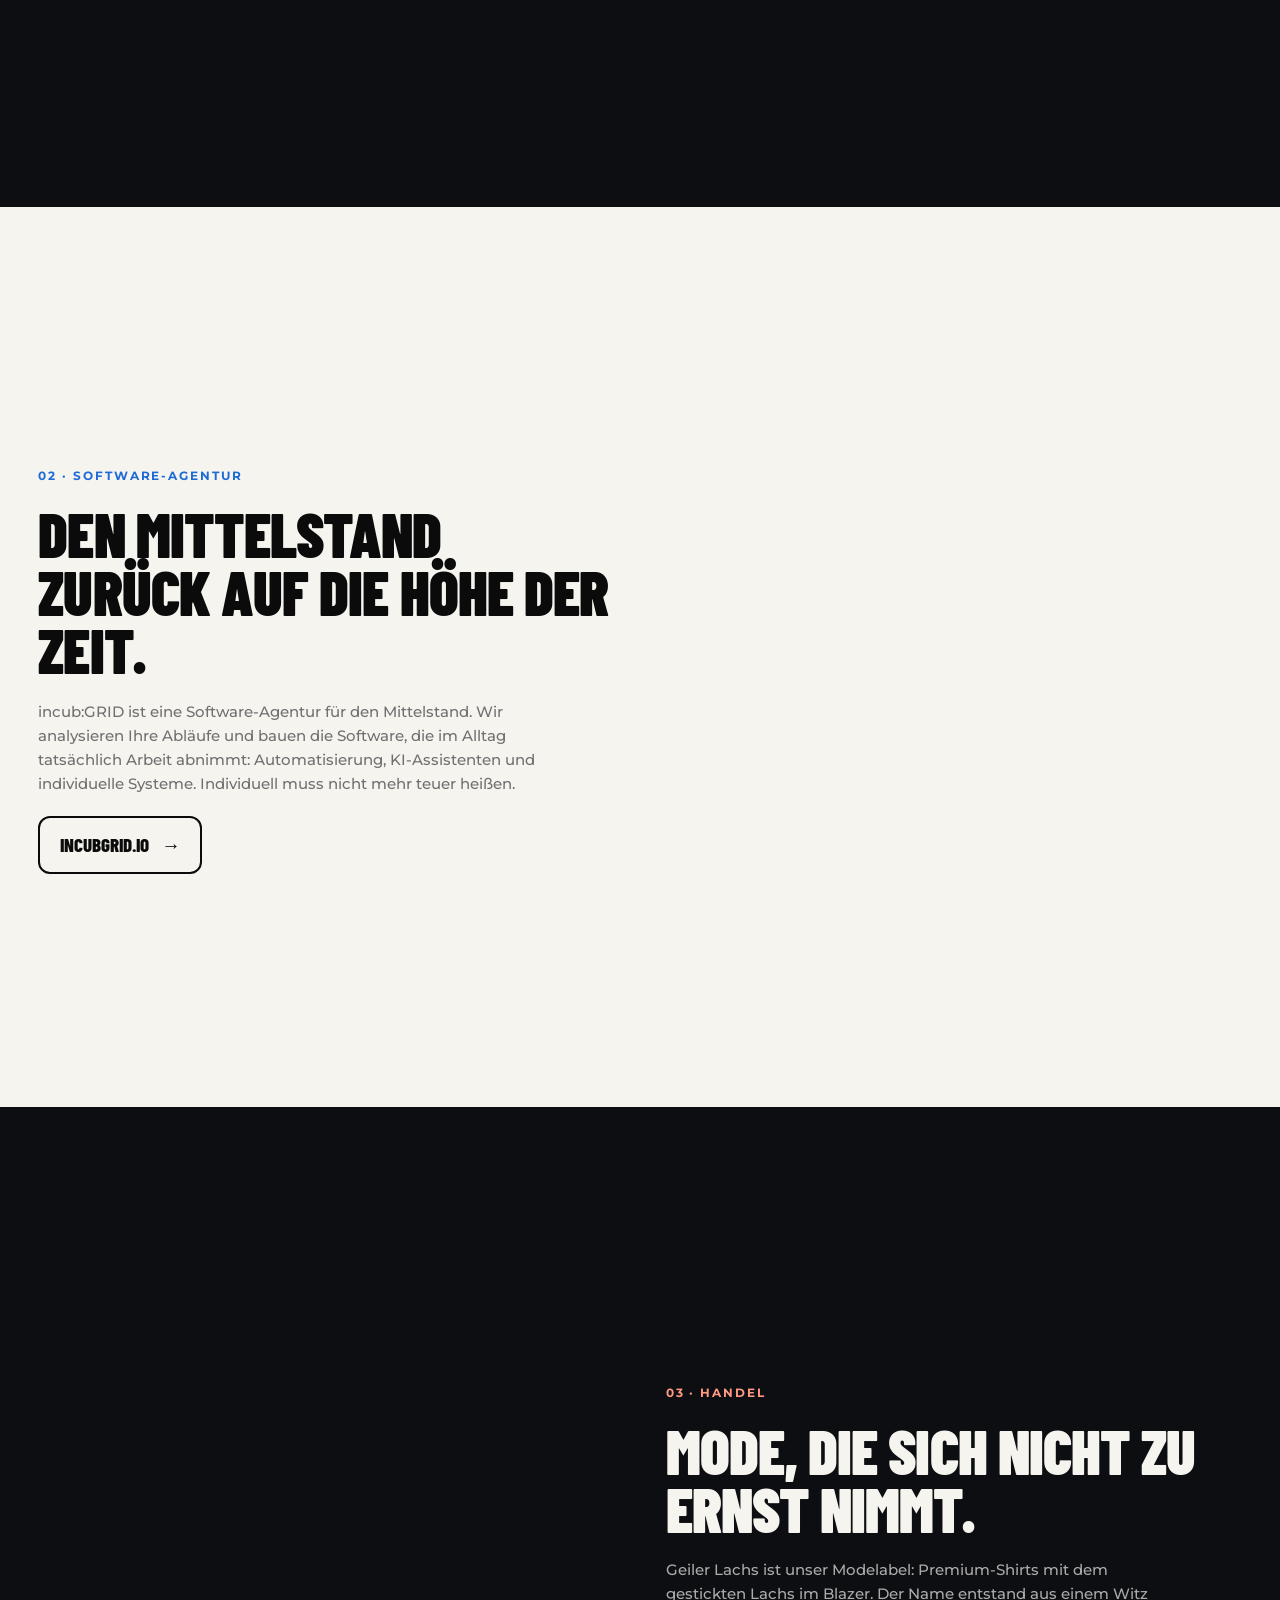
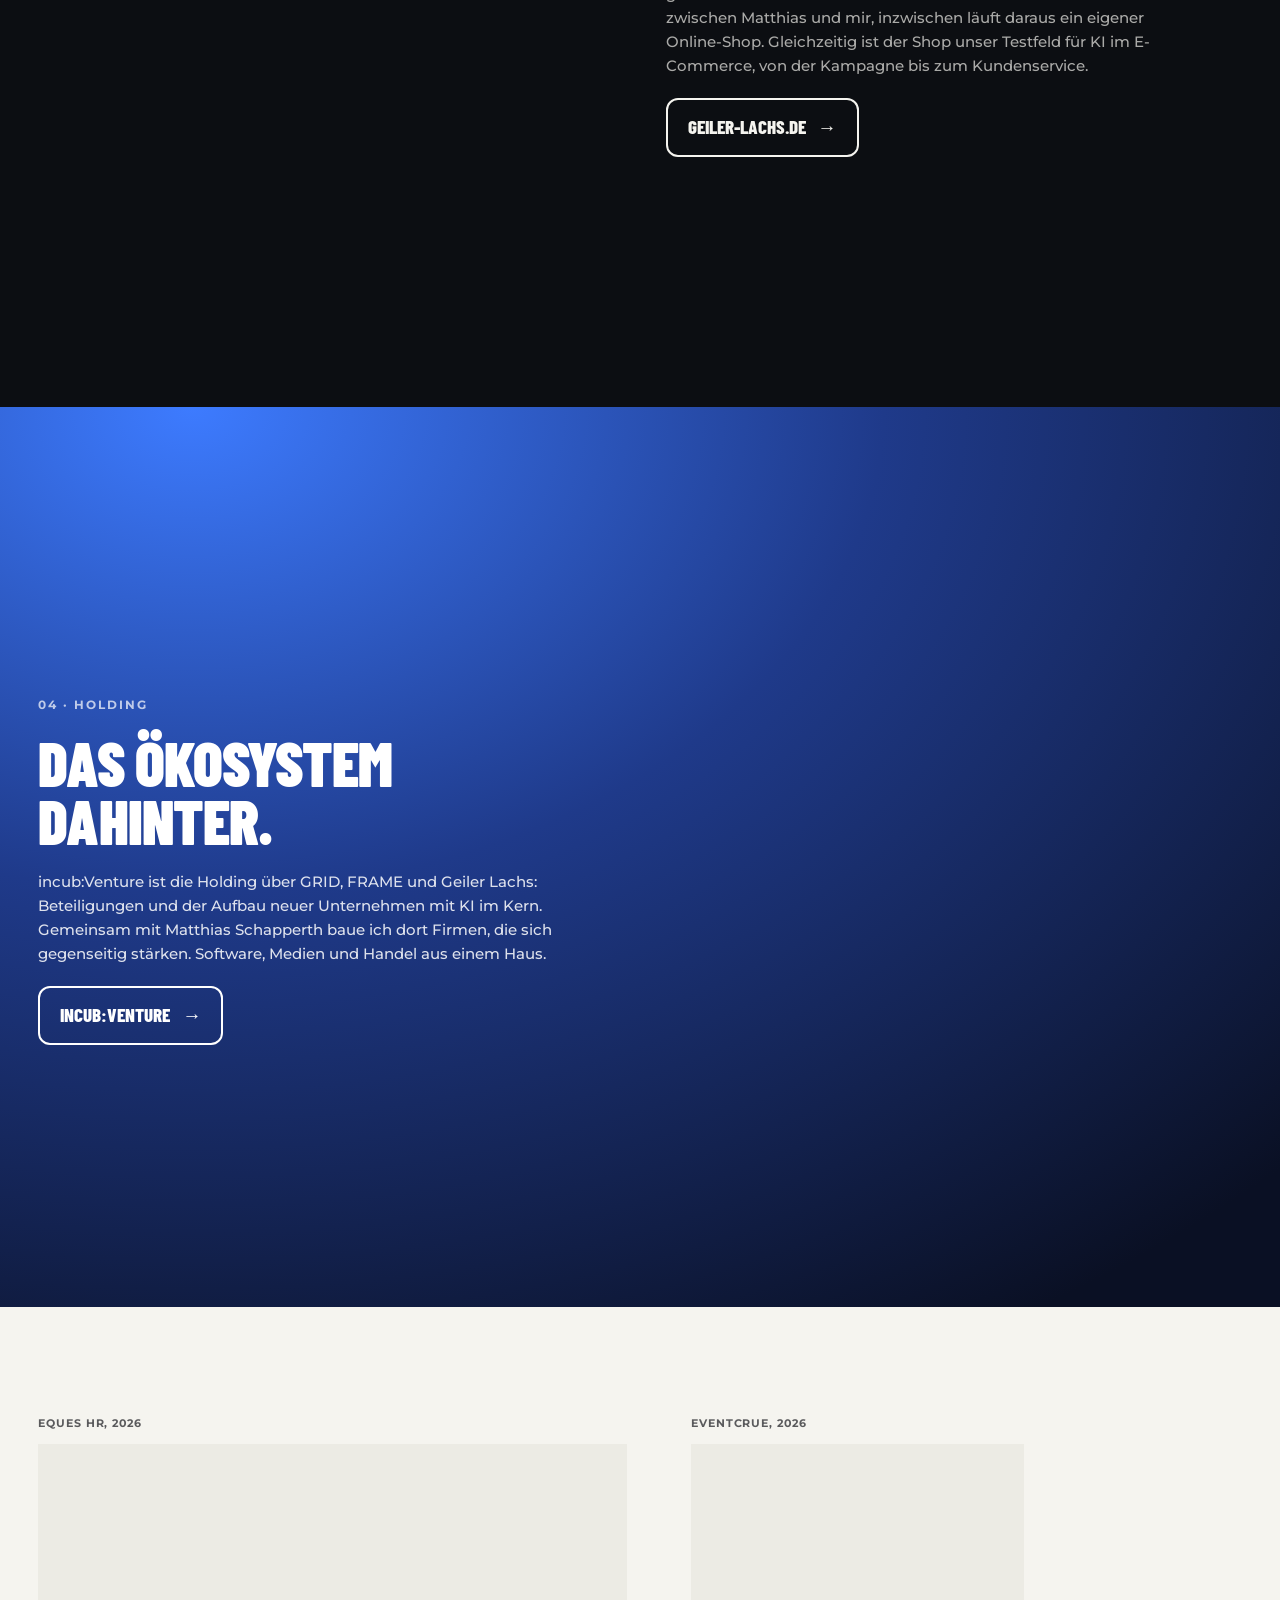
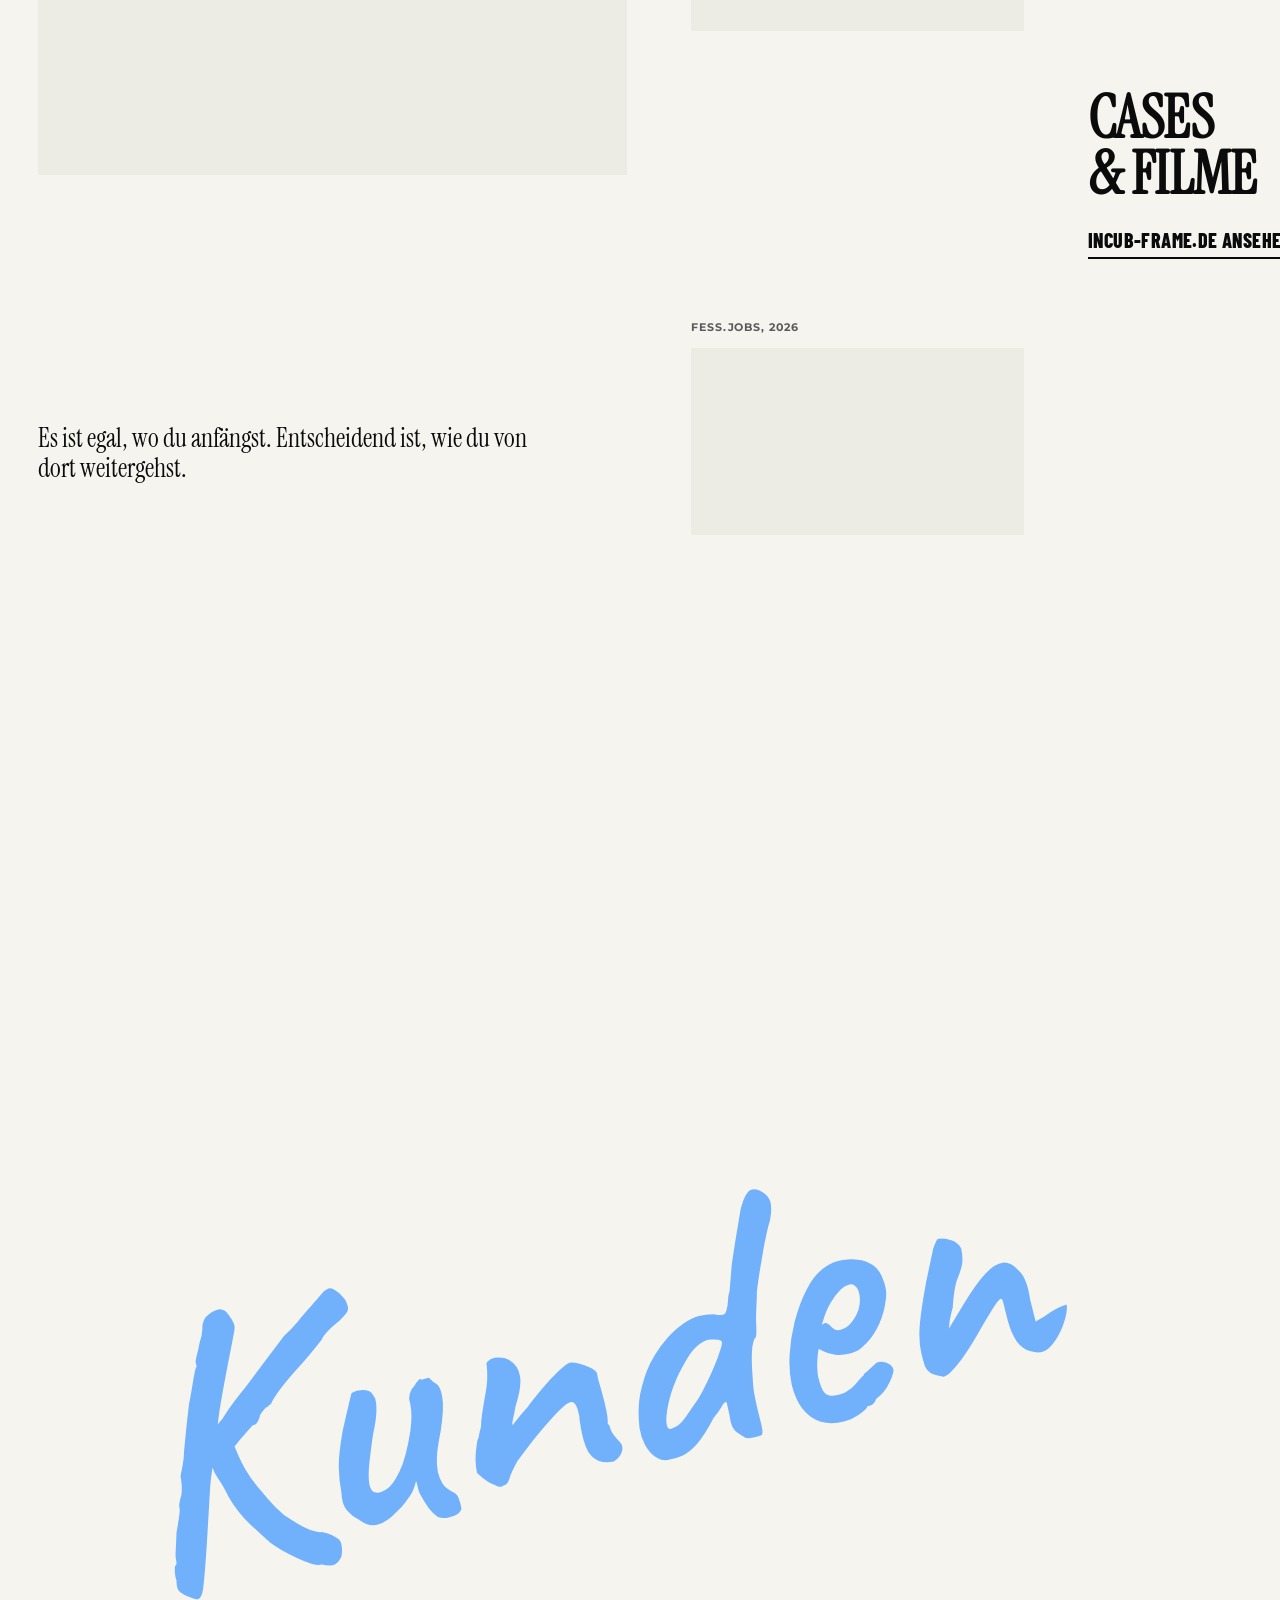
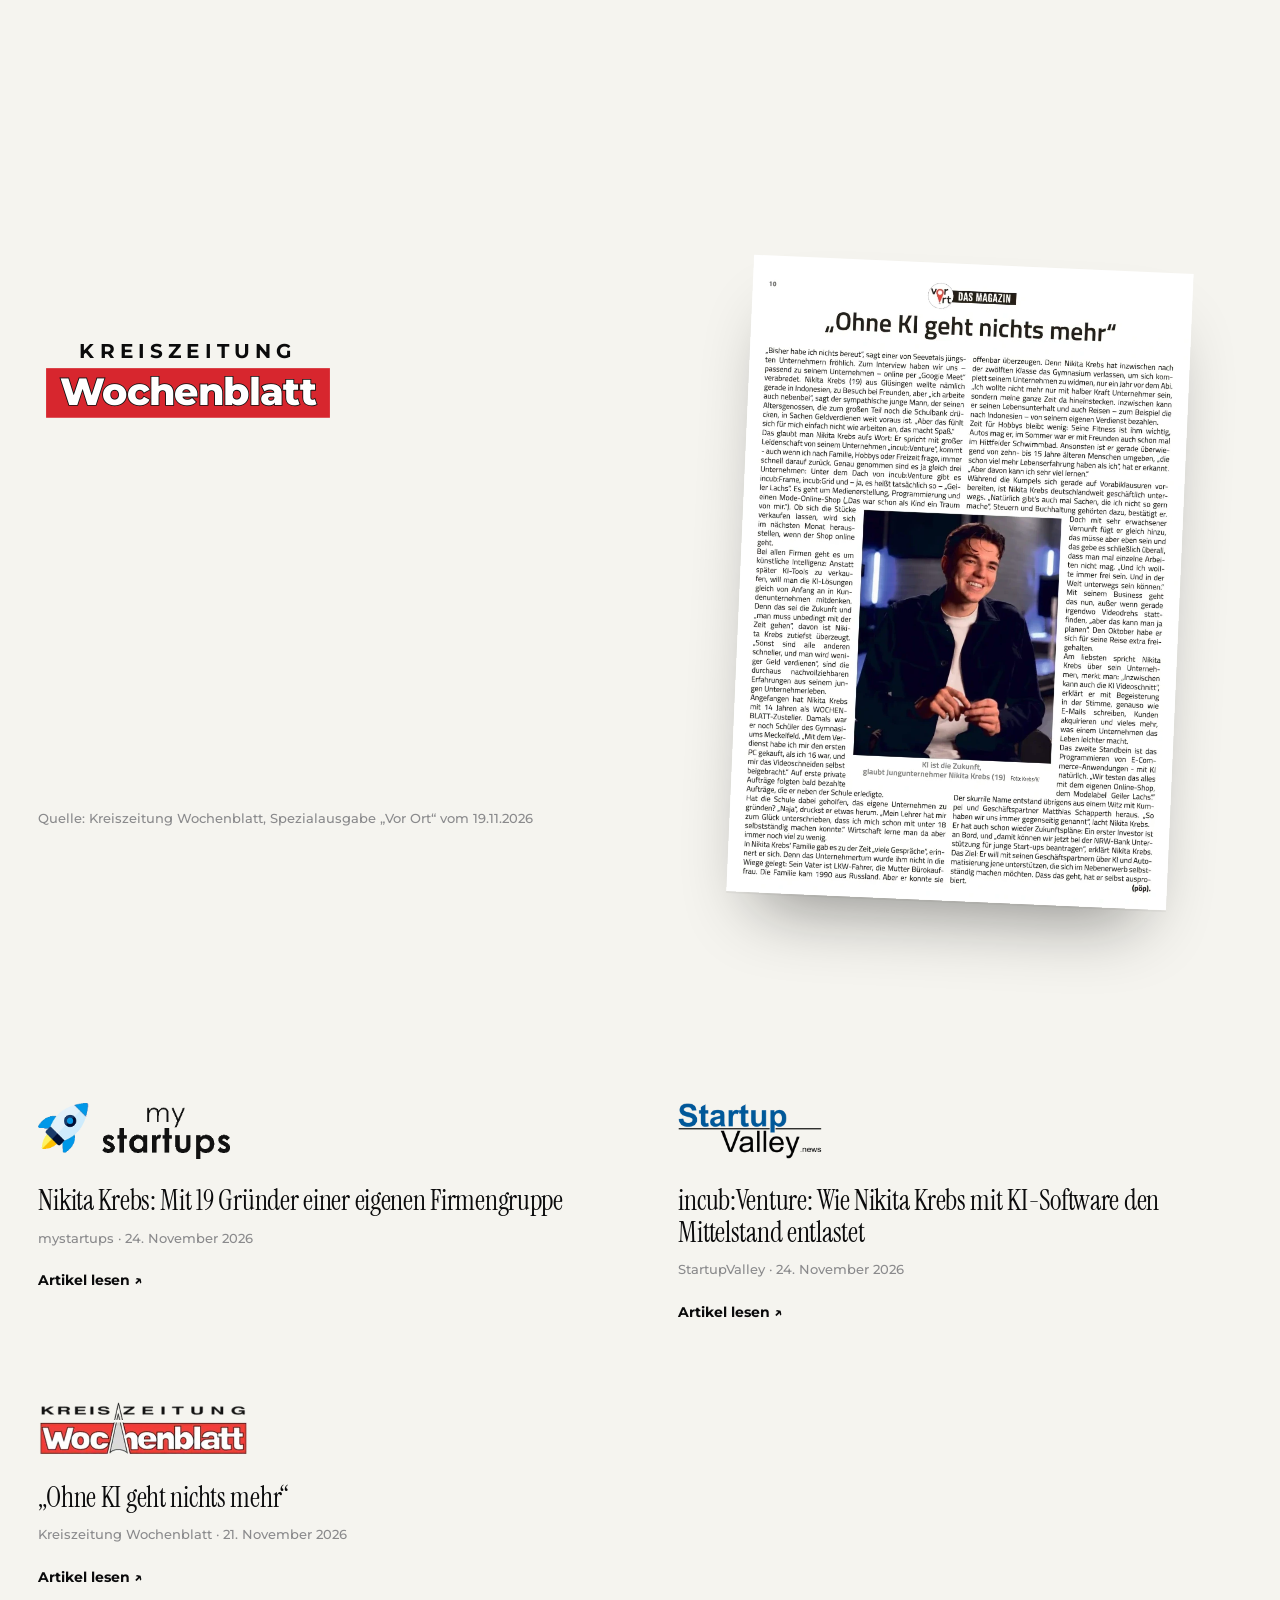
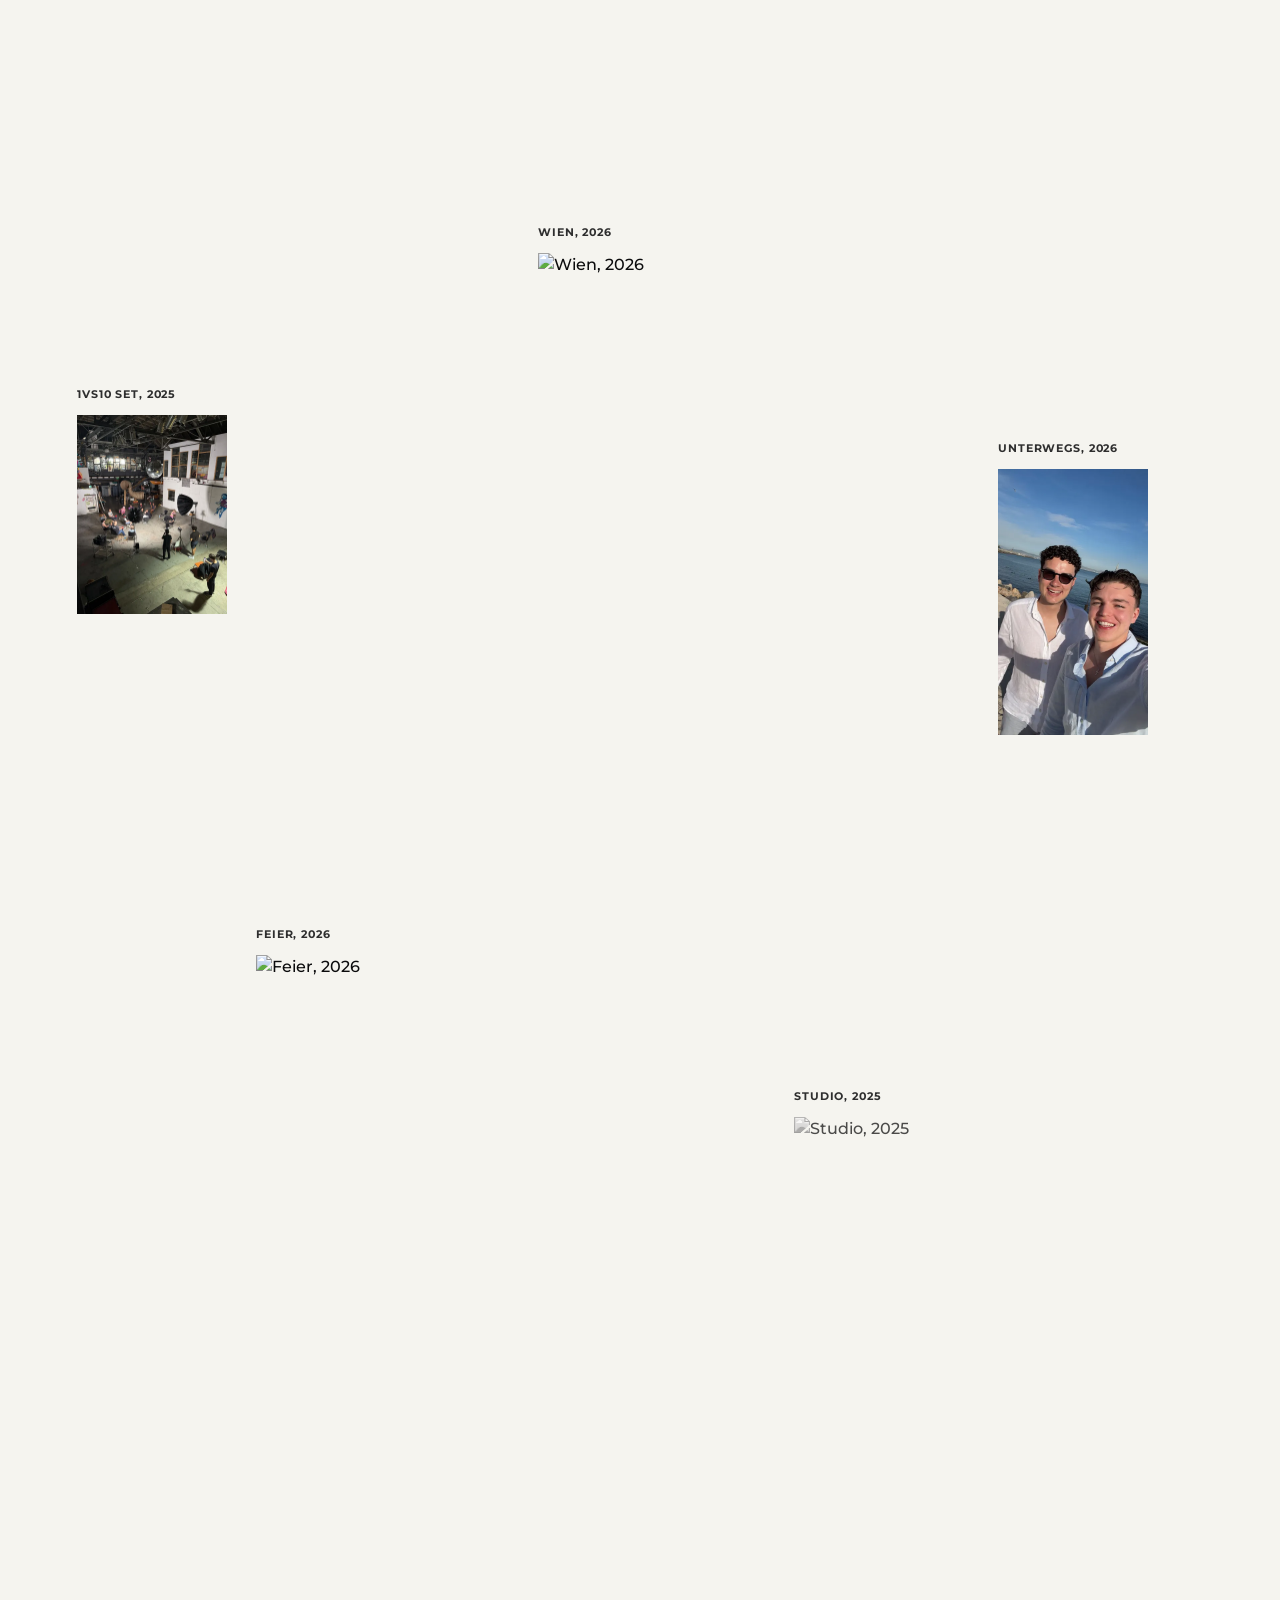
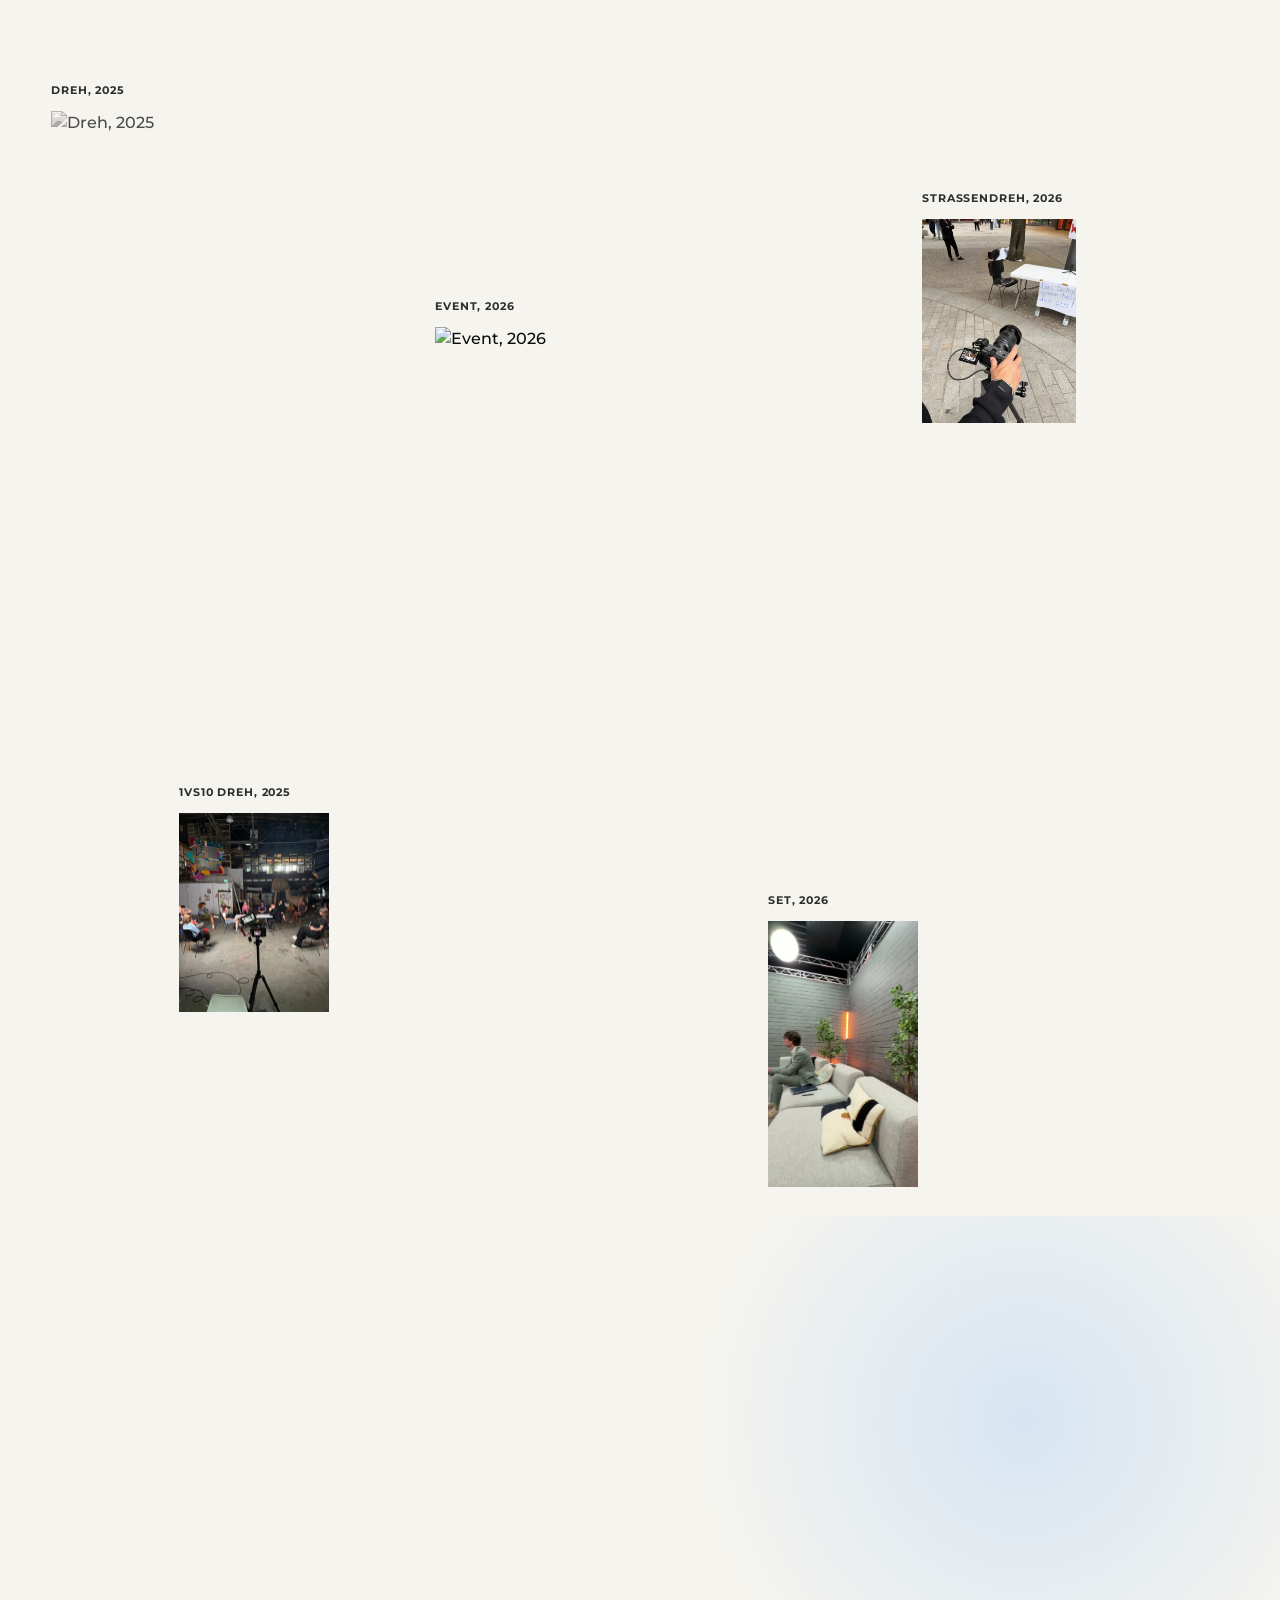
==== commit 7d10d6a3: "Presse: badenliefert.at entfernt Co-Authored-By: Claude Opus 5.5 <noreply@anthropic.com>" ====
--- a/index.html
+++ b/index.html
@@ -408,12 +408,6 @@
   <div class="press__media">
     <h3 class="press__media-h" data-reveal>In den Medien</h3>
     <div class="press__media-grid">
-      <a class="press__item" href="https://www.badenliefert.at/magazin/nikita-krebs-ki-unternehmen/" target="_blank" rel="noopener" data-umami-event="presse-badenliefert">
-        <span class="press__item-logo"><img src="assets/presse/badenliefert-auf-hell.webp" alt="badenliefert.at" width="939" height="100" loading="lazy"></span>
-        <span class="press__item-t">Nikita Krebs: Mit 19 baut er Projekte mit KI auf</span>
-        <span class="press__item-m">badenliefert.at · 24. November 2026</span>
-        <span class="press__item-l">Artikel lesen ↗</span>
-      </a>
       <a class="press__item" href="https://www.mystartups.de/nikita-krebs/" target="_blank" rel="noopener" data-umami-event="presse-mystartups">
         <span class="press__item-logo"><img src="assets/presse/mystartups-auf-hell.webp" alt="mystartups" width="579" height="169" loading="lazy"></span>
         <span class="press__item-t">Nikita Krebs: Mit 19 Gründer einer eigenen Firmengruppe</span>
